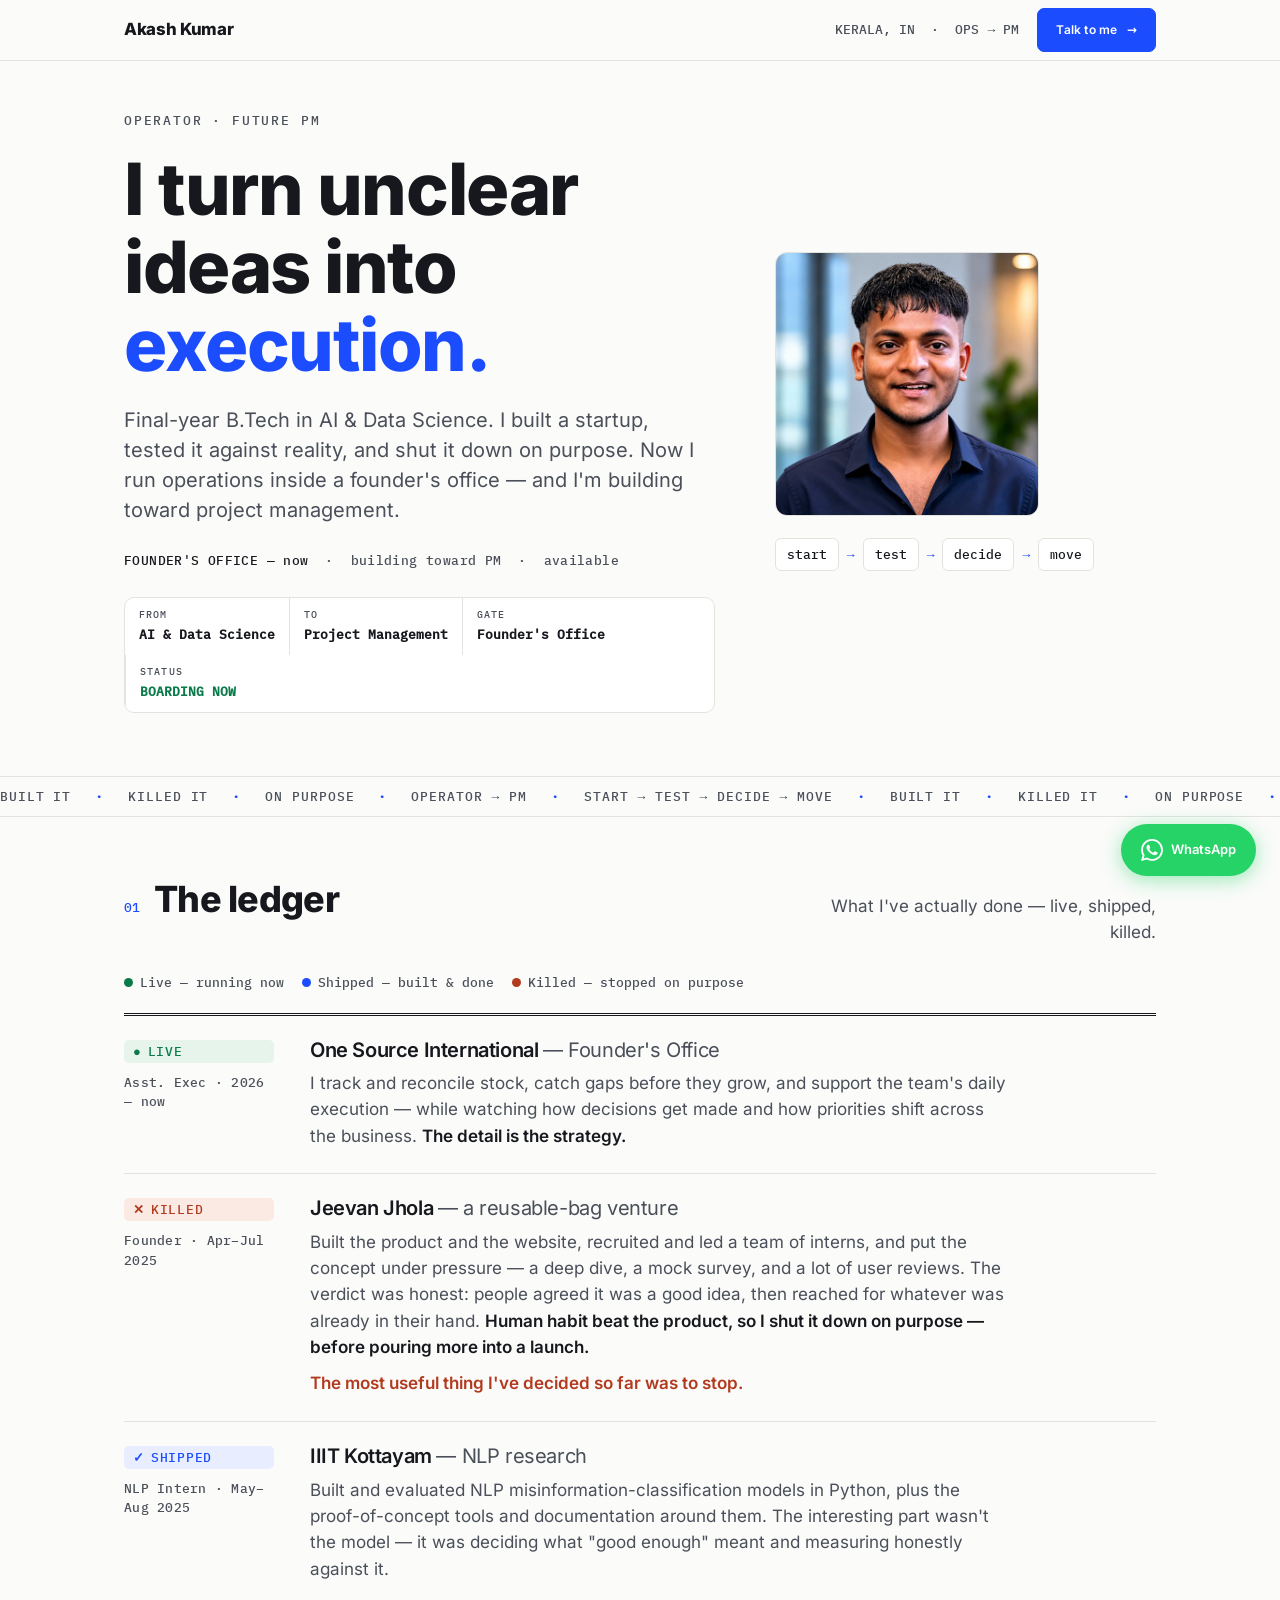
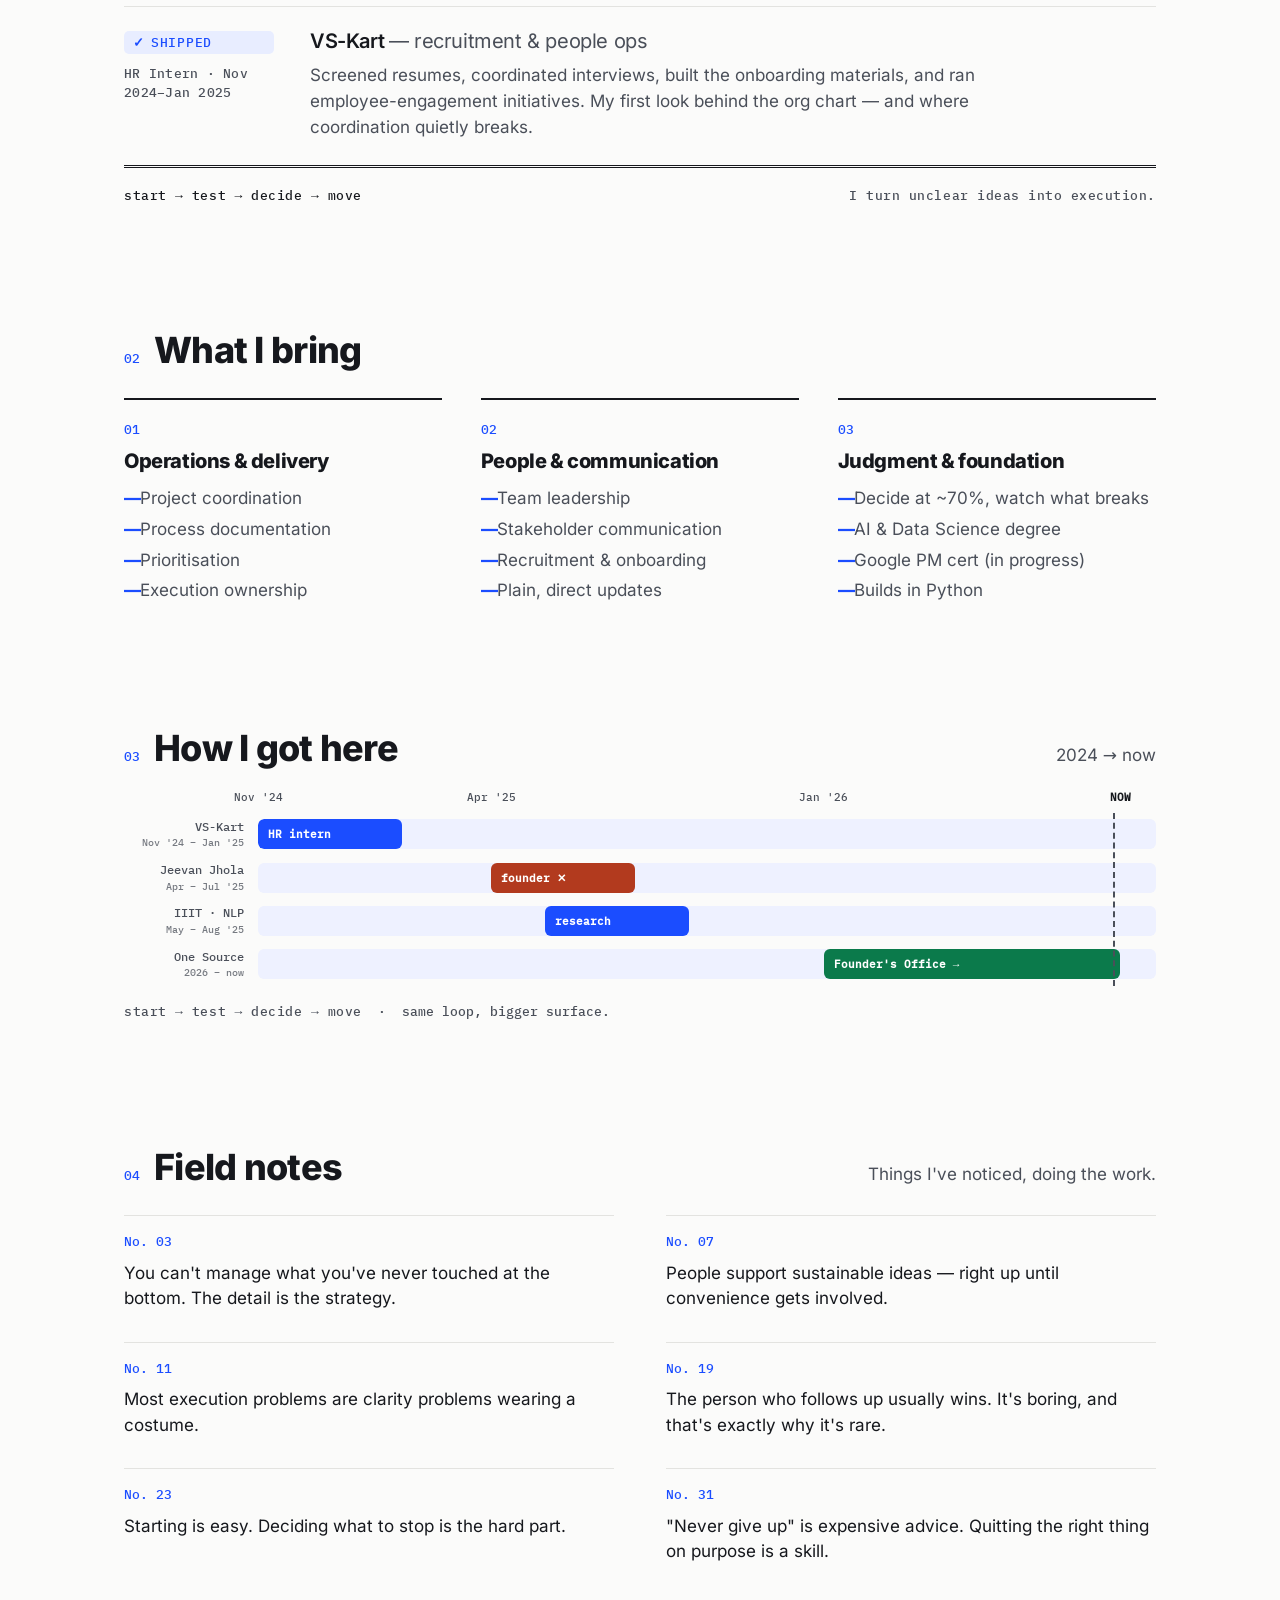
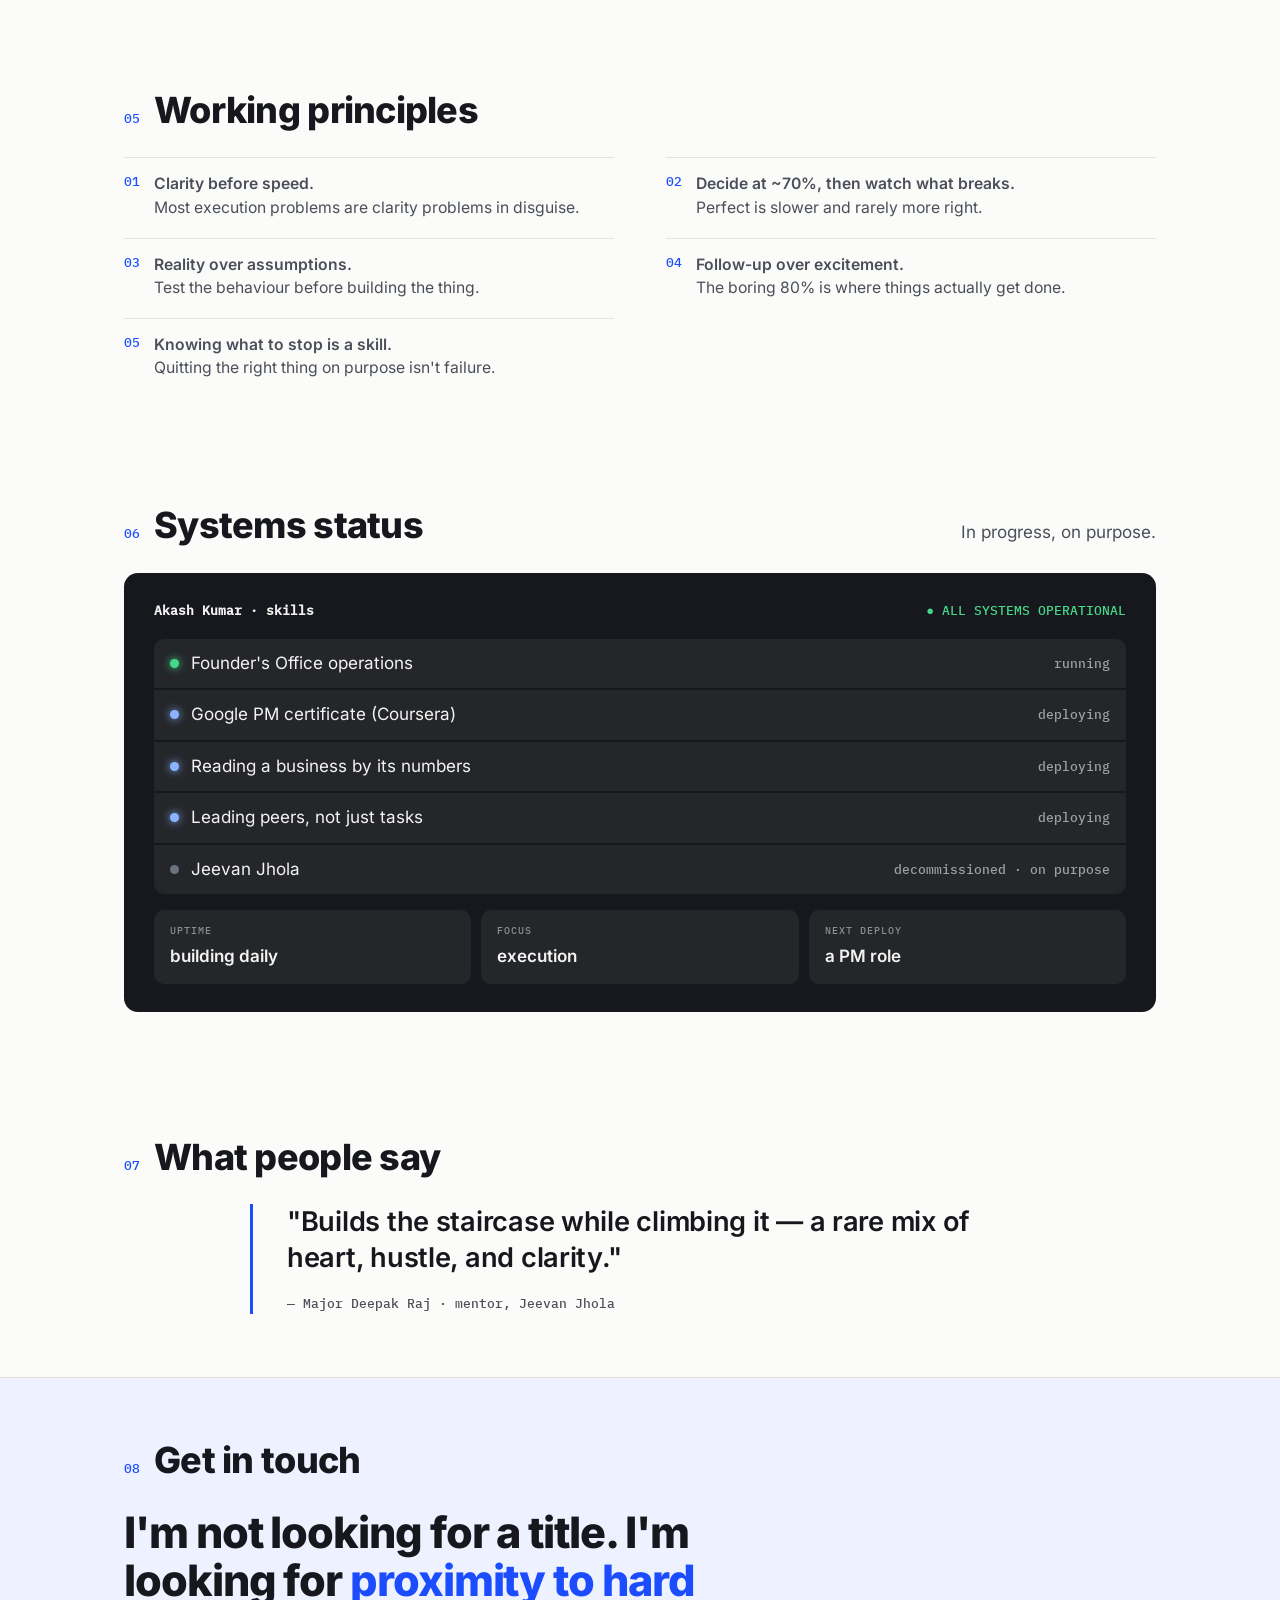
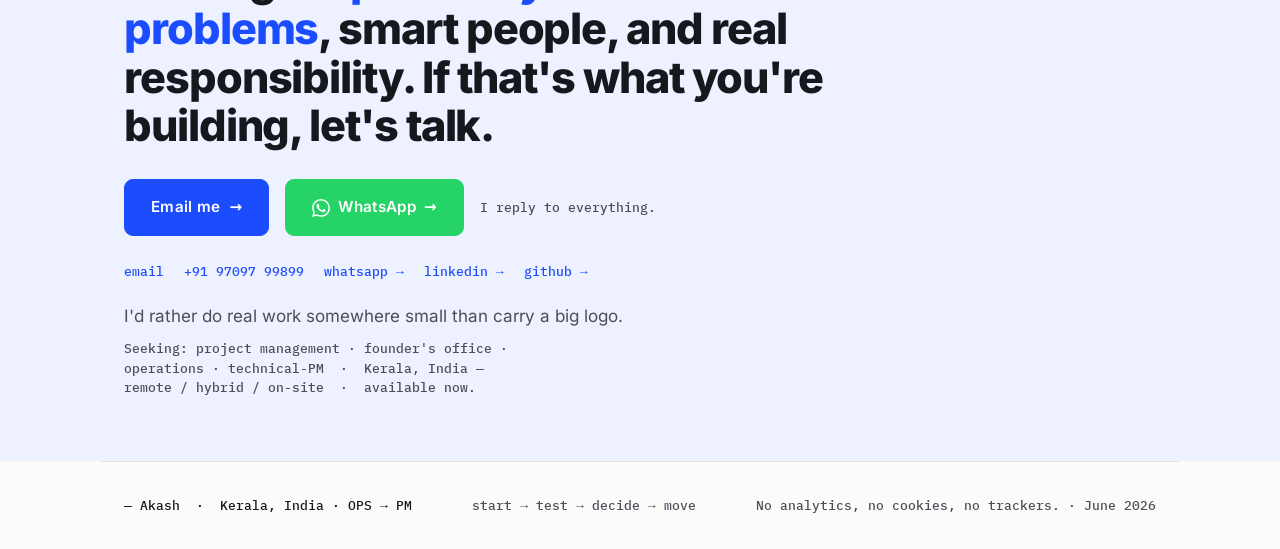
==== index.html @ 9bd6df78 "Redesign v2: boarding pass hero, ticker, Gantt timeline, status dashboard, spec cells, WhatsApp+phon" ====
<!DOCTYPE html>
<html lang="en" class="no-js">
<head>
<meta charset="UTF-8">
<meta name="viewport" content="width=device-width, initial-scale=1">

<!-- Set html.js as early as possible so scroll-reveal hides content ONLY when JS is on.
     With JS disabled, .js is never added and every section renders fully visible. -->
<script>document.documentElement.className = document.documentElement.className.replace('no-js', 'js');</script>

<!-- ============================================================================
     DOMAIN — when you publish, replace the placeholder host below in ALL of these:
       · <link rel="canonical">           (this file)
       · og:url  and  og:image            (this file)
       · twitter:image                    (this file)
       · JSON-LD "url" and "image"        (this file)
       · robots.txt   (Sitemap line)
       · sitemap.xml  (<loc>)
     Current placeholder: https://akashkumar.netlify.app/   (see README "Set your domain")
     ============================================================================ -->

<title>Akash Kumar — operator, building toward project management</title>
<meta name="description" content="Operator moving toward project management. I run operations in a founder's office; I built a startup and shut it down on purpose. A live ledger of what I've shipped, killed, and have running now.">
<meta name="author" content="Akash Kumar">
<meta name="theme-color" content="#FBFBFA" media="(prefers-color-scheme: light)">
<meta name="theme-color" content="#131419" media="(prefers-color-scheme: dark)">
<link rel="canonical" href="https://akashkumar.netlify.app/">

<!-- Open Graph -->
<meta property="og:type" content="website">
<meta property="og:site_name" content="Akash Kumar">
<meta property="og:title" content="Akash Kumar — operator, building toward project management">
<meta property="og:description" content="I built a startup and shut it down on purpose, run operations in a founder's office, and I'm building toward project management. Live · shipped · killed.">
<meta property="og:url" content="https://akashkumar.netlify.app/">
<meta property="og:image" content="https://akashkumar.netlify.app/assets/og-image.png">
<meta property="og:image:width" content="1200">
<meta property="og:image:height" content="630">
<meta property="og:image:alt" content="Akash Kumar — a status ledger of work he's shipped, killed, and has running now.">
<meta property="og:locale" content="en_US">

<!-- Twitter -->
<meta name="twitter:card" content="summary_large_image">
<meta name="twitter:title" content="Akash Kumar — operator, building toward project management">
<meta name="twitter:description" content="I built a startup and shut it down on purpose, run operations in a founder's office, and I'm building toward project management.">
<meta name="twitter:image" content="https://akashkumar.netlify.app/assets/og-image.png">
<meta name="twitter:image:alt" content="Akash Kumar — a status ledger of work shipped, killed, and live.">

<!-- Icons + manifest -->
<link rel="icon" href="assets/favicon.svg" type="image/svg+xml">
<link rel="icon" href="assets/favicon.png" type="image/png" sizes="512x512">
<link rel="apple-touch-icon" href="assets/apple-touch-icon.png">
<link rel="manifest" href="site.webmanifest">

<!-- Self-hosted fonts: preload the two faces used above the fold -->
<link rel="preload" href="assets/fonts/inter-800.woff2" as="font" type="font/woff2" crossorigin>
<link rel="preload" href="assets/fonts/inter-400.woff2" as="font" type="font/woff2" crossorigin>

<link rel="stylesheet" href="assets/fonts/fonts.css">
<link rel="stylesheet" href="styles/tokens.css">
<link rel="stylesheet" href="styles/main.css">

<!-- Structured data -->
<script type="application/ld+json">
{
  "@context": "https://schema.org",
  "@type": "Person",
  "name": "Akash Kumar",
  "url": "https://akashkumar.netlify.app/",
  "image": "https://akashkumar.netlify.app/assets/og-image.png",
  "jobTitle": "Operations & Project Coordination",
  "worksFor": { "@type": "Organization", "name": "One Source International Pvt. Ltd." },
  "description": "Operator moving toward project management. Runs ground-level operations in a founder's office; founded and deliberately shut down a startup (Jeevan Jhola). Studying AI & Data Science.",
  "email": "mailto:hrakashchauhan@gmail.com",
  "address": { "@type": "PostalAddress", "addressRegion": "Kerala", "addressCountry": "IN" },
  "alumniOf": { "@type": "CollegeOrUniversity", "name": "APJ Abdul Kalam Technological University" },
  "knowsAbout": ["Project Management", "Operations", "Execution", "Stakeholder Communication", "Prioritization", "Team Leadership", "Process Documentation", "Python", "Natural Language Processing"],
  "sameAs": ["https://www.linkedin.com/in/youfoundakash", "https://github.com/hrakashchauhan"]
}
</script>
</head>

<body>
<a class="skip" href="#main">Skip to content</a>

<!-- S0 · header -->
<header class="site-head">
  <div class="bar">
    <a class="brand" href="#top">Akash Kumar</a>
    <div class="head-right">
      <span class="dateline">KERALA, IN &nbsp;·&nbsp; OPS → PM</span>
      <a class="btn" href="#contact">Talk to me <span class="ar" aria-hidden="true">→</span></a>
    </div>
  </div>
</header>

<main id="main">

  <!-- S1 · hero -->
  <section class="section hero" id="top">
    <div class="wrap">
      <div class="grid">
        <div>
          <span class="eyebrow">Operator · future PM</span>
          <h1>I turn unclear ideas into <span class="ac">execution.</span></h1>
          <p class="lead">Final-year B.Tech in AI &amp; Data Science. I built a startup, tested it against reality, and shut it down on purpose. Now I run operations inside a founder's office — and I'm building toward project management.</p>
          <p class="traj"><b>FOUNDER'S OFFICE — now</b> &nbsp;·&nbsp; building toward PM &nbsp;·&nbsp; available</p>
          <div class="boarding" role="note" aria-label="Career direction: from AI and Data Science to Project Management, currently boarding">
            <div class="boarding-field">
              <span class="bp-lbl">FROM</span>
              <span class="bp-val">AI &amp; Data Science</span>
            </div>
            <div class="boarding-field">
              <span class="bp-lbl">TO</span>
              <span class="bp-val">Project Management</span>
            </div>
            <div class="boarding-field">
              <span class="bp-lbl">GATE</span>
              <span class="bp-val">Founder's Office</span>
            </div>
            <div class="boarding-field">
              <span class="bp-lbl">STATUS</span>
              <span class="bp-val bp-status">BOARDING NOW</span>
            </div>
          </div>
        </div>
        <aside class="hero-aside">
          <!-- PHOTO: replace assets/akash.jpg with your own (keep filename, ~square crop). -->
          <img class="portrait" src="assets/akash.jpg" width="264" height="264" alt="Akash Kumar" decoding="async">
          <div class="nodes" aria-label="How I work: start, test, decide, move">
            <span class="n">start</span><span class="ar" aria-hidden="true">→</span>
            <span class="n">test</span><span class="ar" aria-hidden="true">→</span>
            <span class="n">decide</span><span class="ar" aria-hidden="true">→</span>
            <span class="n">move</span>
          </div>
        </aside>
      </div>
    </div>
  </section>

  <!-- Ticker strip -->
  <div class="ticker" aria-hidden="true">
    <div class="ticker-track">
      <span>BUILT IT</span><span class="tk-dot">·</span><span>KILLED IT</span><span class="tk-dot">·</span><span>ON PURPOSE</span><span class="tk-dot">·</span><span>OPERATOR → PM</span><span class="tk-dot">·</span><span>START → TEST → DECIDE → MOVE</span><span class="tk-dot">·</span><span>BUILT IT</span><span class="tk-dot">·</span><span>KILLED IT</span><span class="tk-dot">·</span><span>ON PURPOSE</span><span class="tk-dot">·</span><span>OPERATOR → PM</span><span class="tk-dot">·</span><span>START → TEST → DECIDE → MOVE</span><span class="tk-dot">·</span>
    </div>
  </div>

  <!-- S2 · the status ledger (signature) -->
  <section class="section reveal" id="work" aria-labelledby="h-work">
    <div class="wrap">
      <header class="sec-head">
        <span class="num">01</span>
        <h2 id="h-work">The ledger</h2>
        <p class="lead">What I've actually done — live, shipped, killed.</p>
      </header>

      <div class="ledger-legend" aria-hidden="true">
        <span><i class="dot live"></i> Live — running now</span>
        <span><i class="dot shipped"></i> Shipped — built &amp; done</span>
        <span><i class="dot killed"></i> Killed — stopped on purpose</span>
      </div>

      <div class="ledger">
        <article class="row">
          <div class="row-side">
            <span class="tag live"><span class="g" aria-hidden="true">●</span> Live</span>
            <p class="meta">Asst. Exec · 2026 — now</p>
          </div>
          <div class="row-main">
            <h3>One Source International <span class="org">— Founder's Office</span></h3>
            <p class="out">I track and reconcile stock, catch gaps before they grow, and support the team's daily execution — while watching how decisions get made and how priorities shift across the business. <b>The detail is the strategy.</b></p>
            <!-- ADD REAL WINS HERE (only what's true): exhibition ops, vendor coordination, marketing assets, databases, workflows improved, sales supported — with numbers/outcomes. See CONTENT-TODO.md. -->
          </div>
        </article>

        <article class="row">
          <div class="row-side">
            <span class="tag killed"><span class="g" aria-hidden="true">✕</span> Killed</span>
            <p class="meta">Founder · Apr–Jul 2025</p>
          </div>
          <div class="row-main">
            <h3>Jeevan Jhola <span class="org">— a reusable-bag venture</span></h3>
            <p class="out">Built the product and the website, recruited and led a team of interns, and put the concept under pressure — a deep dive, a mock survey, and a lot of user reviews. The verdict was honest: people agreed it was a good idea, then reached for whatever was already in their hand. <b>Human habit beat the product, so I shut it down on purpose — before pouring more into a launch.</b></p>
            <!-- ADD REAL FIGURES HERE if you have them (only true ones): interns led · mock-survey responses · reviews gathered. See CONTENT-TODO.md. -->
            <p class="kill-cap">The most useful thing I've decided so far was to stop.</p>
          </div>
        </article>

        <article class="row">
          <div class="row-side">
            <span class="tag shipped"><span class="g" aria-hidden="true">✓</span> Shipped</span>
            <p class="meta">NLP Intern · May–Aug 2025</p>
          </div>
          <div class="row-main">
            <h3>IIIT Kottayam <span class="org">— NLP research</span></h3>
            <p class="out">Built and evaluated NLP misinformation-classification models in Python, plus the proof-of-concept tools and documentation around them. The interesting part wasn't the model — it was deciding what "good enough" meant and measuring honestly against it.</p>
            <!-- ADD REAL RESULTS HERE if true: model accuracy + dataset size. See CONTENT-TODO.md. -->
          </div>
        </article>

        <article class="row">
          <div class="row-side">
            <span class="tag shipped"><span class="g" aria-hidden="true">✓</span> Shipped</span>
            <p class="meta">HR Intern · Nov 2024–Jan 2025</p>
          </div>
          <div class="row-main">
            <h3>VS-Kart <span class="org">— recruitment &amp; people ops</span></h3>
            <p class="out">Screened resumes, coordinated interviews, built the onboarding materials, and ran employee-engagement initiatives. My first look behind the org chart — and where coordination quietly breaks.</p>
            <!-- ADD REAL COUNTS HERE if true: resumes screened / interviews coordinated. See CONTENT-TODO.md. -->
          </div>
        </article>
      </div>

      <p class="ledger-total"><span>start → test → decide → move</span><span class="r">I turn unclear ideas into execution.</span></p>
    </div>
  </section>

  <!-- S3 · what I bring -->
  <section class="section reveal" id="bring" aria-labelledby="h-bring">
    <div class="wrap">
      <header class="sec-head"><span class="num">02</span><h2 id="h-bring">What I bring</h2></header>
      <div class="cells">
        <div class="cell">
          <span class="num">01</span>
          <h3>Operations &amp; delivery</h3>
          <ul class="spec-list">
            <li>Project coordination</li>
            <li>Process documentation</li>
            <li>Prioritisation</li>
            <li>Execution ownership</li>
          </ul>
        </div>
        <div class="cell">
          <span class="num">02</span>
          <h3>People &amp; communication</h3>
          <ul class="spec-list">
            <li>Team leadership</li>
            <li>Stakeholder communication</li>
            <li>Recruitment &amp; onboarding</li>
            <li>Plain, direct updates</li>
          </ul>
        </div>
        <div class="cell">
          <span class="num">03</span>
          <h3>Judgment &amp; foundation</h3>
          <ul class="spec-list">
            <li>Decide at ~70%, watch what breaks</li>
            <li>AI &amp; Data Science degree</li>
            <li>Google PM cert (in progress)</li>
            <li>Builds in Python</li>
          </ul>
        </div>
      </div>
    </div>
  </section>

  <!-- S4 · gantt timeline -->
  <section class="section reveal gantt-sec" id="arc" aria-labelledby="h-arc">
    <div class="wrap">
      <header class="sec-head"><span class="num">03</span><h2 id="h-arc">How I got here</h2><p class="lead">2024 → now</p></header>
      <div class="gantt">
        <!-- axis labels -->
        <div class="gantt-axis" aria-hidden="true">
          <span></span>
          <div class="gantt-axis-track">
            <span class="axis-mark" style="left:0%">Nov '24</span>
            <span class="axis-mark" style="left:26%">Apr '25</span>
            <span class="axis-mark" style="left:63%">Jan '26</span>
            <span class="axis-mark gantt-now-lbl" style="left:96%">NOW</span>
          </div>
        </div>
        <!-- rows -->
        <div class="gantt-rows">
          <div class="gantt-row">
            <span class="gantt-lbl">VS-Kart<br><small>Nov '24 – Jan '25</small></span>
            <div class="gantt-track">
              <div class="gantt-bar gbar-shipped" style="left:0%;width:16%">HR intern</div>
            </div>
          </div>
          <div class="gantt-row">
            <span class="gantt-lbl">Jeevan Jhola<br><small>Apr – Jul '25</small></span>
            <div class="gantt-track">
              <div class="gantt-bar gbar-killed" style="left:26%;width:16%">founder ✕</div>
            </div>
          </div>
          <div class="gantt-row">
            <span class="gantt-lbl">IIIT · NLP<br><small>May – Aug '25</small></span>
            <div class="gantt-track">
              <div class="gantt-bar gbar-shipped" style="left:32%;width:16%">research</div>
            </div>
          </div>
          <div class="gantt-row">
            <span class="gantt-lbl">One Source<br><small>2026 – now</small></span>
            <div class="gantt-track">
              <div class="gantt-bar gbar-live" style="left:63%;width:33%">Founder's Office →</div>
            </div>
          </div>
          <!-- NOW dashed line -->
          <div class="gantt-now-line" aria-hidden="true"></div>
        </div>
      </div>
      <p class="arc-foot"><span class="mono-sm">start → test → decide → move</span> &nbsp;·&nbsp; same loop, bigger surface.</p>
    </div>
  </section>

  <!-- S5 · field notes -->
  <section class="section reveal" id="notes" aria-labelledby="h-notes">
    <div class="wrap">
      <header class="sec-head"><span class="num">04</span><h2 id="h-notes">Field notes</h2><p class="lead">Things I've noticed, doing the work.</p></header>
      <div class="notes">
        <div class="note"><span class="n">No. 03</span><p>You can't manage what you've never touched at the bottom. The detail is the strategy.</p></div>
        <div class="note"><span class="n">No. 07</span><p>People support sustainable ideas — right up until convenience gets involved.</p></div>
        <div class="note"><span class="n">No. 11</span><p>Most execution problems are clarity problems wearing a costume.</p></div>
        <div class="note"><span class="n">No. 19</span><p>The person who follows up usually wins. It's boring, and that's exactly why it's rare.</p></div>
        <div class="note"><span class="n">No. 23</span><p>Starting is easy. Deciding what to stop is the hard part.</p></div>
        <div class="note"><span class="n">No. 31</span><p>"Never give up" is expensive advice. Quitting the right thing on purpose is a skill.</p></div>
      </div>
    </div>
  </section>

  <!-- S6 · principles -->
  <section class="section reveal" id="principles" aria-labelledby="h-principles">
    <div class="wrap">
      <header class="sec-head"><span class="num">05</span><h2 id="h-principles">Working principles</h2></header>
      <ol class="principles">
        <li><span class="n">01</span><span><b>Clarity before speed.</b><span>Most execution problems are clarity problems in disguise.</span></span></li>
        <li><span class="n">02</span><span><b>Decide at ~70%, then watch what breaks.</b><span>Perfect is slower and rarely more right.</span></span></li>
        <li><span class="n">03</span><span><b>Reality over assumptions.</b><span>Test the behaviour before building the thing.</span></span></li>
        <li><span class="n">04</span><span><b>Follow-up over excitement.</b><span>The boring 80% is where things actually get done.</span></span></li>
        <li><span class="n">05</span><span><b>Knowing what to stop is a skill.</b><span>Quitting the right thing on purpose isn't failure.</span></span></li>
      </ol>
    </div>
  </section>

  <!-- S7 · status dashboard -->
  <section class="section reveal status-sec" id="sharpening" aria-labelledby="h-sharp">
    <div class="wrap">
      <header class="sec-head"><span class="num">06</span><h2 id="h-sharp">Systems status</h2><p class="lead">In progress, on purpose.</p></header>
      <div class="status-board">
        <div class="status-board-head">
          <b>Akash Kumar · skills</b>
          <span class="status-all-good">● ALL SYSTEMS OPERATIONAL</span>
        </div>
        <div class="status-lines">
          <div class="status-ln st-up">
            <span class="st-dot" aria-hidden="true"></span>
            <span>Founder's Office operations</span>
            <span class="st-badge">running</span>
          </div>
          <div class="status-ln st-dep">
            <span class="st-dot" aria-hidden="true"></span>
            <span>Google PM certificate (Coursera)</span>
            <span class="st-badge">deploying</span>
          </div>
          <div class="status-ln st-dep">
            <span class="st-dot" aria-hidden="true"></span>
            <span>Reading a business by its numbers</span>
            <span class="st-badge">deploying</span>
          </div>
          <div class="status-ln st-dep">
            <span class="st-dot" aria-hidden="true"></span>
            <span>Leading peers, not just tasks</span>
            <span class="st-badge">deploying</span>
          </div>
          <div class="status-ln st-off">
            <span class="st-dot" aria-hidden="true"></span>
            <span>Jeevan Jhola</span>
            <span class="st-badge">decommissioned · on purpose</span>
          </div>
        </div>
        <div class="status-metrics">
          <div class="st-metric"><div class="st-k">Uptime</div><div class="st-v">building daily</div></div>
          <div class="st-metric"><div class="st-k">Focus</div><div class="st-v">execution</div></div>
          <div class="st-metric"><div class="st-k">Next deploy</div><div class="st-v">a PM role</div></div>
        </div>
      </div>
    </div>
  </section>

  <!-- S8 · testimonial -->
  <section class="section reveal" id="says" aria-labelledby="h-says">
    <div class="wrap">
      <header class="sec-head"><span class="num">07</span><h2 id="h-says">What people say</h2></header>
      <blockquote class="quote">
        <p>"Builds the staircase while climbing it — a rare mix of heart, hustle, and clarity."</p>
        <cite>— Major Deepak Raj · mentor, Jeevan Jhola</cite>
      </blockquote>
      <!-- ADD MORE *REAL* TESTIMONIALS ONLY (e.g. Sudhanshu Shukla, VS-Kart — paste his exact words).
           Never invent praise. Copy this block per quote:
      <blockquote class="quote"><p>"their exact words"</p><cite>— Name · role / company</cite></blockquote> -->
    </div>
  </section>

  <!-- S9 · contact -->
  <section class="section contact reveal" id="contact" aria-labelledby="h-contact">
    <div class="wrap">
      <header class="sec-head"><span class="num">08</span><h2 id="h-contact">Get in touch</h2></header>
      <p class="cl">I'm not looking for a title. I'm looking for <span class="ac">proximity to hard problems</span>, smart people, and real responsibility. If that's what you're building, let's talk.</p>
      <div class="cta-row">
        <a class="btn lg" href="mailto:hrakashchauhan@gmail.com">Email me <span class="ar" aria-hidden="true">→</span></a>
        <a class="btn lg btn-wa" href="https://wa.me/919709799899?text=Hi%20Akash%2C%20I%20saw%20your%20portfolio%20%E2%80%94%20would%20love%20to%20connect!" target="_blank" rel="noopener noreferrer">
          <svg width="18" height="18" viewBox="0 0 24 24" fill="currentColor" aria-hidden="true"><path d="M17.472 14.382c-.297-.149-1.758-.867-2.03-.967-.273-.099-.471-.148-.67.15-.197.297-.767.966-.94 1.164-.173.199-.347.223-.644.075-.297-.15-1.255-.463-2.39-1.475-.883-.788-1.48-1.761-1.653-2.059-.173-.297-.018-.458.13-.606.134-.133.298-.347.446-.52.149-.174.198-.298.298-.497.099-.198.05-.371-.025-.52-.075-.149-.669-1.612-.916-2.207-.242-.579-.487-.5-.669-.51-.173-.008-.371-.01-.57-.01-.198 0-.52.074-.792.372-.272.297-1.04 1.016-1.04 2.479 0 1.462 1.065 2.875 1.213 3.074.149.198 2.096 3.2 5.077 4.487.709.306 1.262.489 1.694.625.712.227 1.36.195 1.871.118.571-.085 1.758-.719 2.006-1.413.248-.694.248-1.289.173-1.413-.074-.124-.272-.198-.57-.347m-5.421 7.403h-.004a9.87 9.87 0 01-5.031-1.378l-.361-.214-3.741.982.998-3.648-.235-.374a9.86 9.86 0 01-1.51-5.26c.001-5.45 4.436-9.884 9.888-9.884 2.64 0 5.122 1.03 6.988 2.898a9.825 9.825 0 012.893 6.994c-.003 5.45-4.437 9.884-9.885 9.884m8.413-18.297A11.815 11.815 0 0012.05 0C5.495 0 .16 5.335.157 11.892c0 2.096.547 4.142 1.588 5.945L.057 24l6.305-1.654a11.882 11.882 0 005.683 1.448h.005c6.554 0 11.89-5.335 11.893-11.893a11.821 11.821 0 00-3.48-8.413z"/></svg>
          WhatsApp <span class="ar" aria-hidden="true">→</span>
        </a>
        <span class="dateline">I reply to everything.</span>
      </div>
      <div class="links">
        <a href="mailto:hrakashchauhan@gmail.com">email</a>
        <a href="tel:+919709799899">+91 97097 99899</a>
        <a href="https://wa.me/919709799899?text=Hi%20Akash%2C%20I%20saw%20your%20portfolio%20%E2%80%94%20would%20love%20to%20connect!" target="_blank" rel="noopener noreferrer">whatsapp →</a>
        <a href="https://www.linkedin.com/in/youfoundakash" target="_blank" rel="noopener noreferrer">linkedin →</a>
        <a href="https://github.com/hrakashchauhan" target="_blank" rel="noopener noreferrer">github →</a>
      </div>
      <p class="human">I'd rather do real work somewhere small than carry a big logo.</p>
      <p class="human" style="margin-top:10px;font-family:var(--mono);font-size:var(--fs-meta);color:var(--ink-soft)">Seeking: project management · founder's office · operations · technical-PM &nbsp;·&nbsp; Kerala, India — remote / hybrid / on-site &nbsp;·&nbsp; available now.</p>
    </div>
  </section>

</main>

<footer class="foot wrap">
  <span class="sig">— Akash &nbsp;·&nbsp; Kerala, India · OPS → PM</span>
  <span>start → test → decide → move</span>
  <span>No analytics, no cookies, no trackers. · June 2026</span>
</footer>

<script src="js/main.js" defer></script>

<!-- Floating WhatsApp button -->
<a class="wa-fab" href="https://wa.me/919709799899?text=Hi%20Akash%2C%20I%20saw%20your%20portfolio%20%E2%80%94%20would%20love%20to%20connect!" target="_blank" rel="noopener noreferrer" aria-label="Chat on WhatsApp">
  <svg width="22" height="22" viewBox="0 0 24 24" fill="currentColor" aria-hidden="true"><path d="M17.472 14.382c-.297-.149-1.758-.867-2.03-.967-.273-.099-.471-.148-.67.15-.197.297-.767.966-.94 1.164-.173.199-.347.223-.644.075-.297-.15-1.255-.463-2.39-1.475-.883-.788-1.48-1.761-1.653-2.059-.173-.297-.018-.458.13-.606.134-.133.298-.347.446-.52.149-.174.198-.298.298-.497.099-.198.05-.371-.025-.52-.075-.149-.669-1.612-.916-2.207-.242-.579-.487-.5-.669-.51-.173-.008-.371-.01-.57-.01-.198 0-.52.074-.792.372-.272.297-1.04 1.016-1.04 2.479 0 1.462 1.065 2.875 1.213 3.074.149.198 2.096 3.2 5.077 4.487.709.306 1.262.489 1.694.625.712.227 1.36.195 1.871.118.571-.085 1.758-.719 2.006-1.413.248-.694.248-1.289.173-1.413-.074-.124-.272-.198-.57-.347m-5.421 7.403h-.004a9.87 9.87 0 01-5.031-1.378l-.361-.214-3.741.982.998-3.648-.235-.374a9.86 9.86 0 01-1.51-5.26c.001-5.45 4.436-9.884 9.888-9.884 2.64 0 5.122 1.03 6.988 2.898a9.825 9.825 0 012.893 6.994c-.003 5.45-4.437 9.884-9.885 9.884m8.413-18.297A11.815 11.815 0 0012.05 0C5.495 0 .16 5.335.157 11.892c0 2.096.547 4.142 1.588 5.945L.057 24l6.305-1.654a11.882 11.882 0 005.683 1.448h.005c6.554 0 11.89-5.335 11.893-11.893a11.821 11.821 0 00-3.48-8.413z"/></svg>
  <span>WhatsApp</span>
</a>
</body>
</html>
---- assets/fonts/fonts.css ----
/* Self-hosted fonts for "The Operating Ledger". Latin subset, woff2. */
@font-face {
  font-family: 'Inter'; font-style: normal; font-weight: 400; font-display: swap;
  src: url('./inter-400.woff2') format('woff2');
  unicode-range: U+0000-00FF, U+0131, U+0152-0153, U+02BB-02BC, U+02C6, U+02DA, U+02DC, U+0304, U+0308, U+0329, U+2000-206F, U+2074, U+20AC, U+2122, U+2191, U+2193, U+2212, U+2215, U+FEFF, U+FFFD;
}
@font-face {
  font-family: 'Inter'; font-style: normal; font-weight: 600; font-display: swap;
  src: url('./inter-600.woff2') format('woff2');
  unicode-range: U+0000-00FF, U+0131, U+0152-0153, U+02BB-02BC, U+02C6, U+02DA, U+02DC, U+0304, U+0308, U+0329, U+2000-206F, U+2074, U+20AC, U+2122, U+2191, U+2193, U+2212, U+2215, U+FEFF, U+FFFD;
}
@font-face {
  font-family: 'Inter'; font-style: normal; font-weight: 800; font-display: swap;
  src: url('./inter-800.woff2') format('woff2');
  unicode-range: U+0000-00FF, U+0131, U+0152-0153, U+02BB-02BC, U+02C6, U+02DA, U+02DC, U+0304, U+0308, U+0329, U+2000-206F, U+2074, U+20AC, U+2122, U+2191, U+2193, U+2212, U+2215, U+FEFF, U+FFFD;
}
@font-face {
  font-family: 'IBM Plex Mono'; font-style: normal; font-weight: 500; font-display: swap;
  src: url('./ibm-plex-mono-500.woff2') format('woff2');
  unicode-range: U+0000-00FF, U+0131, U+0152-0153, U+02BB-02BC, U+02C6, U+02DA, U+02DC, U+0304, U+0308, U+0329, U+2000-206F, U+20AC, U+2122, U+2191, U+2193, U+2212, U+2215, U+FEFF, U+FFFD;
}
---- styles/tokens.css ----
/* ============================================================
   THE OPERATING LEDGER — design tokens
   Light theme, one accent (electric blue), AA/AAA verified.
   Contrast on --bg: ink ~17:1 · ink-soft ~7.8:1 · accent ~5.9:1
   Status tag text on its tint: live ~5.0:1 · shipped ~5.3:1 · killed ~5.5:1
   ============================================================ */
:root {
  /* surface & ink */
  --bg:        #FBFBFA;   /* warm off-white */
  --surface:   #FFFFFF;
  --ink:       #16181D;   /* primary text */
  --ink-soft:  #4A4F59;   /* secondary text */
  --rule:      #E3E3E0;   /* hairlines & grid lines */
  --rule-bold: #16181D;   /* double rules on the ledger */

  /* the one accent */
  --accent:        #1B4DFF;
  --accent-press:  #1338C2;
  --accent-ink:    #FFFFFF;
  --accent-bg:     #EEF1FF;  /* faint accent wash for the contact band */

  /* translucent sticky-header fill (matches --bg) */
  --head-bg:   rgba(251,251,250,.88);

  /* status palette — never color alone; always label + glyph too */
  --live:      #0B7A4B;  --live-bg:    #E6F4EC;
  --shipped:   #1B4DFF;  --shipped-bg: #E8EDFF;
  --killed:    #B23A1E;  --killed-bg:  #FBEAE4;
  --prog:      #4A4F59;  --prog-bg:    #EDEDEA;

  --focus:     #1B4DFF;

  /* type */
  --sans: 'Inter', system-ui, -apple-system, 'Segoe UI', Roboto, Helvetica, Arial, sans-serif;
  --mono: 'IBM Plex Mono', ui-monospace, 'Cascadia Code', Consolas, 'Courier New', monospace;

  --fs-display: clamp(2.6rem, 1.5rem + 4.6vw, 4.5rem);
  --fs-h2:      clamp(1.7rem, 1.32rem + 1.5vw, 2.25rem);
  --fs-h3:      1.25rem;
  --fs-lead:    clamp(1.12rem, 1.04rem + 0.4vw, 1.25rem);
  --fs-body:    1.0625rem;
  --fs-meta:    0.8125rem;
  --fs-micro:   0.75rem;

  /* layout */
  --maxw:   1080px;
  --pad:    clamp(20px, 5vw, 24px);
  --rhythm: clamp(50px, 7vh, 84px);
  --head-h: 60px;
}

/* ============================================================
   DARK THEME — system-driven (prefers-color-scheme), zero JS.
   Redefines the same tokens so every component flips automatically
   and stays readable with JavaScript disabled.
   Contrast on --bg: ink ~16:1 · ink-soft ~7.4:1 · accent ~7.5:1
   Status tag text on its tint stays AA. One accent, as in light mode.
   ============================================================ */
@media (prefers-color-scheme: dark) {
  :root {
    /* surface & ink */
    --bg:        #131419;   /* warm near-black */
    --surface:   #1B1D24;
    --ink:       #F3F3F1;   /* primary text */
    --ink-soft:  #A7ACB6;   /* secondary text */
    --rule:      #2B2E36;   /* hairlines & grid lines */
    --rule-bold: #F3F3F1;   /* double rules on the ledger */

    /* the one accent — brightened for dark surfaces */
    --accent:        #8AB4FF;
    --accent-press:  #ADC8FF;
    --accent-ink:    #0B0C10;  /* dark text on the light-blue button */
    --accent-bg:     #181D2B;  /* faint accent wash for the contact band */

    /* status palette — label + glyph + tint, never colour alone */
    --live:      #45D88A;  --live-bg:    #11271C;
    --shipped:   #8AB4FF;  --shipped-bg: #182338;
    --killed:    #FF8C6B;  --killed-bg:  #2E1812;
    --prog:      #B7BCC6;  --prog-bg:    #24262E;

    --focus:     #8AB4FF;

    /* translucent sticky-header fill (matches dark --bg) */
    --head-bg:   rgba(19,20,25,.85);
  }
}
---- styles/main.css ----
/* ============================================================
   THE OPERATING LEDGER — main stylesheet
   Load order: assets/fonts/fonts.css -> styles/tokens.css -> this file.
   ============================================================ */

/* ---------- reset & base ---------- */
*, *::before, *::after { box-sizing: border-box; margin: 0; padding: 0; }
html { -webkit-text-size-adjust: 100%; text-size-adjust: 100%; }
@media (prefers-reduced-motion: no-preference) { html { scroll-behavior: smooth; } }
body {
  background: var(--bg); color: var(--ink);
  font-family: var(--sans); font-size: var(--fs-body); line-height: 1.5;
  -webkit-font-smoothing: antialiased; text-rendering: optimizeLegibility;
  overflow-x: hidden;
}
img { max-width: 100%; height: auto; display: block; }
::selection { background: var(--accent); color: var(--accent-ink); }
h1, h2, h3 { letter-spacing: -0.02em; line-height: 1.08; }
a { color: var(--accent); text-decoration: none; }
a:hover { text-decoration: underline; text-underline-offset: 3px; }
[id] { scroll-margin-top: calc(var(--head-h) + 16px); }

/* ---------- a11y ---------- */
:focus-visible { outline: 3px solid var(--focus); outline-offset: 2px; border-radius: 3px; }
:focus:not(:focus-visible) { outline: none; }
.skip {
  position: absolute; left: 12px; top: -64px; z-index: 300;
  background: var(--ink); color: var(--bg); font: 600 var(--fs-micro)/1 var(--sans);
  padding: 12px 16px; border-radius: 6px; text-decoration: none; transition: top .15s ease;
}
.skip:focus { top: 12px; }
.vh { position: absolute; width: 1px; height: 1px; overflow: hidden; clip: rect(0 0 0 0); clip-path: inset(50%); white-space: nowrap; }

/* ---------- layout primitives ---------- */
.wrap { max-width: var(--maxw); margin: 0 auto; padding-inline: var(--pad); }
.section { padding-block: var(--rhythm); }
.eyebrow { font-family: var(--mono); font-size: var(--fs-meta); font-weight: 500; letter-spacing: .14em; text-transform: uppercase; color: var(--ink-soft); }
.sec-head { display: flex; align-items: baseline; gap: 14px; margin-bottom: 28px; }
.sec-head .num { font-family: var(--mono); font-size: var(--fs-meta); font-weight: 500; color: var(--accent); }
.sec-head h2 { font-size: var(--fs-h2); font-weight: 800; }
.sec-head .lead { color: var(--ink-soft); font-size: var(--fs-body); margin-left: auto; max-width: 34ch; text-align: right; }

/* ---------- buttons / CTA ---------- */
.btn {
  display: inline-flex; align-items: center; gap: 9px;
  background: var(--accent); color: var(--accent-ink); border: 1px solid var(--accent);
  font-family: var(--sans); font-weight: 600; font-size: var(--fs-micro); letter-spacing: .02em;
  padding: 12px 18px; min-height: 44px; border-radius: 7px; text-decoration: none;
  transition: background .12s ease, border-color .12s ease;
}
.btn:hover { background: var(--accent-press); border-color: var(--accent-press); text-decoration: none; color: var(--accent-ink); }
.btn .ar { font-weight: 700; }
.btn.lg { font-size: .95rem; padding: 16px 26px; min-height: 54px; border-radius: 9px; }
.btn-ghost { background: transparent; color: var(--accent); border-color: var(--rule); }
.btn-ghost:hover { background: transparent; color: var(--accent-press); border-color: var(--accent); }

/* ---------- S0 · sticky header ---------- */
.site-head {
  position: sticky; top: 0; z-index: 100;
  background: var(--head-bg); -webkit-backdrop-filter: blur(10px); backdrop-filter: blur(10px);
  border-bottom: 1px solid var(--rule);
}
.site-head .bar { max-width: var(--maxw); margin: 0 auto; padding-inline: var(--pad); height: var(--head-h); display: flex; align-items: center; justify-content: space-between; gap: 16px; }
.brand { font-weight: 800; font-size: 1.05rem; letter-spacing: -.02em; color: var(--ink); }
.brand:hover { text-decoration: none; }
.head-right { display: flex; align-items: center; gap: 18px; }
.dateline { font-family: var(--mono); font-size: var(--fs-meta); color: var(--ink-soft); white-space: nowrap; }

/* ---------- S1 · hero ---------- */
.hero { padding-top: clamp(32px, 5.5vh, 64px); }
.hero .grid { display: grid; grid-template-columns: 1.55fr 1fr; gap: clamp(28px, 5vw, 60px); align-items: center; }
.hero .eyebrow { display: block; margin-bottom: 20px; }
.hero h1 { font-size: var(--fs-display); font-weight: 800; max-width: 15ch; }
.hero h1 .ac { color: var(--accent); }
.hero .lead { font-size: var(--fs-lead); color: var(--ink-soft); max-width: 48ch; margin-top: 22px; line-height: 1.5; }
.hero .traj { font-family: var(--mono); font-size: var(--fs-meta); color: var(--ink-soft); margin-top: 26px; letter-spacing: .03em; }
.hero .traj b { color: var(--ink); font-weight: 500; }
.hero-aside { display: flex; flex-direction: column; gap: 22px; align-items: flex-start; }
.portrait { width: 100%; max-width: 264px; aspect-ratio: 1; object-fit: cover; border-radius: 12px; border: 1px solid var(--rule); }

/* node strip: start -> test -> decide -> move */
.nodes { display: flex; flex-wrap: wrap; align-items: center; gap: 8px; font-family: var(--mono); font-size: var(--fs-meta); }
.nodes .n { border: 1px solid var(--rule); background: var(--surface); padding: 6px 11px; border-radius: 6px; color: var(--ink); font-weight: 500; }
.nodes .ar { color: var(--accent); font-weight: 700; }

/* ---------- status tags ---------- */
.tag { display: inline-flex; align-items: center; gap: 6px; font-family: var(--mono); font-size: var(--fs-meta); font-weight: 500; letter-spacing: .06em; text-transform: uppercase; padding: 5px 9px; border-radius: 5px; white-space: nowrap; line-height: 1; }
.tag .g { font-weight: 700; }
.tag.live { color: var(--live); background: var(--live-bg); }
.tag.shipped { color: var(--shipped); background: var(--shipped-bg); }
.tag.killed { color: var(--killed); background: var(--killed-bg); }
.tag.prog { color: var(--prog); background: var(--prog-bg); }

/* ---------- S2 · the status ledger (signature device) ---------- */
.ledger-legend { display: flex; flex-wrap: wrap; gap: 18px; font-family: var(--mono); font-size: var(--fs-meta); color: var(--ink-soft); margin-bottom: 20px; }
.ledger-legend span { display: inline-flex; align-items: center; gap: 7px; }
.dot { width: 9px; height: 9px; border-radius: 50%; display: inline-block; }
.dot.live { background: var(--live); } .dot.shipped { background: var(--shipped); } .dot.killed { background: var(--killed); }
.ledger { border-top: 3px double var(--rule-bold); border-bottom: 3px double var(--rule-bold); }
.row { display: grid; grid-template-columns: 150px 1fr; gap: clamp(16px, 3vw, 36px); padding: 24px 0; align-items: start; }
.row + .row { border-top: 1px solid var(--rule); }
.row-side { display: flex; flex-direction: column; gap: 10px; }
.row-side .meta { font-family: var(--mono); font-size: var(--fs-meta); color: var(--ink-soft); letter-spacing: .02em; }
.row h3 { font-size: var(--fs-h3); font-weight: 600; }
.row h3 .org { color: var(--ink-soft); font-weight: 400; }
.row .out { font-size: var(--fs-body); color: var(--ink-soft); max-width: 64ch; margin-top: 9px; line-height: 1.55; }
.row .out b { color: var(--ink); font-weight: 600; }
.row .kill-cap { font-size: var(--fs-body); color: var(--killed); font-weight: 600; margin-top: 11px; max-width: 60ch; }
.ledger-total { display: flex; justify-content: space-between; flex-wrap: wrap; gap: 10px; font-family: var(--mono); font-size: var(--fs-meta); font-weight: 500; letter-spacing: .04em; color: var(--ink); margin-top: 18px; }
.ledger-total .r { color: var(--ink-soft); }

/* ---------- S3 · what I bring (numbered cells) ---------- */
.cells { display: grid; grid-template-columns: repeat(3, 1fr); gap: clamp(20px, 3vw, 40px); }
.cell { border-top: 2px solid var(--ink); padding-top: 16px; }
.cell .num { font-family: var(--mono); font-size: var(--fs-meta); font-weight: 500; color: var(--accent); }
.cell h3 { font-size: var(--fs-h3); font-weight: 800; margin: 10px 0 8px; }
.cell p { font-size: var(--fs-body); color: var(--ink-soft); line-height: 1.55; }

/* ---------- S4 · the arc ---------- */
.arc p { font-size: var(--fs-lead); max-width: 62ch; line-height: 1.5; }
.arc p + p { margin-top: 1rem; }
.arc .nodes { margin-top: 30px; }

/* ---------- S5 · field notes ---------- */
.notes { display: grid; grid-template-columns: 1fr 1fr; gap: clamp(18px, 2.5vw, 30px) clamp(28px, 4vw, 56px); }
.note { border-top: 1px solid var(--rule); padding-top: 16px; }
.note .n { font-family: var(--mono); font-size: var(--fs-meta); font-weight: 500; color: var(--accent); display: block; margin-bottom: 9px; }
.note p { font-size: var(--fs-body); color: var(--ink); line-height: 1.5; max-width: 46ch; }

/* ---------- S6 · principles ---------- */
.principles { list-style: none; display: grid; grid-template-columns: 1fr 1fr; gap: 18px clamp(28px, 4vw, 56px); }
.principles li { display: grid; grid-template-columns: auto 1fr; gap: 14px; border-top: 1px solid var(--rule); padding-top: 14px; }
.principles .n { font-family: var(--mono); font-size: var(--fs-meta); font-weight: 500; color: var(--accent); }
.principles b { font-weight: 600; display: block; }
.principles span { color: var(--ink-soft); font-size: .98rem; }

/* ---------- S7 · sharpening ---------- */
.sharp { display: flex; flex-direction: column; gap: 0; max-width: 64ch; }
.sharp-item { display: flex; align-items: baseline; gap: 16px; border-top: 1px solid var(--rule); padding: 14px 0; }
.sharp-item:last-child { border-bottom: 1px solid var(--rule); }
.sharp-item .tag { flex: none; }
.sharp-item p { font-size: var(--fs-body); color: var(--ink); }

/* ---------- S8 · testimonial ---------- */
.quote { max-width: 780px; margin: 0 auto; border-left: 3px solid var(--accent); padding-left: clamp(20px, 3vw, 34px); }
.quote p { font-size: clamp(1.3rem, 1.02rem + 1.1vw, 1.7rem); font-weight: 600; line-height: 1.32; letter-spacing: -.01em; }
.quote cite { display: block; font-family: var(--mono); font-size: var(--fs-meta); font-style: normal; color: var(--ink-soft); margin-top: 18px; }

/* ---------- S9 · contact ---------- */
.contact { background: var(--accent-bg); border-top: 1px solid var(--rule); }
.contact .cl { font-size: clamp(1.7rem, 1.2rem + 2.1vw, 2.7rem); font-weight: 800; max-width: 24ch; letter-spacing: -.025em; line-height: 1.12; }
.contact .cl .ac { color: var(--accent); }
.contact .cta-row { display: flex; flex-wrap: wrap; gap: 16px; align-items: center; margin-top: 30px; }
.contact .links { display: flex; flex-wrap: wrap; gap: 20px; font-family: var(--mono); font-size: var(--fs-meta); margin-top: 26px; }
.contact .human { font-size: var(--fs-body); color: var(--ink-soft); margin-top: 22px; max-width: 48ch; }

/* ---------- footer ---------- */
.foot { border-top: 1px solid var(--rule); padding-block: 34px; font-family: var(--mono); font-size: var(--fs-meta); color: var(--ink-soft); display: flex; flex-wrap: wrap; justify-content: space-between; gap: 12px 24px; }
.foot .sig { color: var(--ink); font-weight: 500; }

/* ============================================================
   Motion — gated behind <html class="js"> so JS-off is fully readable
   ============================================================ */
.js .reveal { opacity: 0; transform: translateY(10px); }
.js .reveal.in { opacity: 1; transform: none; }
@media (prefers-reduced-motion: no-preference) { .js .reveal { transition: opacity .5s ease, transform .5s ease; } }
@media (prefers-reduced-motion: reduce) { .js .reveal { opacity: 1; transform: none; transition: none; } }

/* ============================================================
   Responsive
   ============================================================ */
@media (max-width: 820px) {
  .hero .grid { grid-template-columns: 1fr; gap: 30px; }
  .hero-aside { flex-direction: row; flex-wrap: wrap; align-items: center; gap: 18px 24px; }
  .portrait { max-width: 132px; }
  .cells { grid-template-columns: 1fr; }
  .notes { grid-template-columns: 1fr; }
  .principles { grid-template-columns: 1fr; }
  .sec-head { flex-wrap: wrap; }
  .sec-head .lead { margin-left: 0; text-align: left; max-width: none; flex-basis: 100%; }
  .dateline { display: none; }
}
@media (max-width: 560px) {
  .row { grid-template-columns: 1fr; gap: 12px; }
  .row-side { flex-direction: row; align-items: center; gap: 12px; }
  .ledger-total { font-size: .72rem; }
  .brand { font-size: 1rem; }
}

/* ============================================================
   Print
   ============================================================ */
@media print {
  :root { --bg: #fff; --surface: #fff; --accent: #000; --accent-press: #000; --ink-soft: #333; --rule: #bbb; --rule-bold: #000; --accent-bg: #fff; }
  .site-head, .skip, .btn, .nodes, .portrait, .ticker, .wa-fab { display: none !important; }
  .js .reveal, .reveal { opacity: 1 !important; transform: none !important; }
  body { font-size: 10.5pt; }
  .section { padding-block: 14px; }
  .tag { border: 1px solid #999; background: #fff !important; color: #000 !important; }
  a { color: #000; }
  .contact .links a::after { content: " (" attr(href) ")"; font-size: 8.5pt; color: #333; }
  .status-board { background: #fff !important; border: 1px solid #bbb; color: #000 !important; }
}

/* ============================================================
   BOARDING PASS · hero strip
   ============================================================ */
.boarding {
  display: inline-flex; align-items: stretch;
  border: 1px solid var(--rule); border-radius: 10px;
  background: var(--surface); overflow: hidden;
  margin-top: 26px; font-family: var(--mono); font-size: var(--fs-meta);
  flex-wrap: wrap;
}
.boarding-field {
  display: flex; flex-direction: column; justify-content: center;
  gap: 3px; padding: 10px 14px;
  border-left: 1px solid var(--rule);
}
.boarding-field:first-child { border-left: none; }
.bp-lbl { color: var(--ink-soft); font-size: .6rem; letter-spacing: .12em; text-transform: uppercase; }
.bp-val { color: var(--ink); font-weight: 600; white-space: nowrap; }
.bp-status { color: var(--live); }

/* ============================================================
   TICKER / MARQUEE STRIP
   ============================================================ */
.ticker {
  overflow: hidden; border-block: 1px solid var(--rule);
  padding-block: 10px; background: var(--bg);
}
.ticker-track {
  display: flex; align-items: center; gap: 24px;
  width: max-content;
  font-family: var(--mono); font-size: var(--fs-meta);
  color: var(--ink-soft); letter-spacing: .07em; text-transform: uppercase;
  animation: ticker-scroll 32s linear infinite;
}
.tk-dot { color: var(--accent); font-weight: 700; }
@keyframes ticker-scroll {
  from { transform: translateX(0); }
  to   { transform: translateX(-50%); }
}
@media (prefers-reduced-motion: reduce) {
  .ticker-track { animation: none; }
}

/* ============================================================
   SPEC LIST · "What I bring" cells
   ============================================================ */
.spec-list {
  list-style: none; margin-top: 14px;
  display: flex; flex-direction: column; gap: 7px;
}
.spec-list li {
  font-size: var(--fs-body); color: var(--ink-soft);
  padding-left: 16px; position: relative; line-height: 1.4;
}
.spec-list li::before {
  content: '—'; position: absolute; left: 0;
  color: var(--accent); font-weight: 700;
}

/* ============================================================
   GANTT TIMELINE · S4
   ============================================================ */
.gantt-sec .sec-head { margin-bottom: 20px; }
.gantt { position: relative; margin-top: 8px; }

.gantt-axis {
  display: grid; grid-template-columns: 120px 1fr; gap: 14px;
  margin-bottom: 10px;
}
.gantt-axis-track {
  position: relative; height: 20px;
  font-family: var(--mono); font-size: .68rem; color: var(--ink-soft);
}
.axis-mark {
  position: absolute; transform: translateX(-50%);
  white-space: nowrap;
}
.gantt-now-lbl { color: var(--ink); font-weight: 700; }

.gantt-rows {
  position: relative;
  display: flex; flex-direction: column; gap: 12px;
}
.gantt-row {
  display: grid; grid-template-columns: 120px 1fr; gap: 14px; align-items: center;
}
.gantt-lbl {
  font-family: var(--mono); font-size: .72rem; color: var(--ink-soft);
  text-align: right; line-height: 1.35;
}
.gantt-lbl small { font-size: .64rem; opacity: .75; }
.gantt-track {
  position: relative; height: 30px;
  background: var(--accent-bg); border-radius: 6px; overflow: hidden;
}
.gantt-bar {
  position: absolute; top: 0; height: 100%; border-radius: 6px;
  display: flex; align-items: center; padding: 0 10px;
  font-family: var(--mono); font-size: .68rem; font-weight: 600;
  color: #fff; white-space: nowrap; overflow: hidden;
}
.gbar-shipped { background: var(--shipped); }
.gbar-killed  { background: var(--killed); }
.gbar-live    { background: var(--live); }

/* NOW dashed vertical line — positioned within gantt-rows */
.gantt-now-line {
  position: absolute; right: 4%; top: -6px; bottom: -6px;
  border-left: 2px dashed var(--ink-soft);
  pointer-events: none;
}

.arc-foot {
  font-family: var(--mono); font-size: var(--fs-meta);
  color: var(--ink-soft); margin-top: 22px;
}
.arc-foot .mono-sm { letter-spacing: .04em; }

@media (max-width: 560px) {
  .gantt-axis { grid-template-columns: 80px 1fr; gap: 10px; }
  .gantt-row  { grid-template-columns: 80px 1fr; gap: 10px; }
  .gantt-lbl  { font-size: .64rem; }
  .gantt-bar  { font-size: .6rem; padding: 0 7px; }
  .gantt-bar span { display: none; }
}

/* ============================================================
   STATUS DASHBOARD · S7
   ============================================================ */
.status-board {
  background: #16181D; color: #F3F3F1;
  border-radius: 14px; padding: 28px 30px;
}
@media (prefers-color-scheme: dark) {
  .status-board { background: #0f1114; border: 1px solid var(--rule); }
}
.status-board-head {
  display: flex; justify-content: space-between; align-items: center;
  margin-bottom: 18px;
  font-family: var(--mono); font-size: var(--fs-meta);
  flex-wrap: wrap; gap: 8px;
}
.status-all-good { color: #45D88A; }
.status-lines {
  display: flex; flex-direction: column; gap: 2px;
  border-radius: 10px; overflow: hidden; margin-bottom: 16px;
}
.status-ln {
  display: grid; grid-template-columns: auto 1fr auto;
  gap: 12px; align-items: center;
  background: rgba(255,255,255,.06); padding: 12px 16px;
  font-size: var(--fs-body);
}
.st-dot { width: 9px; height: 9px; border-radius: 50%; flex-shrink: 0; }
.st-badge { font-family: var(--mono); font-size: var(--fs-meta); color: rgba(243,243,241,.6); white-space: nowrap; }
.st-up  .st-dot { background: #45D88A; box-shadow: 0 0 8px #45D88A; }
.st-dep .st-dot { background: #8AB4FF; box-shadow: 0 0 8px #8AB4FF; }
.st-off .st-dot { background: #6b7280; }
.status-metrics {
  display: grid; grid-template-columns: repeat(3, 1fr); gap: 10px;
}
.st-metric {
  background: rgba(255,255,255,.06); border-radius: 10px;
  padding: 14px 16px;
}
.st-k {
  font-family: var(--mono); font-size: .62rem; letter-spacing: .1em;
  text-transform: uppercase; color: rgba(243,243,241,.5);
}
.st-v { font-size: var(--fs-body); font-weight: 600; margin-top: 5px; color: #F3F3F1; }

@media (max-width: 560px) {
  .status-board { padding: 20px 18px; }
  .status-metrics { grid-template-columns: 1fr 1fr; }
  .status-ln { grid-template-columns: auto 1fr; }
  .st-badge { display: none; }
}

/* ============================================================
   WhatsApp button (inline CTA)
   ============================================================ */
.btn.btn-wa {
  background: #25D366; border-color: #25D366; color: #fff;
  gap: 8px;
}
.btn.btn-wa:hover { background: #1dbb5b; border-color: #1dbb5b; color: #fff; text-decoration: none; }

/* ============================================================
   WhatsApp FAB · floating bottom-right
   ============================================================ */
.wa-fab {
  position: fixed; bottom: 24px; right: 24px; z-index: 200;
  display: inline-flex; align-items: center; gap: 8px;
  background: #25D366; color: #fff;
  border-radius: 999px; padding: 14px 20px; min-height: 52px;
  font-family: var(--sans); font-weight: 600; font-size: var(--fs-meta);
  text-decoration: none; box-shadow: 0 4px 20px rgba(37,211,102,.45);
  transition: background .15s ease, transform .15s ease, box-shadow .15s ease;
}
.wa-fab:hover {
  background: #1dbb5b; transform: translateY(-2px);
  box-shadow: 0 6px 28px rgba(37,211,102,.55);
  color: #fff; text-decoration: none;
}
@media (max-width: 560px) {
  .wa-fab span { display: none; }
  .wa-fab { padding: 14px; border-radius: 50%; bottom: 18px; right: 18px; }
}
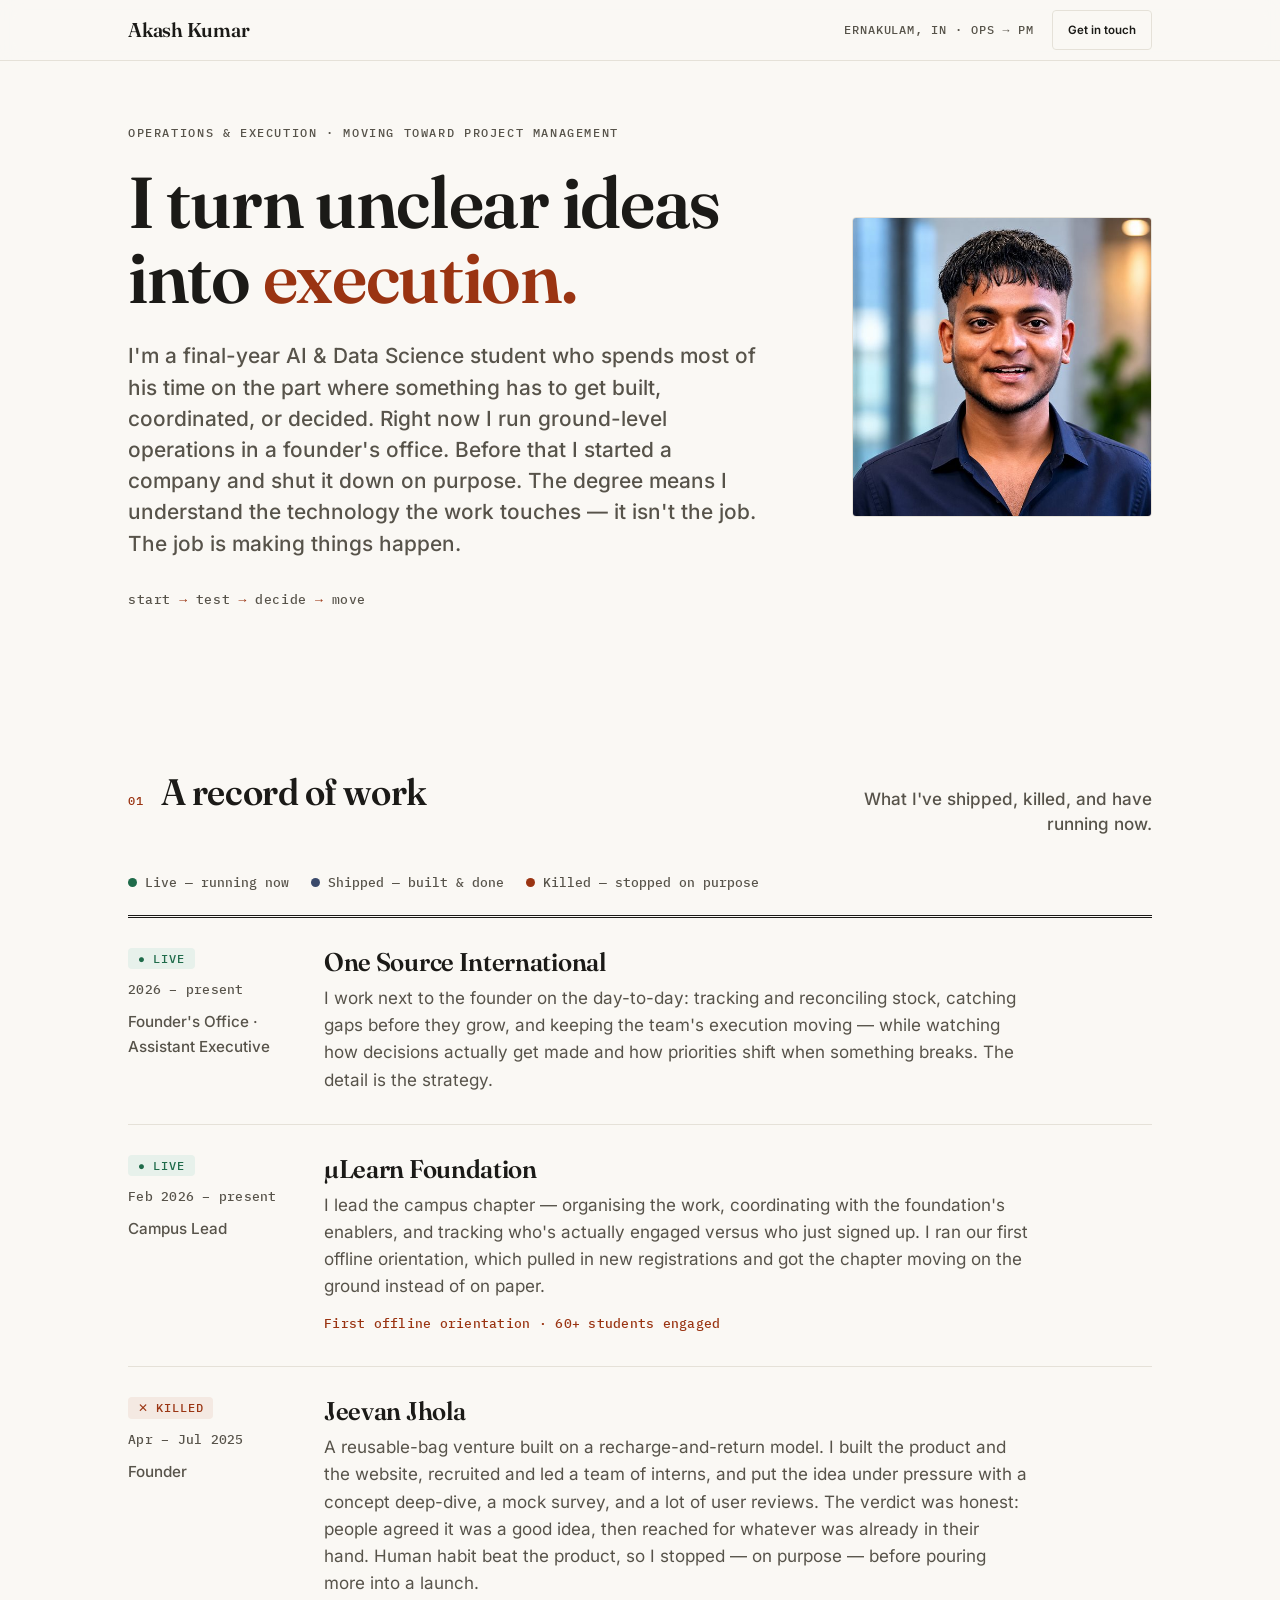
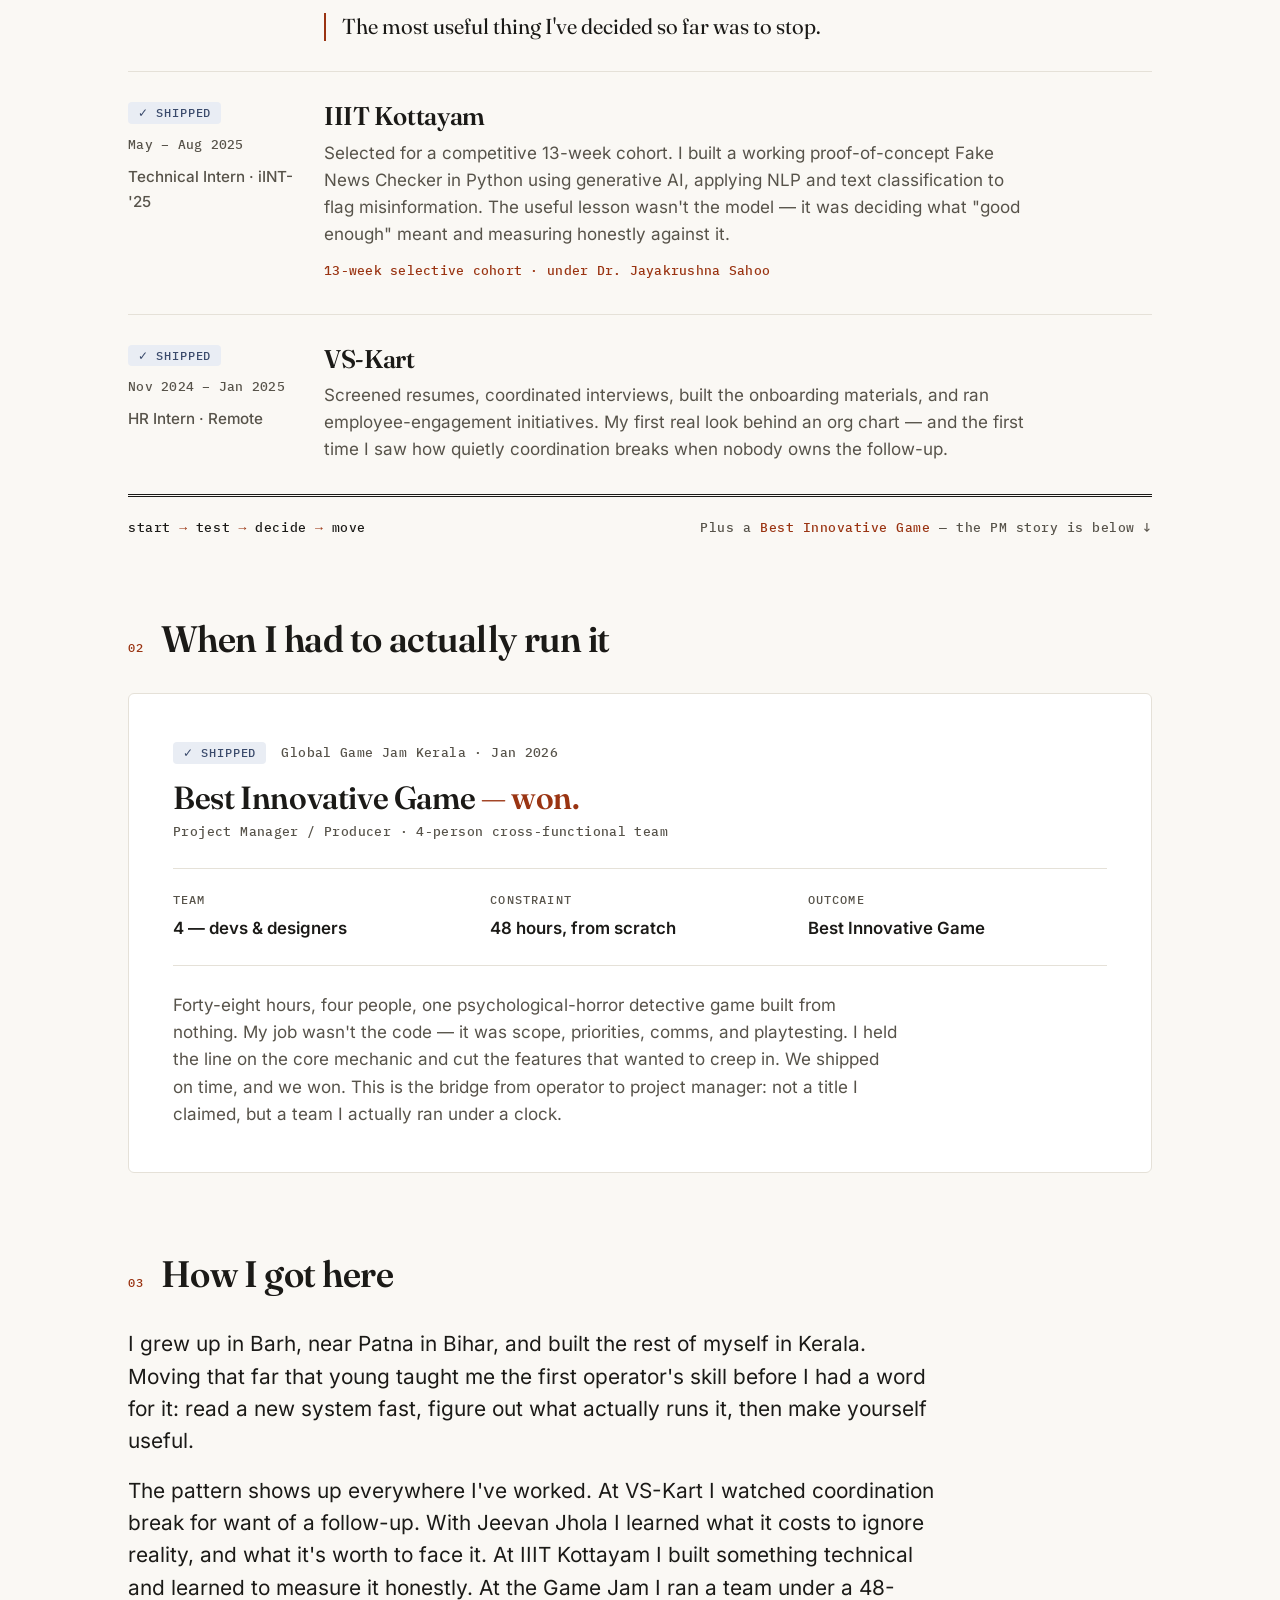
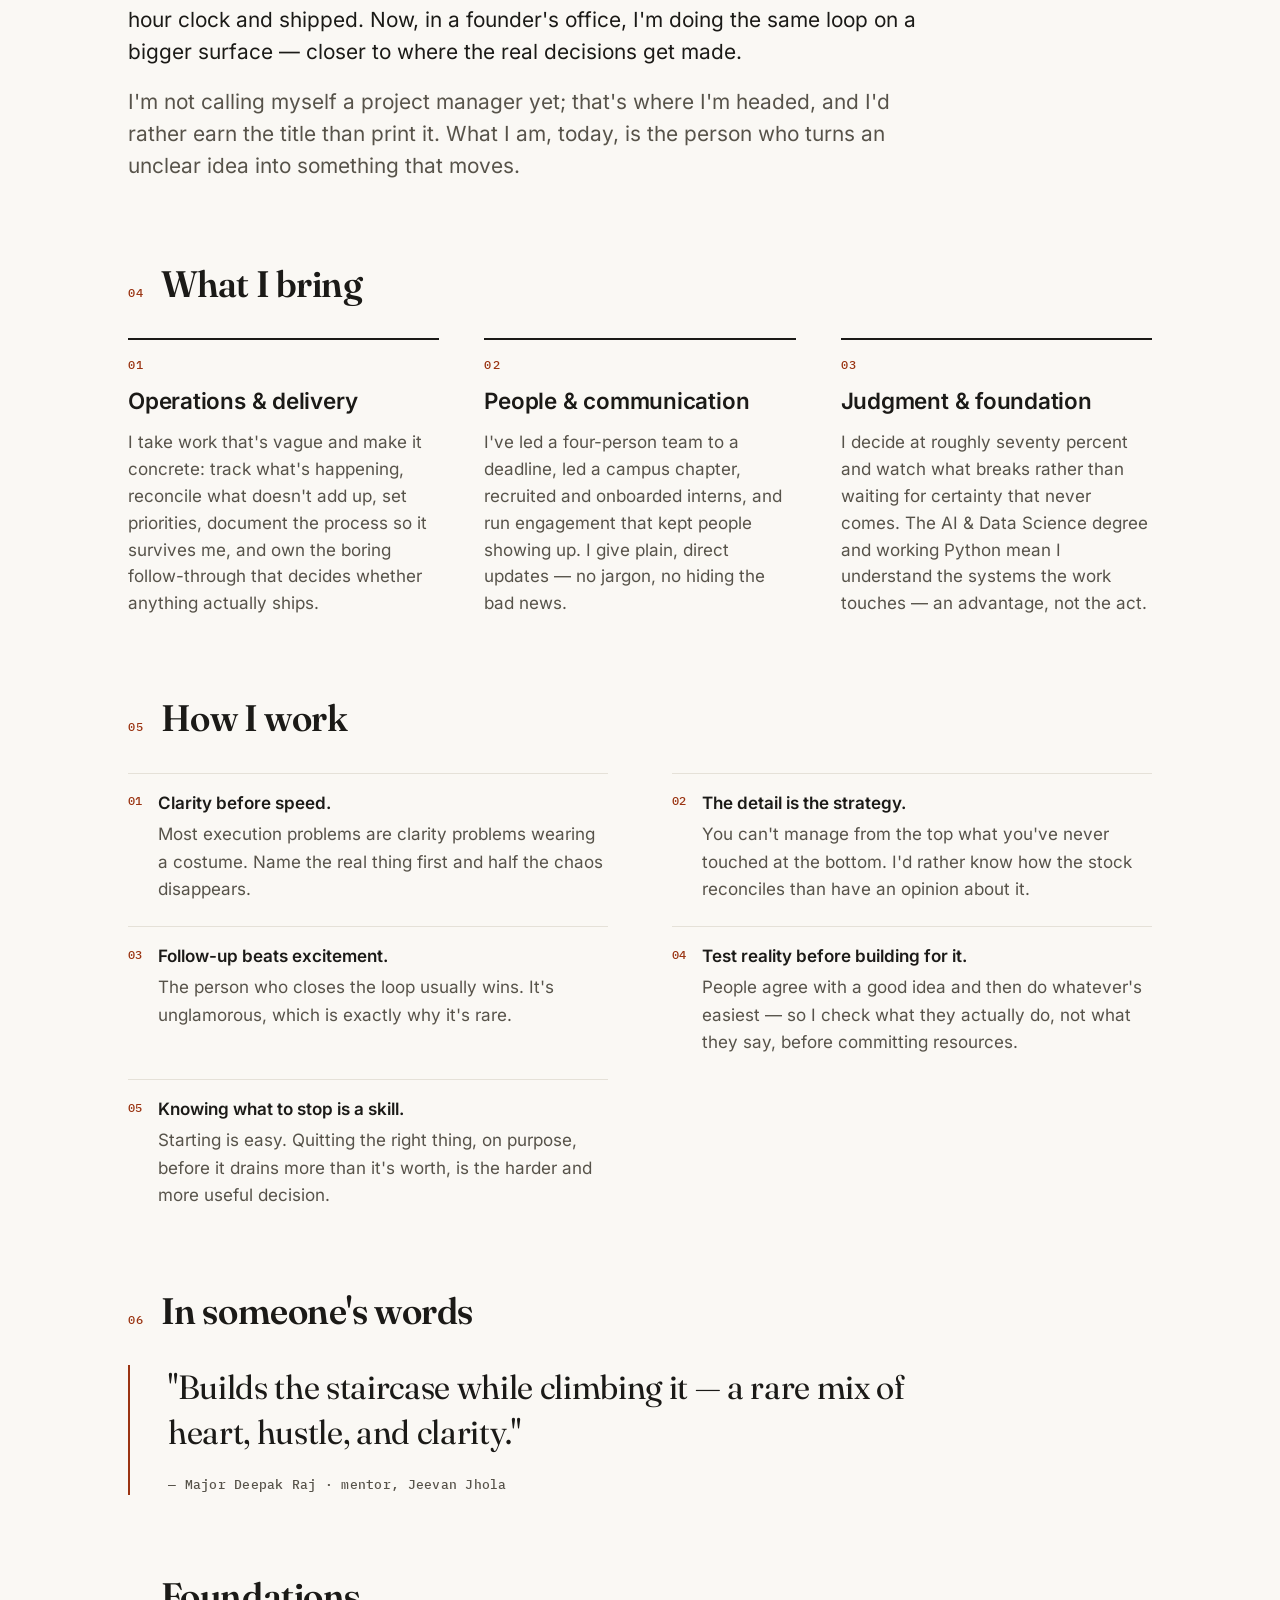
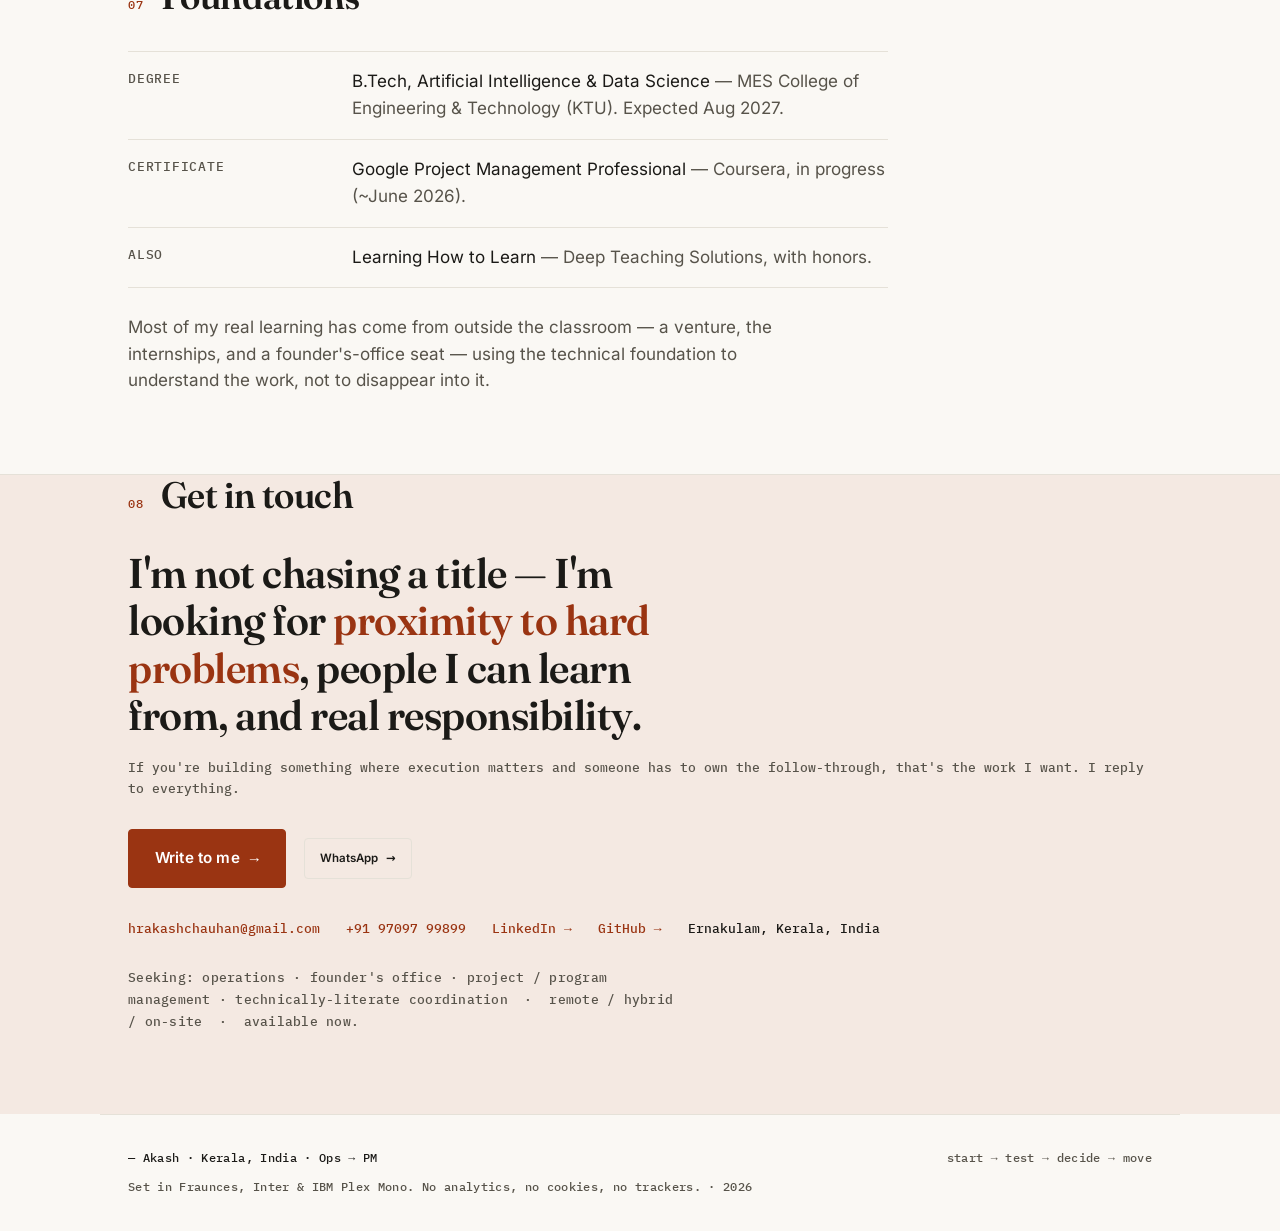
==== commit bb9be80d: "Redesign v3: institutional-calm Operating Ledger (Fraunces+terracotta), add Game Jam + uLearn, drop " ====
--- a/index.html
+++ b/index.html
@@ -20,30 +20,30 @@
      ============================================================================ -->
 
 <title>Akash Kumar — operator, building toward project management</title>
-<meta name="description" content="Operator moving toward project management. I run operations in a founder's office; I built a startup and shut it down on purpose. A live ledger of what I've shipped, killed, and have running now.">
+<meta name="description" content="I turn unclear ideas into execution. A technically-literate operator running ground-level operations in a founder's office — and building toward project management. A record of what I've shipped, killed, and have running now.">
 <meta name="author" content="Akash Kumar">
-<meta name="theme-color" content="#FBFBFA" media="(prefers-color-scheme: light)">
-<meta name="theme-color" content="#131419" media="(prefers-color-scheme: dark)">
+<meta name="theme-color" content="#FAF8F4" media="(prefers-color-scheme: light)">
+<meta name="theme-color" content="#1A1714" media="(prefers-color-scheme: dark)">
 <link rel="canonical" href="https://akashkumar.netlify.app/">
 
 <!-- Open Graph -->
 <meta property="og:type" content="website">
 <meta property="og:site_name" content="Akash Kumar">
 <meta property="og:title" content="Akash Kumar — operator, building toward project management">
-<meta property="og:description" content="I built a startup and shut it down on purpose, run operations in a founder's office, and I'm building toward project management. Live · shipped · killed.">
+<meta property="og:description" content="I turn unclear ideas into execution. A technically-literate operator running operations in a founder's office, building toward project management. Live · shipped · killed.">
 <meta property="og:url" content="https://akashkumar.netlify.app/">
 <meta property="og:image" content="https://akashkumar.netlify.app/assets/og-image.png">
 <meta property="og:image:width" content="1200">
 <meta property="og:image:height" content="630">
-<meta property="og:image:alt" content="Akash Kumar — a status ledger of work he's shipped, killed, and has running now.">
+<meta property="og:image:alt" content="Akash Kumar — a ledger of work he's shipped, killed, and has running now.">
 <meta property="og:locale" content="en_US">
 
 <!-- Twitter -->
 <meta name="twitter:card" content="summary_large_image">
 <meta name="twitter:title" content="Akash Kumar — operator, building toward project management">
-<meta name="twitter:description" content="I built a startup and shut it down on purpose, run operations in a founder's office, and I'm building toward project management.">
+<meta name="twitter:description" content="I turn unclear ideas into execution. Operations in a founder's office, building toward project management.">
 <meta name="twitter:image" content="https://akashkumar.netlify.app/assets/og-image.png">
-<meta name="twitter:image:alt" content="Akash Kumar — a status ledger of work shipped, killed, and live.">
+<meta name="twitter:image:alt" content="Akash Kumar — a ledger of work shipped, killed, and live.">
 
 <!-- Icons + manifest -->
 <link rel="icon" href="assets/favicon.svg" type="image/svg+xml">
@@ -52,7 +52,7 @@
 <link rel="manifest" href="site.webmanifest">
 
 <!-- Self-hosted fonts: preload the two faces used above the fold -->
-<link rel="preload" href="assets/fonts/inter-800.woff2" as="font" type="font/woff2" crossorigin>
+<link rel="preload" href="assets/fonts/fraunces-400.woff2" as="font" type="font/woff2" crossorigin>
 <link rel="preload" href="assets/fonts/inter-400.woff2" as="font" type="font/woff2" crossorigin>
 
 <link rel="stylesheet" href="assets/fonts/fonts.css">
@@ -67,13 +67,15 @@
   "name": "Akash Kumar",
   "url": "https://akashkumar.netlify.app/",
   "image": "https://akashkumar.netlify.app/assets/og-image.png",
-  "jobTitle": "Operations & Project Coordination",
+  "jobTitle": "Operations & Execution (Founder's Office)",
   "worksFor": { "@type": "Organization", "name": "One Source International Pvt. Ltd." },
-  "description": "Operator moving toward project management. Runs ground-level operations in a founder's office; founded and deliberately shut down a startup (Jeevan Jhola). Studying AI & Data Science.",
+  "description": "A technically-literate operator moving toward project management. Runs ground-level operations in a founder's office; founded and deliberately shut down a startup (Jeevan Jhola). Studying AI & Data Science.",
   "email": "mailto:hrakashchauhan@gmail.com",
-  "address": { "@type": "PostalAddress", "addressRegion": "Kerala", "addressCountry": "IN" },
-  "alumniOf": { "@type": "CollegeOrUniversity", "name": "APJ Abdul Kalam Technological University" },
-  "knowsAbout": ["Project Management", "Operations", "Execution", "Stakeholder Communication", "Prioritization", "Team Leadership", "Process Documentation", "Python", "Natural Language Processing"],
+  "telephone": "+91-9709799899",
+  "address": { "@type": "PostalAddress", "addressLocality": "Ernakulam", "addressRegion": "Kerala", "addressCountry": "IN" },
+  "alumniOf": { "@type": "CollegeOrUniversity", "name": "MES College of Engineering & Technology (APJ Abdul Kalam Technological University)" },
+  "award": "Best Innovative Game — Global Game Jam Kerala 2026",
+  "knowsAbout": ["Operations", "Execution", "Project Management", "Stakeholder Communication", "Prioritization", "Team Leadership", "Process Documentation", "Python", "Natural Language Processing"],
   "sameAs": ["https://www.linkedin.com/in/youfoundakash", "https://github.com/hrakashchauhan"]
 }
 </script>
@@ -82,13 +84,13 @@
 <body>
 <a class="skip" href="#main">Skip to content</a>
 
-<!-- S0 · header -->
+<!-- S0 · masthead -->
 <header class="site-head">
   <div class="bar">
     <a class="brand" href="#top">Akash Kumar</a>
     <div class="head-right">
-      <span class="dateline">KERALA, IN &nbsp;·&nbsp; OPS → PM</span>
-      <a class="btn" href="#contact">Talk to me <span class="ar" aria-hidden="true">→</span></a>
+      <span class="dateline">Ernakulam, IN · Ops → PM</span>
+      <a class="btn-ghost" href="#contact">Get in touch</a>
     </div>
   </div>
 </header>
@@ -96,339 +98,229 @@
 <main id="main">
 
   <!-- S1 · hero -->
-  <section class="section hero" id="top">
-    <div class="wrap">
-      <div class="grid">
-        <div>
-          <span class="eyebrow">Operator · future PM</span>
-          <h1>I turn unclear ideas into <span class="ac">execution.</span></h1>
-          <p class="lead">Final-year B.Tech in AI &amp; Data Science. I built a startup, tested it against reality, and shut it down on purpose. Now I run operations inside a founder's office — and I'm building toward project management.</p>
-          <p class="traj"><b>FOUNDER'S OFFICE — now</b> &nbsp;·&nbsp; building toward PM &nbsp;·&nbsp; available</p>
-          <div class="boarding" role="note" aria-label="Career direction: from AI and Data Science to Project Management, currently boarding">
-            <div class="boarding-field">
-              <span class="bp-lbl">FROM</span>
-              <span class="bp-val">AI &amp; Data Science</span>
-            </div>
-            <div class="boarding-field">
-              <span class="bp-lbl">TO</span>
-              <span class="bp-val">Project Management</span>
-            </div>
-            <div class="boarding-field">
-              <span class="bp-lbl">GATE</span>
-              <span class="bp-val">Founder's Office</span>
-            </div>
-            <div class="boarding-field">
-              <span class="bp-lbl">STATUS</span>
-              <span class="bp-val bp-status">BOARDING NOW</span>
-            </div>
-          </div>
-        </div>
-        <aside class="hero-aside">
-          <!-- PHOTO: replace assets/akash.jpg with your own (keep filename, ~square crop). -->
-          <img class="portrait" src="assets/akash.jpg" width="264" height="264" alt="Akash Kumar" decoding="async">
-          <div class="nodes" aria-label="How I work: start, test, decide, move">
-            <span class="n">start</span><span class="ar" aria-hidden="true">→</span>
-            <span class="n">test</span><span class="ar" aria-hidden="true">→</span>
-            <span class="n">decide</span><span class="ar" aria-hidden="true">→</span>
-            <span class="n">move</span>
-          </div>
-        </aside>
-      </div>
-    </div>
-  </section>
-
-  <!-- Ticker strip -->
-  <div class="ticker" aria-hidden="true">
-    <div class="ticker-track">
-      <span>BUILT IT</span><span class="tk-dot">·</span><span>KILLED IT</span><span class="tk-dot">·</span><span>ON PURPOSE</span><span class="tk-dot">·</span><span>OPERATOR → PM</span><span class="tk-dot">·</span><span>START → TEST → DECIDE → MOVE</span><span class="tk-dot">·</span><span>BUILT IT</span><span class="tk-dot">·</span><span>KILLED IT</span><span class="tk-dot">·</span><span>ON PURPOSE</span><span class="tk-dot">·</span><span>OPERATOR → PM</span><span class="tk-dot">·</span><span>START → TEST → DECIDE → MOVE</span><span class="tk-dot">·</span>
-    </div>
-  </div>
-
-  <!-- S2 · the status ledger (signature) -->
-  <section class="section reveal" id="work" aria-labelledby="h-work">
-    <div class="wrap">
-      <header class="sec-head">
+  <section class="hero wrap" id="top">
+    <div class="grid">
+      <div>
+        <span class="eyebrow">Operations &amp; execution · moving toward project management</span>
+        <h1>I turn unclear ideas into <span class="ac">execution.</span></h1>
+        <p class="lead">I'm a final-year AI &amp; Data Science student who spends most of his time on the part where something has to get built, coordinated, or decided. Right now I run ground-level operations in a founder's office. Before that I started a company and shut it down on purpose. The degree means I understand the technology the work touches — it isn't the job. The job is making things happen.</p>
+        <span class="loop">start <span class="ar">→</span> test <span class="ar">→</span> decide <span class="ar">→</span> move</span>
+      </div>
+      <aside class="hero-aside">
+        <!-- PHOTO: replace assets/akash.jpg with your own (keep filename, ~square crop). -->
+        <img class="portrait" src="assets/akash.jpg" width="300" height="300" alt="Akash Kumar" decoding="async">
+      </aside>
+    </div>
+  </section>
+
+  <!-- S2 · THE LEDGER (signature) -->
+  <section class="section wrap" id="work" aria-labelledby="h-work">
+    <header class="sec-head">
+      <span class="num">01</span>
+      <h2 id="h-work">A record of work</h2>
+      <p class="lead">What I've shipped, killed, and have running now.</p>
+    </header>
+
+    <div class="ledger-legend" aria-hidden="true">
+      <span><i class="dot live"></i> Live — running now</span>
+      <span><i class="dot shipped"></i> Shipped — built &amp; done</span>
+      <span><i class="dot killed"></i> Killed — stopped on purpose</span>
+    </div>
+
+    <div class="ledger">
+
+      <article class="row reveal">
+        <div class="row-side">
+          <span class="tag live"><span class="g" aria-hidden="true">●</span> Live</span>
+          <span class="meta">2026 – present</span>
+          <span class="role">Founder's Office · Assistant Executive</span>
+        </div>
+        <div class="row-body">
+          <h3 class="entry">One Source International</h3>
+          <p class="out">I work next to the founder on the day-to-day: tracking and reconciling stock, catching gaps before they grow, and keeping the team's execution moving — while watching how decisions actually get made and how priorities shift when something breaks. The detail is the strategy.</p>
+          <!-- ADD REAL WIN/NUMBER HERE if true (exhibition ops, vendor coordination, databases built, workflows improved, sales supported). See CONTENT-TODO.md. -->
+        </div>
+      </article>
+
+      <article class="row reveal">
+        <div class="row-side">
+          <span class="tag live"><span class="g" aria-hidden="true">●</span> Live</span>
+          <span class="meta">Feb 2026 – present</span>
+          <span class="role">Campus Lead</span>
+        </div>
+        <div class="row-body">
+          <h3 class="entry">µLearn Foundation</h3>
+          <p class="out">I lead the campus chapter — organising the work, coordinating with the foundation's enablers, and tracking who's actually engaged versus who just signed up. I ran our first offline orientation, which pulled in new registrations and got the chapter moving on the ground instead of on paper.</p>
+          <span class="metric">First offline orientation · 60+ students engaged</span>
+        </div>
+      </article>
+
+      <article class="row reveal">
+        <div class="row-side">
+          <span class="tag killed"><span class="g" aria-hidden="true">✕</span> Killed</span>
+          <span class="meta">Apr – Jul 2025</span>
+          <span class="role">Founder</span>
+        </div>
+        <div class="row-body">
+          <h3 class="entry">Jeevan Jhola</h3>
+          <p class="out">A reusable-bag venture built on a recharge-and-return model. I built the product and the website, recruited and led a team of interns, and put the idea under pressure with a concept deep-dive, a mock survey, and a lot of user reviews. The verdict was honest: people agreed it was a good idea, then reached for whatever was already in their hand. Human habit beat the product, so I stopped — on purpose — before pouring more into a launch.</p>
+          <!-- ADD REAL FIGURES HERE if true (interns led · mock-survey responses · reviews gathered). See CONTENT-TODO.md. -->
+          <p class="kill-note">The most useful thing I've decided so far was to stop.</p>
+        </div>
+      </article>
+
+      <article class="row reveal">
+        <div class="row-side">
+          <span class="tag shipped"><span class="g" aria-hidden="true">✓</span> Shipped</span>
+          <span class="meta">May – Aug 2025</span>
+          <span class="role">Technical Intern · iINT-'25</span>
+        </div>
+        <div class="row-body">
+          <h3 class="entry">IIIT Kottayam</h3>
+          <p class="out">Selected for a competitive 13-week cohort. I built a working proof-of-concept Fake News Checker in Python using generative AI, applying NLP and text classification to flag misinformation. The useful lesson wasn't the model — it was deciding what "good enough" meant and measuring honestly against it.</p>
+          <span class="metric">13-week selective cohort · under Dr. Jayakrushna Sahoo</span>
+        </div>
+      </article>
+
+      <article class="row reveal">
+        <div class="row-side">
+          <span class="tag shipped"><span class="g" aria-hidden="true">✓</span> Shipped</span>
+          <span class="meta">Nov 2024 – Jan 2025</span>
+          <span class="role">HR Intern · Remote</span>
+        </div>
+        <div class="row-body">
+          <h3 class="entry">VS-Kart</h3>
+          <p class="out">Screened resumes, coordinated interviews, built the onboarding materials, and ran employee-engagement initiatives. My first real look behind an org chart — and the first time I saw how quietly coordination breaks when nobody owns the follow-up.</p>
+          <!-- ADD REAL COUNTS HERE if true (resumes screened / interviews coordinated). See CONTENT-TODO.md. -->
+        </div>
+      </article>
+
+    </div>
+
+    <p class="ledger-foot">
+      <span class="loop">start <span class="ar">→</span> test <span class="ar">→</span> decide <span class="ar">→</span> move</span>
+      <span class="xref">Plus a <a href="#gamejam">Best Innovative Game</a> — the PM story is below ↓</span>
+    </p>
+  </section>
+
+  <!-- S3 · the Game Jam feature (the one concrete PM artifact) -->
+  <section class="section wrap reveal" id="gamejam" aria-labelledby="h-gj">
+    <header class="sec-head">
+      <span class="num">02</span>
+      <h2 id="h-gj">When I had to actually run it</h2>
+    </header>
+    <div class="feature">
+      <p style="margin-bottom:14px"><span class="tag shipped"><span class="g" aria-hidden="true">✓</span> Shipped</span> &nbsp; <span class="feat-role">Global Game Jam Kerala · Jan 2026</span></p>
+      <h3 class="award-line">Best Innovative Game <span class="ac">— won.</span></h3>
+      <p class="feat-role" style="margin-top:6px">Project Manager / Producer · 4-person cross-functional team</p>
+      <div class="facts">
+        <div><span class="fact-k">Team</span><span class="fact-v">4 — devs &amp; designers</span></div>
+        <div><span class="fact-k">Constraint</span><span class="fact-v">48 hours, from scratch</span></div>
+        <div><span class="fact-k">Outcome</span><span class="fact-v">Best Innovative Game</span></div>
+      </div>
+      <p class="feat-body">Forty-eight hours, four people, one psychological-horror detective game built from nothing. My job wasn't the code — it was scope, priorities, comms, and playtesting. I held the line on the core mechanic and cut the features that wanted to creep in. We shipped on time, and we won. This is the bridge from operator to project manager: not a title I claimed, but a team I actually ran under a clock.</p>
+    </div>
+  </section>
+
+  <!-- S4 · how I got here (the arc) -->
+  <section class="section wrap reveal" id="arc" aria-labelledby="h-arc">
+    <header class="sec-head">
+      <span class="num">03</span>
+      <h2 id="h-arc">How I got here</h2>
+    </header>
+    <div class="prose">
+      <p>I grew up in Barh, near Patna in Bihar, and built the rest of myself in Kerala. Moving that far that young taught me the first operator's skill before I had a word for it: read a new system fast, figure out what actually runs it, then make yourself useful.</p>
+      <p>The pattern shows up everywhere I've worked. At VS-Kart I watched coordination break for want of a follow-up. With Jeevan Jhola I learned what it costs to ignore reality, and what it's worth to face it. At IIIT Kottayam I built something technical and learned to measure it honestly. At the Game Jam I ran a team under a 48-hour clock and shipped. Now, in a founder's office, I'm doing the same loop on a bigger surface — closer to where the real decisions get made.</p>
+      <p class="soft">I'm not calling myself a project manager yet; that's where I'm headed, and I'd rather earn the title than print it. What I am, today, is the person who turns an unclear idea into something that moves.</p>
+    </div>
+  </section>
+
+  <!-- S5 · what I bring -->
+  <section class="section wrap reveal" id="bring" aria-labelledby="h-bring">
+    <header class="sec-head"><span class="num">04</span><h2 id="h-bring">What I bring</h2></header>
+    <div class="bring">
+      <div class="bring-col">
         <span class="num">01</span>
-        <h2 id="h-work">The ledger</h2>
-        <p class="lead">What I've actually done — live, shipped, killed.</p>
-      </header>
-
-      <div class="ledger-legend" aria-hidden="true">
-        <span><i class="dot live"></i> Live — running now</span>
-        <span><i class="dot shipped"></i> Shipped — built &amp; done</span>
-        <span><i class="dot killed"></i> Killed — stopped on purpose</span>
-      </div>
-
-      <div class="ledger">
-        <article class="row">
-          <div class="row-side">
-            <span class="tag live"><span class="g" aria-hidden="true">●</span> Live</span>
-            <p class="meta">Asst. Exec · 2026 — now</p>
-          </div>
-          <div class="row-main">
-            <h3>One Source International <span class="org">— Founder's Office</span></h3>
-            <p class="out">I track and reconcile stock, catch gaps before they grow, and support the team's daily execution — while watching how decisions get made and how priorities shift across the business. <b>The detail is the strategy.</b></p>
-            <!-- ADD REAL WINS HERE (only what's true): exhibition ops, vendor coordination, marketing assets, databases, workflows improved, sales supported — with numbers/outcomes. See CONTENT-TODO.md. -->
-          </div>
-        </article>
-
-        <article class="row">
-          <div class="row-side">
-            <span class="tag killed"><span class="g" aria-hidden="true">✕</span> Killed</span>
-            <p class="meta">Founder · Apr–Jul 2025</p>
-          </div>
-          <div class="row-main">
-            <h3>Jeevan Jhola <span class="org">— a reusable-bag venture</span></h3>
-            <p class="out">Built the product and the website, recruited and led a team of interns, and put the concept under pressure — a deep dive, a mock survey, and a lot of user reviews. The verdict was honest: people agreed it was a good idea, then reached for whatever was already in their hand. <b>Human habit beat the product, so I shut it down on purpose — before pouring more into a launch.</b></p>
-            <!-- ADD REAL FIGURES HERE if you have them (only true ones): interns led · mock-survey responses · reviews gathered. See CONTENT-TODO.md. -->
-            <p class="kill-cap">The most useful thing I've decided so far was to stop.</p>
-          </div>
-        </article>
-
-        <article class="row">
-          <div class="row-side">
-            <span class="tag shipped"><span class="g" aria-hidden="true">✓</span> Shipped</span>
-            <p class="meta">NLP Intern · May–Aug 2025</p>
-          </div>
-          <div class="row-main">
-            <h3>IIIT Kottayam <span class="org">— NLP research</span></h3>
-            <p class="out">Built and evaluated NLP misinformation-classification models in Python, plus the proof-of-concept tools and documentation around them. The interesting part wasn't the model — it was deciding what "good enough" meant and measuring honestly against it.</p>
-            <!-- ADD REAL RESULTS HERE if true: model accuracy + dataset size. See CONTENT-TODO.md. -->
-          </div>
-        </article>
-
-        <article class="row">
-          <div class="row-side">
-            <span class="tag shipped"><span class="g" aria-hidden="true">✓</span> Shipped</span>
-            <p class="meta">HR Intern · Nov 2024–Jan 2025</p>
-          </div>
-          <div class="row-main">
-            <h3>VS-Kart <span class="org">— recruitment &amp; people ops</span></h3>
-            <p class="out">Screened resumes, coordinated interviews, built the onboarding materials, and ran employee-engagement initiatives. My first look behind the org chart — and where coordination quietly breaks.</p>
-            <!-- ADD REAL COUNTS HERE if true: resumes screened / interviews coordinated. See CONTENT-TODO.md. -->
-          </div>
-        </article>
-      </div>
-
-      <p class="ledger-total"><span>start → test → decide → move</span><span class="r">I turn unclear ideas into execution.</span></p>
-    </div>
-  </section>
-
-  <!-- S3 · what I bring -->
-  <section class="section reveal" id="bring" aria-labelledby="h-bring">
-    <div class="wrap">
-      <header class="sec-head"><span class="num">02</span><h2 id="h-bring">What I bring</h2></header>
-      <div class="cells">
-        <div class="cell">
-          <span class="num">01</span>
-          <h3>Operations &amp; delivery</h3>
-          <ul class="spec-list">
-            <li>Project coordination</li>
-            <li>Process documentation</li>
-            <li>Prioritisation</li>
-            <li>Execution ownership</li>
-          </ul>
-        </div>
-        <div class="cell">
-          <span class="num">02</span>
-          <h3>People &amp; communication</h3>
-          <ul class="spec-list">
-            <li>Team leadership</li>
-            <li>Stakeholder communication</li>
-            <li>Recruitment &amp; onboarding</li>
-            <li>Plain, direct updates</li>
-          </ul>
-        </div>
-        <div class="cell">
-          <span class="num">03</span>
-          <h3>Judgment &amp; foundation</h3>
-          <ul class="spec-list">
-            <li>Decide at ~70%, watch what breaks</li>
-            <li>AI &amp; Data Science degree</li>
-            <li>Google PM cert (in progress)</li>
-            <li>Builds in Python</li>
-          </ul>
-        </div>
-      </div>
-    </div>
-  </section>
-
-  <!-- S4 · gantt timeline -->
-  <section class="section reveal gantt-sec" id="arc" aria-labelledby="h-arc">
-    <div class="wrap">
-      <header class="sec-head"><span class="num">03</span><h2 id="h-arc">How I got here</h2><p class="lead">2024 → now</p></header>
-      <div class="gantt">
-        <!-- axis labels -->
-        <div class="gantt-axis" aria-hidden="true">
-          <span></span>
-          <div class="gantt-axis-track">
-            <span class="axis-mark" style="left:0%">Nov '24</span>
-            <span class="axis-mark" style="left:26%">Apr '25</span>
-            <span class="axis-mark" style="left:63%">Jan '26</span>
-            <span class="axis-mark gantt-now-lbl" style="left:96%">NOW</span>
-          </div>
-        </div>
-        <!-- rows -->
-        <div class="gantt-rows">
-          <div class="gantt-row">
-            <span class="gantt-lbl">VS-Kart<br><small>Nov '24 – Jan '25</small></span>
-            <div class="gantt-track">
-              <div class="gantt-bar gbar-shipped" style="left:0%;width:16%">HR intern</div>
-            </div>
-          </div>
-          <div class="gantt-row">
-            <span class="gantt-lbl">Jeevan Jhola<br><small>Apr – Jul '25</small></span>
-            <div class="gantt-track">
-              <div class="gantt-bar gbar-killed" style="left:26%;width:16%">founder ✕</div>
-            </div>
-          </div>
-          <div class="gantt-row">
-            <span class="gantt-lbl">IIIT · NLP<br><small>May – Aug '25</small></span>
-            <div class="gantt-track">
-              <div class="gantt-bar gbar-shipped" style="left:32%;width:16%">research</div>
-            </div>
-          </div>
-          <div class="gantt-row">
-            <span class="gantt-lbl">One Source<br><small>2026 – now</small></span>
-            <div class="gantt-track">
-              <div class="gantt-bar gbar-live" style="left:63%;width:33%">Founder's Office →</div>
-            </div>
-          </div>
-          <!-- NOW dashed line -->
-          <div class="gantt-now-line" aria-hidden="true"></div>
-        </div>
-      </div>
-      <p class="arc-foot"><span class="mono-sm">start → test → decide → move</span> &nbsp;·&nbsp; same loop, bigger surface.</p>
-    </div>
-  </section>
-
-  <!-- S5 · field notes -->
-  <section class="section reveal" id="notes" aria-labelledby="h-notes">
-    <div class="wrap">
-      <header class="sec-head"><span class="num">04</span><h2 id="h-notes">Field notes</h2><p class="lead">Things I've noticed, doing the work.</p></header>
-      <div class="notes">
-        <div class="note"><span class="n">No. 03</span><p>You can't manage what you've never touched at the bottom. The detail is the strategy.</p></div>
-        <div class="note"><span class="n">No. 07</span><p>People support sustainable ideas — right up until convenience gets involved.</p></div>
-        <div class="note"><span class="n">No. 11</span><p>Most execution problems are clarity problems wearing a costume.</p></div>
-        <div class="note"><span class="n">No. 19</span><p>The person who follows up usually wins. It's boring, and that's exactly why it's rare.</p></div>
-        <div class="note"><span class="n">No. 23</span><p>Starting is easy. Deciding what to stop is the hard part.</p></div>
-        <div class="note"><span class="n">No. 31</span><p>"Never give up" is expensive advice. Quitting the right thing on purpose is a skill.</p></div>
-      </div>
-    </div>
-  </section>
-
-  <!-- S6 · principles -->
-  <section class="section reveal" id="principles" aria-labelledby="h-principles">
-    <div class="wrap">
-      <header class="sec-head"><span class="num">05</span><h2 id="h-principles">Working principles</h2></header>
-      <ol class="principles">
-        <li><span class="n">01</span><span><b>Clarity before speed.</b><span>Most execution problems are clarity problems in disguise.</span></span></li>
-        <li><span class="n">02</span><span><b>Decide at ~70%, then watch what breaks.</b><span>Perfect is slower and rarely more right.</span></span></li>
-        <li><span class="n">03</span><span><b>Reality over assumptions.</b><span>Test the behaviour before building the thing.</span></span></li>
-        <li><span class="n">04</span><span><b>Follow-up over excitement.</b><span>The boring 80% is where things actually get done.</span></span></li>
-        <li><span class="n">05</span><span><b>Knowing what to stop is a skill.</b><span>Quitting the right thing on purpose isn't failure.</span></span></li>
-      </ol>
-    </div>
-  </section>
-
-  <!-- S7 · status dashboard -->
-  <section class="section reveal status-sec" id="sharpening" aria-labelledby="h-sharp">
-    <div class="wrap">
-      <header class="sec-head"><span class="num">06</span><h2 id="h-sharp">Systems status</h2><p class="lead">In progress, on purpose.</p></header>
-      <div class="status-board">
-        <div class="status-board-head">
-          <b>Akash Kumar · skills</b>
-          <span class="status-all-good">● ALL SYSTEMS OPERATIONAL</span>
-        </div>
-        <div class="status-lines">
-          <div class="status-ln st-up">
-            <span class="st-dot" aria-hidden="true"></span>
-            <span>Founder's Office operations</span>
-            <span class="st-badge">running</span>
-          </div>
-          <div class="status-ln st-dep">
-            <span class="st-dot" aria-hidden="true"></span>
-            <span>Google PM certificate (Coursera)</span>
-            <span class="st-badge">deploying</span>
-          </div>
-          <div class="status-ln st-dep">
-            <span class="st-dot" aria-hidden="true"></span>
-            <span>Reading a business by its numbers</span>
-            <span class="st-badge">deploying</span>
-          </div>
-          <div class="status-ln st-dep">
-            <span class="st-dot" aria-hidden="true"></span>
-            <span>Leading peers, not just tasks</span>
-            <span class="st-badge">deploying</span>
-          </div>
-          <div class="status-ln st-off">
-            <span class="st-dot" aria-hidden="true"></span>
-            <span>Jeevan Jhola</span>
-            <span class="st-badge">decommissioned · on purpose</span>
-          </div>
-        </div>
-        <div class="status-metrics">
-          <div class="st-metric"><div class="st-k">Uptime</div><div class="st-v">building daily</div></div>
-          <div class="st-metric"><div class="st-k">Focus</div><div class="st-v">execution</div></div>
-          <div class="st-metric"><div class="st-k">Next deploy</div><div class="st-v">a PM role</div></div>
-        </div>
-      </div>
-    </div>
-  </section>
-
-  <!-- S8 · testimonial -->
-  <section class="section reveal" id="says" aria-labelledby="h-says">
-    <div class="wrap">
-      <header class="sec-head"><span class="num">07</span><h2 id="h-says">What people say</h2></header>
-      <blockquote class="quote">
-        <p>"Builds the staircase while climbing it — a rare mix of heart, hustle, and clarity."</p>
-        <cite>— Major Deepak Raj · mentor, Jeevan Jhola</cite>
-      </blockquote>
-      <!-- ADD MORE *REAL* TESTIMONIALS ONLY (e.g. Sudhanshu Shukla, VS-Kart — paste his exact words).
-           Never invent praise. Copy this block per quote:
-      <blockquote class="quote"><p>"their exact words"</p><cite>— Name · role / company</cite></blockquote> -->
-    </div>
+        <h3>Operations &amp; delivery</h3>
+        <p>I take work that's vague and make it concrete: track what's happening, reconcile what doesn't add up, set priorities, document the process so it survives me, and own the boring follow-through that decides whether anything actually ships.</p>
+      </div>
+      <div class="bring-col">
+        <span class="num">02</span>
+        <h3>People &amp; communication</h3>
+        <p>I've led a four-person team to a deadline, led a campus chapter, recruited and onboarded interns, and run engagement that kept people showing up. I give plain, direct updates — no jargon, no hiding the bad news.</p>
+      </div>
+      <div class="bring-col">
+        <span class="num">03</span>
+        <h3>Judgment &amp; foundation</h3>
+        <p>I decide at roughly seventy percent and watch what breaks rather than waiting for certainty that never comes. The AI &amp; Data Science degree and working Python mean I understand the systems the work touches — an advantage, not the act.</p>
+      </div>
+    </div>
+  </section>
+
+  <!-- S6 · how I work (principles) -->
+  <section class="section wrap reveal" id="principles" aria-labelledby="h-principles">
+    <header class="sec-head"><span class="num">05</span><h2 id="h-principles">How I work</h2></header>
+    <ol class="principles">
+      <li><span class="num">01</span><span><b>Clarity before speed.</b><span class="t">Most execution problems are clarity problems wearing a costume. Name the real thing first and half the chaos disappears.</span></span></li>
+      <li><span class="num">02</span><span><b>The detail is the strategy.</b><span class="t">You can't manage from the top what you've never touched at the bottom. I'd rather know how the stock reconciles than have an opinion about it.</span></span></li>
+      <li><span class="num">03</span><span><b>Follow-up beats excitement.</b><span class="t">The person who closes the loop usually wins. It's unglamorous, which is exactly why it's rare.</span></span></li>
+      <li><span class="num">04</span><span><b>Test reality before building for it.</b><span class="t">People agree with a good idea and then do whatever's easiest — so I check what they actually do, not what they say, before committing resources.</span></span></li>
+      <li><span class="num">05</span><span><b>Knowing what to stop is a skill.</b><span class="t">Starting is easy. Quitting the right thing, on purpose, before it drains more than it's worth, is the harder and more useful decision.</span></span></li>
+    </ol>
+  </section>
+
+  <!-- S7 · testimonial -->
+  <section class="section wrap reveal" id="says" aria-labelledby="h-says">
+    <header class="sec-head"><span class="num">06</span><h2 id="h-says">In someone's words</h2></header>
+    <blockquote class="quote">
+      <p class="quote-text">"Builds the staircase while climbing it — a rare mix of heart, hustle, and clarity."</p>
+      <cite>— Major Deepak Raj · mentor, Jeevan Jhola</cite>
+    </blockquote>
+    <!-- ADD MORE *REAL* TESTIMONIALS ONLY. A recommendation from Sudhanshu Shukla (VS-Kart) exists,
+         but the exact wording is unconfirmed — do NOT publish invented text. Copy this block once verified:
+    <blockquote class="quote"><p class="quote-text">"their exact words"</p><cite>— Name · role / company</cite></blockquote> -->
+  </section>
+
+  <!-- S8 · foundations -->
+  <section class="section wrap reveal" id="foundations" aria-labelledby="h-found">
+    <header class="sec-head"><span class="num">07</span><h2 id="h-found">Foundations</h2></header>
+    <div class="facts-list">
+      <div class="fr"><span class="fk">Degree</span><span class="fv">B.Tech, Artificial Intelligence &amp; Data Science <span class="s">— MES College of Engineering &amp; Technology (KTU). Expected Aug 2027.</span></span></div>
+      <div class="fr"><span class="fk">Certificate</span><span class="fv">Google Project Management Professional <span class="s">— Coursera, in progress (~June 2026).</span></span></div>
+      <div class="fr"><span class="fk">Also</span><span class="fv">Learning How to Learn <span class="s">— Deep Teaching Solutions, with honors.</span></span></div>
+    </div>
+    <p class="arc-note">Most of my real learning has come from outside the classroom — a venture, the internships, and a founder's-office seat — using the technical foundation to understand the work, not to disappear into it.</p>
   </section>
 
   <!-- S9 · contact -->
   <section class="section contact reveal" id="contact" aria-labelledby="h-contact">
     <div class="wrap">
       <header class="sec-head"><span class="num">08</span><h2 id="h-contact">Get in touch</h2></header>
-      <p class="cl">I'm not looking for a title. I'm looking for <span class="ac">proximity to hard problems</span>, smart people, and real responsibility. If that's what you're building, let's talk.</p>
+      <p class="cl">I'm not chasing a title — I'm looking for <span class="ac">proximity to hard problems</span>, people I can learn from, and real responsibility.</p>
+      <p class="reply">If you're building something where execution matters and someone has to own the follow-through, that's the work I want. I reply to everything.</p>
       <div class="cta-row">
-        <a class="btn lg" href="mailto:hrakashchauhan@gmail.com">Email me <span class="ar" aria-hidden="true">→</span></a>
-        <a class="btn lg btn-wa" href="https://wa.me/919709799899?text=Hi%20Akash%2C%20I%20saw%20your%20portfolio%20%E2%80%94%20would%20love%20to%20connect!" target="_blank" rel="noopener noreferrer">
-          <svg width="18" height="18" viewBox="0 0 24 24" fill="currentColor" aria-hidden="true"><path d="M17.472 14.382c-.297-.149-1.758-.867-2.03-.967-.273-.099-.471-.148-.67.15-.197.297-.767.966-.94 1.164-.173.199-.347.223-.644.075-.297-.15-1.255-.463-2.39-1.475-.883-.788-1.48-1.761-1.653-2.059-.173-.297-.018-.458.13-.606.134-.133.298-.347.446-.52.149-.174.198-.298.298-.497.099-.198.05-.371-.025-.52-.075-.149-.669-1.612-.916-2.207-.242-.579-.487-.5-.669-.51-.173-.008-.371-.01-.57-.01-.198 0-.52.074-.792.372-.272.297-1.04 1.016-1.04 2.479 0 1.462 1.065 2.875 1.213 3.074.149.198 2.096 3.2 5.077 4.487.709.306 1.262.489 1.694.625.712.227 1.36.195 1.871.118.571-.085 1.758-.719 2.006-1.413.248-.694.248-1.289.173-1.413-.074-.124-.272-.198-.57-.347m-5.421 7.403h-.004a9.87 9.87 0 01-5.031-1.378l-.361-.214-3.741.982.998-3.648-.235-.374a9.86 9.86 0 01-1.51-5.26c.001-5.45 4.436-9.884 9.888-9.884 2.64 0 5.122 1.03 6.988 2.898a9.825 9.825 0 012.893 6.994c-.003 5.45-4.437 9.884-9.885 9.884m8.413-18.297A11.815 11.815 0 0012.05 0C5.495 0 .16 5.335.157 11.892c0 2.096.547 4.142 1.588 5.945L.057 24l6.305-1.654a11.882 11.882 0 005.683 1.448h.005c6.554 0 11.89-5.335 11.893-11.893a11.821 11.821 0 00-3.48-8.413z"/></svg>
-          WhatsApp <span class="ar" aria-hidden="true">→</span>
-        </a>
-        <span class="dateline">I reply to everything.</span>
+        <a class="btn" href="mailto:hrakashchauhan@gmail.com">Write to me <span class="ar" aria-hidden="true">→</span></a>
+        <a class="btn-ghost" href="https://wa.me/919709799899?text=Hi%20Akash%2C%20I%20saw%20your%20portfolio%20%E2%80%94%20would%20love%20to%20connect." target="_blank" rel="noopener noreferrer">WhatsApp <span class="ar" aria-hidden="true">→</span></a>
       </div>
       <div class="links">
-        <a href="mailto:hrakashchauhan@gmail.com">email</a>
+        <a href="mailto:hrakashchauhan@gmail.com">hrakashchauhan@gmail.com</a>
         <a href="tel:+919709799899">+91 97097 99899</a>
-        <a href="https://wa.me/919709799899?text=Hi%20Akash%2C%20I%20saw%20your%20portfolio%20%E2%80%94%20would%20love%20to%20connect!" target="_blank" rel="noopener noreferrer">whatsapp →</a>
-        <a href="https://www.linkedin.com/in/youfoundakash" target="_blank" rel="noopener noreferrer">linkedin →</a>
-        <a href="https://github.com/hrakashchauhan" target="_blank" rel="noopener noreferrer">github →</a>
-      </div>
-      <p class="human">I'd rather do real work somewhere small than carry a big logo.</p>
-      <p class="human" style="margin-top:10px;font-family:var(--mono);font-size:var(--fs-meta);color:var(--ink-soft)">Seeking: project management · founder's office · operations · technical-PM &nbsp;·&nbsp; Kerala, India — remote / hybrid / on-site &nbsp;·&nbsp; available now.</p>
+        <a href="https://www.linkedin.com/in/youfoundakash" target="_blank" rel="noopener noreferrer">LinkedIn →</a>
+        <a href="https://github.com/hrakashchauhan" target="_blank" rel="noopener noreferrer">GitHub →</a>
+        <span>Ernakulam, Kerala, India</span>
+      </div>
+      <span class="seeking">Seeking: operations · founder's office · project / program management · technically-literate coordination &nbsp;·&nbsp; remote / hybrid / on-site &nbsp;·&nbsp; available now.</span>
     </div>
   </section>
 
 </main>
 
 <footer class="foot wrap">
-  <span class="sig">— Akash &nbsp;·&nbsp; Kerala, India · OPS → PM</span>
+  <span class="sig">— Akash · Kerala, India · Ops → PM</span>
   <span>start → test → decide → move</span>
-  <span>No analytics, no cookies, no trackers. · June 2026</span>
+  <span>Set in Fraunces, Inter &amp; IBM Plex Mono. No analytics, no cookies, no trackers. · 2026</span>
 </footer>
 
 <script src="js/main.js" defer></script>
-
-<!-- Floating WhatsApp button -->
-<a class="wa-fab" href="https://wa.me/919709799899?text=Hi%20Akash%2C%20I%20saw%20your%20portfolio%20%E2%80%94%20would%20love%20to%20connect!" target="_blank" rel="noopener noreferrer" aria-label="Chat on WhatsApp">
-  <svg width="22" height="22" viewBox="0 0 24 24" fill="currentColor" aria-hidden="true"><path d="M17.472 14.382c-.297-.149-1.758-.867-2.03-.967-.273-.099-.471-.148-.67.15-.197.297-.767.966-.94 1.164-.173.199-.347.223-.644.075-.297-.15-1.255-.463-2.39-1.475-.883-.788-1.48-1.761-1.653-2.059-.173-.297-.018-.458.13-.606.134-.133.298-.347.446-.52.149-.174.198-.298.298-.497.099-.198.05-.371-.025-.52-.075-.149-.669-1.612-.916-2.207-.242-.579-.487-.5-.669-.51-.173-.008-.371-.01-.57-.01-.198 0-.52.074-.792.372-.272.297-1.04 1.016-1.04 2.479 0 1.462 1.065 2.875 1.213 3.074.149.198 2.096 3.2 5.077 4.487.709.306 1.262.489 1.694.625.712.227 1.36.195 1.871.118.571-.085 1.758-.719 2.006-1.413.248-.694.248-1.289.173-1.413-.074-.124-.272-.198-.57-.347m-5.421 7.403h-.004a9.87 9.87 0 01-5.031-1.378l-.361-.214-3.741.982.998-3.648-.235-.374a9.86 9.86 0 01-1.51-5.26c.001-5.45 4.436-9.884 9.888-9.884 2.64 0 5.122 1.03 6.988 2.898a9.825 9.825 0 012.893 6.994c-.003 5.45-4.437 9.884-9.885 9.884m8.413-18.297A11.815 11.815 0 0012.05 0C5.495 0 .16 5.335.157 11.892c0 2.096.547 4.142 1.588 5.945L.057 24l6.305-1.654a11.882 11.882 0 005.683 1.448h.005c6.554 0 11.89-5.335 11.893-11.893a11.821 11.821 0 00-3.48-8.413z"/></svg>
-  <span>WhatsApp</span>
-</a>
 </body>
 </html>
--- a/assets/fonts/fonts.css
+++ b/assets/fonts/fonts.css
@@ -1,7 +1,19 @@
-/* Self-hosted fonts for "The Operating Ledger". Latin subset, woff2. */
+/* Self-hosted fonts for "The Operating Ledger". Latin subset, woff2.
+   Fraunces is a variable face (weight 400–600; optical-size axis pinned to 72 in main.css);
+   a single file serves both weights. Inter + IBM Plex Mono are static cuts. */
+@font-face {
+  font-family: 'Fraunces'; font-style: normal; font-weight: 400 600; font-display: swap;
+  src: url('./fraunces-400.woff2') format('woff2');
+  unicode-range: U+0000-00FF, U+0131, U+0152-0153, U+02BB-02BC, U+02C6, U+02DA, U+02DC, U+0304, U+0308, U+0329, U+2000-206F, U+20AC, U+2122, U+2191, U+2193, U+2212, U+2215, U+FEFF, U+FFFD;
+}
 @font-face {
   font-family: 'Inter'; font-style: normal; font-weight: 400; font-display: swap;
   src: url('./inter-400.woff2') format('woff2');
+  unicode-range: U+0000-00FF, U+0131, U+0152-0153, U+02BB-02BC, U+02C6, U+02DA, U+02DC, U+0304, U+0308, U+0329, U+2000-206F, U+2074, U+20AC, U+2122, U+2191, U+2193, U+2212, U+2215, U+FEFF, U+FFFD;
+}
+@font-face {
+  font-family: 'Inter'; font-style: normal; font-weight: 500; font-display: swap;
+  src: url('./inter-500.woff2') format('woff2');
   unicode-range: U+0000-00FF, U+0131, U+0152-0153, U+02BB-02BC, U+02C6, U+02DA, U+02DC, U+0304, U+0308, U+0329, U+2000-206F, U+2074, U+20AC, U+2122, U+2191, U+2193, U+2212, U+2215, U+FEFF, U+FFFD;
 }
 @font-face {
@@ -10,11 +22,6 @@
   unicode-range: U+0000-00FF, U+0131, U+0152-0153, U+02BB-02BC, U+02C6, U+02DA, U+02DC, U+0304, U+0308, U+0329, U+2000-206F, U+2074, U+20AC, U+2122, U+2191, U+2193, U+2212, U+2215, U+FEFF, U+FFFD;
 }
 @font-face {
-  font-family: 'Inter'; font-style: normal; font-weight: 800; font-display: swap;
-  src: url('./inter-800.woff2') format('woff2');
-  unicode-range: U+0000-00FF, U+0131, U+0152-0153, U+02BB-02BC, U+02C6, U+02DA, U+02DC, U+0304, U+0308, U+0329, U+2000-206F, U+2074, U+20AC, U+2122, U+2191, U+2193, U+2212, U+2215, U+FEFF, U+FFFD;
-}
-@font-face {
   font-family: 'IBM Plex Mono'; font-style: normal; font-weight: 500; font-display: swap;
   src: url('./ibm-plex-mono-500.woff2') format('woff2');
   unicode-range: U+0000-00FF, U+0131, U+0152-0153, U+02BB-02BC, U+02C6, U+02DA, U+02DC, U+0304, U+0308, U+0329, U+2000-206F, U+20AC, U+2122, U+2191, U+2193, U+2212, U+2215, U+FEFF, U+FFFD;
--- a/styles/tokens.css
+++ b/styles/tokens.css
@@ -1,86 +1,88 @@
 /* ============================================================
    THE OPERATING LEDGER — design tokens
-   Light theme, one accent (electric blue), AA/AAA verified.
-   Contrast on --bg: ink ~17:1 · ink-soft ~7.8:1 · accent ~5.9:1
-   Status tag text on its tint: live ~5.0:1 · shipped ~5.3:1 · killed ~5.5:1
+   A calm, editorial record. Warm porcelain + ink, one terracotta
+   accent, muted slate/green status states. AA/AAA verified.
+
+   Contrast on --bg (#FAF8F4):
+     ink ~15.6:1 · ink-soft ~7.0:1 · accent ~6.9:1 (AAA large / AA text)
+     white-on-accent button ~7.3:1 · live ~5.6:1 · shipped ~7.6:1
+   Status is ALWAYS triple-encoded (text label + glyph + colour) — SC 1.4.1.
    ============================================================ */
 :root {
   /* surface & ink */
-  --bg:        #FBFBFA;   /* warm off-white */
+  --bg:        #FAF8F4;   /* warm porcelain */
   --surface:   #FFFFFF;
-  --ink:       #16181D;   /* primary text */
-  --ink-soft:  #4A4F59;   /* secondary text */
-  --rule:      #E3E3E0;   /* hairlines & grid lines */
-  --rule-bold: #16181D;   /* double rules on the ledger */
+  --ink:       #1B1A17;   /* near-black, warm */
+  --ink-soft:  #57534A;   /* secondary text */
+  --rule:      #E5E1D8;   /* hairlines & grid lines */
+  --rule-bold: #1B1A17;   /* the ledger "total" rules */
 
-  /* the one accent */
-  --accent:        #1B4DFF;
-  --accent-press:  #1338C2;
+  /* the one accent — terracotta / burnt sienna */
+  --accent:        #9A3412;
+  --accent-hover:  #7C2A0E;
   --accent-ink:    #FFFFFF;
-  --accent-bg:     #EEF1FF;  /* faint accent wash for the contact band */
+  --accent-bg:     #F4E9E2;  /* faint warm wash for the contact band */
 
-  /* translucent sticky-header fill (matches --bg) */
-  --head-bg:   rgba(251,251,250,.88);
+  /* translucent sticky-masthead fill (matches --bg) */
+  --head-bg:   rgba(250,248,244,.86);
 
-  /* status palette — never color alone; always label + glyph too */
-  --live:      #0B7A4B;  --live-bg:    #E6F4EC;
-  --shipped:   #1B4DFF;  --shipped-bg: #E8EDFF;
-  --killed:    #B23A1E;  --killed-bg:  #FBEAE4;
-  --prog:      #4A4F59;  --prog-bg:    #EDEDEA;
+  /* status palette — quiet, near-equal weight; never colour alone */
+  --live:      #1F6B4A;  --live-bg:    #E7F1EB;
+  --shipped:   #3A4A6B;  --shipped-bg: #E9EDF4;
+  --killed:    #9A3412;  --killed-bg:  #F4E9E2;
+  --prog:      #57534A;  --prog-bg:    #EFEBE2;
 
-  --focus:     #1B4DFF;
+  --focus:     #9A3412;
 
   /* type */
-  --sans: 'Inter', system-ui, -apple-system, 'Segoe UI', Roboto, Helvetica, Arial, sans-serif;
-  --mono: 'IBM Plex Mono', ui-monospace, 'Cascadia Code', Consolas, 'Courier New', monospace;
+  --display: 'Fraunces', Georgia, 'Times New Roman', serif;
+  --sans:    'Inter', system-ui, -apple-system, 'Segoe UI', Roboto, Helvetica, Arial, sans-serif;
+  --mono:    'IBM Plex Mono', ui-monospace, 'Cascadia Code', Consolas, 'Courier New', monospace;
 
-  --fs-display: clamp(2.6rem, 1.5rem + 4.6vw, 4.5rem);
-  --fs-h2:      clamp(1.7rem, 1.32rem + 1.5vw, 2.25rem);
-  --fs-h3:      1.25rem;
-  --fs-lead:    clamp(1.12rem, 1.04rem + 0.4vw, 1.25rem);
-  --fs-body:    1.0625rem;
-  --fs-meta:    0.8125rem;
-  --fs-micro:   0.75rem;
+  /* fluid type scale — ~1.25 ratio, 8px baseline, 360→1440 */
+  --fs-display: clamp(2.7rem, 1.7rem + 4.2vw, 4.5rem);
+  --fs-h2:      clamp(1.65rem, 1.3rem + 1.5vw, 2.3rem);
+  --fs-h3:      clamp(1.18rem, 1.08rem + 0.4vw, 1.4rem);
+  --fs-lead:    clamp(1.15rem, 1.05rem + 0.45vw, 1.3rem);
+  --fs-body:    1.0625rem;   /* 17px */
+  --fs-meta:    0.8125rem;   /* mono dates/metadata */
+  --fs-micro:   0.72rem;     /* mono eyebrows/status/section-num */
 
-  /* layout */
+  /* layout & rhythm */
   --maxw:   1080px;
-  --pad:    clamp(20px, 5vw, 24px);
-  --rhythm: clamp(50px, 7vh, 84px);
+  --pad:    clamp(20px, 5vw, 28px);
+  --rhythm: clamp(64px, 9vh, 116px);   /* generous air = the "expensive" signal */
   --head-h: 60px;
 }
 
 /* ============================================================
    DARK THEME — system-driven (prefers-color-scheme), zero JS.
-   Redefines the same tokens so every component flips automatically
-   and stays readable with JavaScript disabled.
-   Contrast on --bg: ink ~16:1 · ink-soft ~7.4:1 · accent ~7.5:1
-   Status tag text on its tint stays AA. One accent, as in light mode.
+   Redefines the SAME token names so every component flips and
+   stays readable with JavaScript disabled.
+   Contrast on dark --bg (#1A1714): ink ~15.3:1 · ink-soft ~7.0:1
+   · accent ~6.7:1 · accent-ink on accent ~6.7:1. All AA+.
    ============================================================ */
 @media (prefers-color-scheme: dark) {
   :root {
-    /* surface & ink */
-    --bg:        #131419;   /* warm near-black */
-    --surface:   #1B1D24;
-    --ink:       #F3F3F1;   /* primary text */
-    --ink-soft:  #A7ACB6;   /* secondary text */
-    --rule:      #2B2E36;   /* hairlines & grid lines */
-    --rule-bold: #F3F3F1;   /* double rules on the ledger */
+    --bg:        #1A1714;
+    --surface:   #221E1A;
+    --ink:       #F2EDE6;
+    --ink-soft:  #A9A299;
+    --rule:      #322B25;
+    --rule-bold: #F2EDE6;
 
-    /* the one accent — brightened for dark surfaces */
-    --accent:        #8AB4FF;
-    --accent-press:  #ADC8FF;
-    --accent-ink:    #0B0C10;  /* dark text on the light-blue button */
-    --accent-bg:     #181D2B;  /* faint accent wash for the contact band */
+    --accent:        #E8845C;
+    --accent-hover:  #F0A07E;
+    --accent-ink:    #1A1714;
+    --accent-bg:     #2A1D16;
 
-    /* status palette — label + glyph + tint, never colour alone */
-    --live:      #45D88A;  --live-bg:    #11271C;
-    --shipped:   #8AB4FF;  --shipped-bg: #182338;
-    --killed:    #FF8C6B;  --killed-bg:  #2E1812;
-    --prog:      #B7BCC6;  --prog-bg:    #24262E;
+    --head-bg:   rgba(26,23,20,.82);
 
-    --focus:     #8AB4FF;
+    --live:      #7FCB94;  --live-bg:    #16271D;
+    --shipped:   #9DB4E0;  --shipped-bg: #1A2233;
+    --killed:    #E8845C;  --killed-bg:  #2A1D16;
+    --prog:      #A9A299;  --prog-bg:    #26221D;
 
-    /* translucent sticky-header fill (matches dark --bg) */
-    --head-bg:   rgba(19,20,25,.85);
+    --focus:     #E8845C;
   }
 }
--- a/styles/main.css
+++ b/styles/main.css
@@ -1,6 +1,7 @@
 /* ============================================================
    THE OPERATING LEDGER — main stylesheet
    Load order: assets/fonts/fonts.css -> styles/tokens.css -> this file.
+   One signature device (the ledger row). One accent. Near-stillness.
    ============================================================ */
 
 /* ---------- reset & base ---------- */
@@ -9,24 +10,36 @@
 @media (prefers-reduced-motion: no-preference) { html { scroll-behavior: smooth; } }
 body {
   background: var(--bg); color: var(--ink);
-  font-family: var(--sans); font-size: var(--fs-body); line-height: 1.5;
+  font-family: var(--sans); font-size: var(--fs-body); line-height: 1.62;
   -webkit-font-smoothing: antialiased; text-rendering: optimizeLegibility;
   overflow-x: hidden;
 }
 img { max-width: 100%; height: auto; display: block; }
 ::selection { background: var(--accent); color: var(--accent-ink); }
-h1, h2, h3 { letter-spacing: -0.02em; line-height: 1.08; }
 a { color: var(--accent); text-decoration: none; }
-a:hover { text-decoration: underline; text-underline-offset: 3px; }
-[id] { scroll-margin-top: calc(var(--head-h) + 16px); }
+[id] { scroll-margin-top: calc(var(--head-h) + 18px); }
+
+/* Fraunces display — optical size pinned high for editorial contrast, dignified (no wonk) */
+.display, h1, h2, .entry, .quote-text, .award-line, .brand, .cl {
+  font-family: var(--display);
+  font-variation-settings: 'opsz' 72, 'SOFT' 0, 'WONK' 0;
+  font-weight: 600;
+  letter-spacing: -0.012em;
+  line-height: 1.1;
+}
+
+/* ---------- shared mono kicker ---------- */
+.kicker, .eyebrow, .num, .meta, .dateline, .tag, .loop, .foot, .seeking, .metric, .fact-k {
+  font-family: var(--mono);
+}
 
 /* ---------- a11y ---------- */
-:focus-visible { outline: 3px solid var(--focus); outline-offset: 2px; border-radius: 3px; }
+:focus-visible { outline: 3px solid var(--focus); outline-offset: 2px; border-radius: 2px; }
 :focus:not(:focus-visible) { outline: none; }
 .skip {
-  position: absolute; left: 12px; top: -64px; z-index: 300;
+  position: absolute; left: 14px; top: -64px; z-index: 300;
   background: var(--ink); color: var(--bg); font: 600 var(--fs-micro)/1 var(--sans);
-  padding: 12px 16px; border-radius: 6px; text-decoration: none; transition: top .15s ease;
+  padding: 12px 16px; border-radius: 4px; text-decoration: none; transition: top .15s ease;
 }
 .skip:focus { top: 12px; }
 .vh { position: absolute; width: 1px; height: 1px; overflow: hidden; clip: rect(0 0 0 0); clip-path: inset(50%); white-space: nowrap; }
@@ -34,379 +47,200 @@
 /* ---------- layout primitives ---------- */
 .wrap { max-width: var(--maxw); margin: 0 auto; padding-inline: var(--pad); }
 .section { padding-block: var(--rhythm); }
-.eyebrow { font-family: var(--mono); font-size: var(--fs-meta); font-weight: 500; letter-spacing: .14em; text-transform: uppercase; color: var(--ink-soft); }
-.sec-head { display: flex; align-items: baseline; gap: 14px; margin-bottom: 28px; }
-.sec-head .num { font-family: var(--mono); font-size: var(--fs-meta); font-weight: 500; color: var(--accent); }
-.sec-head h2 { font-size: var(--fs-h2); font-weight: 800; }
-.sec-head .lead { color: var(--ink-soft); font-size: var(--fs-body); margin-left: auto; max-width: 34ch; text-align: right; }
-
-/* ---------- buttons / CTA ---------- */
+.section + .section { padding-top: 0; }   /* rhythm carried by margins inside */
+.eyebrow { font-size: var(--fs-micro); font-weight: 500; letter-spacing: .14em; text-transform: uppercase; color: var(--ink-soft); }
+
+.sec-head { display: flex; align-items: baseline; gap: 16px; margin-bottom: 34px; }
+.sec-head .num { font-size: var(--fs-micro); font-weight: 500; letter-spacing: .12em; color: var(--accent); padding-top: .35em; }
+.sec-head h2 { font-size: var(--fs-h2); }
+.sec-head .lead { color: var(--ink-soft); font-size: var(--fs-body); margin-left: auto; max-width: 32ch; text-align: right; line-height: 1.5; }
+
+.lead { font-size: var(--fs-lead); color: var(--ink-soft); font-weight: 500; line-height: 1.5; }
+
+/* ---------- buttons / links ---------- */
 .btn {
-  display: inline-flex; align-items: center; gap: 9px;
+  display: inline-flex; align-items: center; gap: 10px;
   background: var(--accent); color: var(--accent-ink); border: 1px solid var(--accent);
-  font-family: var(--sans); font-weight: 600; font-size: var(--fs-micro); letter-spacing: .02em;
-  padding: 12px 18px; min-height: 44px; border-radius: 7px; text-decoration: none;
+  font-family: var(--sans); font-weight: 600; font-size: .95rem; letter-spacing: .01em;
+  padding: 16px 26px; min-height: 52px; border-radius: 4px; text-decoration: none;
   transition: background .12s ease, border-color .12s ease;
 }
-.btn:hover { background: var(--accent-press); border-color: var(--accent-press); text-decoration: none; color: var(--accent-ink); }
-.btn .ar { font-weight: 700; }
-.btn.lg { font-size: .95rem; padding: 16px 26px; min-height: 54px; border-radius: 9px; }
-.btn-ghost { background: transparent; color: var(--accent); border-color: var(--rule); }
-.btn-ghost:hover { background: transparent; color: var(--accent-press); border-color: var(--accent); }
-
-/* ---------- S0 · sticky header ---------- */
+.btn:hover { background: var(--accent-hover); border-color: var(--accent-hover); color: var(--accent-ink); }
+.btn .ar { font-family: var(--mono); font-weight: 500; transition: transform .12s ease; }
+.btn:hover .ar { transform: translateX(2px); }
+
+.btn-ghost {
+  display: inline-flex; align-items: center; gap: 8px;
+  background: transparent; color: var(--ink); border: 1px solid var(--rule);
+  font-family: var(--sans); font-weight: 600; font-size: var(--fs-micro);
+  padding: 10px 15px; min-height: 40px; border-radius: 4px; text-decoration: none;
+  transition: border-color .12s ease, color .12s ease;
+}
+.btn-ghost:hover { border-color: var(--accent); color: var(--accent); }
+
+/* editorial inline links */
+.ilink, .links a { color: var(--accent); text-decoration: none; }
+.ilink:hover, .links a:hover { text-decoration: underline; text-decoration-thickness: 2px; text-underline-offset: 3px; }
+
+/* ---------- S0 · masthead ---------- */
 .site-head {
   position: sticky; top: 0; z-index: 100;
   background: var(--head-bg); -webkit-backdrop-filter: blur(10px); backdrop-filter: blur(10px);
   border-bottom: 1px solid var(--rule);
 }
 .site-head .bar { max-width: var(--maxw); margin: 0 auto; padding-inline: var(--pad); height: var(--head-h); display: flex; align-items: center; justify-content: space-between; gap: 16px; }
-.brand { font-weight: 800; font-size: 1.05rem; letter-spacing: -.02em; color: var(--ink); }
-.brand:hover { text-decoration: none; }
+.brand { font-size: 1.25rem; color: var(--ink); }
+.brand:hover { color: var(--ink); }
 .head-right { display: flex; align-items: center; gap: 18px; }
-.dateline { font-family: var(--mono); font-size: var(--fs-meta); color: var(--ink-soft); white-space: nowrap; }
+.dateline { font-size: var(--fs-micro); letter-spacing: .08em; color: var(--ink-soft); white-space: nowrap; text-transform: uppercase; }
 
 /* ---------- S1 · hero ---------- */
-.hero { padding-top: clamp(32px, 5.5vh, 64px); }
-.hero .grid { display: grid; grid-template-columns: 1.55fr 1fr; gap: clamp(28px, 5vw, 60px); align-items: center; }
-.hero .eyebrow { display: block; margin-bottom: 20px; }
-.hero h1 { font-size: var(--fs-display); font-weight: 800; max-width: 15ch; }
+.hero { padding-top: clamp(40px, 7vh, 88px); padding-bottom: var(--rhythm); }
+.hero .grid { display: grid; grid-template-columns: 1fr; gap: clamp(32px, 5vw, 56px); align-items: center; }
+.hero .eyebrow { display: block; margin-bottom: 22px; }
+.hero h1 { font-size: var(--fs-display); line-height: 1.04; letter-spacing: -.018em; max-width: 16ch; }
 .hero h1 .ac { color: var(--accent); }
-.hero .lead { font-size: var(--fs-lead); color: var(--ink-soft); max-width: 48ch; margin-top: 22px; line-height: 1.5; }
-.hero .traj { font-family: var(--mono); font-size: var(--fs-meta); color: var(--ink-soft); margin-top: 26px; letter-spacing: .03em; }
-.hero .traj b { color: var(--ink); font-weight: 500; }
-.hero-aside { display: flex; flex-direction: column; gap: 22px; align-items: flex-start; }
-.portrait { width: 100%; max-width: 264px; aspect-ratio: 1; object-fit: cover; border-radius: 12px; border: 1px solid var(--rule); }
-
-/* node strip: start -> test -> decide -> move */
-.nodes { display: flex; flex-wrap: wrap; align-items: center; gap: 8px; font-family: var(--mono); font-size: var(--fs-meta); }
-.nodes .n { border: 1px solid var(--rule); background: var(--surface); padding: 6px 11px; border-radius: 6px; color: var(--ink); font-weight: 500; }
-.nodes .ar { color: var(--accent); font-weight: 700; }
-
-/* ---------- status tags ---------- */
-.tag { display: inline-flex; align-items: center; gap: 6px; font-family: var(--mono); font-size: var(--fs-meta); font-weight: 500; letter-spacing: .06em; text-transform: uppercase; padding: 5px 9px; border-radius: 5px; white-space: nowrap; line-height: 1; }
-.tag .g { font-weight: 700; }
-.tag.live { color: var(--live); background: var(--live-bg); }
+.hero .lead { margin-top: 26px; max-width: 56ch; }
+.loop { display: block; margin-top: 30px; font-size: var(--fs-meta); letter-spacing: .04em; color: var(--ink-soft); }
+.loop .ar { color: var(--accent); }
+.hero-aside { display: flex; }
+.portrait { width: 100%; max-width: 300px; aspect-ratio: 1; object-fit: cover; border-radius: 4px; border: 1px solid var(--rule); background: var(--surface); }
+
+@media (min-width: 900px) {
+  .hero .grid { grid-template-columns: 1.5fr 0.8fr; }
+  .hero-aside { justify-content: flex-end; }
+}
+
+/* ---------- status tags (triple-encoded: label + glyph + colour) ---------- */
+.tag { display: inline-flex; align-items: center; gap: 7px; font-size: var(--fs-micro); font-weight: 500; letter-spacing: .08em; text-transform: uppercase; padding: 5px 10px; border-radius: 4px; white-space: nowrap; line-height: 1; }
+.tag .g { font-weight: 500; }
+.tag.live    { color: var(--live);    background: var(--live-bg); }
 .tag.shipped { color: var(--shipped); background: var(--shipped-bg); }
-.tag.killed { color: var(--killed); background: var(--killed-bg); }
-.tag.prog { color: var(--prog); background: var(--prog-bg); }
-
-/* ---------- S2 · the status ledger (signature device) ---------- */
-.ledger-legend { display: flex; flex-wrap: wrap; gap: 18px; font-family: var(--mono); font-size: var(--fs-meta); color: var(--ink-soft); margin-bottom: 20px; }
-.ledger-legend span { display: inline-flex; align-items: center; gap: 7px; }
-.dot { width: 9px; height: 9px; border-radius: 50%; display: inline-block; }
+.tag.killed  { color: var(--killed);  background: var(--killed-bg); }
+.tag.prog    { color: var(--prog);    background: var(--prog-bg); }
+
+/* soft "running now" pulse on the live glyph — decorative only */
+@media (prefers-reduced-motion: no-preference) {
+  .tag.live .g { animation: livepulse 2.4s ease-in-out infinite; }
+}
+@keyframes livepulse { 0%,100% { opacity: .55; } 50% { opacity: 1; } }
+
+/* ---------- S2 · THE LEDGER (signature device) ---------- */
+.ledger-legend { display: flex; flex-wrap: wrap; gap: 18px 22px; font-family: var(--mono); font-size: var(--fs-meta); color: var(--ink-soft); margin-bottom: 22px; }
+.ledger-legend span { display: inline-flex; align-items: center; gap: 8px; }
+.dot { width: 9px; height: 9px; border-radius: 50%; display: inline-block; flex: none; }
 .dot.live { background: var(--live); } .dot.shipped { background: var(--shipped); } .dot.killed { background: var(--killed); }
+
 .ledger { border-top: 3px double var(--rule-bold); border-bottom: 3px double var(--rule-bold); }
-.row { display: grid; grid-template-columns: 150px 1fr; gap: clamp(16px, 3vw, 36px); padding: 24px 0; align-items: start; }
+.row { display: grid; grid-template-columns: 1fr; gap: 14px 28px; padding: 30px 0; align-items: start; }
 .row + .row { border-top: 1px solid var(--rule); }
-.row-side { display: flex; flex-direction: column; gap: 10px; }
-.row-side .meta { font-family: var(--mono); font-size: var(--fs-meta); color: var(--ink-soft); letter-spacing: .02em; }
-.row h3 { font-size: var(--fs-h3); font-weight: 600; }
-.row h3 .org { color: var(--ink-soft); font-weight: 400; }
-.row .out { font-size: var(--fs-body); color: var(--ink-soft); max-width: 64ch; margin-top: 9px; line-height: 1.55; }
-.row .out b { color: var(--ink); font-weight: 600; }
-.row .kill-cap { font-size: var(--fs-body); color: var(--killed); font-weight: 600; margin-top: 11px; max-width: 60ch; }
-.ledger-total { display: flex; justify-content: space-between; flex-wrap: wrap; gap: 10px; font-family: var(--mono); font-size: var(--fs-meta); font-weight: 500; letter-spacing: .04em; color: var(--ink); margin-top: 18px; }
-.ledger-total .r { color: var(--ink-soft); }
-
-/* ---------- S3 · what I bring (numbered cells) ---------- */
-.cells { display: grid; grid-template-columns: repeat(3, 1fr); gap: clamp(20px, 3vw, 40px); }
-.cell { border-top: 2px solid var(--ink); padding-top: 16px; }
-.cell .num { font-family: var(--mono); font-size: var(--fs-meta); font-weight: 500; color: var(--accent); }
-.cell h3 { font-size: var(--fs-h3); font-weight: 800; margin: 10px 0 8px; }
-.cell p { font-size: var(--fs-body); color: var(--ink-soft); line-height: 1.55; }
-
-/* ---------- S4 · the arc ---------- */
-.arc p { font-size: var(--fs-lead); max-width: 62ch; line-height: 1.5; }
-.arc p + p { margin-top: 1rem; }
-.arc .nodes { margin-top: 30px; }
-
-/* ---------- S5 · field notes ---------- */
-.notes { display: grid; grid-template-columns: 1fr 1fr; gap: clamp(18px, 2.5vw, 30px) clamp(28px, 4vw, 56px); }
-.note { border-top: 1px solid var(--rule); padding-top: 16px; }
-.note .n { font-family: var(--mono); font-size: var(--fs-meta); font-weight: 500; color: var(--accent); display: block; margin-bottom: 9px; }
-.note p { font-size: var(--fs-body); color: var(--ink); line-height: 1.5; max-width: 46ch; }
-
-/* ---------- S6 · principles ---------- */
-.principles { list-style: none; display: grid; grid-template-columns: 1fr 1fr; gap: 18px clamp(28px, 4vw, 56px); }
-.principles li { display: grid; grid-template-columns: auto 1fr; gap: 14px; border-top: 1px solid var(--rule); padding-top: 14px; }
-.principles .n { font-family: var(--mono); font-size: var(--fs-meta); font-weight: 500; color: var(--accent); }
-.principles b { font-weight: 600; display: block; }
-.principles span { color: var(--ink-soft); font-size: .98rem; }
-
-/* ---------- S7 · sharpening ---------- */
-.sharp { display: flex; flex-direction: column; gap: 0; max-width: 64ch; }
-.sharp-item { display: flex; align-items: baseline; gap: 16px; border-top: 1px solid var(--rule); padding: 14px 0; }
-.sharp-item:last-child { border-bottom: 1px solid var(--rule); }
-.sharp-item .tag { flex: none; }
-.sharp-item p { font-size: var(--fs-body); color: var(--ink); }
-
-/* ---------- S8 · testimonial ---------- */
-.quote { max-width: 780px; margin: 0 auto; border-left: 3px solid var(--accent); padding-left: clamp(20px, 3vw, 34px); }
-.quote p { font-size: clamp(1.3rem, 1.02rem + 1.1vw, 1.7rem); font-weight: 600; line-height: 1.32; letter-spacing: -.01em; }
-.quote cite { display: block; font-family: var(--mono); font-size: var(--fs-meta); font-style: normal; color: var(--ink-soft); margin-top: 18px; }
+.row-side { display: flex; flex-wrap: wrap; align-items: center; gap: 12px 16px; }
+.row-side .meta { font-size: var(--fs-meta); color: var(--ink-soft); letter-spacing: .02em; }
+.row-side .role { font-size: .95rem; font-weight: 500; color: var(--ink-soft); font-family: var(--sans); }
+.row-body .entry { font-size: clamp(1.35rem, 1.2rem + 0.6vw, 1.6rem); margin-bottom: 9px; }
+.row-body .out { font-size: var(--fs-body); color: var(--ink-soft); max-width: 64ch; line-height: 1.6; }
+.row-body .metric { display: inline-block; margin-top: 12px; font-size: var(--fs-meta); letter-spacing: .02em; color: var(--accent); }
+.kill-note { margin-top: 16px; padding-left: 16px; border-left: 2px solid var(--accent); font-family: var(--display); font-variation-settings: 'opsz' 72,'SOFT' 0,'WONK' 0; font-weight: 400; font-size: 1.35rem; line-height: 1.3; color: var(--ink); max-width: 40ch; }
+
+.ledger-foot { display: flex; justify-content: space-between; flex-wrap: wrap; gap: 10px 24px; font-family: var(--mono); font-size: var(--fs-meta); letter-spacing: .04em; color: var(--ink-soft); margin-top: 20px; }
+.ledger-foot .loop { margin: 0; color: var(--ink); }
+.ledger-foot .xref a { color: var(--accent); }
+
+@media (min-width: 720px) {
+  .row { grid-template-columns: 168px 1fr; }
+  .row-side { flex-direction: column; align-items: flex-start; gap: 10px; }
+}
+
+/* ---------- S3 · the Game Jam feature (the one concrete PM artifact) ---------- */
+.feature { border: 1px solid var(--rule); border-radius: 6px; background: var(--surface); padding: clamp(24px, 4vw, 44px); }
+.feature .award-line { font-size: clamp(1.5rem, 1.2rem + 1.4vw, 2rem); margin-bottom: 6px; }
+.feature .award-line .ac { color: var(--accent); }
+.feature .feat-role { font-family: var(--mono); font-size: var(--fs-meta); color: var(--ink-soft); letter-spacing: .03em; }
+.feature .facts { display: grid; grid-template-columns: repeat(3, 1fr); gap: 18px; margin: 26px 0; border-block: 1px solid var(--rule); padding-block: 22px; }
+.feature .fact-k { display: block; font-size: var(--fs-micro); letter-spacing: .1em; text-transform: uppercase; color: var(--ink-soft); margin-bottom: 6px; }
+.feature .fact-v { font-size: 1.05rem; font-weight: 600; color: var(--ink); }
+.feature .feat-body { font-size: var(--fs-body); color: var(--ink-soft); max-width: 66ch; line-height: 1.6; }
+@media (max-width: 560px) { .feature .facts { grid-template-columns: 1fr; gap: 16px; } }
+
+/* ---------- S4 · how I got here (the arc) ---------- */
+.prose p { font-size: var(--fs-lead); color: var(--ink); max-width: 62ch; line-height: 1.55; font-weight: 400; }
+.prose p + p { margin-top: 1.1rem; }
+.prose .soft { color: var(--ink-soft); }
+
+/* ---------- S5 · what I bring ---------- */
+.bring { display: grid; grid-template-columns: repeat(3, 1fr); gap: clamp(24px, 3.5vw, 48px); }
+.bring-col { border-top: 2px solid var(--ink); padding-top: 16px; }
+.bring-col .num { display: block; font-size: var(--fs-micro); letter-spacing: .12em; color: var(--accent); margin-bottom: 8px; }
+.bring-col h3 { font-family: var(--sans); font-weight: 600; font-size: var(--fs-h3); letter-spacing: -.01em; margin-bottom: 10px; }
+.bring-col p { font-size: var(--fs-body); color: var(--ink-soft); line-height: 1.58; }
+@media (max-width: 760px) { .bring { grid-template-columns: 1fr; gap: 28px; } }
+
+/* ---------- S6 · how I work (principles) ---------- */
+.principles { list-style: none; display: grid; grid-template-columns: 1fr 1fr; gap: 22px clamp(32px, 5vw, 64px); }
+.principles li { display: grid; grid-template-columns: auto 1fr; gap: 16px; border-top: 1px solid var(--rule); padding-top: 16px; }
+.principles .num { font-size: var(--fs-micro); font-weight: 500; color: var(--accent); padding-top: .25em; }
+.principles b { font-family: var(--sans); font-weight: 600; display: block; margin-bottom: 4px; }
+.principles span.t { color: var(--ink-soft); font-size: var(--fs-body); line-height: 1.55; }
+@media (max-width: 760px) { .principles { grid-template-columns: 1fr; } }
+
+/* ---------- S7 · testimonial ---------- */
+.quote { max-width: 820px; border-left: 2px solid var(--accent); padding-left: clamp(22px, 3vw, 38px); }
+.quote .quote-text { font-weight: 400; font-size: clamp(1.5rem, 1.1rem + 1.7vw, 2.1rem); line-height: 1.32; letter-spacing: -.01em; }
+.quote cite { display: block; font-family: var(--mono); font-size: var(--fs-meta); font-style: normal; color: var(--ink-soft); margin-top: 20px; letter-spacing: .02em; }
+
+/* ---------- S8 · foundations ---------- */
+.facts-list { display: grid; gap: 0; max-width: 760px; }
+.facts-list .fr { display: grid; grid-template-columns: 200px 1fr; gap: 16px 24px; padding: 16px 0; border-top: 1px solid var(--rule); }
+.facts-list .fr:last-child { border-bottom: 1px solid var(--rule); }
+.facts-list .fk { font-family: var(--mono); font-size: var(--fs-meta); letter-spacing: .06em; text-transform: uppercase; color: var(--ink-soft); }
+.facts-list .fv { font-size: var(--fs-body); color: var(--ink); }
+.facts-list .fv .s { color: var(--ink-soft); }
+.arc-note { margin-top: 26px; font-size: var(--fs-body); color: var(--ink-soft); max-width: 62ch; line-height: 1.55; }
+@media (max-width: 600px) { .facts-list .fr { grid-template-columns: 1fr; gap: 4px; } }
 
 /* ---------- S9 · contact ---------- */
 .contact { background: var(--accent-bg); border-top: 1px solid var(--rule); }
-.contact .cl { font-size: clamp(1.7rem, 1.2rem + 2.1vw, 2.7rem); font-weight: 800; max-width: 24ch; letter-spacing: -.025em; line-height: 1.12; }
+.contact .cl { font-size: clamp(1.7rem, 1.2rem + 2vw, 2.6rem); max-width: 22ch; line-height: 1.14; }
 .contact .cl .ac { color: var(--accent); }
-.contact .cta-row { display: flex; flex-wrap: wrap; gap: 16px; align-items: center; margin-top: 30px; }
-.contact .links { display: flex; flex-wrap: wrap; gap: 20px; font-family: var(--mono); font-size: var(--fs-meta); margin-top: 26px; }
-.contact .human { font-size: var(--fs-body); color: var(--ink-soft); margin-top: 22px; max-width: 48ch; }
+.contact .reply { margin-top: 18px; font-family: var(--mono); font-size: var(--fs-meta); color: var(--ink-soft); }
+.contact .cta-row { display: flex; flex-wrap: wrap; gap: 18px; align-items: center; margin-top: 30px; }
+.contact .links { display: flex; flex-wrap: wrap; gap: 14px 26px; font-family: var(--mono); font-size: var(--fs-meta); margin-top: 30px; }
+.contact .links a { color: var(--accent); }
+.seeking { display: block; margin-top: 28px; font-size: var(--fs-meta); letter-spacing: .02em; color: var(--ink-soft); max-width: 70ch; line-height: 1.7; }
 
 /* ---------- footer ---------- */
-.foot { border-top: 1px solid var(--rule); padding-block: 34px; font-family: var(--mono); font-size: var(--fs-meta); color: var(--ink-soft); display: flex; flex-wrap: wrap; justify-content: space-between; gap: 12px 24px; }
-.foot .sig { color: var(--ink); font-weight: 500; }
-
-/* ============================================================
-   Motion — gated behind <html class="js"> so JS-off is fully readable
-   ============================================================ */
-.js .reveal { opacity: 0; transform: translateY(10px); }
+.foot { border-top: 1px solid var(--rule); padding-block: 34px; font-family: var(--mono); font-size: var(--fs-micro); letter-spacing: .03em; color: var(--ink-soft); display: flex; flex-wrap: wrap; justify-content: space-between; gap: 10px 24px; }
+.foot .sig { color: var(--ink); }
+
+/* ============================================================
+   Motion — gated behind <html class="js"> so JS-off is fully readable.
+   "An institution does not flicker." One reveal pattern, fires once.
+   ============================================================ */
+.js .reveal { opacity: 0; transform: translateY(12px); }
 .js .reveal.in { opacity: 1; transform: none; }
 @media (prefers-reduced-motion: no-preference) { .js .reveal { transition: opacity .5s ease, transform .5s ease; } }
 @media (prefers-reduced-motion: reduce) { .js .reveal { opacity: 1; transform: none; transition: none; } }
 
 /* ============================================================
-   Responsive
-   ============================================================ */
-@media (max-width: 820px) {
-  .hero .grid { grid-template-columns: 1fr; gap: 30px; }
-  .hero-aside { flex-direction: row; flex-wrap: wrap; align-items: center; gap: 18px 24px; }
-  .portrait { max-width: 132px; }
-  .cells { grid-template-columns: 1fr; }
-  .notes { grid-template-columns: 1fr; }
-  .principles { grid-template-columns: 1fr; }
+   Responsive — masthead dateline
+   ============================================================ */
+@media (max-width: 720px) {
   .sec-head { flex-wrap: wrap; }
   .sec-head .lead { margin-left: 0; text-align: left; max-width: none; flex-basis: 100%; }
   .dateline { display: none; }
 }
-@media (max-width: 560px) {
-  .row { grid-template-columns: 1fr; gap: 12px; }
-  .row-side { flex-direction: row; align-items: center; gap: 12px; }
-  .ledger-total { font-size: .72rem; }
-  .brand { font-size: 1rem; }
-}
 
 /* ============================================================
    Print
    ============================================================ */
 @media print {
-  :root { --bg: #fff; --surface: #fff; --accent: #000; --accent-press: #000; --ink-soft: #333; --rule: #bbb; --rule-bold: #000; --accent-bg: #fff; }
-  .site-head, .skip, .btn, .nodes, .portrait, .ticker, .wa-fab { display: none !important; }
+  :root { --bg:#fff; --surface:#fff; --accent:#000; --accent-hover:#000; --ink-soft:#333; --rule:#bbb; --rule-bold:#000; --accent-bg:#fff; }
+  .site-head, .skip, .btn, .btn-ghost, .portrait { display: none !important; }
   .js .reveal, .reveal { opacity: 1 !important; transform: none !important; }
+  .tag.live .g { animation: none !important; }
   body { font-size: 10.5pt; }
-  .section { padding-block: 14px; }
+  .section { padding-block: 16px; }
   .tag { border: 1px solid #999; background: #fff !important; color: #000 !important; }
   a { color: #000; }
   .contact .links a::after { content: " (" attr(href) ")"; font-size: 8.5pt; color: #333; }
-  .status-board { background: #fff !important; border: 1px solid #bbb; color: #000 !important; }
-}
-
-/* ============================================================
-   BOARDING PASS · hero strip
-   ============================================================ */
-.boarding {
-  display: inline-flex; align-items: stretch;
-  border: 1px solid var(--rule); border-radius: 10px;
-  background: var(--surface); overflow: hidden;
-  margin-top: 26px; font-family: var(--mono); font-size: var(--fs-meta);
-  flex-wrap: wrap;
-}
-.boarding-field {
-  display: flex; flex-direction: column; justify-content: center;
-  gap: 3px; padding: 10px 14px;
-  border-left: 1px solid var(--rule);
-}
-.boarding-field:first-child { border-left: none; }
-.bp-lbl { color: var(--ink-soft); font-size: .6rem; letter-spacing: .12em; text-transform: uppercase; }
-.bp-val { color: var(--ink); font-weight: 600; white-space: nowrap; }
-.bp-status { color: var(--live); }
-
-/* ============================================================
-   TICKER / MARQUEE STRIP
-   ============================================================ */
-.ticker {
-  overflow: hidden; border-block: 1px solid var(--rule);
-  padding-block: 10px; background: var(--bg);
-}
-.ticker-track {
-  display: flex; align-items: center; gap: 24px;
-  width: max-content;
-  font-family: var(--mono); font-size: var(--fs-meta);
-  color: var(--ink-soft); letter-spacing: .07em; text-transform: uppercase;
-  animation: ticker-scroll 32s linear infinite;
-}
-.tk-dot { color: var(--accent); font-weight: 700; }
-@keyframes ticker-scroll {
-  from { transform: translateX(0); }
-  to   { transform: translateX(-50%); }
-}
-@media (prefers-reduced-motion: reduce) {
-  .ticker-track { animation: none; }
-}
-
-/* ============================================================
-   SPEC LIST · "What I bring" cells
-   ============================================================ */
-.spec-list {
-  list-style: none; margin-top: 14px;
-  display: flex; flex-direction: column; gap: 7px;
-}
-.spec-list li {
-  font-size: var(--fs-body); color: var(--ink-soft);
-  padding-left: 16px; position: relative; line-height: 1.4;
-}
-.spec-list li::before {
-  content: '—'; position: absolute; left: 0;
-  color: var(--accent); font-weight: 700;
-}
-
-/* ============================================================
-   GANTT TIMELINE · S4
-   ============================================================ */
-.gantt-sec .sec-head { margin-bottom: 20px; }
-.gantt { position: relative; margin-top: 8px; }
-
-.gantt-axis {
-  display: grid; grid-template-columns: 120px 1fr; gap: 14px;
-  margin-bottom: 10px;
-}
-.gantt-axis-track {
-  position: relative; height: 20px;
-  font-family: var(--mono); font-size: .68rem; color: var(--ink-soft);
-}
-.axis-mark {
-  position: absolute; transform: translateX(-50%);
-  white-space: nowrap;
-}
-.gantt-now-lbl { color: var(--ink); font-weight: 700; }
-
-.gantt-rows {
-  position: relative;
-  display: flex; flex-direction: column; gap: 12px;
-}
-.gantt-row {
-  display: grid; grid-template-columns: 120px 1fr; gap: 14px; align-items: center;
-}
-.gantt-lbl {
-  font-family: var(--mono); font-size: .72rem; color: var(--ink-soft);
-  text-align: right; line-height: 1.35;
-}
-.gantt-lbl small { font-size: .64rem; opacity: .75; }
-.gantt-track {
-  position: relative; height: 30px;
-  background: var(--accent-bg); border-radius: 6px; overflow: hidden;
-}
-.gantt-bar {
-  position: absolute; top: 0; height: 100%; border-radius: 6px;
-  display: flex; align-items: center; padding: 0 10px;
-  font-family: var(--mono); font-size: .68rem; font-weight: 600;
-  color: #fff; white-space: nowrap; overflow: hidden;
-}
-.gbar-shipped { background: var(--shipped); }
-.gbar-killed  { background: var(--killed); }
-.gbar-live    { background: var(--live); }
-
-/* NOW dashed vertical line — positioned within gantt-rows */
-.gantt-now-line {
-  position: absolute; right: 4%; top: -6px; bottom: -6px;
-  border-left: 2px dashed var(--ink-soft);
-  pointer-events: none;
-}
-
-.arc-foot {
-  font-family: var(--mono); font-size: var(--fs-meta);
-  color: var(--ink-soft); margin-top: 22px;
-}
-.arc-foot .mono-sm { letter-spacing: .04em; }
-
-@media (max-width: 560px) {
-  .gantt-axis { grid-template-columns: 80px 1fr; gap: 10px; }
-  .gantt-row  { grid-template-columns: 80px 1fr; gap: 10px; }
-  .gantt-lbl  { font-size: .64rem; }
-  .gantt-bar  { font-size: .6rem; padding: 0 7px; }
-  .gantt-bar span { display: none; }
-}
-
-/* ============================================================
-   STATUS DASHBOARD · S7
-   ============================================================ */
-.status-board {
-  background: #16181D; color: #F3F3F1;
-  border-radius: 14px; padding: 28px 30px;
-}
-@media (prefers-color-scheme: dark) {
-  .status-board { background: #0f1114; border: 1px solid var(--rule); }
-}
-.status-board-head {
-  display: flex; justify-content: space-between; align-items: center;
-  margin-bottom: 18px;
-  font-family: var(--mono); font-size: var(--fs-meta);
-  flex-wrap: wrap; gap: 8px;
-}
-.status-all-good { color: #45D88A; }
-.status-lines {
-  display: flex; flex-direction: column; gap: 2px;
-  border-radius: 10px; overflow: hidden; margin-bottom: 16px;
-}
-.status-ln {
-  display: grid; grid-template-columns: auto 1fr auto;
-  gap: 12px; align-items: center;
-  background: rgba(255,255,255,.06); padding: 12px 16px;
-  font-size: var(--fs-body);
-}
-.st-dot { width: 9px; height: 9px; border-radius: 50%; flex-shrink: 0; }
-.st-badge { font-family: var(--mono); font-size: var(--fs-meta); color: rgba(243,243,241,.6); white-space: nowrap; }
-.st-up  .st-dot { background: #45D88A; box-shadow: 0 0 8px #45D88A; }
-.st-dep .st-dot { background: #8AB4FF; box-shadow: 0 0 8px #8AB4FF; }
-.st-off .st-dot { background: #6b7280; }
-.status-metrics {
-  display: grid; grid-template-columns: repeat(3, 1fr); gap: 10px;
-}
-.st-metric {
-  background: rgba(255,255,255,.06); border-radius: 10px;
-  padding: 14px 16px;
-}
-.st-k {
-  font-family: var(--mono); font-size: .62rem; letter-spacing: .1em;
-  text-transform: uppercase; color: rgba(243,243,241,.5);
-}
-.st-v { font-size: var(--fs-body); font-weight: 600; margin-top: 5px; color: #F3F3F1; }
-
-@media (max-width: 560px) {
-  .status-board { padding: 20px 18px; }
-  .status-metrics { grid-template-columns: 1fr 1fr; }
-  .status-ln { grid-template-columns: auto 1fr; }
-  .st-badge { display: none; }
-}
-
-/* ============================================================
-   WhatsApp button (inline CTA)
-   ============================================================ */
-.btn.btn-wa {
-  background: #25D366; border-color: #25D366; color: #fff;
-  gap: 8px;
-}
-.btn.btn-wa:hover { background: #1dbb5b; border-color: #1dbb5b; color: #fff; text-decoration: none; }
-
-/* ============================================================
-   WhatsApp FAB · floating bottom-right
-   ============================================================ */
-.wa-fab {
-  position: fixed; bottom: 24px; right: 24px; z-index: 200;
-  display: inline-flex; align-items: center; gap: 8px;
-  background: #25D366; color: #fff;
-  border-radius: 999px; padding: 14px 20px; min-height: 52px;
-  font-family: var(--sans); font-weight: 600; font-size: var(--fs-meta);
-  text-decoration: none; box-shadow: 0 4px 20px rgba(37,211,102,.45);
-  transition: background .15s ease, transform .15s ease, box-shadow .15s ease;
-}
-.wa-fab:hover {
-  background: #1dbb5b; transform: translateY(-2px);
-  box-shadow: 0 6px 28px rgba(37,211,102,.55);
-  color: #fff; text-decoration: none;
-}
-@media (max-width: 560px) {
-  .wa-fab span { display: none; }
-  .wa-fab { padding: 14px; border-radius: 50%; bottom: 18px; right: 18px; }
-}
+}
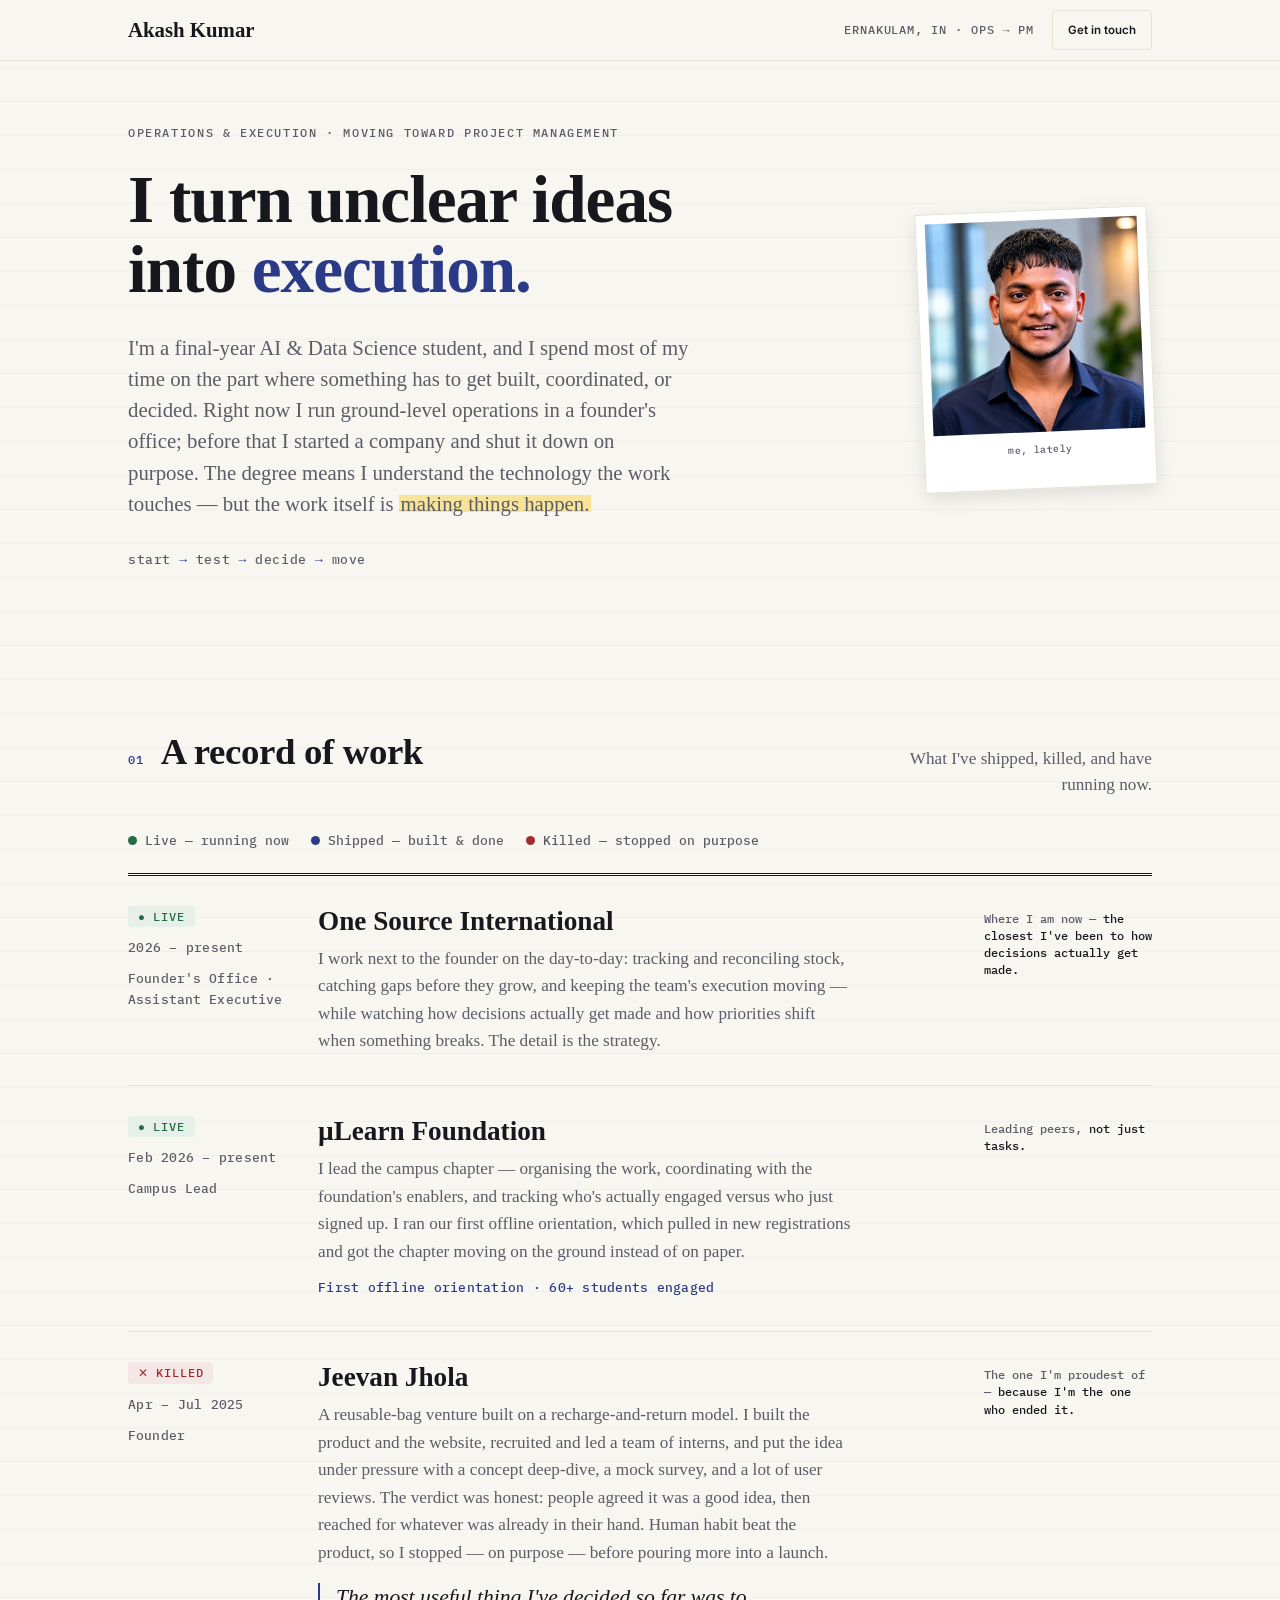
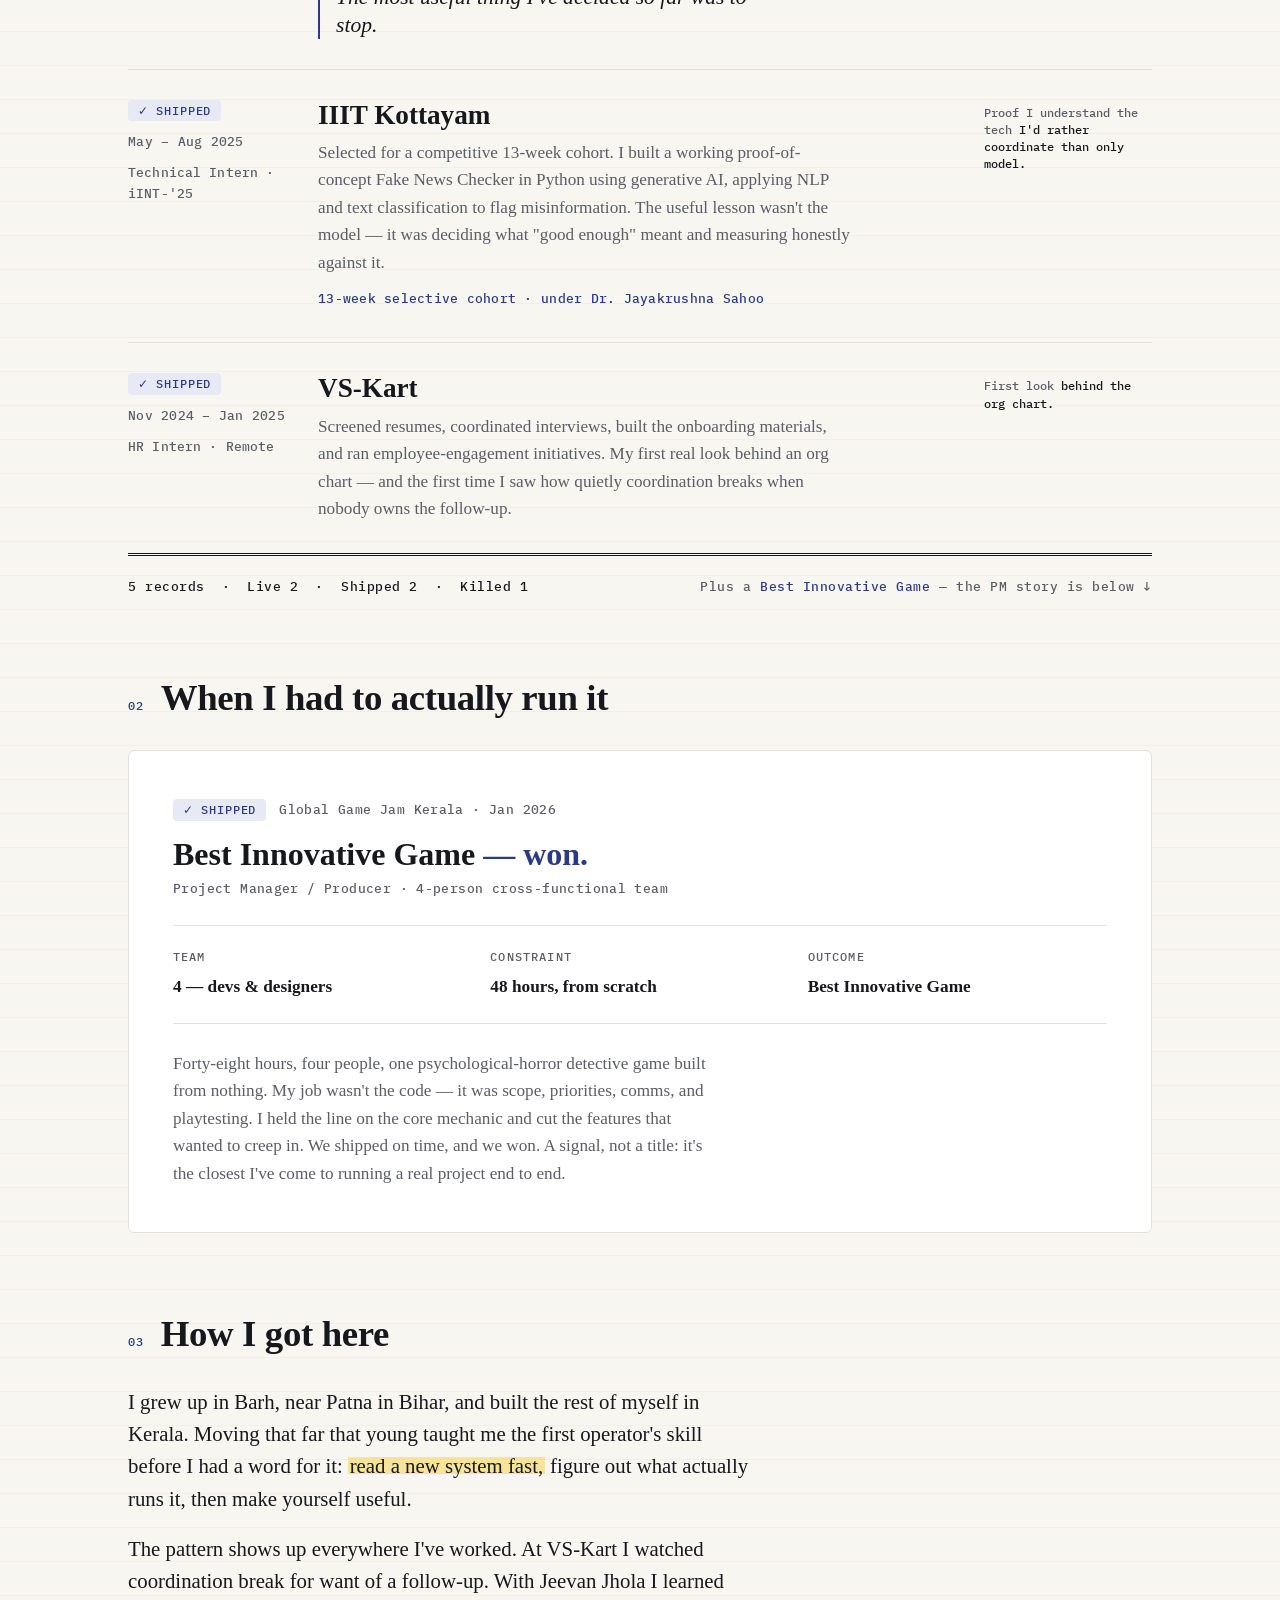
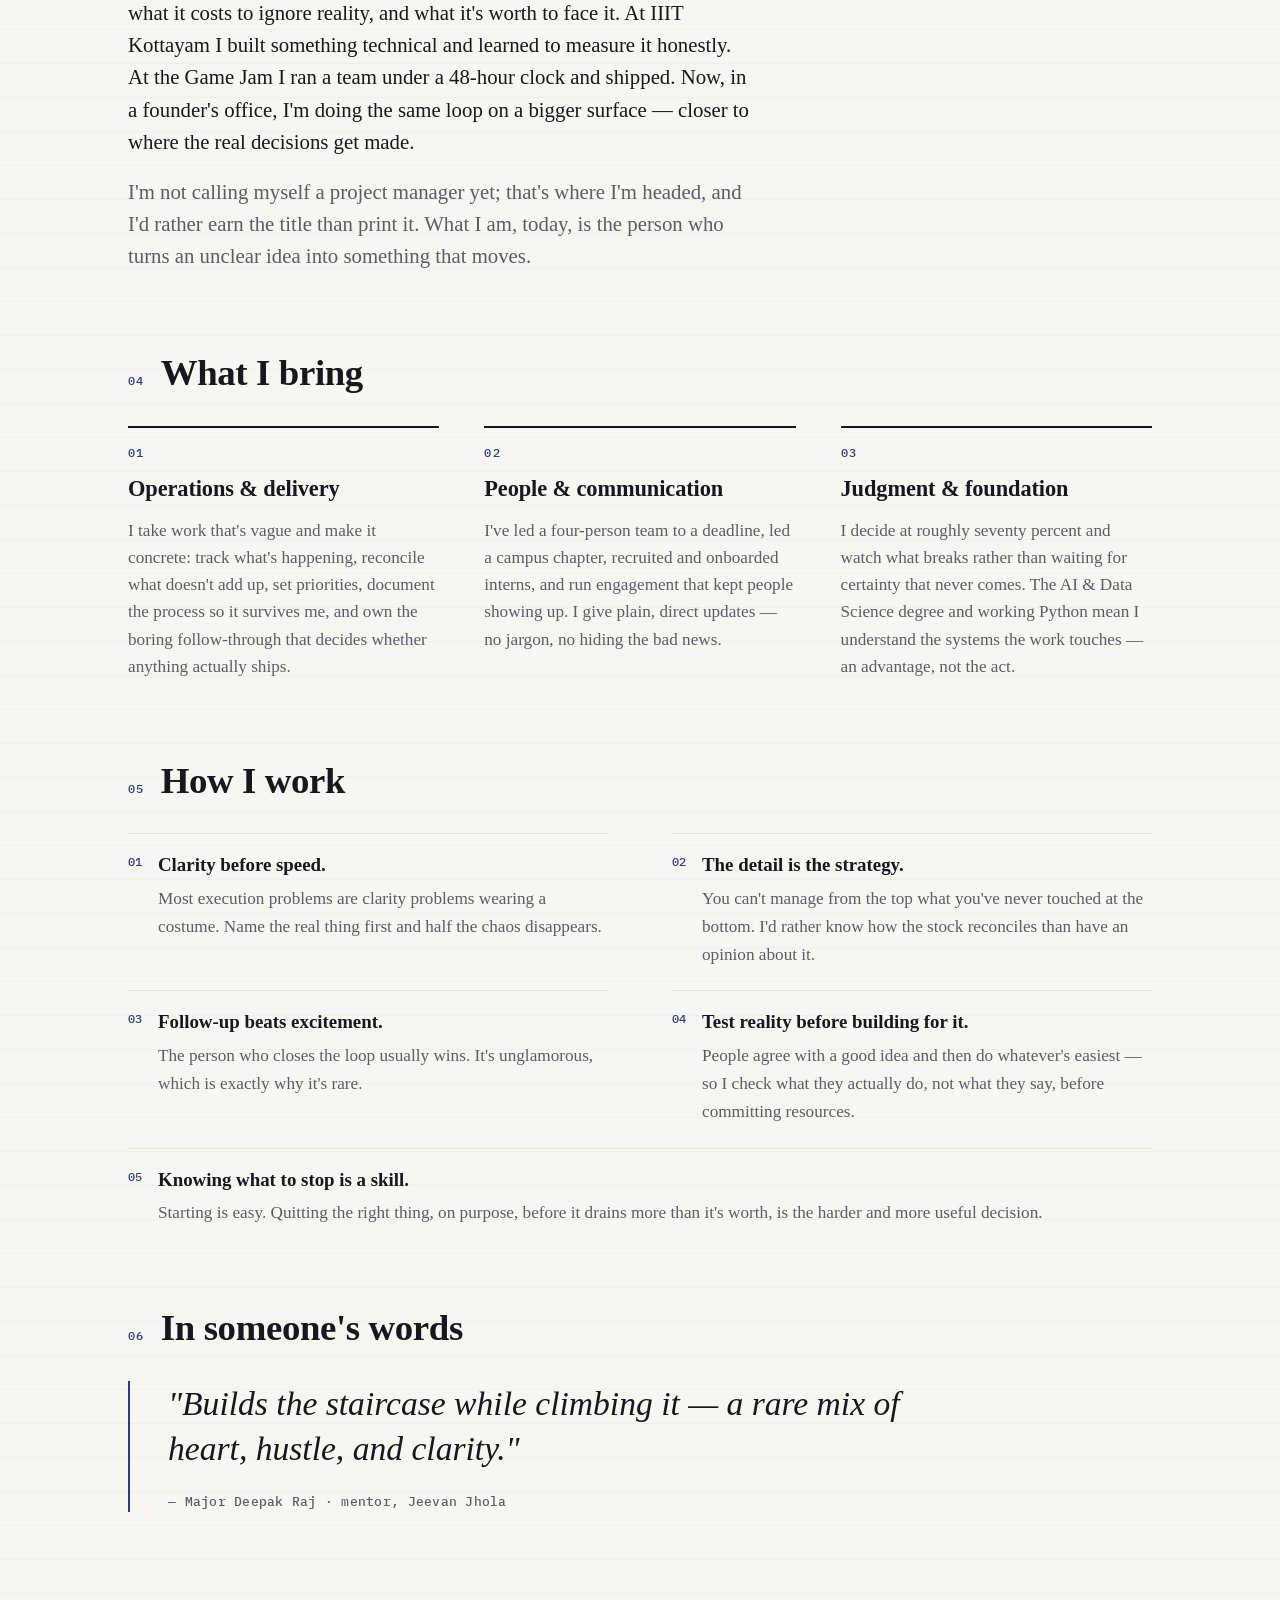
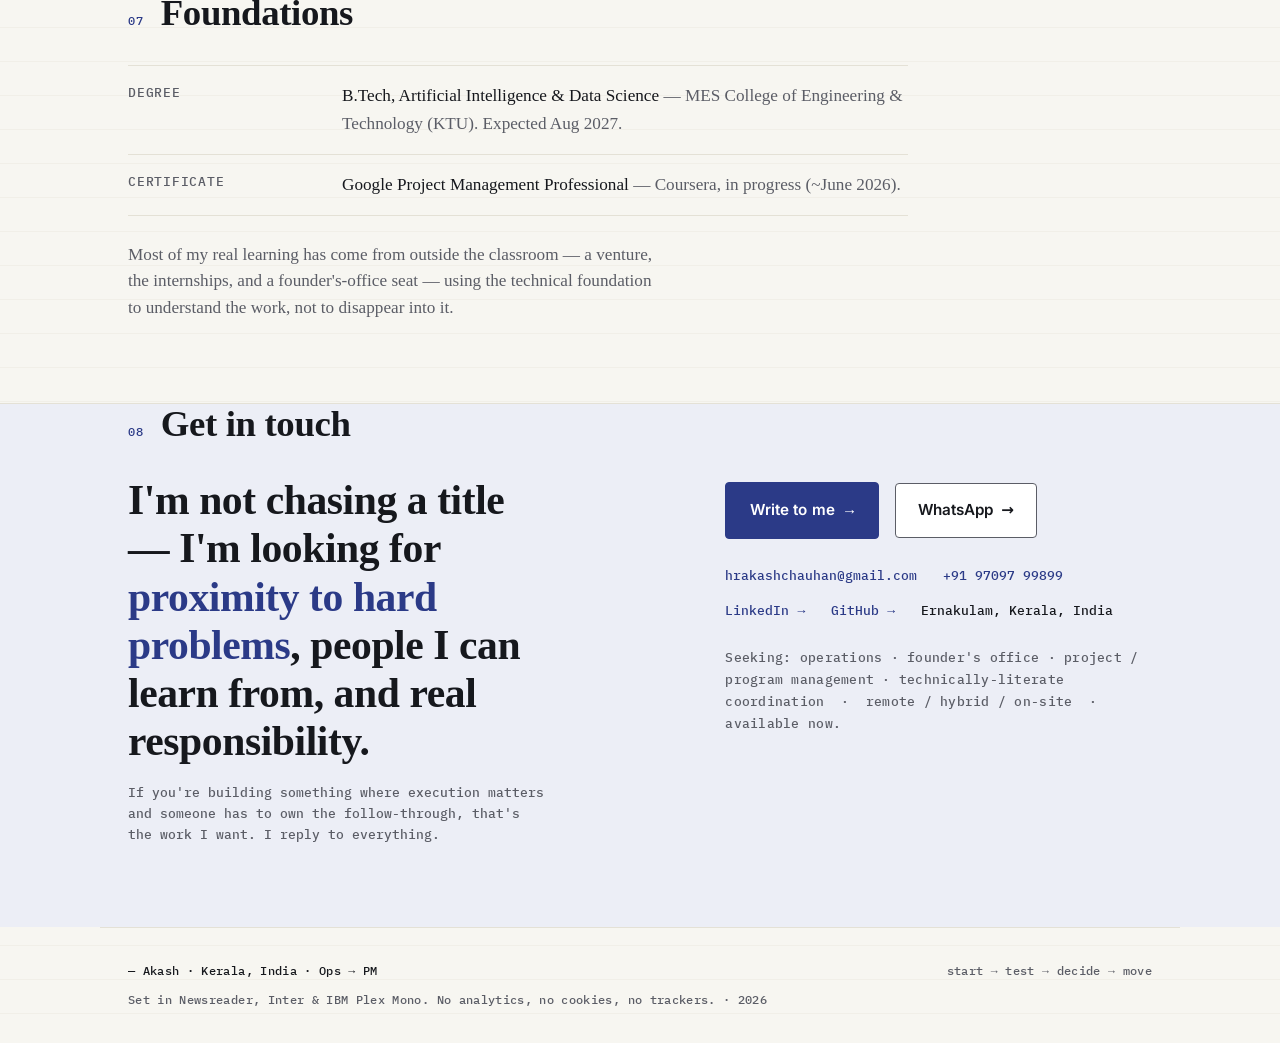
==== commit f7b17056: "Redesign v4: The Field Ledger — warm notebook + blue-ink ledger (Newsreader + #2B3A87), reference wa" ====
--- a/index.html
+++ b/index.html
@@ -22,8 +22,8 @@
 <title>Akash Kumar — operator, building toward project management</title>
 <meta name="description" content="I turn unclear ideas into execution. A technically-literate operator running ground-level operations in a founder's office — and building toward project management. A record of what I've shipped, killed, and have running now.">
 <meta name="author" content="Akash Kumar">
-<meta name="theme-color" content="#FAF8F4" media="(prefers-color-scheme: light)">
-<meta name="theme-color" content="#1A1714" media="(prefers-color-scheme: dark)">
+<meta name="theme-color" content="#F7F6F1" media="(prefers-color-scheme: light)">
+<meta name="theme-color" content="#15161B" media="(prefers-color-scheme: dark)">
 <link rel="canonical" href="https://akashkumar.netlify.app/">
 
 <!-- Open Graph -->
@@ -51,9 +51,9 @@
 <link rel="apple-touch-icon" href="assets/apple-touch-icon.png">
 <link rel="manifest" href="site.webmanifest">
 
-<!-- Self-hosted fonts: preload the two faces used above the fold -->
-<link rel="preload" href="assets/fonts/fraunces-400.woff2" as="font" type="font/woff2" crossorigin>
-<link rel="preload" href="assets/fonts/inter-400.woff2" as="font" type="font/woff2" crossorigin>
+<!-- Self-hosted fonts: preload the faces used above the fold -->
+<link rel="preload" href="assets/fonts/newsreader-roman.woff2" as="font" type="font/woff2" crossorigin>
+<link rel="preload" href="assets/fonts/ibm-plex-mono-500.woff2" as="font" type="font/woff2" crossorigin>
 
 <link rel="stylesheet" href="assets/fonts/fonts.css">
 <link rel="stylesheet" href="styles/tokens.css">
@@ -103,12 +103,15 @@
       <div>
         <span class="eyebrow">Operations &amp; execution · moving toward project management</span>
         <h1>I turn unclear ideas into <span class="ac">execution.</span></h1>
-        <p class="lead">I'm a final-year AI &amp; Data Science student who spends most of his time on the part where something has to get built, coordinated, or decided. Right now I run ground-level operations in a founder's office. Before that I started a company and shut it down on purpose. The degree means I understand the technology the work touches — it isn't the job. The job is making things happen.</p>
+        <p class="lead">I'm a final-year AI &amp; Data Science student, and I spend most of my time on the part where something has to get built, coordinated, or decided. Right now I run ground-level operations in a founder's office; before that I started a company and shut it down on purpose. The degree means I understand the technology the work touches — but the work itself is <span class="hl">making things happen.</span></p>
         <span class="loop">start <span class="ar">→</span> test <span class="ar">→</span> decide <span class="ar">→</span> move</span>
       </div>
       <aside class="hero-aside">
-        <!-- PHOTO: replace assets/akash.jpg with your own (keep filename, ~square crop). -->
-        <img class="portrait" src="assets/akash.jpg" width="300" height="300" alt="Akash Kumar" decoding="async">
+        <figure class="photo">
+          <!-- PHOTO: replace assets/akash.jpg with your own (keep filename, ~square crop). -->
+          <img src="assets/akash.jpg" width="232" height="232" alt="Akash Kumar" decoding="async">
+          <figcaption class="caption">me, lately</figcaption>
+        </figure>
       </aside>
     </div>
   </section>
@@ -121,7 +124,7 @@
       <p class="lead">What I've shipped, killed, and have running now.</p>
     </header>
 
-    <div class="ledger-legend" aria-hidden="true">
+    <div class="legend" aria-hidden="true">
       <span><i class="dot live"></i> Live — running now</span>
       <span><i class="dot shipped"></i> Shipped — built &amp; done</span>
       <span><i class="dot killed"></i> Killed — stopped on purpose</span>
@@ -135,10 +138,13 @@
           <span class="meta">2026 – present</span>
           <span class="role">Founder's Office · Assistant Executive</span>
         </div>
-        <div class="row-body">
-          <h3 class="entry">One Source International</h3>
-          <p class="out">I work next to the founder on the day-to-day: tracking and reconciling stock, catching gaps before they grow, and keeping the team's execution moving — while watching how decisions actually get made and how priorities shift when something breaks. The detail is the strategy.</p>
-          <!-- ADD REAL WIN/NUMBER HERE if true (exhibition ops, vendor coordination, databases built, workflows improved, sales supported). See CONTENT-TODO.md. -->
+        <div class="row-main">
+          <div class="row-body">
+            <h3 class="entry">One Source International</h3>
+            <p class="out">I work next to the founder on the day-to-day: tracking and reconciling stock, catching gaps before they grow, and keeping the team's execution moving — while watching how decisions actually get made and how priorities shift when something breaks. The detail is the strategy.</p>
+            <!-- ADD REAL WIN/NUMBER HERE if true (exhibition ops, vendor coordination, databases built, workflows improved, sales supported). See CONTENT-TODO.md. -->
+          </div>
+          <p class="row-note">Where I am now — <b>the closest I've been to how decisions actually get made.</b></p>
         </div>
       </article>
 
@@ -148,10 +154,13 @@
           <span class="meta">Feb 2026 – present</span>
           <span class="role">Campus Lead</span>
         </div>
-        <div class="row-body">
-          <h3 class="entry">µLearn Foundation</h3>
-          <p class="out">I lead the campus chapter — organising the work, coordinating with the foundation's enablers, and tracking who's actually engaged versus who just signed up. I ran our first offline orientation, which pulled in new registrations and got the chapter moving on the ground instead of on paper.</p>
-          <span class="metric">First offline orientation · 60+ students engaged</span>
+        <div class="row-main">
+          <div class="row-body">
+            <h3 class="entry">µLearn Foundation</h3>
+            <p class="out">I lead the campus chapter — organising the work, coordinating with the foundation's enablers, and tracking who's actually engaged versus who just signed up. I ran our first offline orientation, which pulled in new registrations and got the chapter moving on the ground instead of on paper.</p>
+            <span class="metric">First offline orientation · 60+ students engaged</span>
+          </div>
+          <p class="row-note">Leading peers, <b>not just tasks.</b></p>
         </div>
       </article>
 
@@ -161,11 +170,14 @@
           <span class="meta">Apr – Jul 2025</span>
           <span class="role">Founder</span>
         </div>
-        <div class="row-body">
-          <h3 class="entry">Jeevan Jhola</h3>
-          <p class="out">A reusable-bag venture built on a recharge-and-return model. I built the product and the website, recruited and led a team of interns, and put the idea under pressure with a concept deep-dive, a mock survey, and a lot of user reviews. The verdict was honest: people agreed it was a good idea, then reached for whatever was already in their hand. Human habit beat the product, so I stopped — on purpose — before pouring more into a launch.</p>
-          <!-- ADD REAL FIGURES HERE if true (interns led · mock-survey responses · reviews gathered). See CONTENT-TODO.md. -->
-          <p class="kill-note">The most useful thing I've decided so far was to stop.</p>
+        <div class="row-main">
+          <div class="row-body">
+            <h3 class="entry">Jeevan Jhola</h3>
+            <p class="out">A reusable-bag venture built on a recharge-and-return model. I built the product and the website, recruited and led a team of interns, and put the idea under pressure with a concept deep-dive, a mock survey, and a lot of user reviews. The verdict was honest: people agreed it was a good idea, then reached for whatever was already in their hand. Human habit beat the product, so I stopped — on purpose — before pouring more into a launch.</p>
+            <!-- ADD REAL FIGURES HERE if true (interns led · mock-survey responses · reviews gathered). See CONTENT-TODO.md. -->
+            <p class="kill-note">The most useful thing I've decided so far was to stop.</p>
+          </div>
+          <p class="row-note">The one I'm proudest of — <b>because I'm the one who ended it.</b></p>
         </div>
       </article>
 
@@ -175,10 +187,13 @@
           <span class="meta">May – Aug 2025</span>
           <span class="role">Technical Intern · iINT-'25</span>
         </div>
-        <div class="row-body">
-          <h3 class="entry">IIIT Kottayam</h3>
-          <p class="out">Selected for a competitive 13-week cohort. I built a working proof-of-concept Fake News Checker in Python using generative AI, applying NLP and text classification to flag misinformation. The useful lesson wasn't the model — it was deciding what "good enough" meant and measuring honestly against it.</p>
-          <span class="metric">13-week selective cohort · under Dr. Jayakrushna Sahoo</span>
+        <div class="row-main">
+          <div class="row-body">
+            <h3 class="entry">IIIT Kottayam</h3>
+            <p class="out">Selected for a competitive 13-week cohort. I built a working proof-of-concept Fake News Checker in Python using generative AI, applying NLP and text classification to flag misinformation. The useful lesson wasn't the model — it was deciding what "good enough" meant and measuring honestly against it.</p>
+            <span class="metric">13-week selective cohort · under Dr. Jayakrushna Sahoo</span>
+          </div>
+          <p class="row-note">Proof I understand the tech <b>I'd rather coordinate than only model.</b></p>
         </div>
       </article>
 
@@ -188,17 +203,20 @@
           <span class="meta">Nov 2024 – Jan 2025</span>
           <span class="role">HR Intern · Remote</span>
         </div>
-        <div class="row-body">
-          <h3 class="entry">VS-Kart</h3>
-          <p class="out">Screened resumes, coordinated interviews, built the onboarding materials, and ran employee-engagement initiatives. My first real look behind an org chart — and the first time I saw how quietly coordination breaks when nobody owns the follow-up.</p>
-          <!-- ADD REAL COUNTS HERE if true (resumes screened / interviews coordinated). See CONTENT-TODO.md. -->
+        <div class="row-main">
+          <div class="row-body">
+            <h3 class="entry">VS-Kart</h3>
+            <p class="out">Screened resumes, coordinated interviews, built the onboarding materials, and ran employee-engagement initiatives. My first real look behind an org chart — and the first time I saw how quietly coordination breaks when nobody owns the follow-up.</p>
+            <!-- ADD REAL COUNTS HERE if true (resumes screened / interviews coordinated). See CONTENT-TODO.md. -->
+          </div>
+          <p class="row-note">First look <b>behind the org chart.</b></p>
         </div>
       </article>
 
     </div>
 
     <p class="ledger-foot">
-      <span class="loop">start <span class="ar">→</span> test <span class="ar">→</span> decide <span class="ar">→</span> move</span>
+      <span class="loop">5 records &nbsp;·&nbsp; Live 2 &nbsp;·&nbsp; Shipped 2 &nbsp;·&nbsp; Killed 1</span>
       <span class="xref">Plus a <a href="#gamejam">Best Innovative Game</a> — the PM story is below ↓</span>
     </p>
   </section>
@@ -218,7 +236,7 @@
         <div><span class="fact-k">Constraint</span><span class="fact-v">48 hours, from scratch</span></div>
         <div><span class="fact-k">Outcome</span><span class="fact-v">Best Innovative Game</span></div>
       </div>
-      <p class="feat-body">Forty-eight hours, four people, one psychological-horror detective game built from nothing. My job wasn't the code — it was scope, priorities, comms, and playtesting. I held the line on the core mechanic and cut the features that wanted to creep in. We shipped on time, and we won. This is the bridge from operator to project manager: not a title I claimed, but a team I actually ran under a clock.</p>
+      <p class="feat-body">Forty-eight hours, four people, one psychological-horror detective game built from nothing. My job wasn't the code — it was scope, priorities, comms, and playtesting. I held the line on the core mechanic and cut the features that wanted to creep in. We shipped on time, and we won. A signal, not a title: it's the closest I've come to running a real project end to end.</p>
     </div>
   </section>
 
@@ -229,7 +247,7 @@
       <h2 id="h-arc">How I got here</h2>
     </header>
     <div class="prose">
-      <p>I grew up in Barh, near Patna in Bihar, and built the rest of myself in Kerala. Moving that far that young taught me the first operator's skill before I had a word for it: read a new system fast, figure out what actually runs it, then make yourself useful.</p>
+      <p>I grew up in Barh, near Patna in Bihar, and built the rest of myself in Kerala. Moving that far that young taught me the first operator's skill before I had a word for it: <span class="hl">read a new system fast,</span> figure out what actually runs it, then make yourself useful.</p>
       <p>The pattern shows up everywhere I've worked. At VS-Kart I watched coordination break for want of a follow-up. With Jeevan Jhola I learned what it costs to ignore reality, and what it's worth to face it. At IIIT Kottayam I built something technical and learned to measure it honestly. At the Game Jam I ran a team under a 48-hour clock and shipped. Now, in a founder's office, I'm doing the same loop on a bigger surface — closer to where the real decisions get made.</p>
       <p class="soft">I'm not calling myself a project manager yet; that's where I'm headed, and I'd rather earn the title than print it. What I am, today, is the person who turns an unclear idea into something that moves.</p>
     </div>
@@ -287,7 +305,6 @@
     <div class="facts-list">
       <div class="fr"><span class="fk">Degree</span><span class="fv">B.Tech, Artificial Intelligence &amp; Data Science <span class="s">— MES College of Engineering &amp; Technology (KTU). Expected Aug 2027.</span></span></div>
       <div class="fr"><span class="fk">Certificate</span><span class="fv">Google Project Management Professional <span class="s">— Coursera, in progress (~June 2026).</span></span></div>
-      <div class="fr"><span class="fk">Also</span><span class="fv">Learning How to Learn <span class="s">— Deep Teaching Solutions, with honors.</span></span></div>
     </div>
     <p class="arc-note">Most of my real learning has come from outside the classroom — a venture, the internships, and a founder's-office seat — using the technical foundation to understand the work, not to disappear into it.</p>
   </section>
@@ -296,20 +313,26 @@
   <section class="section contact reveal" id="contact" aria-labelledby="h-contact">
     <div class="wrap">
       <header class="sec-head"><span class="num">08</span><h2 id="h-contact">Get in touch</h2></header>
-      <p class="cl">I'm not chasing a title — I'm looking for <span class="ac">proximity to hard problems</span>, people I can learn from, and real responsibility.</p>
-      <p class="reply">If you're building something where execution matters and someone has to own the follow-through, that's the work I want. I reply to everything.</p>
-      <div class="cta-row">
-        <a class="btn" href="mailto:hrakashchauhan@gmail.com">Write to me <span class="ar" aria-hidden="true">→</span></a>
-        <a class="btn-ghost" href="https://wa.me/919709799899?text=Hi%20Akash%2C%20I%20saw%20your%20portfolio%20%E2%80%94%20would%20love%20to%20connect." target="_blank" rel="noopener noreferrer">WhatsApp <span class="ar" aria-hidden="true">→</span></a>
-      </div>
-      <div class="links">
-        <a href="mailto:hrakashchauhan@gmail.com">hrakashchauhan@gmail.com</a>
-        <a href="tel:+919709799899">+91 97097 99899</a>
-        <a href="https://www.linkedin.com/in/youfoundakash" target="_blank" rel="noopener noreferrer">LinkedIn →</a>
-        <a href="https://github.com/hrakashchauhan" target="_blank" rel="noopener noreferrer">GitHub →</a>
-        <span>Ernakulam, Kerala, India</span>
-      </div>
-      <span class="seeking">Seeking: operations · founder's office · project / program management · technically-literate coordination &nbsp;·&nbsp; remote / hybrid / on-site &nbsp;·&nbsp; available now.</span>
+      <div class="contact-grid">
+        <div class="contact-left">
+          <p class="cl">I'm not chasing a title — I'm looking for <span class="ac">proximity to hard problems</span>, people I can learn from, and real responsibility.</p>
+          <p class="reply">If you're building something where execution matters and someone has to own the follow-through, that's the work I want. I reply to everything.</p>
+        </div>
+        <div class="contact-right">
+          <div class="cta-row">
+            <a class="btn" href="mailto:hrakashchauhan@gmail.com">Write to me <span class="ar" aria-hidden="true">→</span></a>
+            <a class="btn-ghost" href="https://wa.me/919709799899?text=Hi%20Akash%2C%20I%20saw%20your%20portfolio%20%E2%80%94%20would%20love%20to%20connect." target="_blank" rel="noopener noreferrer">WhatsApp <span class="ar" aria-hidden="true">→</span></a>
+          </div>
+          <div class="links">
+            <a href="mailto:hrakashchauhan@gmail.com">hrakashchauhan@gmail.com</a>
+            <a href="tel:+919709799899">+91 97097 99899</a>
+            <a href="https://www.linkedin.com/in/youfoundakash" target="_blank" rel="noopener noreferrer">LinkedIn →</a>
+            <a href="https://github.com/hrakashchauhan" target="_blank" rel="noopener noreferrer">GitHub →</a>
+            <span>Ernakulam, Kerala, India</span>
+          </div>
+          <span class="seeking">Seeking: operations · founder's office · project / program management · technically-literate coordination &nbsp;·&nbsp; remote / hybrid / on-site &nbsp;·&nbsp; available now.</span>
+        </div>
+      </div>
     </div>
   </section>
 
@@ -318,7 +341,7 @@
 <footer class="foot wrap">
   <span class="sig">— Akash · Kerala, India · Ops → PM</span>
   <span>start → test → decide → move</span>
-  <span>Set in Fraunces, Inter &amp; IBM Plex Mono. No analytics, no cookies, no trackers. · 2026</span>
+  <span>Set in Newsreader, Inter &amp; IBM Plex Mono. No analytics, no cookies, no trackers. · 2026</span>
 </footer>
 
 <script src="js/main.js" defer></script>
--- a/assets/fonts/fonts.css
+++ b/assets/fonts/fonts.css
@@ -1,24 +1,21 @@
-/* Self-hosted fonts for "The Operating Ledger". Latin subset, woff2.
-   Fraunces is a variable face (weight 400–600; optical-size axis pinned to 72 in main.css);
-   a single file serves both weights. Inter + IBM Plex Mono are static cuts. */
+/* Self-hosted fonts for "The Field Ledger". Latin subset, woff2.
+   Newsreader is a variable serif (display + body); one roman file covers the weight axis,
+   one italic file for the kill-note / quotes / marginalia. Optical size engages via
+   font-optical-sizing:auto in main.css. Inter (variable) is kept for UI/labels; IBM Plex Mono
+   for ledger machinery. Georgia/system fallbacks keep the page shipping if a fetch fails. */
 @font-face {
-  font-family: 'Fraunces'; font-style: normal; font-weight: 400 600; font-display: swap;
-  src: url('./fraunces-400.woff2') format('woff2');
-  unicode-range: U+0000-00FF, U+0131, U+0152-0153, U+02BB-02BC, U+02C6, U+02DA, U+02DC, U+0304, U+0308, U+0329, U+2000-206F, U+20AC, U+2122, U+2191, U+2193, U+2212, U+2215, U+FEFF, U+FFFD;
-}
-@font-face {
-  font-family: 'Inter'; font-style: normal; font-weight: 400; font-display: swap;
-  src: url('./inter-400.woff2') format('woff2');
+  font-family: 'Newsreader'; font-style: normal; font-weight: 400 700; font-display: swap;
+  src: url('./newsreader-roman.woff2') format('woff2');
   unicode-range: U+0000-00FF, U+0131, U+0152-0153, U+02BB-02BC, U+02C6, U+02DA, U+02DC, U+0304, U+0308, U+0329, U+2000-206F, U+2074, U+20AC, U+2122, U+2191, U+2193, U+2212, U+2215, U+FEFF, U+FFFD;
 }
 @font-face {
-  font-family: 'Inter'; font-style: normal; font-weight: 500; font-display: swap;
-  src: url('./inter-500.woff2') format('woff2');
+  font-family: 'Newsreader'; font-style: italic; font-weight: 400 600; font-display: swap;
+  src: url('./newsreader-italic.woff2') format('woff2');
   unicode-range: U+0000-00FF, U+0131, U+0152-0153, U+02BB-02BC, U+02C6, U+02DA, U+02DC, U+0304, U+0308, U+0329, U+2000-206F, U+2074, U+20AC, U+2122, U+2191, U+2193, U+2212, U+2215, U+FEFF, U+FFFD;
 }
 @font-face {
-  font-family: 'Inter'; font-style: normal; font-weight: 600; font-display: swap;
-  src: url('./inter-600.woff2') format('woff2');
+  font-family: 'Inter'; font-style: normal; font-weight: 400 600; font-display: swap;
+  src: url('./inter-400.woff2') format('woff2');
   unicode-range: U+0000-00FF, U+0131, U+0152-0153, U+02BB-02BC, U+02C6, U+02DA, U+02DC, U+0304, U+0308, U+0329, U+2000-206F, U+2074, U+20AC, U+2122, U+2191, U+2193, U+2212, U+2215, U+FEFF, U+FFFD;
 }
 @font-face {
--- a/styles/tokens.css
+++ b/styles/tokens.css
@@ -1,88 +1,96 @@
 /* ============================================================
-   THE OPERATING LEDGER — design tokens
-   A calm, editorial record. Warm porcelain + ink, one terracotta
-   accent, muted slate/green status states. AA/AAA verified.
+   THE FIELD LEDGER — design tokens
+   A warm notebook record with a blue-ink ledger spine.
+   Warm ruled paper + ONE ink-blue accent (#2B3A87) + muted-red KILLED.
+   Newsreader serif (display + body) · Inter (UI/labels) · IBM Plex Mono (ledger).
 
-   Contrast on --bg (#FAF8F4):
-     ink ~15.6:1 · ink-soft ~7.0:1 · accent ~6.9:1 (AAA large / AA text)
-     white-on-accent button ~7.3:1 · live ~5.6:1 · shipped ~7.6:1
+   Contrast on --paper (#F7F6F1):
+     ink ~16.4:1 · ink-soft ~6.1:1 · accent/pen ~9.4:1 (AAA)
+     white-on-pen button ~10.2:1 · live ~6.0:1 · shipped ~9.4:1 · killed ~5.5:1
    Status is ALWAYS triple-encoded (text label + glyph + colour) — SC 1.4.1.
    ============================================================ */
 :root {
-  /* surface & ink */
-  --bg:        #FAF8F4;   /* warm porcelain */
-  --surface:   #FFFFFF;
-  --ink:       #1B1A17;   /* near-black, warm */
-  --ink-soft:  #57534A;   /* secondary text */
-  --rule:      #E5E1D8;   /* hairlines & grid lines */
-  --rule-bold: #1B1A17;   /* the ledger "total" rules */
+  /* surface & ink — warm paper, not porcelain */
+  --bg:         #F7F6F1;   /* warm ruled paper */
+  --surface:    #FFFFFF;
+  --rule-paper: #F1EFE8;   /* ruled lines — whisper-faint so they never cut through reading text */
+  --ink:        #16181D;
+  --ink-soft:   #5B5D66;   /* secondary + marginalia */
+  --rule:       #E4E1D6;   /* hairlines & grid lines */
+  --rule-bold:  #16181D;   /* ledger "total" rules */
 
-  /* the one accent — terracotta / burnt sienna */
-  --accent:        #9A3412;
-  --accent-hover:  #7C2A0E;
+  /* the one accent — ink-blue pen (the reference's pen) */
+  --accent:        #2B3A87;
+  --accent-hover:  #1C285F;
   --accent-ink:    #FFFFFF;
-  --accent-bg:     #F4E9E2;  /* faint warm wash for the contact band */
+  --accent-bg:     #ECEEF6;  /* cool-blue wash for the contact band */
+
+  /* the one warmth tint — soft-yellow highlighter (reference value) */
+  --hl:        rgba(247,212,84,.55);
 
   /* translucent sticky-masthead fill (matches --bg) */
-  --head-bg:   rgba(250,248,244,.86);
+  --head-bg:   rgba(247,246,241,.86);
 
-  /* status palette — quiet, near-equal weight; never colour alone */
-  --live:      #1F6B4A;  --live-bg:    #E7F1EB;
-  --shipped:   #3A4A6B;  --shipped-bg: #E9EDF4;
-  --killed:    #9A3412;  --killed-bg:  #F4E9E2;
-  --prog:      #57534A;  --prog-bg:    #EFEBE2;
+  /* status palette — quiet, never colour alone */
+  --live:      #256B43;  --live-bg:    #E7EFE9;
+  --shipped:   #2B3A87;  --shipped-bg: #E7E9F4;
+  --killed:    #A32B2B;  --killed-bg:  #F6E7E7;   /* pure cool red (hue 0deg), unambiguously NOT terracotta */
+  --prog:      #5B5D66;  --prog-bg:    #EEEBE2;
 
-  --focus:     #9A3412;
+  --focus:     #2B3A87;
 
   /* type */
-  --display: 'Fraunces', Georgia, 'Times New Roman', serif;
+  --display: 'Newsreader', Georgia, 'Times New Roman', serif;
+  --serif:   'Newsreader', Georgia, 'Times New Roman', serif;
   --sans:    'Inter', system-ui, -apple-system, 'Segoe UI', Roboto, Helvetica, Arial, sans-serif;
   --mono:    'IBM Plex Mono', ui-monospace, 'Cascadia Code', Consolas, 'Courier New', monospace;
 
-  /* fluid type scale — ~1.25 ratio, 8px baseline, 360→1440 */
-  --fs-display: clamp(2.7rem, 1.7rem + 4.2vw, 4.5rem);
+  /* fluid type scale — ~1.25 ratio, 8px baseline, 360→1440 (serif body → generous leading) */
+  --fs-display:        clamp(1.85rem, 1.0rem + 4.0vw, 4.4rem);
+  --fs-display-feature: clamp(1.5rem, 1.2rem + 1.4vw, 2rem);
   --fs-h2:      clamp(1.65rem, 1.3rem + 1.5vw, 2.3rem);
   --fs-h3:      clamp(1.18rem, 1.08rem + 0.4vw, 1.4rem);
   --fs-lead:    clamp(1.15rem, 1.05rem + 0.45vw, 1.3rem);
-  --fs-body:    1.0625rem;   /* 17px */
-  --fs-meta:    0.8125rem;   /* mono dates/metadata */
-  --fs-micro:   0.72rem;     /* mono eyebrows/status/section-num */
+  --fs-body:    1.075rem;
+  --fs-meta:    0.8125rem;
+  --fs-micro:   0.72rem;
 
   /* layout & rhythm */
   --maxw:   1080px;
   --pad:    clamp(20px, 5vw, 28px);
-  --rhythm: clamp(64px, 9vh, 116px);   /* generous air = the "expensive" signal */
+  --rhythm: clamp(64px, 9vh, 116px);
   --head-h: 60px;
 }
 
 /* ============================================================
-   DARK THEME — system-driven (prefers-color-scheme), zero JS.
-   Redefines the SAME token names so every component flips and
-   stays readable with JavaScript disabled.
-   Contrast on dark --bg (#1A1714): ink ~15.3:1 · ink-soft ~7.0:1
-   · accent ~6.7:1 · accent-ink on accent ~6.7:1. All AA+.
+   DARK THEME — "after-hours notebook." System-driven, zero JS.
+   accent #8FA6FF ~7.8:1 · ink-soft ~7.6:1 · live ~9.5:1 · killed ~7.1:1 — all AA+.
    ============================================================ */
 @media (prefers-color-scheme: dark) {
   :root {
-    --bg:        #1A1714;
-    --surface:   #221E1A;
-    --ink:       #F2EDE6;
-    --ink-soft:  #A9A299;
-    --rule:      #322B25;
-    --rule-bold: #F2EDE6;
+    --bg:         #15161B;
+    --surface:    #1C1E25;
+    --rule-paper: #1C1D24;   /* whisper-faint on dark too */
+    --ink:        #EDEEF2;
+    --ink-soft:   #A6A8B2;
+    --rule:       #2C2E37;
+    --rule-bold:  #EDEEF2;
+    /* note: --rule-paper (whisper lines) re-set below */
 
-    --accent:        #E8845C;
-    --accent-hover:  #F0A07E;
-    --accent-ink:    #1A1714;
-    --accent-bg:     #2A1D16;
+    --accent:        #8FA6FF;
+    --accent-hover:  #AFC0FF;
+    --accent-ink:    #15161B;
+    --accent-bg:     #1B1F2E;
 
-    --head-bg:   rgba(26,23,20,.82);
+    --hl:        rgba(247,212,84,.34);   /* lifted so it still reads as amber on dark */
 
-    --live:      #7FCB94;  --live-bg:    #16271D;
-    --shipped:   #9DB4E0;  --shipped-bg: #1A2233;
-    --killed:    #E8845C;  --killed-bg:  #2A1D16;
-    --prog:      #A9A299;  --prog-bg:    #26221D;
+    --head-bg:   rgba(21,22,27,.82);
 
-    --focus:     #E8845C;
+    --live:      #6FCF97;  --live-bg:    #16271D;
+    --shipped:   #8FA6FF;  --shipped-bg: #1B1F2E;
+    --killed:    #E8897C;  --killed-bg:  #2A1A17;
+    --prog:      #A6A8B2;  --prog-bg:    #22242C;
+
+    --focus:     #8FA6FF;
   }
 }
--- a/styles/main.css
+++ b/styles/main.css
@@ -1,7 +1,8 @@
 /* ============================================================
-   THE OPERATING LEDGER — main stylesheet
+   THE FIELD LEDGER — main stylesheet
    Load order: assets/fonts/fonts.css -> styles/tokens.css -> this file.
-   One signature device (the ledger row). One accent. Near-stillness.
+   A warm notebook (ruled paper, margin notes, taped photo, one highlighter)
+   over a disciplined blue-ink LIVE/SHIPPED/KILLED ledger spine. One accent. Near-stillness.
    ============================================================ */
 
 /* ---------- reset & base ---------- */
@@ -9,33 +10,35 @@
 html { -webkit-text-size-adjust: 100%; text-size-adjust: 100%; }
 @media (prefers-reduced-motion: no-preference) { html { scroll-behavior: smooth; } }
 body {
-  background: var(--bg); color: var(--ink);
-  font-family: var(--sans); font-size: var(--fs-body); line-height: 1.62;
+  background-color: var(--bg);
+  /* warm ruled-paper texture (the notebook feel) — whisper-faint */
+  background-image: repeating-linear-gradient(to bottom, transparent 0, transparent 33px, var(--rule-paper) 33px, var(--rule-paper) 34px);
+  background-attachment: local;
+  color: var(--ink);
+  font-family: var(--serif); font-size: var(--fs-body); line-height: 1.62;
+  font-optical-sizing: auto;
   -webkit-font-smoothing: antialiased; text-rendering: optimizeLegibility;
-  overflow-x: hidden;
+  overflow-x: hidden; overflow-wrap: break-word;
 }
 img { max-width: 100%; height: auto; display: block; }
-::selection { background: var(--accent); color: var(--accent-ink); }
+::selection { background: var(--hl); color: var(--ink); }
 a { color: var(--accent); text-decoration: none; }
-[id] { scroll-margin-top: calc(var(--head-h) + 18px); }
-
-/* Fraunces display — optical size pinned high for editorial contrast, dignified (no wonk) */
-.display, h1, h2, .entry, .quote-text, .award-line, .brand, .cl {
-  font-family: var(--display);
-  font-variation-settings: 'opsz' 72, 'SOFT' 0, 'WONK' 0;
-  font-weight: 600;
-  letter-spacing: -0.012em;
-  line-height: 1.1;
-}
-
-/* ---------- shared mono kicker ---------- */
-.kicker, .eyebrow, .num, .meta, .dateline, .tag, .loop, .foot, .seeking, .metric, .fact-k {
-  font-family: var(--mono);
-}
+
+/* Newsreader display moments */
+h1, h2, .entry, .quote-text, .award-line, .brand, .cl, .kill-note, .sig {
+  font-family: var(--display); font-optical-sizing: auto;
+}
+h1, h2 { font-weight: 600; letter-spacing: -0.01em; line-height: 1.1; }
+
+/* mono machinery */
+.eyebrow, .num, .meta, .dateline, .tag, .loop, .foot, .seeking, .metric, .fact-k,
+.row-note, .legend, .feat-role, .links, .caption { font-family: var(--mono); }
 
 /* ---------- a11y ---------- */
 :focus-visible { outline: 3px solid var(--focus); outline-offset: 2px; border-radius: 2px; }
 :focus:not(:focus-visible) { outline: none; }
+/* on filled controls the accent ring == fill; use an ink ring with a paper gap so it reads */
+.btn:focus-visible { outline: 3px solid var(--ink); outline-offset: 3px; }
 .skip {
   position: absolute; left: 14px; top: -64px; z-index: 300;
   background: var(--ink); color: var(--bg); font: 600 var(--fs-micro)/1 var(--sans);
@@ -47,22 +50,30 @@
 /* ---------- layout primitives ---------- */
 .wrap { max-width: var(--maxw); margin: 0 auto; padding-inline: var(--pad); }
 .section { padding-block: var(--rhythm); }
-.section + .section { padding-top: 0; }   /* rhythm carried by margins inside */
+.section + .section { padding-top: 0; }
 .eyebrow { font-size: var(--fs-micro); font-weight: 500; letter-spacing: .14em; text-transform: uppercase; color: var(--ink-soft); }
 
-.sec-head { display: flex; align-items: baseline; gap: 16px; margin-bottom: 34px; }
+.sec-head { display: flex; align-items: baseline; gap: 16px; margin-bottom: 32px; }
 .sec-head .num { font-size: var(--fs-micro); font-weight: 500; letter-spacing: .12em; color: var(--accent); padding-top: .35em; }
 .sec-head h2 { font-size: var(--fs-h2); }
-.sec-head .lead { color: var(--ink-soft); font-size: var(--fs-body); margin-left: auto; max-width: 32ch; text-align: right; line-height: 1.5; }
-
-.lead { font-size: var(--fs-lead); color: var(--ink-soft); font-weight: 500; line-height: 1.5; }
+.sec-head .lead { font-family: var(--serif); color: var(--ink-soft); font-size: var(--fs-body); margin-left: auto; max-width: 32ch; text-align: right; line-height: 1.5; }
+
+.lead { font-size: var(--fs-lead); color: var(--ink-soft); line-height: 1.5; }
+
+/* soft-yellow highlighter — the one warmth tint (a marker band behind the x-height) */
+.hl {
+  background-image: linear-gradient(transparent 14%, var(--hl) 14%, var(--hl) 86%, transparent 86%);
+  background-repeat: no-repeat; background-position: 0 0; background-size: 100% 100%;
+  -webkit-box-decoration-break: clone; box-decoration-break: clone;
+  padding: 0 .08em;
+}
 
 /* ---------- buttons / links ---------- */
 .btn {
   display: inline-flex; align-items: center; gap: 10px;
   background: var(--accent); color: var(--accent-ink); border: 1px solid var(--accent);
   font-family: var(--sans); font-weight: 600; font-size: .95rem; letter-spacing: .01em;
-  padding: 16px 26px; min-height: 52px; border-radius: 4px; text-decoration: none;
+  padding: 15px 24px; min-height: 52px; border-radius: 4px; text-decoration: none;
   transition: background .12s ease, border-color .12s ease;
 }
 .btn:hover { background: var(--accent-hover); border-color: var(--accent-hover); color: var(--accent-ink); }
@@ -73,14 +84,20 @@
   display: inline-flex; align-items: center; gap: 8px;
   background: transparent; color: var(--ink); border: 1px solid var(--rule);
   font-family: var(--sans); font-weight: 600; font-size: var(--fs-micro);
-  padding: 10px 15px; min-height: 40px; border-radius: 4px; text-decoration: none;
+  padding: 9px 15px; min-height: 40px; border-radius: 4px; text-decoration: none;
   transition: border-color .12s ease, color .12s ease;
 }
 .btn-ghost:hover { border-color: var(--accent); color: var(--accent); }
-
-/* editorial inline links */
+.site-head .btn-ghost { white-space: nowrap; flex: none; }
+/* inside the cool-blue contact band the faint --rule border vanishes — give it ink-soft + surface */
+.contact .btn-ghost { border-color: var(--ink-soft); background: var(--surface); min-height: 52px; padding: 14px 22px; font-size: .95rem; }
+.contact .btn-ghost:hover { border-color: var(--accent); color: var(--accent); }
+
 .ilink, .links a { color: var(--accent); text-decoration: none; }
 .ilink:hover, .links a:hover { text-decoration: underline; text-decoration-thickness: 2px; text-underline-offset: 3px; }
+/* persistent underline for links inside prose (the reference feel) */
+.prose a { text-decoration: underline; text-decoration-thickness: 1px; text-underline-offset: 3px; }
+.prose a:hover { text-decoration-thickness: 2px; }
 
 /* ---------- S0 · masthead ---------- */
 .site-head {
@@ -88,30 +105,34 @@
   background: var(--head-bg); -webkit-backdrop-filter: blur(10px); backdrop-filter: blur(10px);
   border-bottom: 1px solid var(--rule);
 }
-.site-head .bar { max-width: var(--maxw); margin: 0 auto; padding-inline: var(--pad); height: var(--head-h); display: flex; align-items: center; justify-content: space-between; gap: 16px; }
-.brand { font-size: 1.25rem; color: var(--ink); }
+.site-head .bar { max-width: var(--maxw); margin: 0 auto; padding-inline: var(--pad); height: var(--head-h); display: flex; flex-wrap: nowrap; align-items: center; justify-content: space-between; gap: 16px; }
+.brand { font-size: 1.3rem; font-weight: 600; color: var(--ink); white-space: nowrap; }
 .brand:hover { color: var(--ink); }
 .head-right { display: flex; align-items: center; gap: 18px; }
 .dateline { font-size: var(--fs-micro); letter-spacing: .08em; color: var(--ink-soft); white-space: nowrap; text-transform: uppercase; }
 
 /* ---------- S1 · hero ---------- */
-.hero { padding-top: clamp(40px, 7vh, 88px); padding-bottom: var(--rhythm); }
-.hero .grid { display: grid; grid-template-columns: 1fr; gap: clamp(32px, 5vw, 56px); align-items: center; }
-.hero .eyebrow { display: block; margin-bottom: 22px; }
-.hero h1 { font-size: var(--fs-display); line-height: 1.04; letter-spacing: -.018em; max-width: 16ch; }
+.hero { padding-top: clamp(40px, 7vh, 84px); padding-bottom: var(--rhythm); }
+.hero .grid { display: grid; grid-template-columns: 1fr; gap: clamp(36px, 5vw, 60px); align-items: start; }
+.hero .eyebrow { display: block; margin-bottom: 22px; overflow-wrap: anywhere; }
+.hero h1 { font-size: var(--fs-display); line-height: 1.05; letter-spacing: -.015em; max-width: min(18ch, 100%); font-weight: 600; overflow-wrap: break-word; }
 .hero h1 .ac { color: var(--accent); }
-.hero .lead { margin-top: 26px; max-width: 56ch; }
+.hero .lead { margin-top: 26px; max-width: 54ch; font-family: var(--serif); }
 .loop { display: block; margin-top: 30px; font-size: var(--fs-meta); letter-spacing: .04em; color: var(--ink-soft); }
 .loop .ar { color: var(--accent); }
-.hero-aside { display: flex; }
-.portrait { width: 100%; max-width: 300px; aspect-ratio: 1; object-fit: cover; border-radius: 4px; border: 1px solid var(--rule); background: var(--surface); }
+
+/* taped, lightly-rotated portrait (reference device) */
+.hero-aside { display: flex; justify-content: flex-start; padding-top: 6px; }
+.photo { background: var(--surface); padding: 9px 9px 30px; border: 1px solid var(--rule); box-shadow: 0 6px 18px rgba(0,0,0,.10); transform: rotate(-2.4deg); width: clamp(168px, 24vw, 232px); }
+.photo img { width: 100%; aspect-ratio: 1; object-fit: cover; display: block; background: #E9E7DF; }
+.photo .caption { display: block; text-align: center; font-size: .62rem; color: var(--ink-soft); padding-top: 10px; letter-spacing: .04em; }
 
 @media (min-width: 900px) {
-  .hero .grid { grid-template-columns: 1.5fr 0.8fr; }
+  .hero .grid { grid-template-columns: 1.55fr 0.75fr; align-items: center; }
   .hero-aside { justify-content: flex-end; }
 }
 
-/* ---------- status tags (triple-encoded: label + glyph + colour) ---------- */
+/* ---------- status tags (triple-encoded) ---------- */
 .tag { display: inline-flex; align-items: center; gap: 7px; font-size: var(--fs-micro); font-weight: 500; letter-spacing: .08em; text-transform: uppercase; padding: 5px 10px; border-radius: 4px; white-space: nowrap; line-height: 1; }
 .tag .g { font-weight: 500; }
 .tag.live    { color: var(--live);    background: var(--live-bg); }
@@ -119,51 +140,56 @@
 .tag.killed  { color: var(--killed);  background: var(--killed-bg); }
 .tag.prog    { color: var(--prog);    background: var(--prog-bg); }
 
-/* soft "running now" pulse on the live glyph — decorative only */
-@media (prefers-reduced-motion: no-preference) {
-  .tag.live .g { animation: livepulse 2.4s ease-in-out infinite; }
-}
-@keyframes livepulse { 0%,100% { opacity: .55; } 50% { opacity: 1; } }
-
-/* ---------- S2 · THE LEDGER (signature device) ---------- */
-.ledger-legend { display: flex; flex-wrap: wrap; gap: 18px 22px; font-family: var(--mono); font-size: var(--fs-meta); color: var(--ink-soft); margin-bottom: 22px; }
-.ledger-legend span { display: inline-flex; align-items: center; gap: 8px; }
+/* ---------- S2 · THE LEDGER (signature spine) ---------- */
+.legend { display: flex; flex-wrap: wrap; gap: 16px 22px; font-size: var(--fs-meta); color: var(--ink-soft); margin-bottom: 22px; }
+.legend span { display: inline-flex; align-items: center; gap: 8px; }
 .dot { width: 9px; height: 9px; border-radius: 50%; display: inline-block; flex: none; }
 .dot.live { background: var(--live); } .dot.shipped { background: var(--shipped); } .dot.killed { background: var(--killed); }
 
 .ledger { border-top: 3px double var(--rule-bold); border-bottom: 3px double var(--rule-bold); }
-.row { display: grid; grid-template-columns: 1fr; gap: 14px 28px; padding: 30px 0; align-items: start; }
+.row { display: grid; grid-template-columns: 1fr; gap: 12px 30px; padding: 30px 0; align-items: start; }
 .row + .row { border-top: 1px solid var(--rule); }
-.row-side { display: flex; flex-wrap: wrap; align-items: center; gap: 12px 16px; }
+.row-side { display: flex; flex-wrap: wrap; align-items: center; gap: 10px 14px; }
 .row-side .meta { font-size: var(--fs-meta); color: var(--ink-soft); letter-spacing: .02em; }
-.row-side .role { font-size: .95rem; font-weight: 500; color: var(--ink-soft); font-family: var(--sans); }
-.row-body .entry { font-size: clamp(1.35rem, 1.2rem + 0.6vw, 1.6rem); margin-bottom: 9px; }
-.row-body .out { font-size: var(--fs-body); color: var(--ink-soft); max-width: 64ch; line-height: 1.6; }
+.row-side .role { font-family: var(--mono); font-size: var(--fs-meta); color: var(--ink-soft); letter-spacing: .01em; }
+.row-main { display: grid; grid-template-columns: 1fr; gap: 16px; }
+.row-body .entry { font-size: clamp(1.4rem, 1.2rem + 0.7vw, 1.7rem); font-weight: 600; margin-bottom: 8px; line-height: 1.15; }
+.row-body .out { font-size: var(--fs-body); color: var(--ink-soft); max-width: 62ch; line-height: 1.6; }
 .row-body .metric { display: inline-block; margin-top: 12px; font-size: var(--fs-meta); letter-spacing: .02em; color: var(--accent); }
-.kill-note { margin-top: 16px; padding-left: 16px; border-left: 2px solid var(--accent); font-family: var(--display); font-variation-settings: 'opsz' 72,'SOFT' 0,'WONK' 0; font-weight: 400; font-size: 1.35rem; line-height: 1.3; color: var(--ink); max-width: 40ch; }
+.kill-note { margin-top: 16px; padding-left: 16px; border-left: 2px solid var(--accent); font-family: var(--display); font-style: italic; font-weight: 400; font-size: 1.35rem; line-height: 1.3; color: var(--ink); max-width: 42ch; }
+/* the right-margin annotation (notebook marginalia) */
+.row-note { font-size: var(--fs-micro); line-height: 1.5; color: var(--ink-soft); border-top: 1px solid var(--rule); padding-top: 10px; max-width: 40ch; }
+.row-note b { color: var(--ink); font-weight: 500; }
 
 .ledger-foot { display: flex; justify-content: space-between; flex-wrap: wrap; gap: 10px 24px; font-family: var(--mono); font-size: var(--fs-meta); letter-spacing: .04em; color: var(--ink-soft); margin-top: 20px; }
 .ledger-foot .loop { margin: 0; color: var(--ink); }
 .ledger-foot .xref a { color: var(--accent); }
 
+/* >=720: side | main */
 @media (min-width: 720px) {
-  .row { grid-template-columns: 168px 1fr; }
+  .row { grid-template-columns: 160px 1fr; }
   .row-side { flex-direction: column; align-items: flex-start; gap: 10px; }
-}
-
-/* ---------- S3 · the Game Jam feature (the one concrete PM artifact) ---------- */
+  .row-note { border-top: none; padding-top: 0; }
+}
+/* >=980: side | body | right-margin note */
+@media (min-width: 980px) {
+  .row-main { grid-template-columns: 1fr 168px; gap: 34px; align-items: start; }
+  .row-note { padding-top: 4px; }
+}
+
+/* ---------- S3 · the Game Jam feature ---------- */
 .feature { border: 1px solid var(--rule); border-radius: 6px; background: var(--surface); padding: clamp(24px, 4vw, 44px); }
-.feature .award-line { font-size: clamp(1.5rem, 1.2rem + 1.4vw, 2rem); margin-bottom: 6px; }
+.feature .award-line { font-size: var(--fs-display-feature); font-weight: 600; margin-bottom: 6px; line-height: 1.1; }
 .feature .award-line .ac { color: var(--accent); }
-.feature .feat-role { font-family: var(--mono); font-size: var(--fs-meta); color: var(--ink-soft); letter-spacing: .03em; }
+.feature .feat-role { font-size: var(--fs-meta); color: var(--ink-soft); letter-spacing: .03em; }
 .feature .facts { display: grid; grid-template-columns: repeat(3, 1fr); gap: 18px; margin: 26px 0; border-block: 1px solid var(--rule); padding-block: 22px; }
 .feature .fact-k { display: block; font-size: var(--fs-micro); letter-spacing: .1em; text-transform: uppercase; color: var(--ink-soft); margin-bottom: 6px; }
-.feature .fact-v { font-size: 1.05rem; font-weight: 600; color: var(--ink); }
-.feature .feat-body { font-size: var(--fs-body); color: var(--ink-soft); max-width: 66ch; line-height: 1.6; }
+.feature .fact-v { font-family: var(--serif); font-size: 1.08rem; font-weight: 600; color: var(--ink); }
+.feature .feat-body { font-size: var(--fs-body); color: var(--ink-soft); max-width: 64ch; line-height: 1.6; }
 @media (max-width: 560px) { .feature .facts { grid-template-columns: 1fr; gap: 16px; } }
 
-/* ---------- S4 · how I got here (the arc) ---------- */
-.prose p { font-size: var(--fs-lead); color: var(--ink); max-width: 62ch; line-height: 1.55; font-weight: 400; }
+/* ---------- S4 · how I got here (arc) ---------- */
+.prose p { font-size: var(--fs-lead); color: var(--ink); max-width: 60ch; line-height: 1.55; }
 .prose p + p { margin-top: 1.1rem; }
 .prose .soft { color: var(--ink-soft); }
 
@@ -171,26 +197,29 @@
 .bring { display: grid; grid-template-columns: repeat(3, 1fr); gap: clamp(24px, 3.5vw, 48px); }
 .bring-col { border-top: 2px solid var(--ink); padding-top: 16px; }
 .bring-col .num { display: block; font-size: var(--fs-micro); letter-spacing: .12em; color: var(--accent); margin-bottom: 8px; }
-.bring-col h3 { font-family: var(--sans); font-weight: 600; font-size: var(--fs-h3); letter-spacing: -.01em; margin-bottom: 10px; }
-.bring-col p { font-size: var(--fs-body); color: var(--ink-soft); line-height: 1.58; }
+.bring-col h3 { font-family: var(--display); font-weight: 600; font-size: var(--fs-h3); letter-spacing: -.005em; margin-bottom: 10px; }
+.bring-col p { font-size: var(--fs-body); color: var(--ink-soft); line-height: 1.58; text-wrap: pretty; }
 @media (max-width: 760px) { .bring { grid-template-columns: 1fr; gap: 28px; } }
 
 /* ---------- S6 · how I work (principles) ---------- */
 .principles { list-style: none; display: grid; grid-template-columns: 1fr 1fr; gap: 22px clamp(32px, 5vw, 64px); }
 .principles li { display: grid; grid-template-columns: auto 1fr; gap: 16px; border-top: 1px solid var(--rule); padding-top: 16px; }
-.principles .num { font-size: var(--fs-micro); font-weight: 500; color: var(--accent); padding-top: .25em; }
-.principles b { font-family: var(--sans); font-weight: 600; display: block; margin-bottom: 4px; }
+.principles .num { font-family: var(--mono); font-size: var(--fs-micro); font-weight: 500; color: var(--accent); padding-top: .25em; }
+.principles b { font-family: var(--display); font-weight: 600; font-size: 1.18rem; display: block; margin-bottom: 4px; }
 .principles span.t { color: var(--ink-soft); font-size: var(--fs-body); line-height: 1.55; }
+/* the closing principle spans full width — a deliberate punchline, no orphan cell */
+.principles li:last-child { grid-column: 1 / -1; }
+.principles li:last-child span.t { max-width: 64ch; }
 @media (max-width: 760px) { .principles { grid-template-columns: 1fr; } }
 
 /* ---------- S7 · testimonial ---------- */
 .quote { max-width: 820px; border-left: 2px solid var(--accent); padding-left: clamp(22px, 3vw, 38px); }
-.quote .quote-text { font-weight: 400; font-size: clamp(1.5rem, 1.1rem + 1.7vw, 2.1rem); line-height: 1.32; letter-spacing: -.01em; }
+.quote .quote-text { font-style: italic; font-weight: 400; font-size: clamp(1.5rem, 1.1rem + 1.7vw, 2.1rem); line-height: 1.34; }
 .quote cite { display: block; font-family: var(--mono); font-size: var(--fs-meta); font-style: normal; color: var(--ink-soft); margin-top: 20px; letter-spacing: .02em; }
 
 /* ---------- S8 · foundations ---------- */
-.facts-list { display: grid; gap: 0; max-width: 760px; }
-.facts-list .fr { display: grid; grid-template-columns: 200px 1fr; gap: 16px 24px; padding: 16px 0; border-top: 1px solid var(--rule); }
+.facts-list { display: grid; gap: 0; max-width: 780px; }
+.facts-list .fr { display: grid; grid-template-columns: 190px 1fr; gap: 16px 24px; padding: 16px 0; border-top: 1px solid var(--rule); }
 .facts-list .fr:last-child { border-bottom: 1px solid var(--rule); }
 .facts-list .fk { font-family: var(--mono); font-size: var(--fs-meta); letter-spacing: .06em; text-transform: uppercase; color: var(--ink-soft); }
 .facts-list .fv { font-size: var(--fs-body); color: var(--ink); }
@@ -200,25 +229,33 @@
 
 /* ---------- S9 · contact ---------- */
 .contact { background: var(--accent-bg); border-top: 1px solid var(--rule); }
-.contact .cl { font-size: clamp(1.7rem, 1.2rem + 2vw, 2.6rem); max-width: 22ch; line-height: 1.14; }
+.contact-grid { display: grid; grid-template-columns: 1fr; gap: 34px; }
+@media (min-width: 820px) { .contact-grid { grid-template-columns: 1.1fr 0.9fr; gap: clamp(40px, 6vw, 76px); align-items: start; } }
+.contact .cl { font-size: clamp(1.7rem, 1.2rem + 2vw, 2.6rem); font-weight: 600; max-width: 20ch; line-height: 1.16; letter-spacing: -.01em; }
 .contact .cl .ac { color: var(--accent); }
-.contact .reply { margin-top: 18px; font-family: var(--mono); font-size: var(--fs-meta); color: var(--ink-soft); }
-.contact .cta-row { display: flex; flex-wrap: wrap; gap: 18px; align-items: center; margin-top: 30px; }
-.contact .links { display: flex; flex-wrap: wrap; gap: 14px 26px; font-family: var(--mono); font-size: var(--fs-meta); margin-top: 30px; }
+.contact .reply { margin-top: 18px; font-family: var(--mono); font-size: var(--fs-meta); color: var(--ink-soft); line-height: 1.6; max-width: 52ch; }
+.contact-right { display: flex; flex-direction: column; gap: 26px; }
+@media (min-width: 820px) { .contact-right { padding-top: 6px; } }
+.contact .cta-row { display: flex; flex-wrap: wrap; gap: 16px; align-items: center; }
+.contact .links { display: flex; flex-wrap: wrap; gap: 14px 26px; font-family: var(--mono); font-size: var(--fs-meta); }
 .contact .links a { color: var(--accent); }
-.seeking { display: block; margin-top: 28px; font-size: var(--fs-meta); letter-spacing: .02em; color: var(--ink-soft); max-width: 70ch; line-height: 1.7; }
+.contact .seeking { display: block; font-size: var(--fs-meta); letter-spacing: .02em; color: var(--ink-soft); max-width: 60ch; line-height: 1.7; }
 
 /* ---------- footer ---------- */
 .foot { border-top: 1px solid var(--rule); padding-block: 34px; font-family: var(--mono); font-size: var(--fs-micro); letter-spacing: .03em; color: var(--ink-soft); display: flex; flex-wrap: wrap; justify-content: space-between; gap: 10px 24px; }
-.foot .sig { color: var(--ink); }
+.foot .sig { font-family: var(--mono); color: var(--ink); }
 
 /* ============================================================
    Motion — gated behind <html class="js"> so JS-off is fully readable.
-   "An institution does not flicker." One reveal pattern, fires once.
+   One reveal pattern + the highlighter sweep. No flicker, no gimmicks.
    ============================================================ */
 .js .reveal { opacity: 0; transform: translateY(12px); }
 .js .reveal.in { opacity: 1; transform: none; }
-@media (prefers-reduced-motion: no-preference) { .js .reveal { transition: opacity .5s ease, transform .5s ease; } }
+@media (prefers-reduced-motion: no-preference) {
+  .js .reveal { transition: opacity .5s ease, transform .5s ease; }
+  .js .reveal .hl { background-size: 0% 100%; transition: background-size .7s cubic-bezier(.2,.7,.3,1) .15s; }
+  .js .reveal.in .hl { background-size: 100% 100%; }
+}
 @media (prefers-reduced-motion: reduce) { .js .reveal { opacity: 1; transform: none; transition: none; } }
 
 /* ============================================================
@@ -229,15 +266,23 @@
   .sec-head .lead { margin-left: 0; text-align: left; max-width: none; flex-basis: 100%; }
   .dateline { display: none; }
 }
+@media (max-width: 480px) {
+  .eyebrow { font-size: .6rem; letter-spacing: .06em; }
+  .site-head .bar { gap: 10px; }
+  .brand { font-size: 1.1rem; }
+  .head-right { gap: 0; }
+  .btn-ghost { padding: 7px 11px; font-size: .68rem; }
+}
 
 /* ============================================================
    Print
    ============================================================ */
 @media print {
-  :root { --bg:#fff; --surface:#fff; --accent:#000; --accent-hover:#000; --ink-soft:#333; --rule:#bbb; --rule-bold:#000; --accent-bg:#fff; }
-  .site-head, .skip, .btn, .btn-ghost, .portrait { display: none !important; }
+  :root { --bg:#fff; --surface:#fff; --accent:#000; --accent-hover:#000; --ink-soft:#333; --rule:#bbb; --rule-bold:#000; --accent-bg:#fff; --rule-paper:#fff; --hl:transparent; }
+  body { background-image: none; }
+  .site-head, .skip, .btn, .btn-ghost, .photo { display: none !important; }
   .js .reveal, .reveal { opacity: 1 !important; transform: none !important; }
-  .tag.live .g { animation: none !important; }
+  .hl { background: none !important; }
   body { font-size: 10.5pt; }
   .section { padding-block: 16px; }
   .tag { border: 1px solid #999; background: #fff !important; color: #000 !important; }
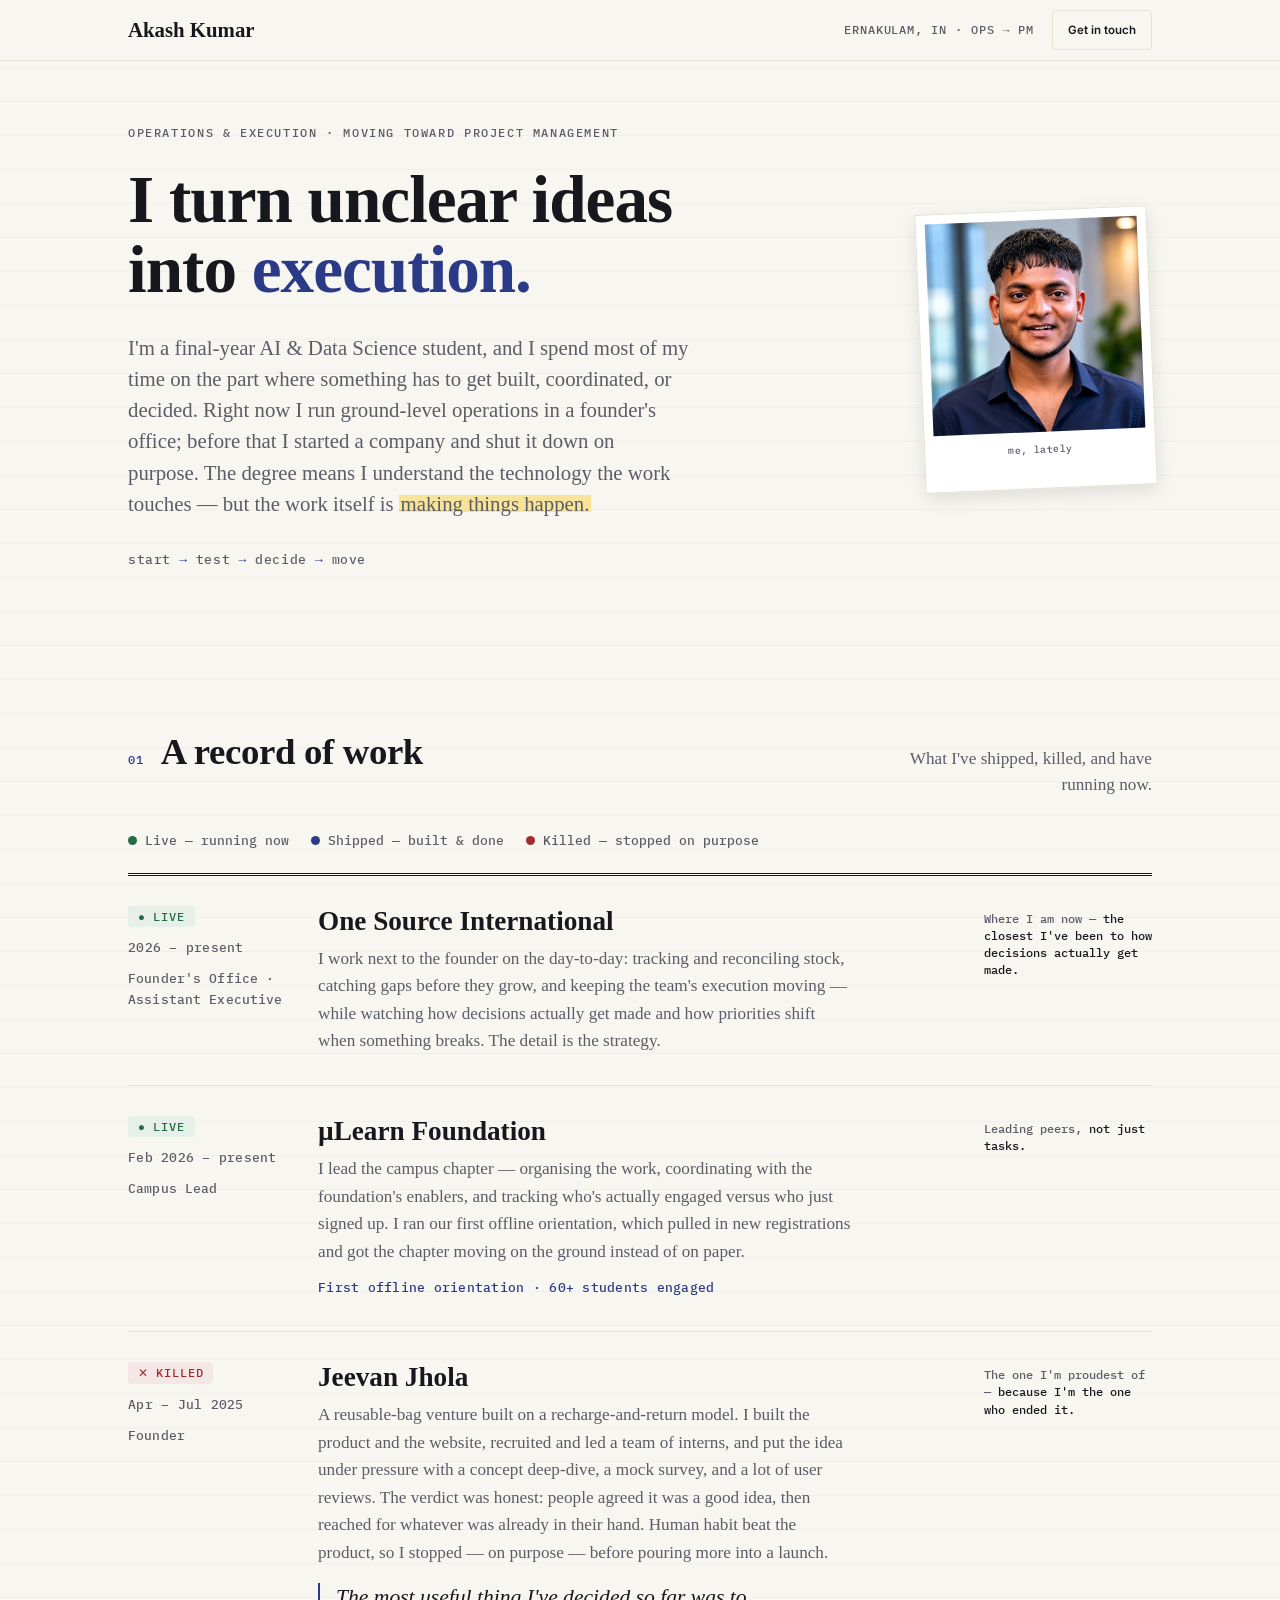
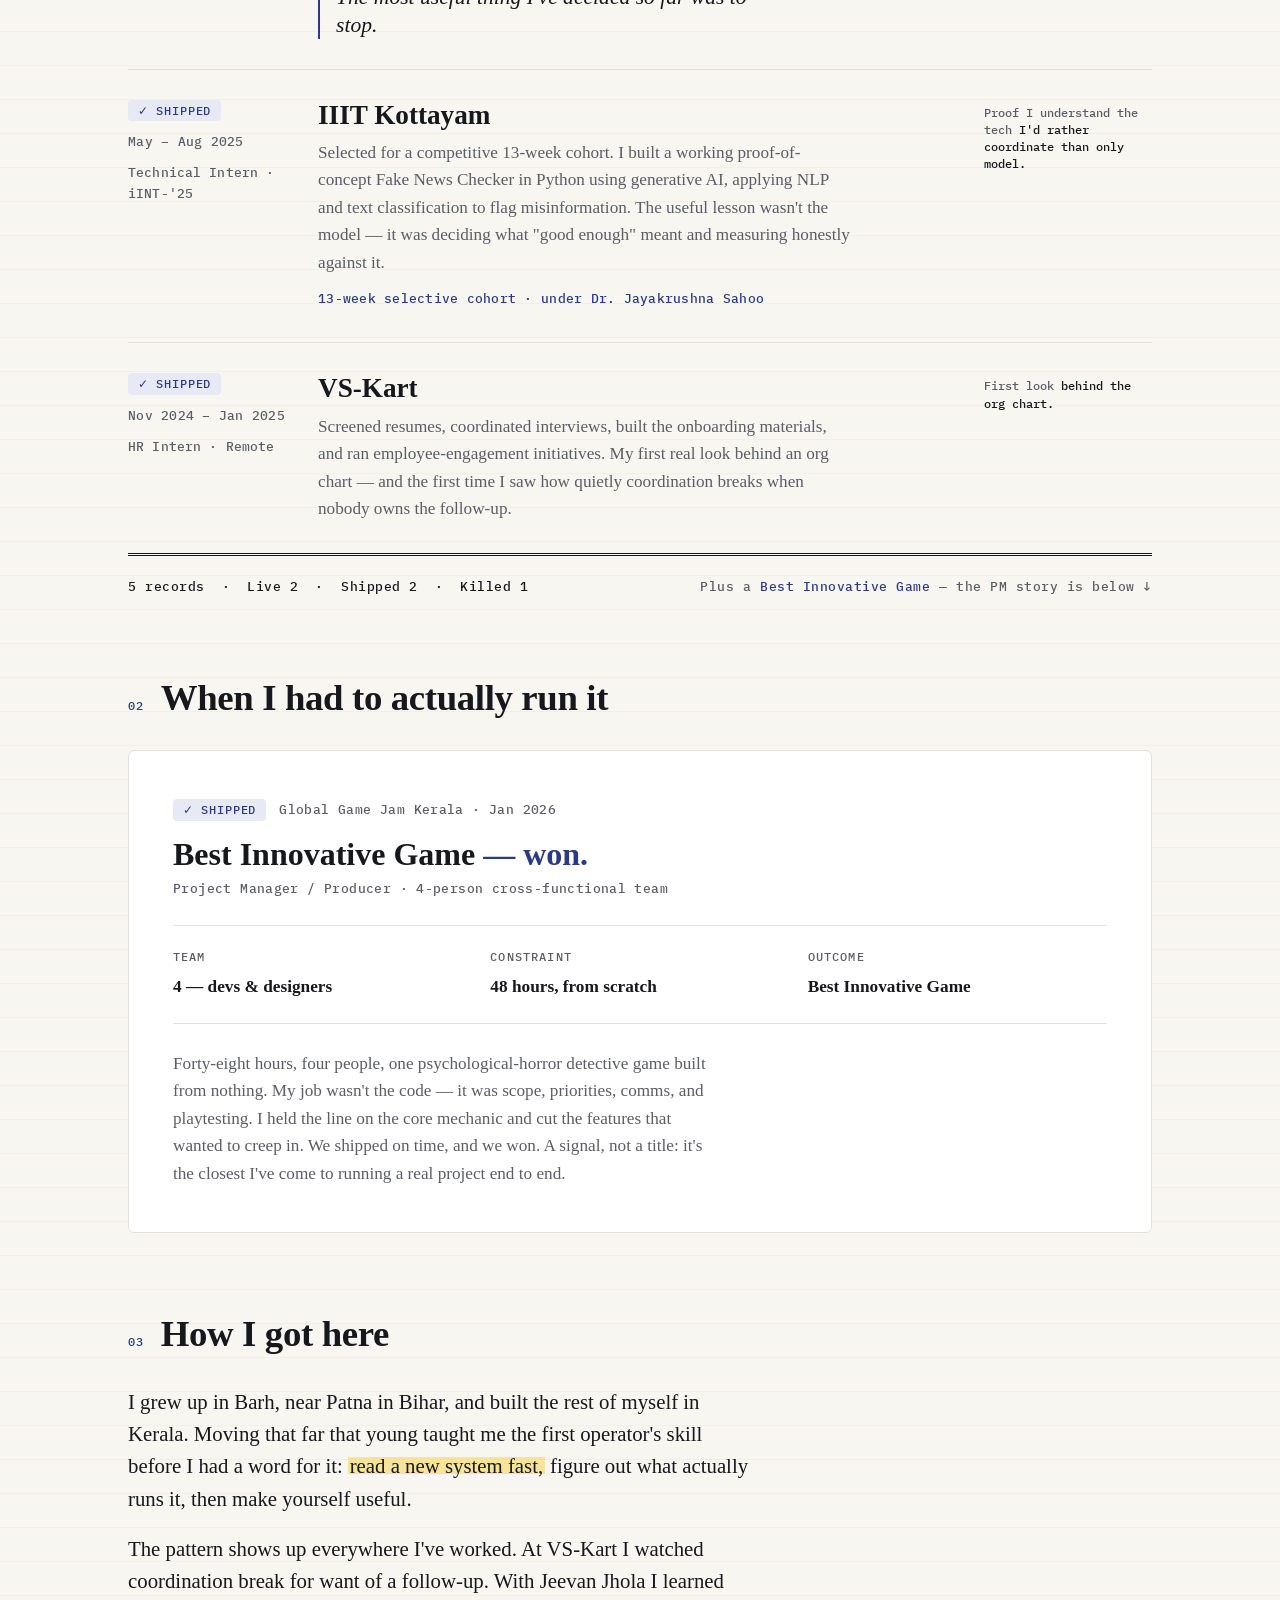
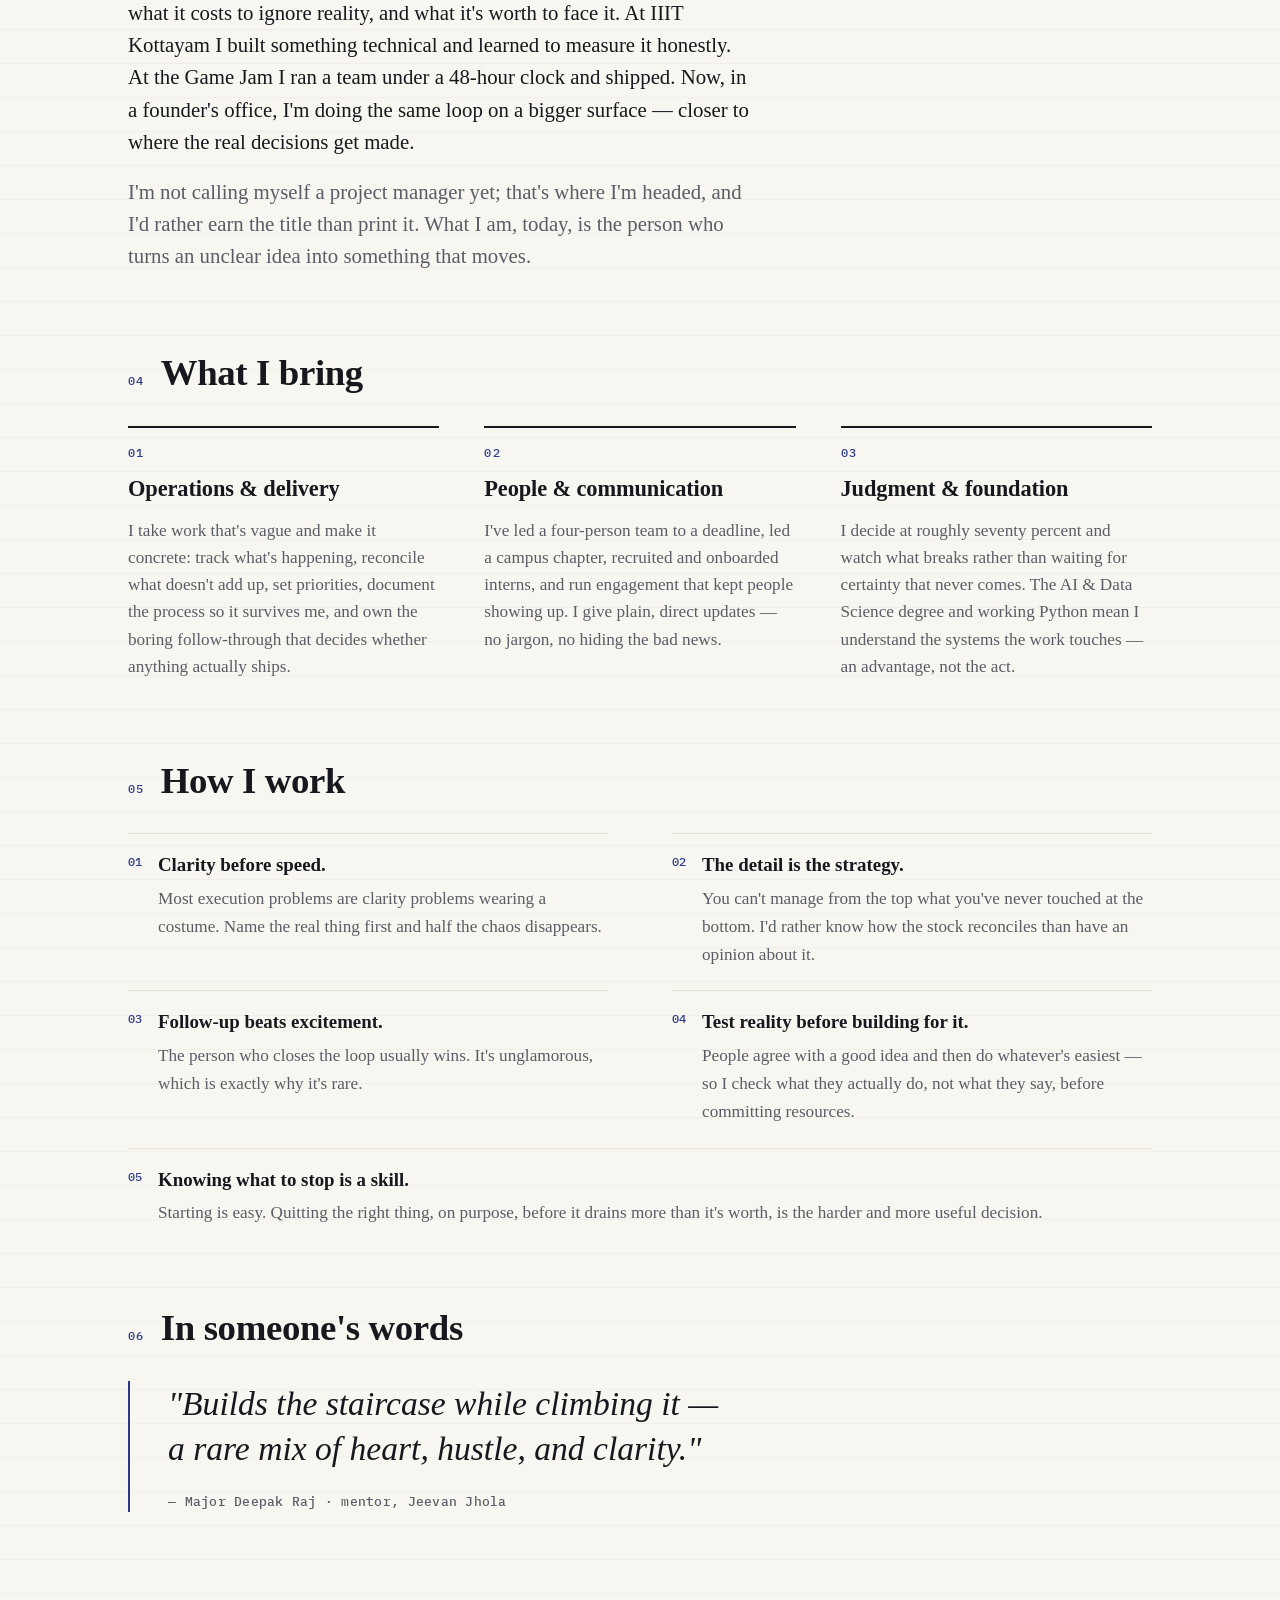
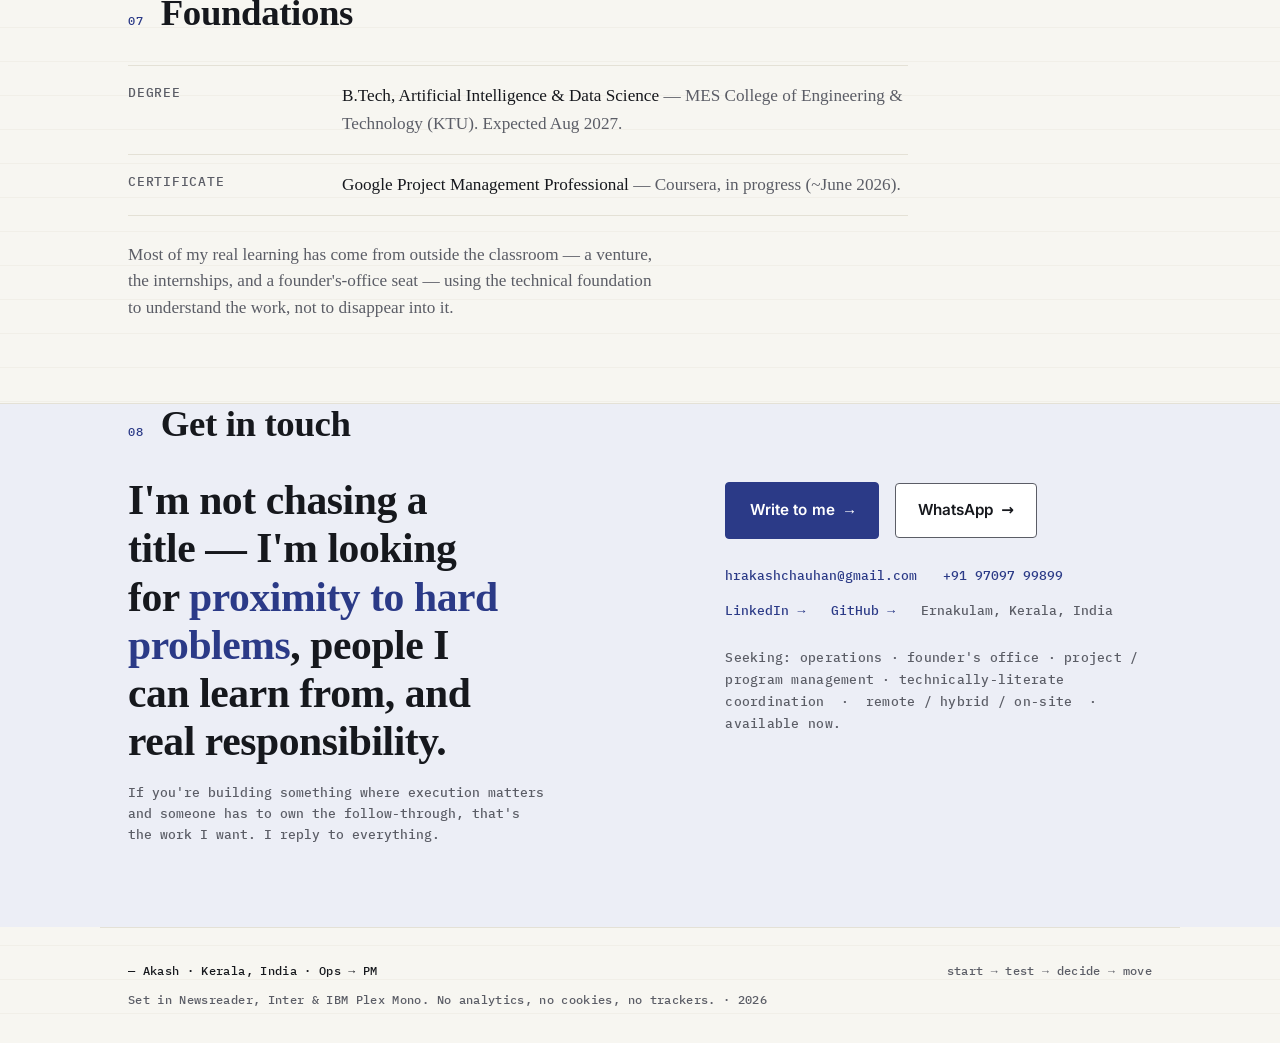
==== commit 2858167a: "Polish: anchor scroll-margin under sticky header, balance headings + pretty body wrap, mute contact " ====
--- a/index.html
+++ b/index.html
@@ -328,7 +328,7 @@
             <a href="tel:+919709799899">+91 97097 99899</a>
             <a href="https://www.linkedin.com/in/youfoundakash" target="_blank" rel="noopener noreferrer">LinkedIn →</a>
             <a href="https://github.com/hrakashchauhan" target="_blank" rel="noopener noreferrer">GitHub →</a>
-            <span>Ernakulam, Kerala, India</span>
+            <span class="loc">Ernakulam, Kerala, India</span>
           </div>
           <span class="seeking">Seeking: operations · founder's office · project / program management · technically-literate coordination &nbsp;·&nbsp; remote / hybrid / on-site &nbsp;·&nbsp; available now.</span>
         </div>
--- a/styles/main.css
+++ b/styles/main.css
@@ -23,12 +23,18 @@
 img { max-width: 100%; height: auto; display: block; }
 ::selection { background: var(--hl); color: var(--ink); }
 a { color: var(--accent); text-decoration: none; }
+/* anchor targets clear the sticky masthead instead of hiding beneath it */
+[id] { scroll-margin-top: calc(var(--head-h) + 18px); }
 
 /* Newsreader display moments */
 h1, h2, .entry, .quote-text, .award-line, .brand, .cl, .kill-note, .sig {
   font-family: var(--display); font-optical-sizing: auto;
 }
 h1, h2 { font-weight: 600; letter-spacing: -0.01em; line-height: 1.1; }
+/* editorial line-handling: balance headings, avoid orphans in body copy */
+h1, h2, .cl, .award-line, .entry, .quote-text { text-wrap: balance; }
+.lead, .row-body .out, .feat-body, .prose p, .principles span.t,
+.facts-list .fv, .arc-note, .contact .reply { text-wrap: pretty; }
 
 /* mono machinery */
 .eyebrow, .num, .meta, .dateline, .tag, .loop, .foot, .seeking, .metric, .fact-k,
@@ -239,6 +245,7 @@
 .contact .cta-row { display: flex; flex-wrap: wrap; gap: 16px; align-items: center; }
 .contact .links { display: flex; flex-wrap: wrap; gap: 14px 26px; font-family: var(--mono); font-size: var(--fs-meta); }
 .contact .links a { color: var(--accent); }
+.contact .links .loc { color: var(--ink-soft); }   /* location is a label, not a link */
 .contact .seeking { display: block; font-size: var(--fs-meta); letter-spacing: .02em; color: var(--ink-soft); max-width: 60ch; line-height: 1.7; }
 
 /* ---------- footer ---------- */
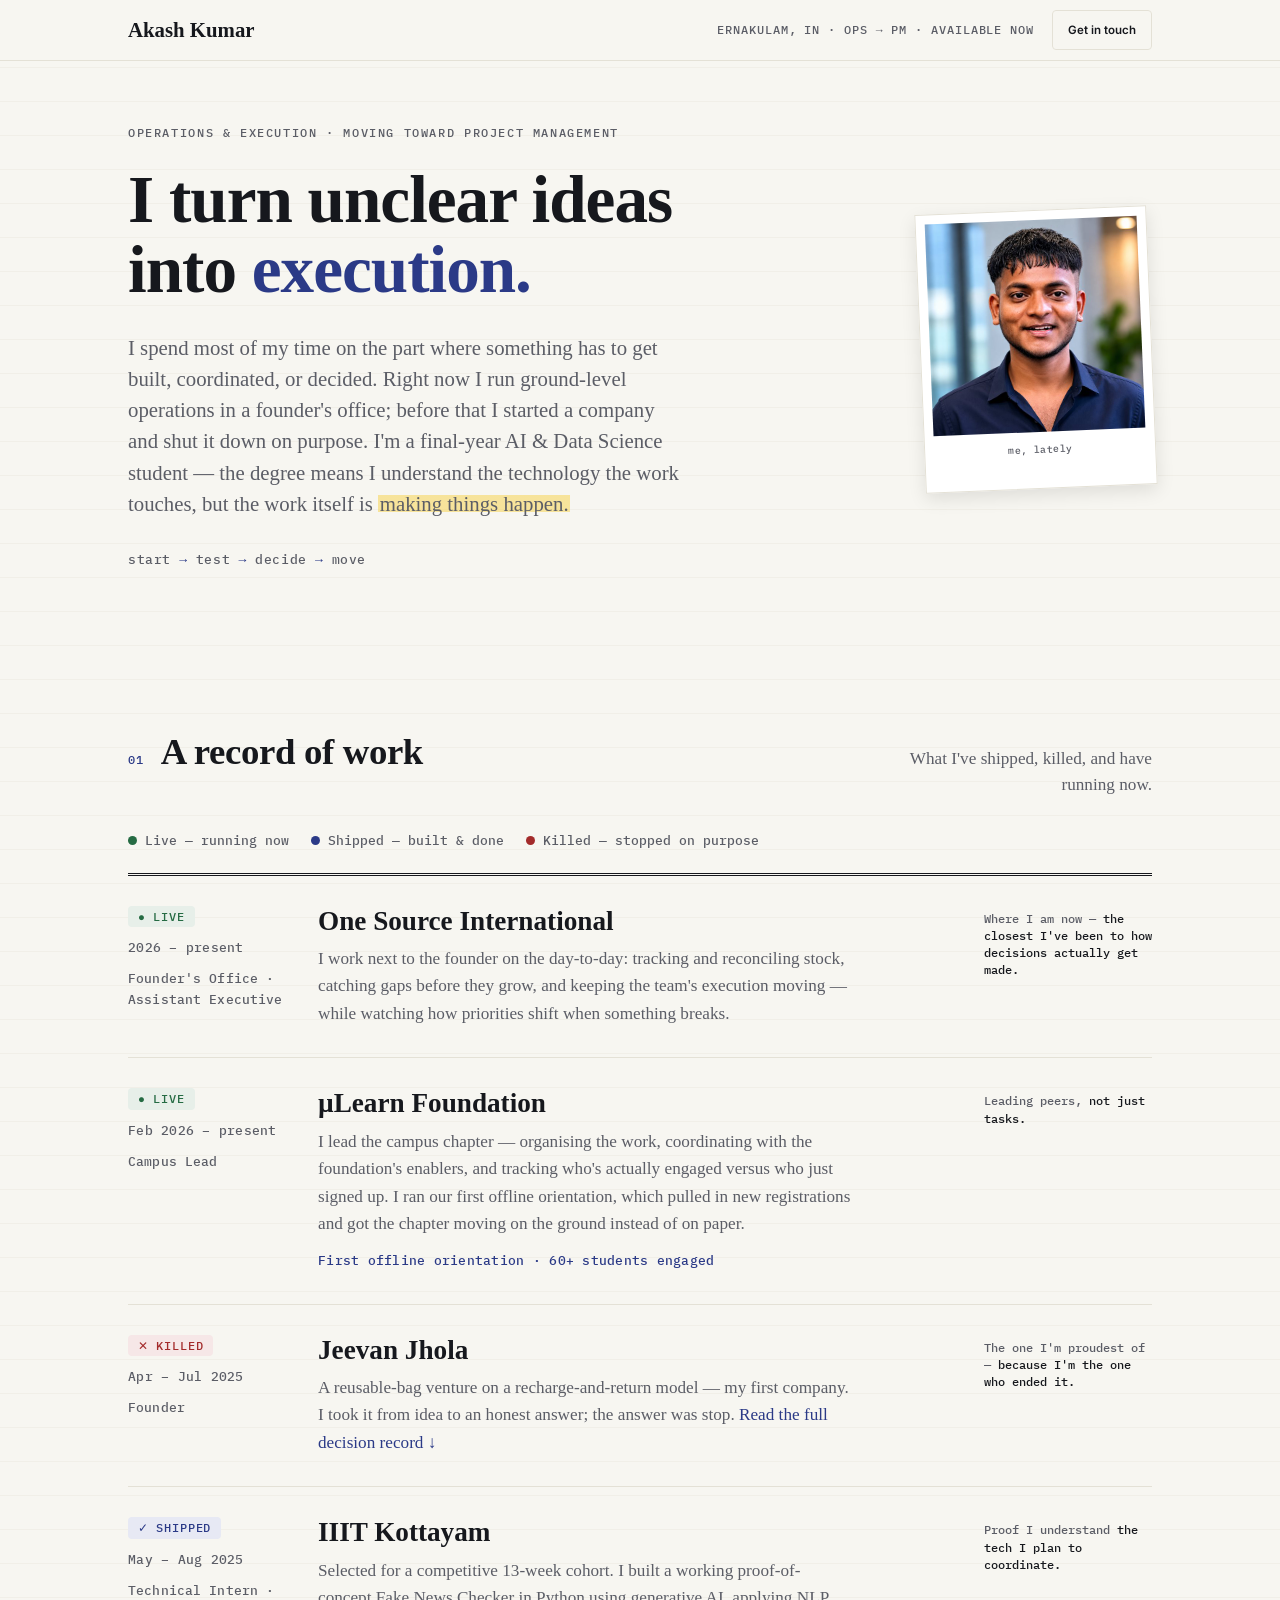
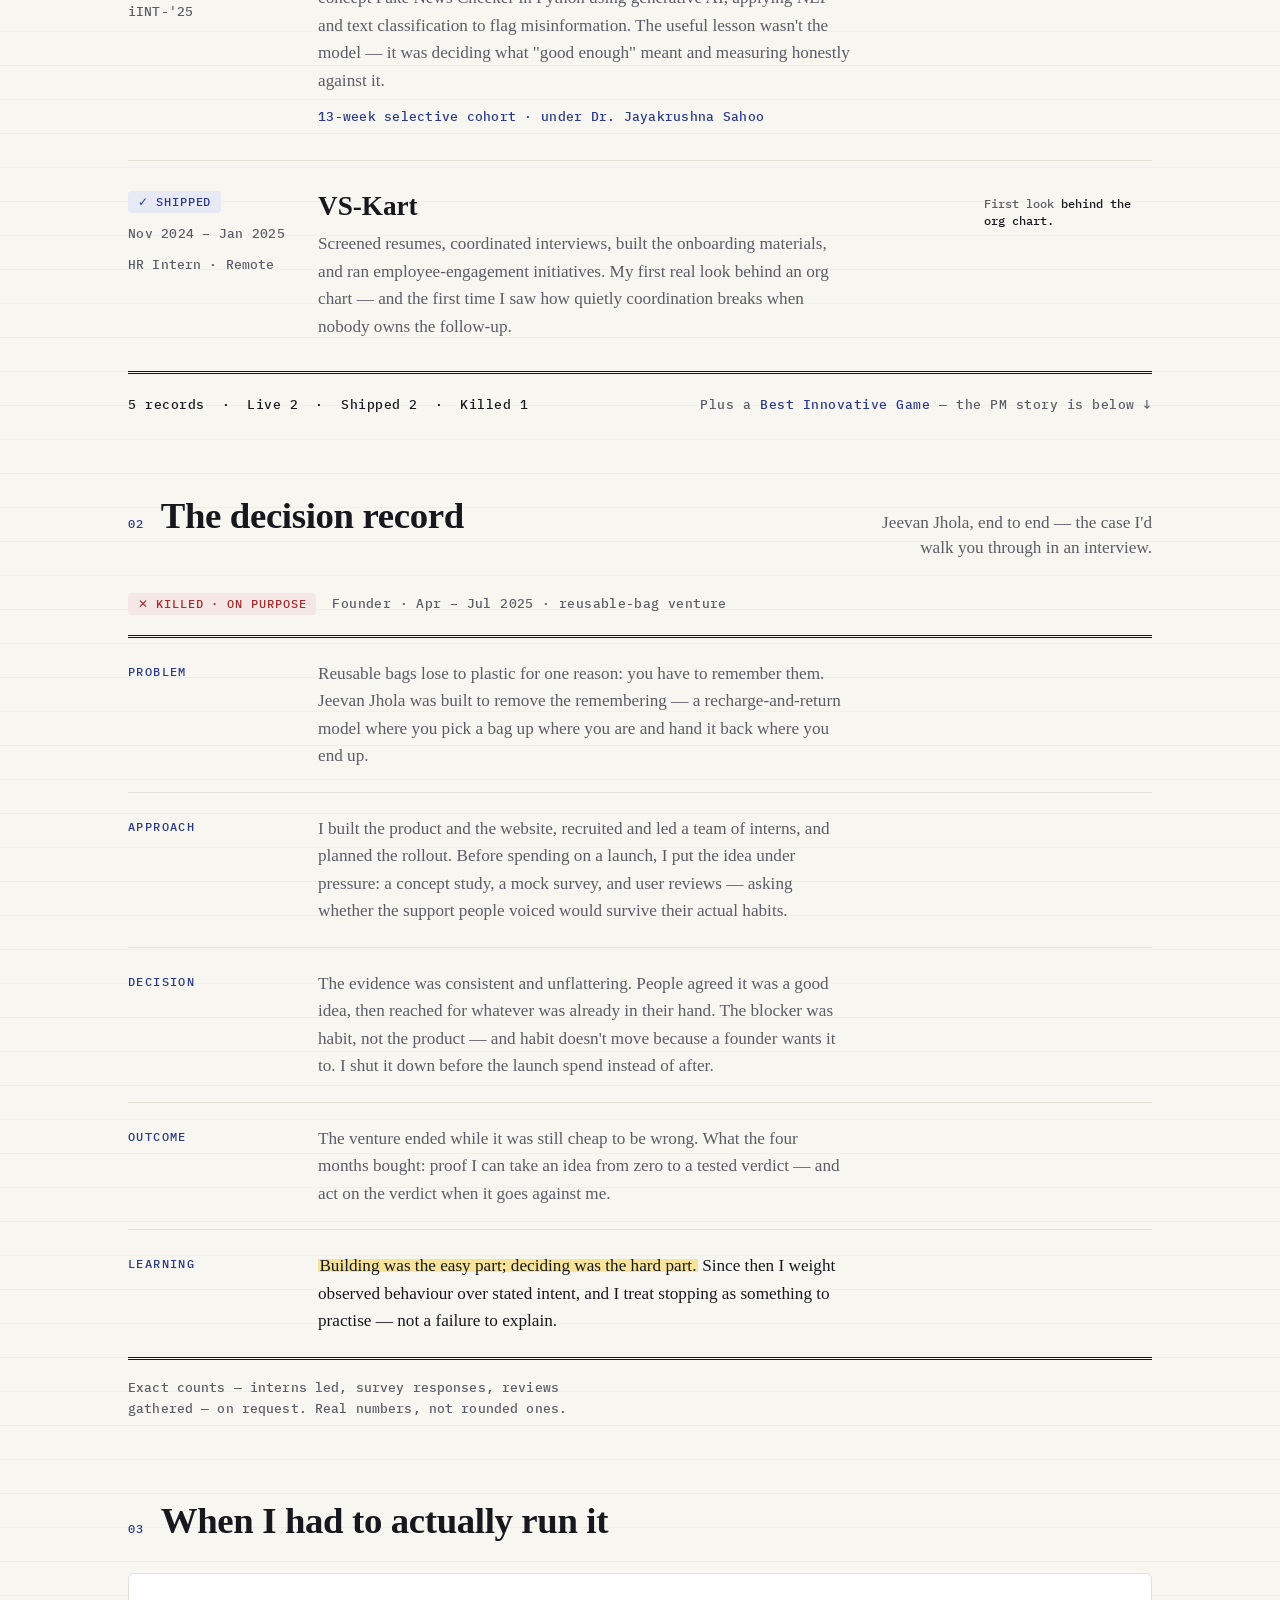
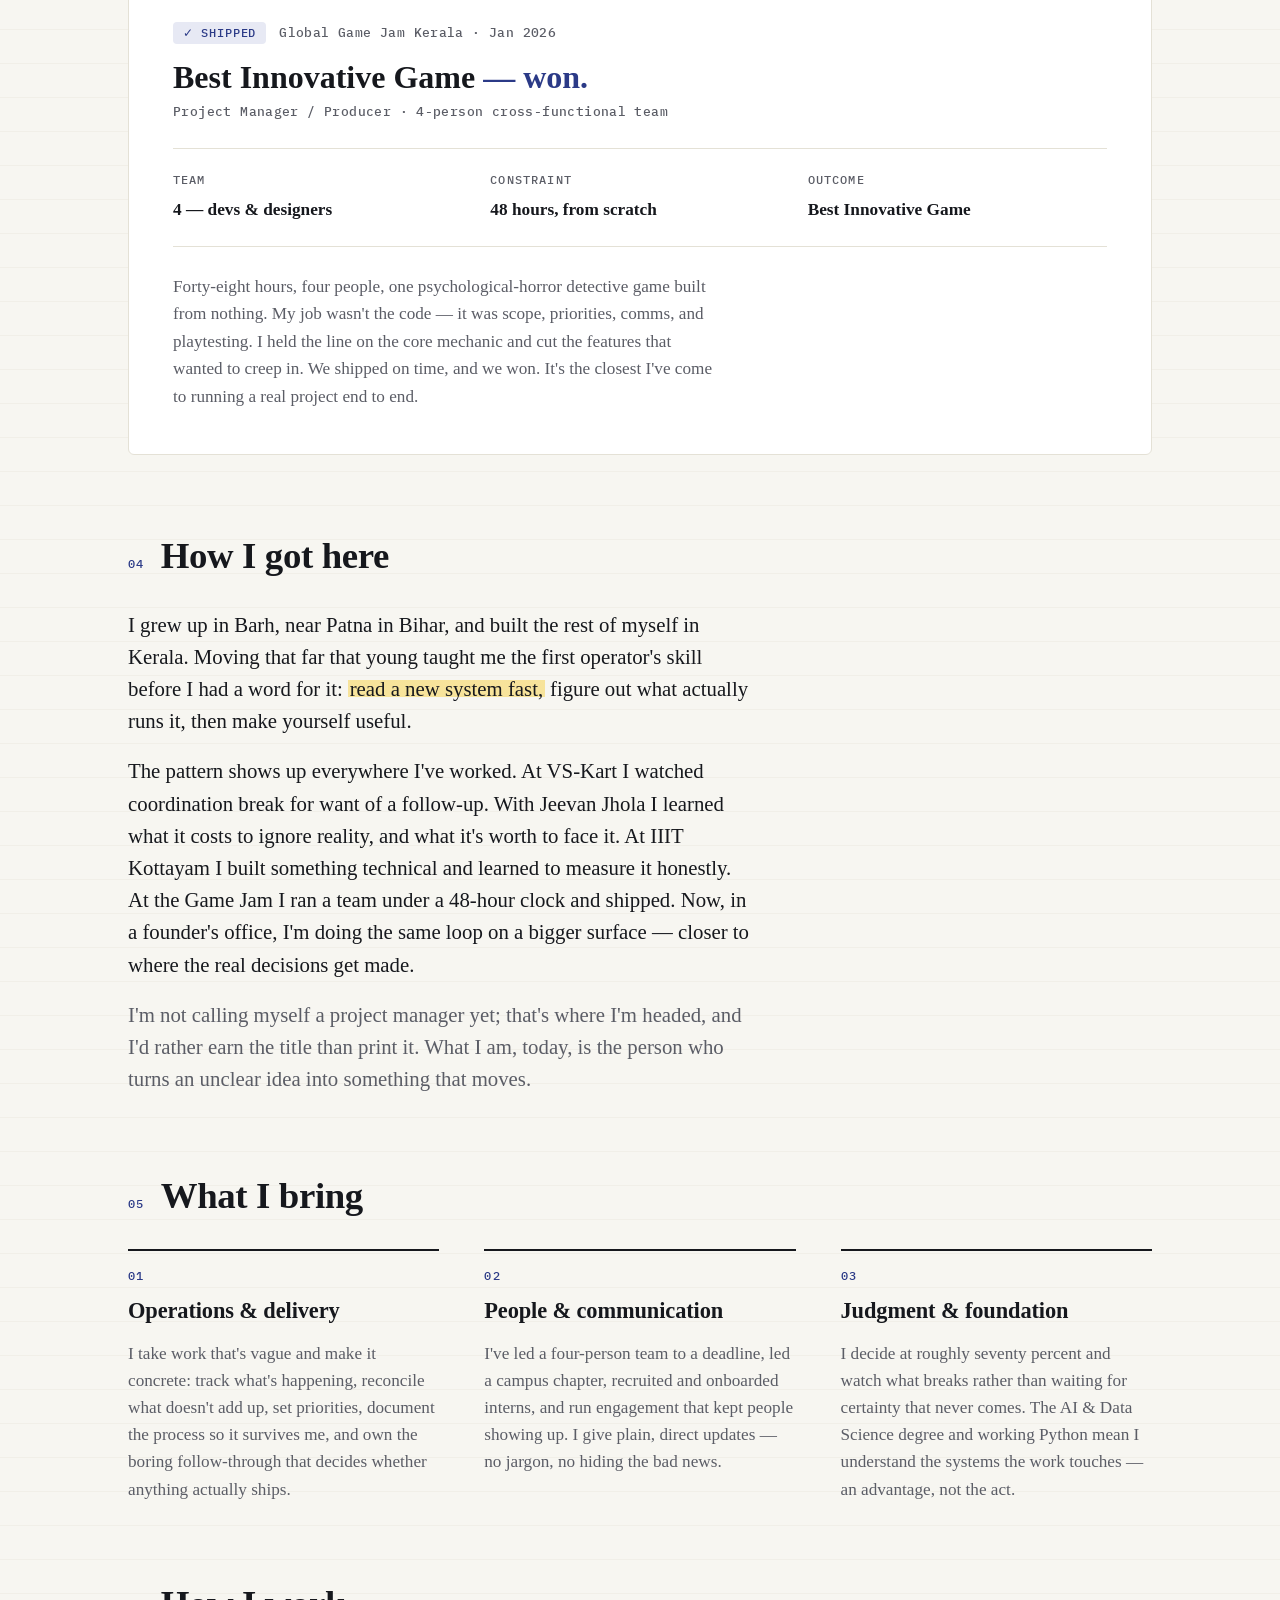
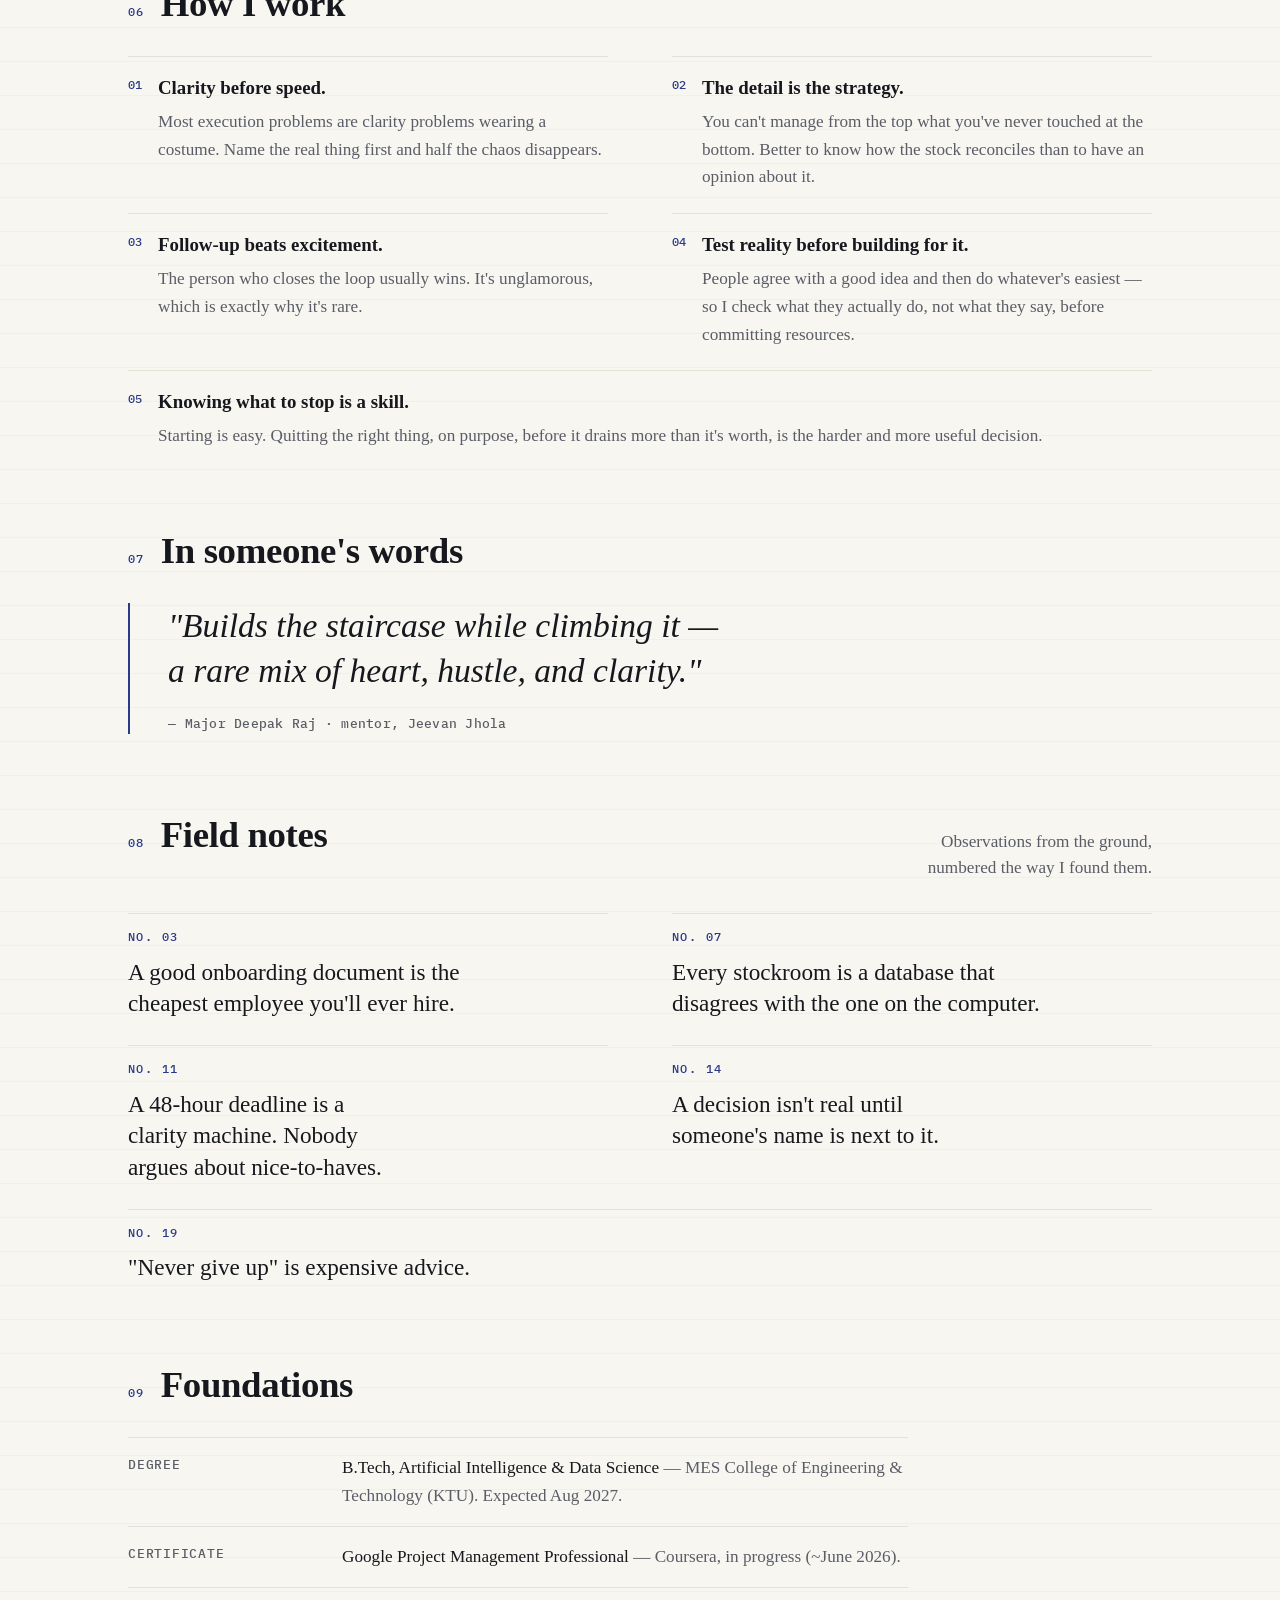
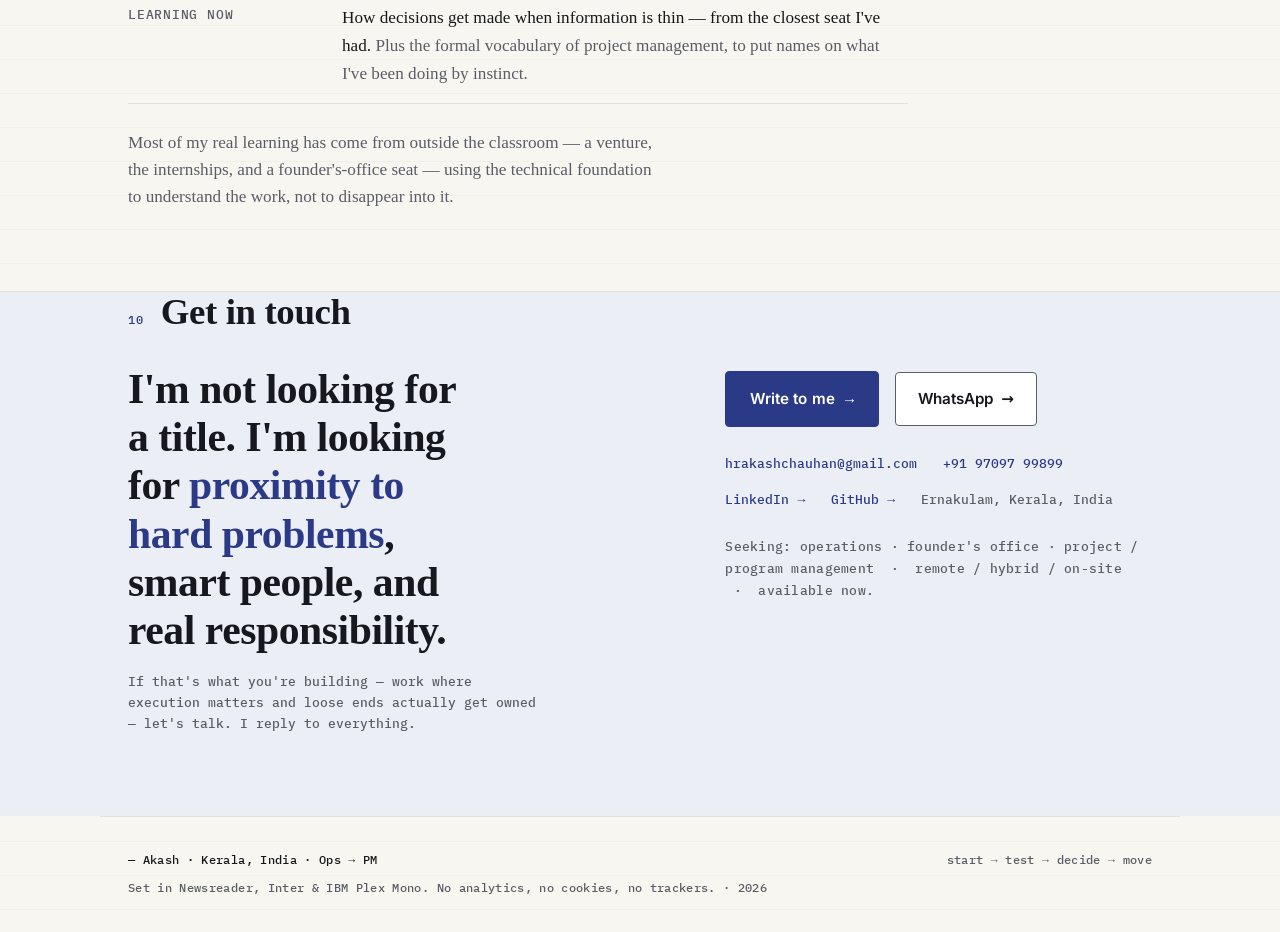
==== commit c58a4958: "v4.1: Case study + field notes + de-duplication Added the full "decision record" section (Jeevan Jho" ====
--- a/index.html
+++ b/index.html
@@ -16,7 +16,7 @@
        · JSON-LD "url" and "image"        (this file)
        · robots.txt   (Sitemap line)
        · sitemap.xml  (<loc>)
-     Current placeholder: https://akashkumar.netlify.app/   (see README "Set your domain")
+     Live domain: https://youfoundakash.netlify.app/   (see README "Set your domain")
      ============================================================================ -->
 
 <title>Akash Kumar — operator, building toward project management</title>
@@ -24,15 +24,15 @@
 <meta name="author" content="Akash Kumar">
 <meta name="theme-color" content="#F7F6F1" media="(prefers-color-scheme: light)">
 <meta name="theme-color" content="#15161B" media="(prefers-color-scheme: dark)">
-<link rel="canonical" href="https://akashkumar.netlify.app/">
+<link rel="canonical" href="https://youfoundakash.netlify.app/">
 
 <!-- Open Graph -->
 <meta property="og:type" content="website">
 <meta property="og:site_name" content="Akash Kumar">
 <meta property="og:title" content="Akash Kumar — operator, building toward project management">
 <meta property="og:description" content="I turn unclear ideas into execution. A technically-literate operator running operations in a founder's office, building toward project management. Live · shipped · killed.">
-<meta property="og:url" content="https://akashkumar.netlify.app/">
-<meta property="og:image" content="https://akashkumar.netlify.app/assets/og-image.png">
+<meta property="og:url" content="https://youfoundakash.netlify.app/">
+<meta property="og:image" content="https://youfoundakash.netlify.app/assets/og-image.png">
 <meta property="og:image:width" content="1200">
 <meta property="og:image:height" content="630">
 <meta property="og:image:alt" content="Akash Kumar — a ledger of work he's shipped, killed, and has running now.">
@@ -42,7 +42,7 @@
 <meta name="twitter:card" content="summary_large_image">
 <meta name="twitter:title" content="Akash Kumar — operator, building toward project management">
 <meta name="twitter:description" content="I turn unclear ideas into execution. Operations in a founder's office, building toward project management.">
-<meta name="twitter:image" content="https://akashkumar.netlify.app/assets/og-image.png">
+<meta name="twitter:image" content="https://youfoundakash.netlify.app/assets/og-image.png">
 <meta name="twitter:image:alt" content="Akash Kumar — a ledger of work shipped, killed, and live.">
 
 <!-- Icons + manifest -->
@@ -65,15 +65,15 @@
   "@context": "https://schema.org",
   "@type": "Person",
   "name": "Akash Kumar",
-  "url": "https://akashkumar.netlify.app/",
-  "image": "https://akashkumar.netlify.app/assets/og-image.png",
-  "jobTitle": "Operations & Execution (Founder's Office)",
-  "worksFor": { "@type": "Organization", "name": "One Source International Pvt. Ltd." },
+  "url": "https://youfoundakash.netlify.app/",
+  "image": "https://youfoundakash.netlify.app/assets/og-image.png",
+  "jobTitle": "Assistant Executive — Founder's Office",
+  "worksFor": { "@type": "Organization", "name": "One Source International" },
   "description": "A technically-literate operator moving toward project management. Runs ground-level operations in a founder's office; founded and deliberately shut down a startup (Jeevan Jhola). Studying AI & Data Science.",
   "email": "mailto:hrakashchauhan@gmail.com",
   "telephone": "+91-9709799899",
   "address": { "@type": "PostalAddress", "addressLocality": "Ernakulam", "addressRegion": "Kerala", "addressCountry": "IN" },
-  "alumniOf": { "@type": "CollegeOrUniversity", "name": "MES College of Engineering & Technology (APJ Abdul Kalam Technological University)" },
+  "affiliation": { "@type": "CollegeOrUniversity", "name": "MES College of Engineering & Technology (APJ Abdul Kalam Technological University)" },
   "award": "Best Innovative Game — Global Game Jam Kerala 2026",
   "knowsAbout": ["Operations", "Execution", "Project Management", "Stakeholder Communication", "Prioritization", "Team Leadership", "Process Documentation", "Python", "Natural Language Processing"],
   "sameAs": ["https://www.linkedin.com/in/youfoundakash", "https://github.com/hrakashchauhan"]
@@ -89,7 +89,7 @@
   <div class="bar">
     <a class="brand" href="#top">Akash Kumar</a>
     <div class="head-right">
-      <span class="dateline">Ernakulam, IN · Ops → PM</span>
+      <span class="dateline">Ernakulam, IN · Ops → PM · Available now</span>
       <a class="btn-ghost" href="#contact">Get in touch</a>
     </div>
   </div>
@@ -103,7 +103,7 @@
       <div>
         <span class="eyebrow">Operations &amp; execution · moving toward project management</span>
         <h1>I turn unclear ideas into <span class="ac">execution.</span></h1>
-        <p class="lead">I'm a final-year AI &amp; Data Science student, and I spend most of my time on the part where something has to get built, coordinated, or decided. Right now I run ground-level operations in a founder's office; before that I started a company and shut it down on purpose. The degree means I understand the technology the work touches — but the work itself is <span class="hl">making things happen.</span></p>
+        <p class="lead">I spend most of my time on the part where something has to get built, coordinated, or decided. Right now I run ground-level operations in a founder's office; before that I started a company and shut it down on purpose. I'm a final-year AI &amp; Data Science student — the degree means I understand the technology the work touches, but the work itself is <span class="hl">making things happen.</span></p>
         <span class="loop">start <span class="ar">→</span> test <span class="ar">→</span> decide <span class="ar">→</span> move</span>
       </div>
       <aside class="hero-aside">
@@ -141,7 +141,7 @@
         <div class="row-main">
           <div class="row-body">
             <h3 class="entry">One Source International</h3>
-            <p class="out">I work next to the founder on the day-to-day: tracking and reconciling stock, catching gaps before they grow, and keeping the team's execution moving — while watching how decisions actually get made and how priorities shift when something breaks. The detail is the strategy.</p>
+            <p class="out">I work next to the founder on the day-to-day: tracking and reconciling stock, catching gaps before they grow, and keeping the team's execution moving — while watching how priorities shift when something breaks.</p>
             <!-- ADD REAL WIN/NUMBER HERE if true (exhibition ops, vendor coordination, databases built, workflows improved, sales supported). See CONTENT-TODO.md. -->
           </div>
           <p class="row-note">Where I am now — <b>the closest I've been to how decisions actually get made.</b></p>
@@ -173,9 +173,7 @@
         <div class="row-main">
           <div class="row-body">
             <h3 class="entry">Jeevan Jhola</h3>
-            <p class="out">A reusable-bag venture built on a recharge-and-return model. I built the product and the website, recruited and led a team of interns, and put the idea under pressure with a concept deep-dive, a mock survey, and a lot of user reviews. The verdict was honest: people agreed it was a good idea, then reached for whatever was already in their hand. Human habit beat the product, so I stopped — on purpose — before pouring more into a launch.</p>
-            <!-- ADD REAL FIGURES HERE if true (interns led · mock-survey responses · reviews gathered). See CONTENT-TODO.md. -->
-            <p class="kill-note">The most useful thing I've decided so far was to stop.</p>
+            <p class="out">A reusable-bag venture on a recharge-and-return model — my first company. I took it from idea to an honest answer; the answer was stop. <a class="ilink" href="#casestudy">Read the full decision record ↓</a></p>
           </div>
           <p class="row-note">The one I'm proudest of — <b>because I'm the one who ended it.</b></p>
         </div>
@@ -193,7 +191,7 @@
             <p class="out">Selected for a competitive 13-week cohort. I built a working proof-of-concept Fake News Checker in Python using generative AI, applying NLP and text classification to flag misinformation. The useful lesson wasn't the model — it was deciding what "good enough" meant and measuring honestly against it.</p>
             <span class="metric">13-week selective cohort · under Dr. Jayakrushna Sahoo</span>
           </div>
-          <p class="row-note">Proof I understand the tech <b>I'd rather coordinate than only model.</b></p>
+          <p class="row-note">Proof I understand <b>the tech I plan to coordinate.</b></p>
         </div>
       </article>
 
@@ -221,10 +219,46 @@
     </p>
   </section>
 
-  <!-- S3 · the Game Jam feature (the one concrete PM artifact) -->
+  <!-- S3 · the Jeevan Jhola decision record (the case study) -->
+  <section class="section wrap reveal" id="casestudy" aria-labelledby="h-case">
+    <header class="sec-head">
+      <span class="num">02</span>
+      <h2 id="h-case">The decision record</h2>
+      <p class="lead">Jeevan Jhola, end to end — the case I'd walk you through in an interview.</p>
+    </header>
+    <div class="case">
+      <p class="case-top"><span class="tag killed"><span class="g" aria-hidden="true">✕</span> Killed · on purpose</span> <span class="feat-role">Founder · Apr – Jul 2025 · reusable-bag venture</span></p>
+      <dl class="case-spine">
+        <div class="cs-row">
+          <dt>Problem</dt>
+          <dd>Reusable bags lose to plastic for one reason: you have to remember them. Jeevan Jhola was built to remove the remembering — a recharge-and-return model where you pick a bag up where you are and hand it back where you end up.</dd>
+        </div>
+        <div class="cs-row">
+          <dt>Approach</dt>
+          <dd>I built the product and the website, recruited and led a team of interns, and planned the rollout. Before spending on a launch, I put the idea under pressure: a concept study, a mock survey, and user reviews — asking whether the support people voiced would survive their actual habits.</dd>
+        </div>
+        <div class="cs-row">
+          <dt>Decision</dt>
+          <dd>The evidence was consistent and unflattering. People agreed it was a good idea, then reached for whatever was already in their hand. The blocker was habit, not the product — and habit doesn't move because a founder wants it to. I shut it down before the launch spend instead of after.</dd>
+        </div>
+        <div class="cs-row">
+          <dt>Outcome</dt>
+          <dd>The venture ended while it was still cheap to be wrong. What the four months bought: proof I can take an idea from zero to a tested verdict — and act on the verdict when it goes against me.</dd>
+        </div>
+        <div class="cs-row">
+          <dt>Learning</dt>
+          <dd><span class="hl">Building was the easy part; deciding was the hard part.</span> Since then I weight observed behaviour over stated intent, and I treat stopping as something to practise — not a failure to explain.</dd>
+        </div>
+      </dl>
+      <!-- ADD REAL FIGURES HERE if true (interns led · mock-survey responses · reviews gathered) — replace the line below. See CONTENT-TODO.md. -->
+      <p class="case-foot">Exact counts — interns led, survey responses, reviews gathered — on request. Real numbers, not rounded ones.</p>
+    </div>
+  </section>
+
+  <!-- S4 · the Game Jam feature (the one concrete PM artifact) -->
   <section class="section wrap reveal" id="gamejam" aria-labelledby="h-gj">
     <header class="sec-head">
-      <span class="num">02</span>
+      <span class="num">03</span>
       <h2 id="h-gj">When I had to actually run it</h2>
     </header>
     <div class="feature">
@@ -236,14 +270,14 @@
         <div><span class="fact-k">Constraint</span><span class="fact-v">48 hours, from scratch</span></div>
         <div><span class="fact-k">Outcome</span><span class="fact-v">Best Innovative Game</span></div>
       </div>
-      <p class="feat-body">Forty-eight hours, four people, one psychological-horror detective game built from nothing. My job wasn't the code — it was scope, priorities, comms, and playtesting. I held the line on the core mechanic and cut the features that wanted to creep in. We shipped on time, and we won. A signal, not a title: it's the closest I've come to running a real project end to end.</p>
-    </div>
-  </section>
-
-  <!-- S4 · how I got here (the arc) -->
+      <p class="feat-body">Forty-eight hours, four people, one psychological-horror detective game built from nothing. My job wasn't the code — it was scope, priorities, comms, and playtesting. I held the line on the core mechanic and cut the features that wanted to creep in. We shipped on time, and we won. It's the closest I've come to running a real project end to end.</p>
+    </div>
+  </section>
+
+  <!-- S5 · how I got here (the arc) -->
   <section class="section wrap reveal" id="arc" aria-labelledby="h-arc">
     <header class="sec-head">
-      <span class="num">03</span>
+      <span class="num">04</span>
       <h2 id="h-arc">How I got here</h2>
     </header>
     <div class="prose">
@@ -253,9 +287,9 @@
     </div>
   </section>
 
-  <!-- S5 · what I bring -->
+  <!-- S6 · what I bring -->
   <section class="section wrap reveal" id="bring" aria-labelledby="h-bring">
-    <header class="sec-head"><span class="num">04</span><h2 id="h-bring">What I bring</h2></header>
+    <header class="sec-head"><span class="num">05</span><h2 id="h-bring">What I bring</h2></header>
     <div class="bring">
       <div class="bring-col">
         <span class="num">01</span>
@@ -275,21 +309,21 @@
     </div>
   </section>
 
-  <!-- S6 · how I work (principles) -->
+  <!-- S7 · how I work (principles) -->
   <section class="section wrap reveal" id="principles" aria-labelledby="h-principles">
-    <header class="sec-head"><span class="num">05</span><h2 id="h-principles">How I work</h2></header>
+    <header class="sec-head"><span class="num">06</span><h2 id="h-principles">How I work</h2></header>
     <ol class="principles">
       <li><span class="num">01</span><span><b>Clarity before speed.</b><span class="t">Most execution problems are clarity problems wearing a costume. Name the real thing first and half the chaos disappears.</span></span></li>
-      <li><span class="num">02</span><span><b>The detail is the strategy.</b><span class="t">You can't manage from the top what you've never touched at the bottom. I'd rather know how the stock reconciles than have an opinion about it.</span></span></li>
+      <li><span class="num">02</span><span><b>The detail is the strategy.</b><span class="t">You can't manage from the top what you've never touched at the bottom. Better to know how the stock reconciles than to have an opinion about it.</span></span></li>
       <li><span class="num">03</span><span><b>Follow-up beats excitement.</b><span class="t">The person who closes the loop usually wins. It's unglamorous, which is exactly why it's rare.</span></span></li>
       <li><span class="num">04</span><span><b>Test reality before building for it.</b><span class="t">People agree with a good idea and then do whatever's easiest — so I check what they actually do, not what they say, before committing resources.</span></span></li>
       <li><span class="num">05</span><span><b>Knowing what to stop is a skill.</b><span class="t">Starting is easy. Quitting the right thing, on purpose, before it drains more than it's worth, is the harder and more useful decision.</span></span></li>
     </ol>
   </section>
 
-  <!-- S7 · testimonial -->
+  <!-- S8 · testimonial -->
   <section class="section wrap reveal" id="says" aria-labelledby="h-says">
-    <header class="sec-head"><span class="num">06</span><h2 id="h-says">In someone's words</h2></header>
+    <header class="sec-head"><span class="num">07</span><h2 id="h-says">In someone's words</h2></header>
     <blockquote class="quote">
       <p class="quote-text">"Builds the staircase while climbing it — a rare mix of heart, hustle, and clarity."</p>
       <cite>— Major Deepak Raj · mentor, Jeevan Jhola</cite>
@@ -299,28 +333,45 @@
     <blockquote class="quote"><p class="quote-text">"their exact words"</p><cite>— Name · role / company</cite></blockquote> -->
   </section>
 
-  <!-- S8 · foundations -->
+  <!-- S9 · field notes (the signature voice) -->
+  <section class="section wrap reveal" id="notes" aria-labelledby="h-notes">
+    <header class="sec-head">
+      <span class="num">08</span>
+      <h2 id="h-notes">Field notes</h2>
+      <p class="lead">Observations from the ground, numbered the way I found them.</p>
+    </header>
+    <ul class="fnotes">
+      <li><span class="fn-num">No. 03</span><p>A good onboarding document is the cheapest employee you'll ever hire.</p></li>
+      <li><span class="fn-num">No. 07</span><p>Every stockroom is a database that disagrees with the one on the computer.</p></li>
+      <li><span class="fn-num">No. 11</span><p>A 48-hour deadline is a clarity machine. Nobody argues about nice-to-haves.</p></li>
+      <li><span class="fn-num">No. 14</span><p>A decision isn't real until someone's name is next to it.</p></li>
+      <li><span class="fn-num">No. 19</span><p>"Never give up" is expensive advice.</p></li>
+    </ul>
+  </section>
+
+  <!-- S10 · foundations -->
   <section class="section wrap reveal" id="foundations" aria-labelledby="h-found">
-    <header class="sec-head"><span class="num">07</span><h2 id="h-found">Foundations</h2></header>
+    <header class="sec-head"><span class="num">09</span><h2 id="h-found">Foundations</h2></header>
     <div class="facts-list">
       <div class="fr"><span class="fk">Degree</span><span class="fv">B.Tech, Artificial Intelligence &amp; Data Science <span class="s">— MES College of Engineering &amp; Technology (KTU). Expected Aug 2027.</span></span></div>
       <div class="fr"><span class="fk">Certificate</span><span class="fv">Google Project Management Professional <span class="s">— Coursera, in progress (~June 2026).</span></span></div>
+      <div class="fr"><span class="fk">Learning now</span><span class="fv">How decisions get made when information is thin — from the closest seat I've had. <span class="s">Plus the formal vocabulary of project management, to put names on what I've been doing by instinct.</span></span></div>
     </div>
     <p class="arc-note">Most of my real learning has come from outside the classroom — a venture, the internships, and a founder's-office seat — using the technical foundation to understand the work, not to disappear into it.</p>
   </section>
 
-  <!-- S9 · contact -->
+  <!-- S11 · contact -->
   <section class="section contact reveal" id="contact" aria-labelledby="h-contact">
     <div class="wrap">
-      <header class="sec-head"><span class="num">08</span><h2 id="h-contact">Get in touch</h2></header>
+      <header class="sec-head"><span class="num">10</span><h2 id="h-contact">Get in touch</h2></header>
       <div class="contact-grid">
         <div class="contact-left">
-          <p class="cl">I'm not chasing a title — I'm looking for <span class="ac">proximity to hard problems</span>, people I can learn from, and real responsibility.</p>
-          <p class="reply">If you're building something where execution matters and someone has to own the follow-through, that's the work I want. I reply to everything.</p>
+          <p class="cl">I'm not looking for a title. I'm looking for <span class="ac">proximity to hard problems</span>, smart people, and real responsibility.</p>
+          <p class="reply">If that's what you're building — work where execution matters and loose ends actually get owned — let's talk. I reply to everything.</p>
         </div>
         <div class="contact-right">
           <div class="cta-row">
-            <a class="btn" href="mailto:hrakashchauhan@gmail.com">Write to me <span class="ar" aria-hidden="true">→</span></a>
+            <a class="btn" href="mailto:hrakashchauhan@gmail.com?subject=Saw%20your%20portfolio%20%E2%80%94%20let%27s%20talk">Write to me <span class="ar" aria-hidden="true">→</span></a>
             <a class="btn-ghost" href="https://wa.me/919709799899?text=Hi%20Akash%2C%20I%20saw%20your%20portfolio%20%E2%80%94%20would%20love%20to%20connect." target="_blank" rel="noopener noreferrer">WhatsApp <span class="ar" aria-hidden="true">→</span></a>
           </div>
           <div class="links">
@@ -330,7 +381,7 @@
             <a href="https://github.com/hrakashchauhan" target="_blank" rel="noopener noreferrer">GitHub →</a>
             <span class="loc">Ernakulam, Kerala, India</span>
           </div>
-          <span class="seeking">Seeking: operations · founder's office · project / program management · technically-literate coordination &nbsp;·&nbsp; remote / hybrid / on-site &nbsp;·&nbsp; available now.</span>
+          <span class="seeking">Seeking: operations · founder's office · project / program management &nbsp;·&nbsp; remote / hybrid / on-site &nbsp;·&nbsp; available now.</span>
         </div>
       </div>
     </div>
--- a/styles/main.css
+++ b/styles/main.css
@@ -27,7 +27,7 @@
 [id] { scroll-margin-top: calc(var(--head-h) + 18px); }
 
 /* Newsreader display moments */
-h1, h2, .entry, .quote-text, .award-line, .brand, .cl, .kill-note, .sig {
+h1, h2, .entry, .quote-text, .award-line, .brand, .cl, .sig {
   font-family: var(--display); font-optical-sizing: auto;
 }
 h1, h2 { font-weight: 600; letter-spacing: -0.01em; line-height: 1.1; }
@@ -162,7 +162,6 @@
 .row-body .entry { font-size: clamp(1.4rem, 1.2rem + 0.7vw, 1.7rem); font-weight: 600; margin-bottom: 8px; line-height: 1.15; }
 .row-body .out { font-size: var(--fs-body); color: var(--ink-soft); max-width: 62ch; line-height: 1.6; }
 .row-body .metric { display: inline-block; margin-top: 12px; font-size: var(--fs-meta); letter-spacing: .02em; color: var(--accent); }
-.kill-note { margin-top: 16px; padding-left: 16px; border-left: 2px solid var(--accent); font-family: var(--display); font-style: italic; font-weight: 400; font-size: 1.35rem; line-height: 1.3; color: var(--ink); max-width: 42ch; }
 /* the right-margin annotation (notebook marginalia) */
 .row-note { font-size: var(--fs-micro); line-height: 1.5; color: var(--ink-soft); border-top: 1px solid var(--rule); padding-top: 10px; max-width: 40ch; }
 .row-note b { color: var(--ink); font-weight: 500; }
@@ -183,7 +182,21 @@
   .row-note { padding-top: 4px; }
 }
 
-/* ---------- S3 · the Game Jam feature ---------- */
+/* ---------- S3 · the decision record (Jeevan Jhola case study) ----------
+   A page from the same ledger book: double "total" rules top & bottom,
+   mono spine keys aligned to the ledger's 160px side column. */
+.case-top { display: flex; flex-wrap: wrap; align-items: center; gap: 12px 16px; margin-bottom: 20px; }
+.case-top .feat-role { font-family: var(--mono); font-size: var(--fs-meta); color: var(--ink-soft); letter-spacing: .03em; }
+.case-spine { border-top: 3px double var(--rule-bold); border-bottom: 3px double var(--rule-bold); }
+.cs-row { display: grid; grid-template-columns: 1fr; gap: 8px 30px; padding: 22px 0; }
+.cs-row + .cs-row { border-top: 1px solid var(--rule); }
+.cs-row dt { font-family: var(--mono); font-size: var(--fs-micro); font-weight: 500; letter-spacing: .12em; text-transform: uppercase; color: var(--accent); padding-top: .25em; }
+.cs-row dd { font-size: var(--fs-body); color: var(--ink-soft); line-height: 1.6; max-width: 62ch; text-wrap: pretty; }
+.cs-row:last-child dd { color: var(--ink); }
+.case-foot { margin-top: 18px; font-family: var(--mono); font-size: var(--fs-meta); letter-spacing: .01em; color: var(--ink-soft); line-height: 1.6; max-width: 62ch; }
+@media (min-width: 720px) { .cs-row { grid-template-columns: 160px 1fr; } }
+
+/* ---------- S4 · the Game Jam feature ---------- */
 .feature { border: 1px solid var(--rule); border-radius: 6px; background: var(--surface); padding: clamp(24px, 4vw, 44px); }
 .feature .award-line { font-size: var(--fs-display-feature); font-weight: 600; margin-bottom: 6px; line-height: 1.1; }
 .feature .award-line .ac { color: var(--accent); }
@@ -194,12 +207,12 @@
 .feature .feat-body { font-size: var(--fs-body); color: var(--ink-soft); max-width: 64ch; line-height: 1.6; }
 @media (max-width: 560px) { .feature .facts { grid-template-columns: 1fr; gap: 16px; } }
 
-/* ---------- S4 · how I got here (arc) ---------- */
+/* ---------- S5 · how I got here (arc) ---------- */
 .prose p { font-size: var(--fs-lead); color: var(--ink); max-width: 60ch; line-height: 1.55; }
 .prose p + p { margin-top: 1.1rem; }
 .prose .soft { color: var(--ink-soft); }
 
-/* ---------- S5 · what I bring ---------- */
+/* ---------- S6 · what I bring ---------- */
 .bring { display: grid; grid-template-columns: repeat(3, 1fr); gap: clamp(24px, 3.5vw, 48px); }
 .bring-col { border-top: 2px solid var(--ink); padding-top: 16px; }
 .bring-col .num { display: block; font-size: var(--fs-micro); letter-spacing: .12em; color: var(--accent); margin-bottom: 8px; }
@@ -207,7 +220,7 @@
 .bring-col p { font-size: var(--fs-body); color: var(--ink-soft); line-height: 1.58; text-wrap: pretty; }
 @media (max-width: 760px) { .bring { grid-template-columns: 1fr; gap: 28px; } }
 
-/* ---------- S6 · how I work (principles) ---------- */
+/* ---------- S7 · how I work (principles) ---------- */
 .principles { list-style: none; display: grid; grid-template-columns: 1fr 1fr; gap: 22px clamp(32px, 5vw, 64px); }
 .principles li { display: grid; grid-template-columns: auto 1fr; gap: 16px; border-top: 1px solid var(--rule); padding-top: 16px; }
 .principles .num { font-family: var(--mono); font-size: var(--fs-micro); font-weight: 500; color: var(--accent); padding-top: .25em; }
@@ -218,12 +231,23 @@
 .principles li:last-child span.t { max-width: 64ch; }
 @media (max-width: 760px) { .principles { grid-template-columns: 1fr; } }
 
-/* ---------- S7 · testimonial ---------- */
+/* ---------- S8 · testimonial ---------- */
 .quote { max-width: 820px; border-left: 2px solid var(--accent); padding-left: clamp(22px, 3vw, 38px); }
 .quote .quote-text { font-style: italic; font-weight: 400; font-size: clamp(1.5rem, 1.1rem + 1.7vw, 2.1rem); line-height: 1.34; }
 .quote cite { display: block; font-family: var(--mono); font-size: var(--fs-meta); font-style: normal; color: var(--ink-soft); margin-top: 20px; letter-spacing: .02em; }
 
-/* ---------- S8 · foundations ---------- */
+/* ---------- S9 · field notes (the signature voice) ----------
+   Aphorisms set large in the display serif — visually distinct from the
+   bold-lead principles list; the last note spans full width as the closer. */
+.fnotes { list-style: none; display: grid; grid-template-columns: 1fr 1fr; gap: 26px clamp(32px, 5vw, 64px); }
+.fnotes li { border-top: 1px solid var(--rule); padding-top: 14px; }
+.fnotes .fn-num { display: block; font-family: var(--mono); font-size: var(--fs-micro); font-weight: 500; letter-spacing: .12em; text-transform: uppercase; color: var(--accent); margin-bottom: 10px; }
+.fnotes p { font-family: var(--display); font-optical-sizing: auto; font-size: clamp(1.18rem, 1.05rem + .55vw, 1.45rem); line-height: 1.35; color: var(--ink); max-width: 32ch; text-wrap: balance; }
+.fnotes li:last-child { grid-column: 1 / -1; }
+.fnotes li:last-child p { max-width: 64ch; }
+@media (max-width: 760px) { .fnotes { grid-template-columns: 1fr; } }
+
+/* ---------- S10 · foundations ---------- */
 .facts-list { display: grid; gap: 0; max-width: 780px; }
 .facts-list .fr { display: grid; grid-template-columns: 190px 1fr; gap: 16px 24px; padding: 16px 0; border-top: 1px solid var(--rule); }
 .facts-list .fr:last-child { border-bottom: 1px solid var(--rule); }
@@ -233,7 +257,7 @@
 .arc-note { margin-top: 26px; font-size: var(--fs-body); color: var(--ink-soft); max-width: 62ch; line-height: 1.55; }
 @media (max-width: 600px) { .facts-list .fr { grid-template-columns: 1fr; gap: 4px; } }
 
-/* ---------- S9 · contact ---------- */
+/* ---------- S11 · contact ---------- */
 .contact { background: var(--accent-bg); border-top: 1px solid var(--rule); }
 .contact-grid { display: grid; grid-template-columns: 1fr; gap: 34px; }
 @media (min-width: 820px) { .contact-grid { grid-template-columns: 1.1fr 0.9fr; gap: clamp(40px, 6vw, 76px); align-items: start; } }
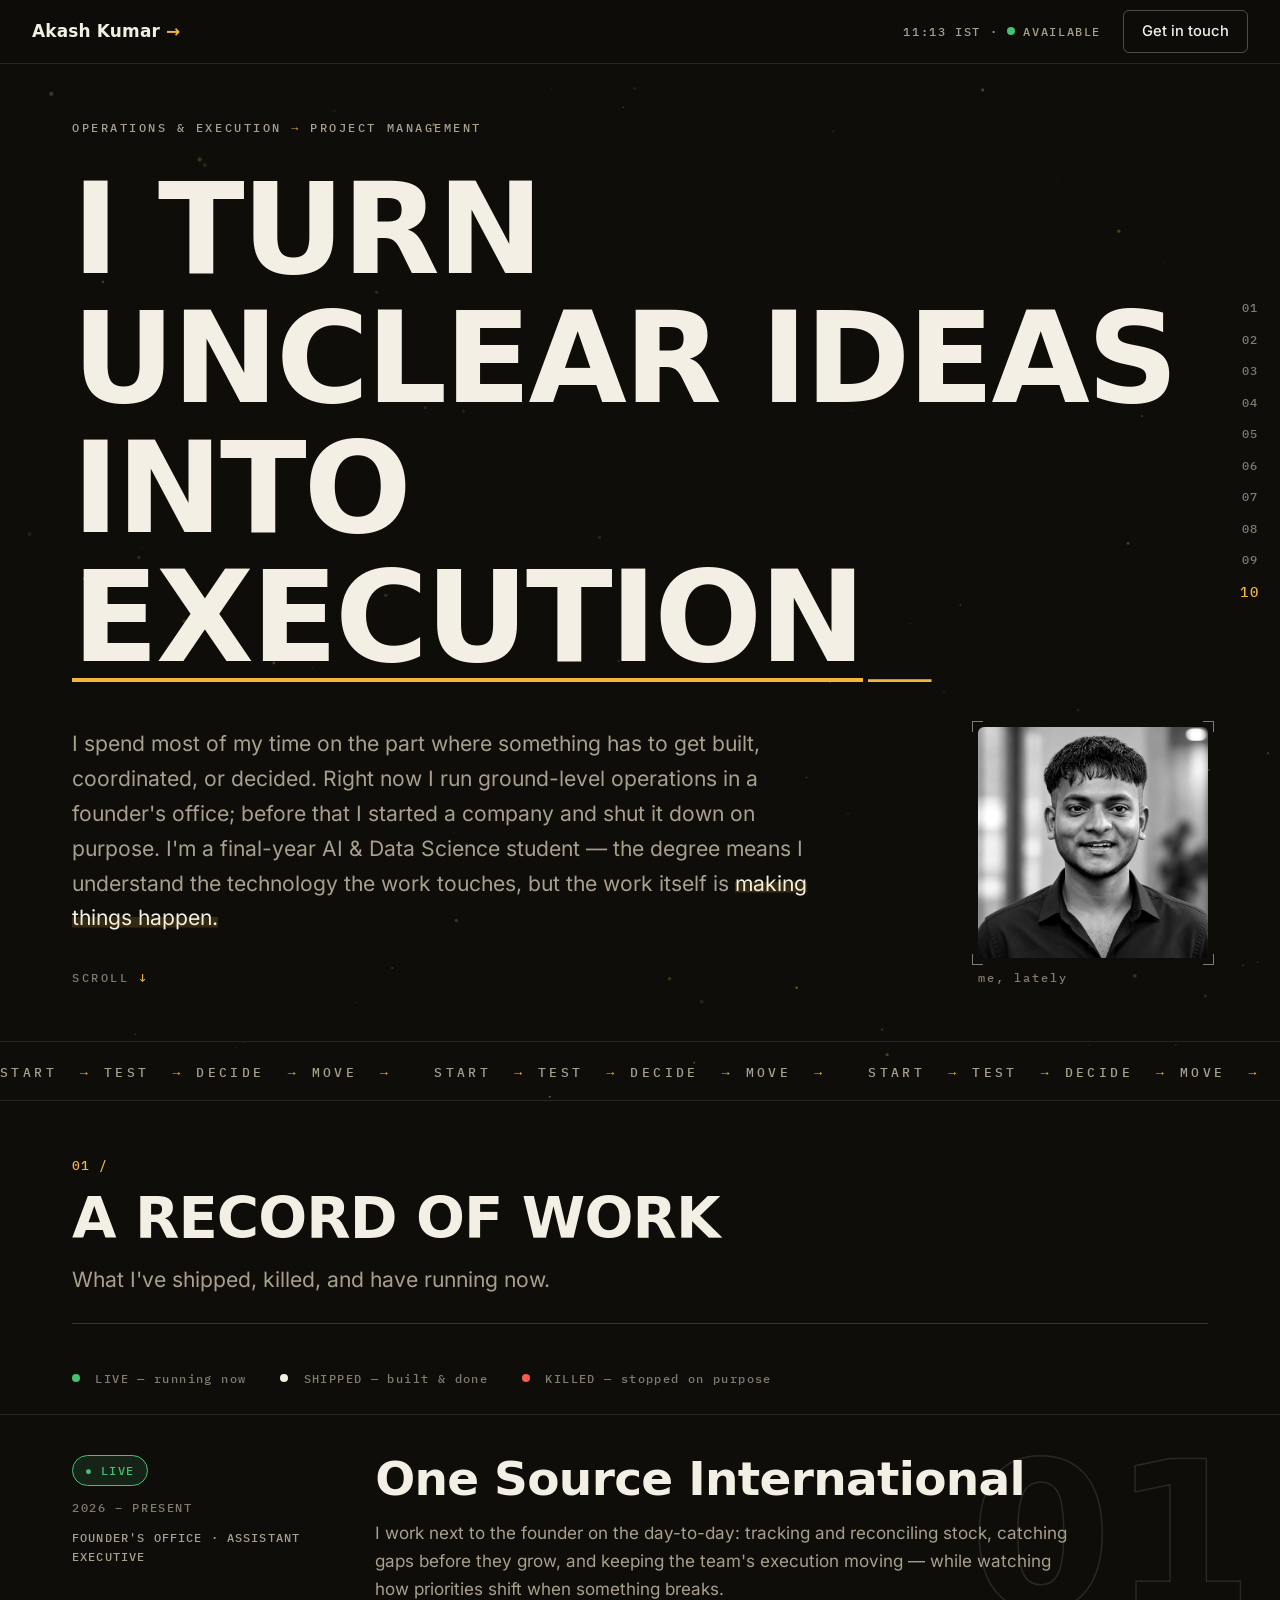
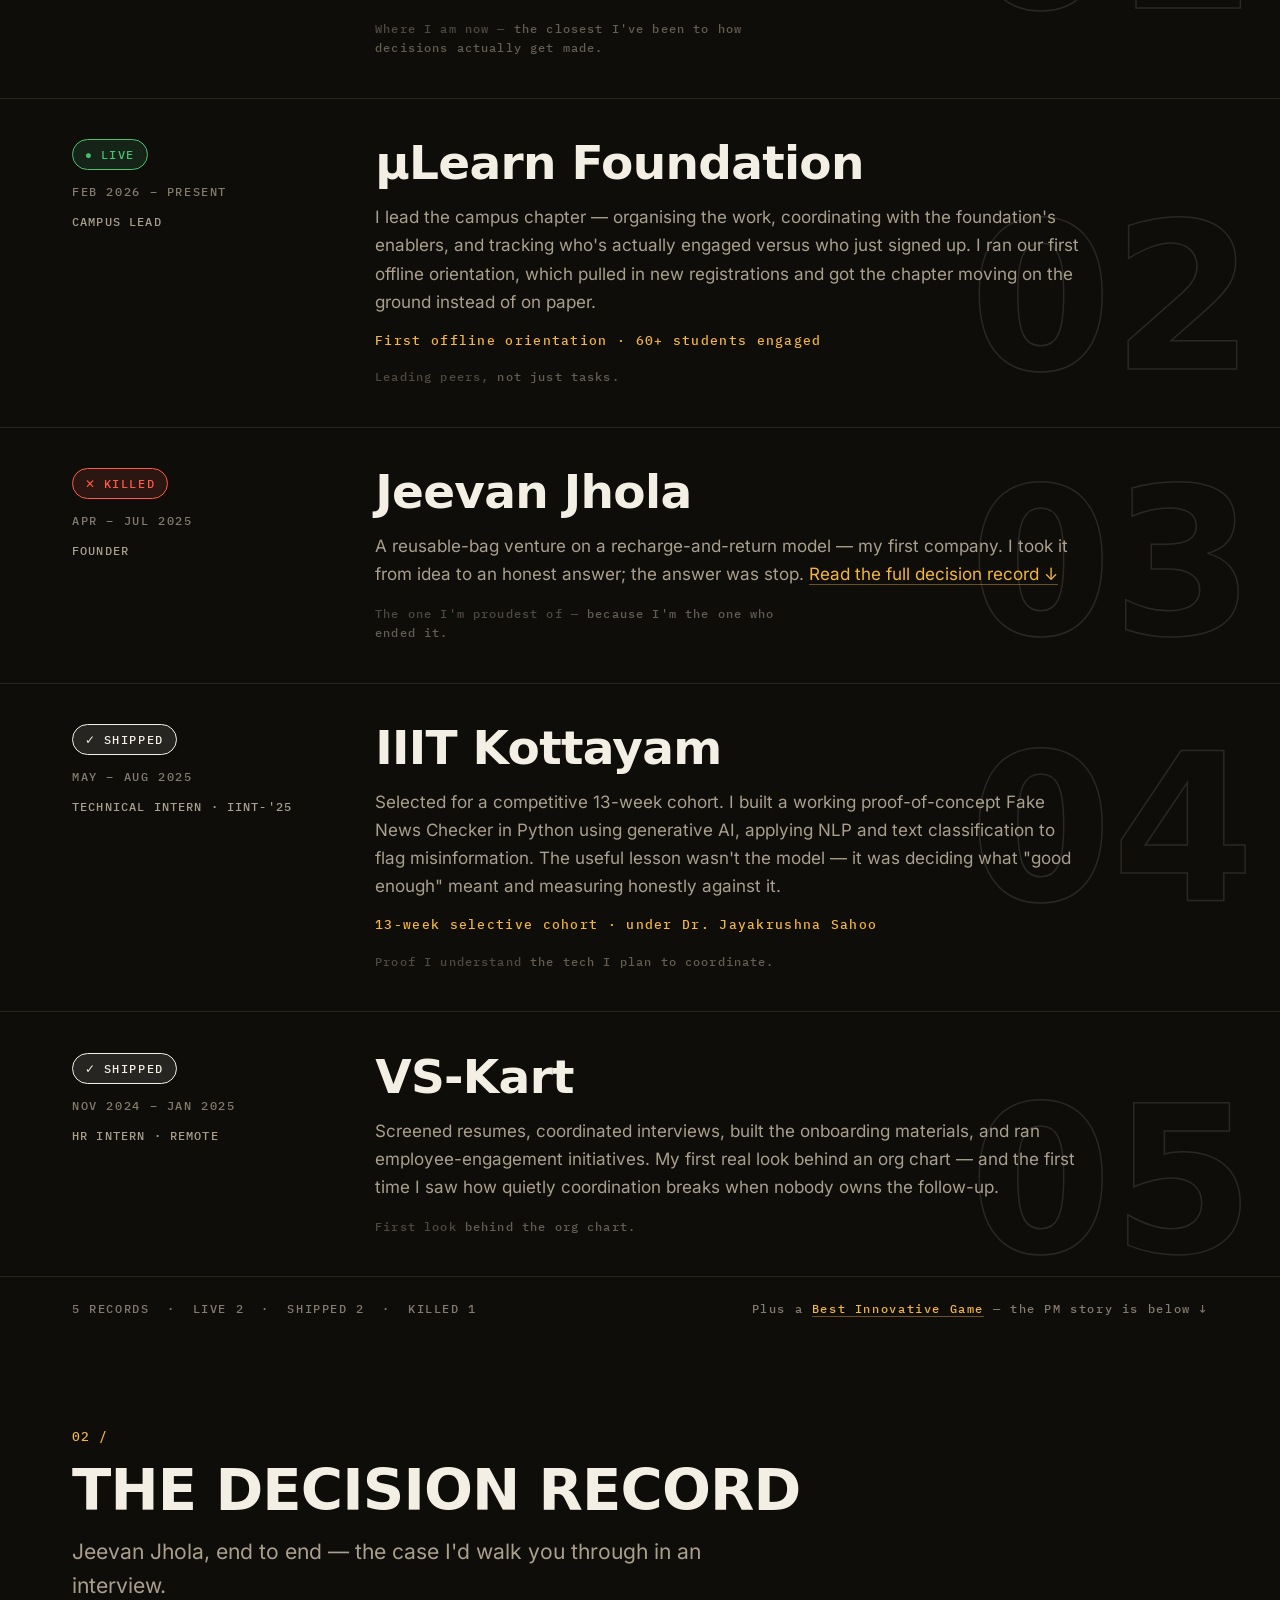
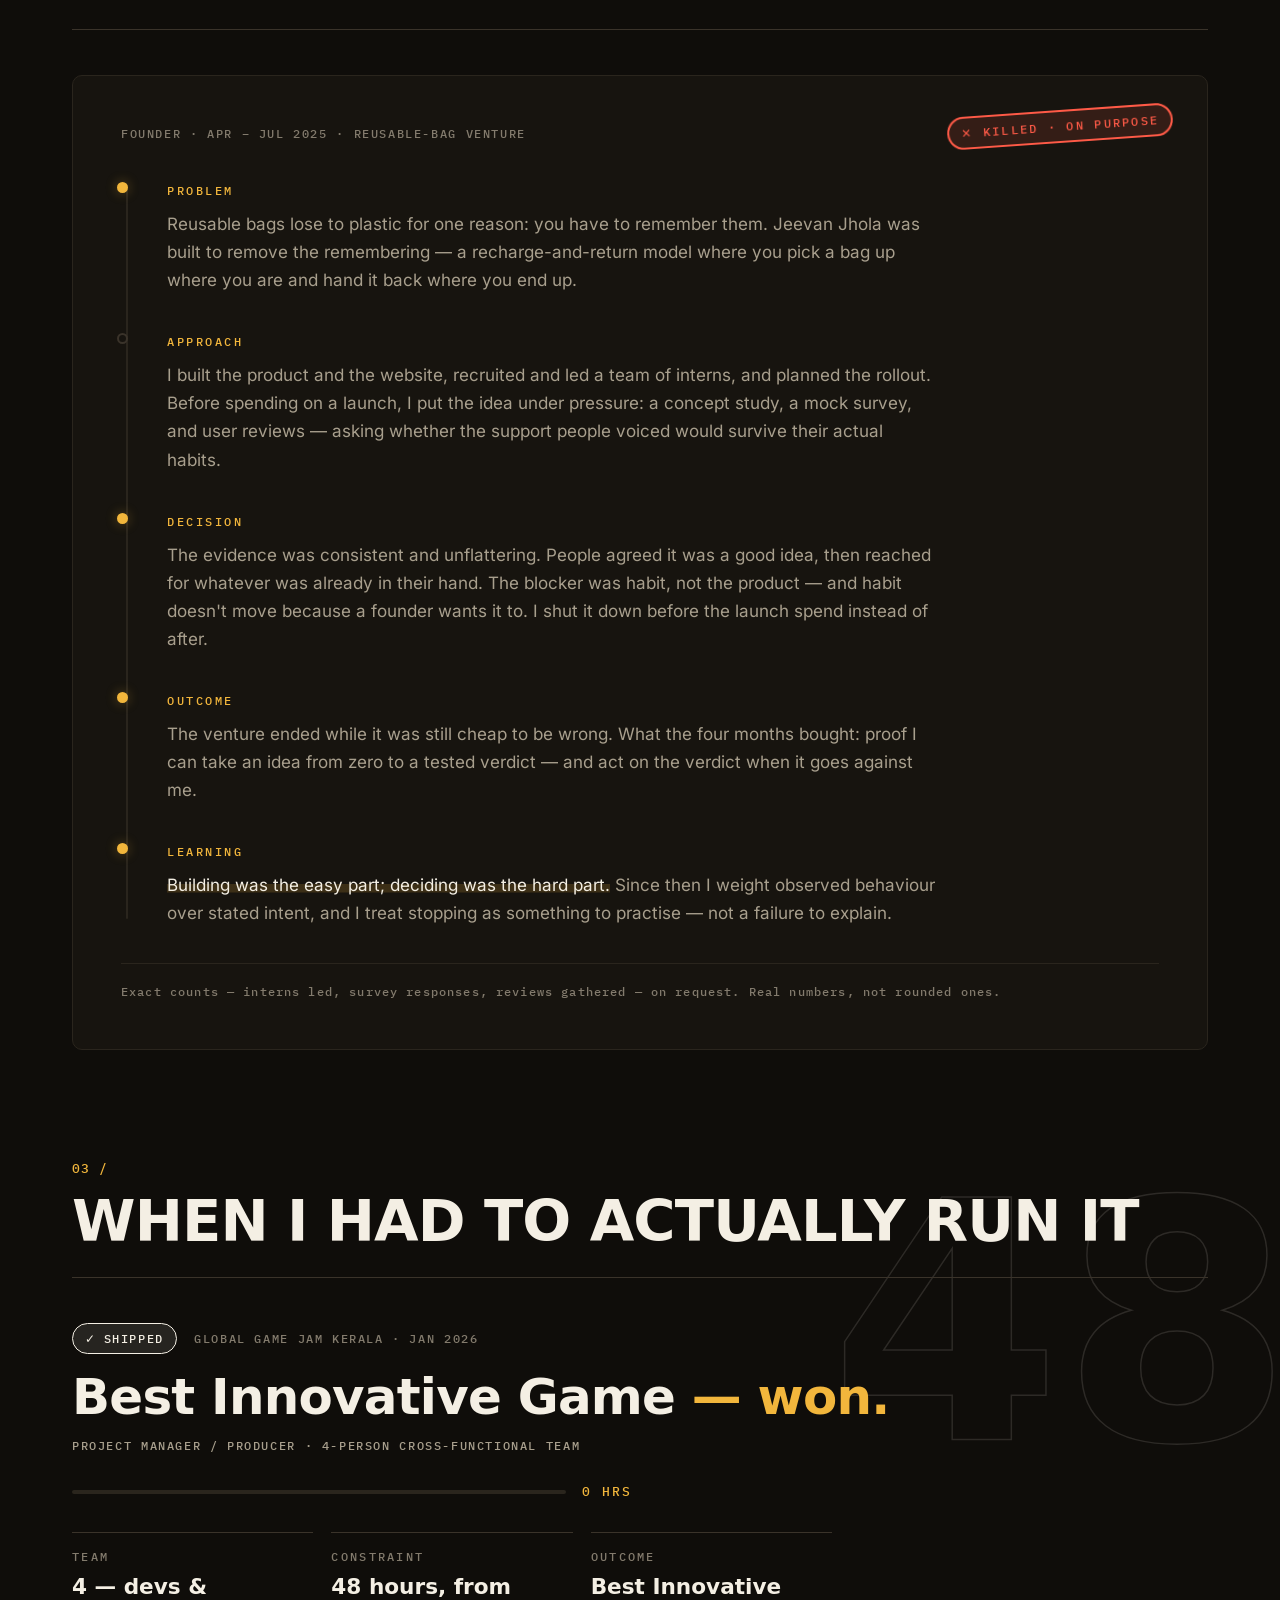
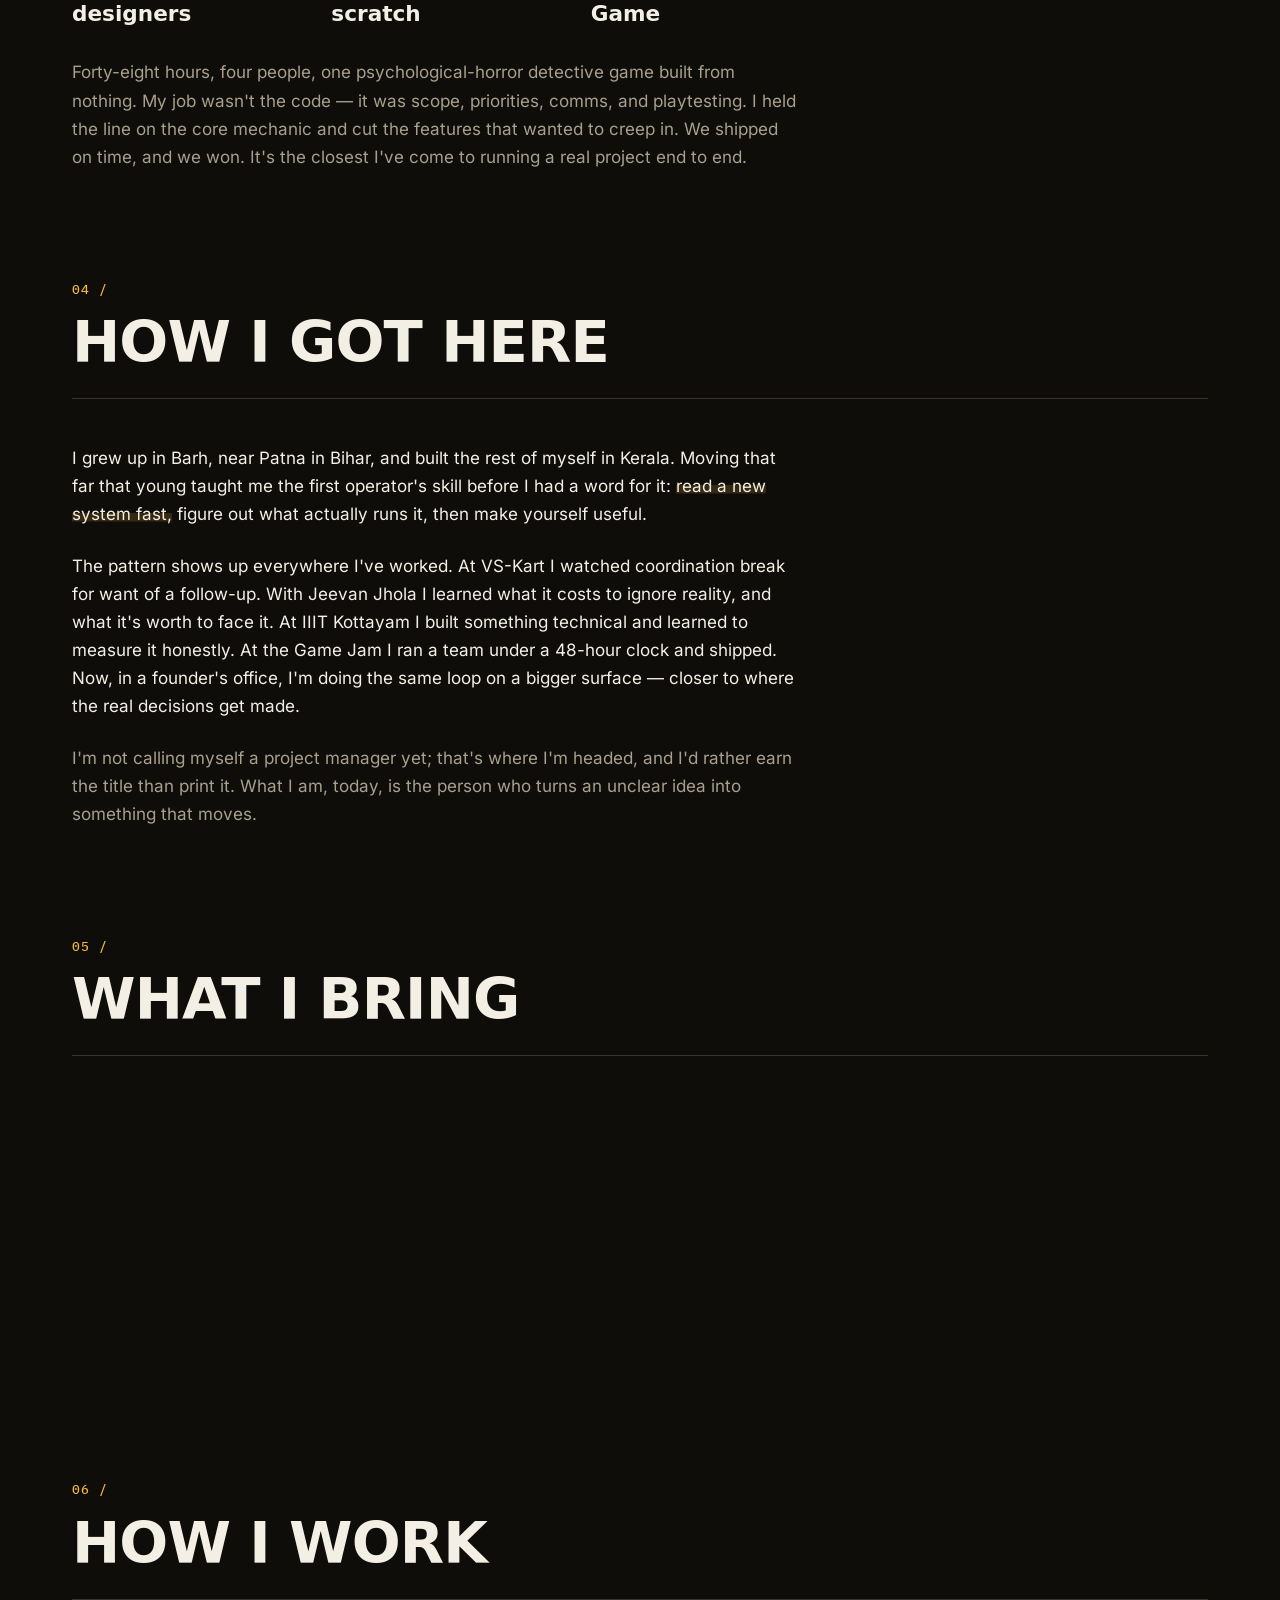
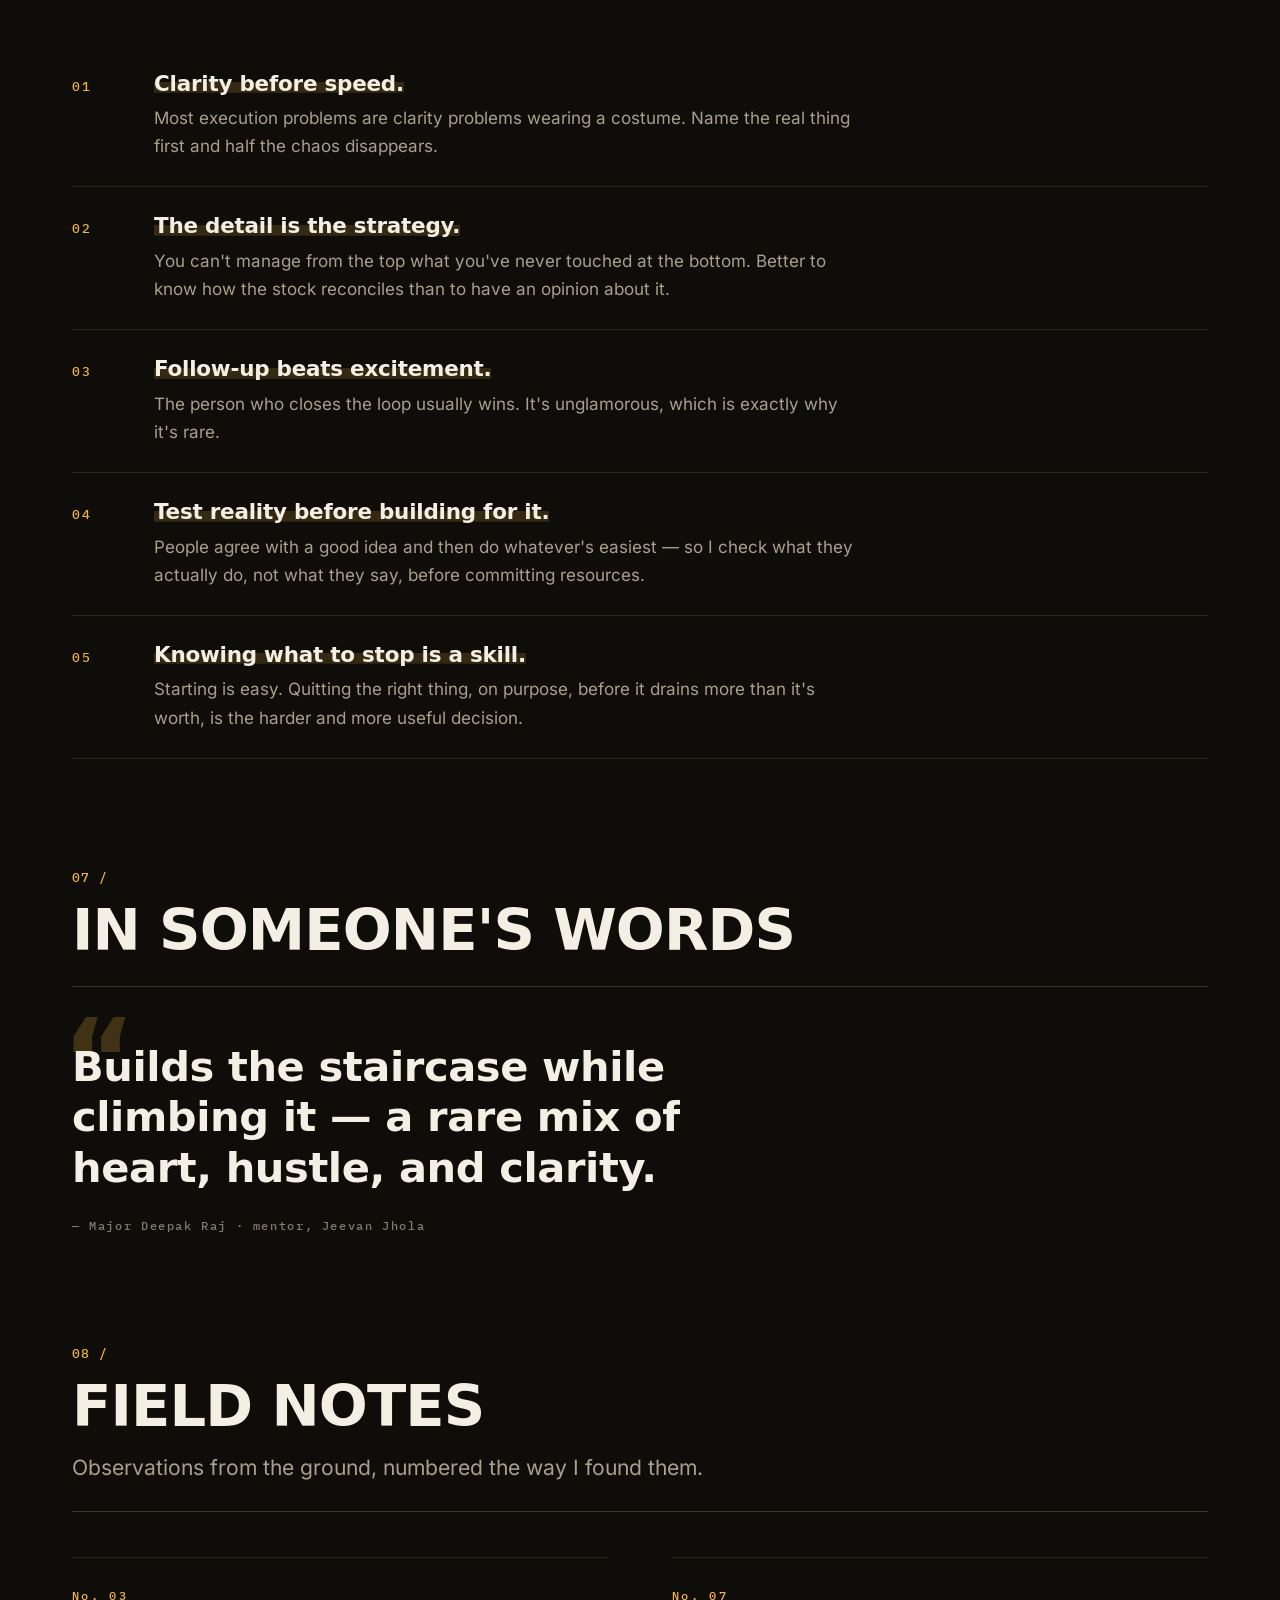
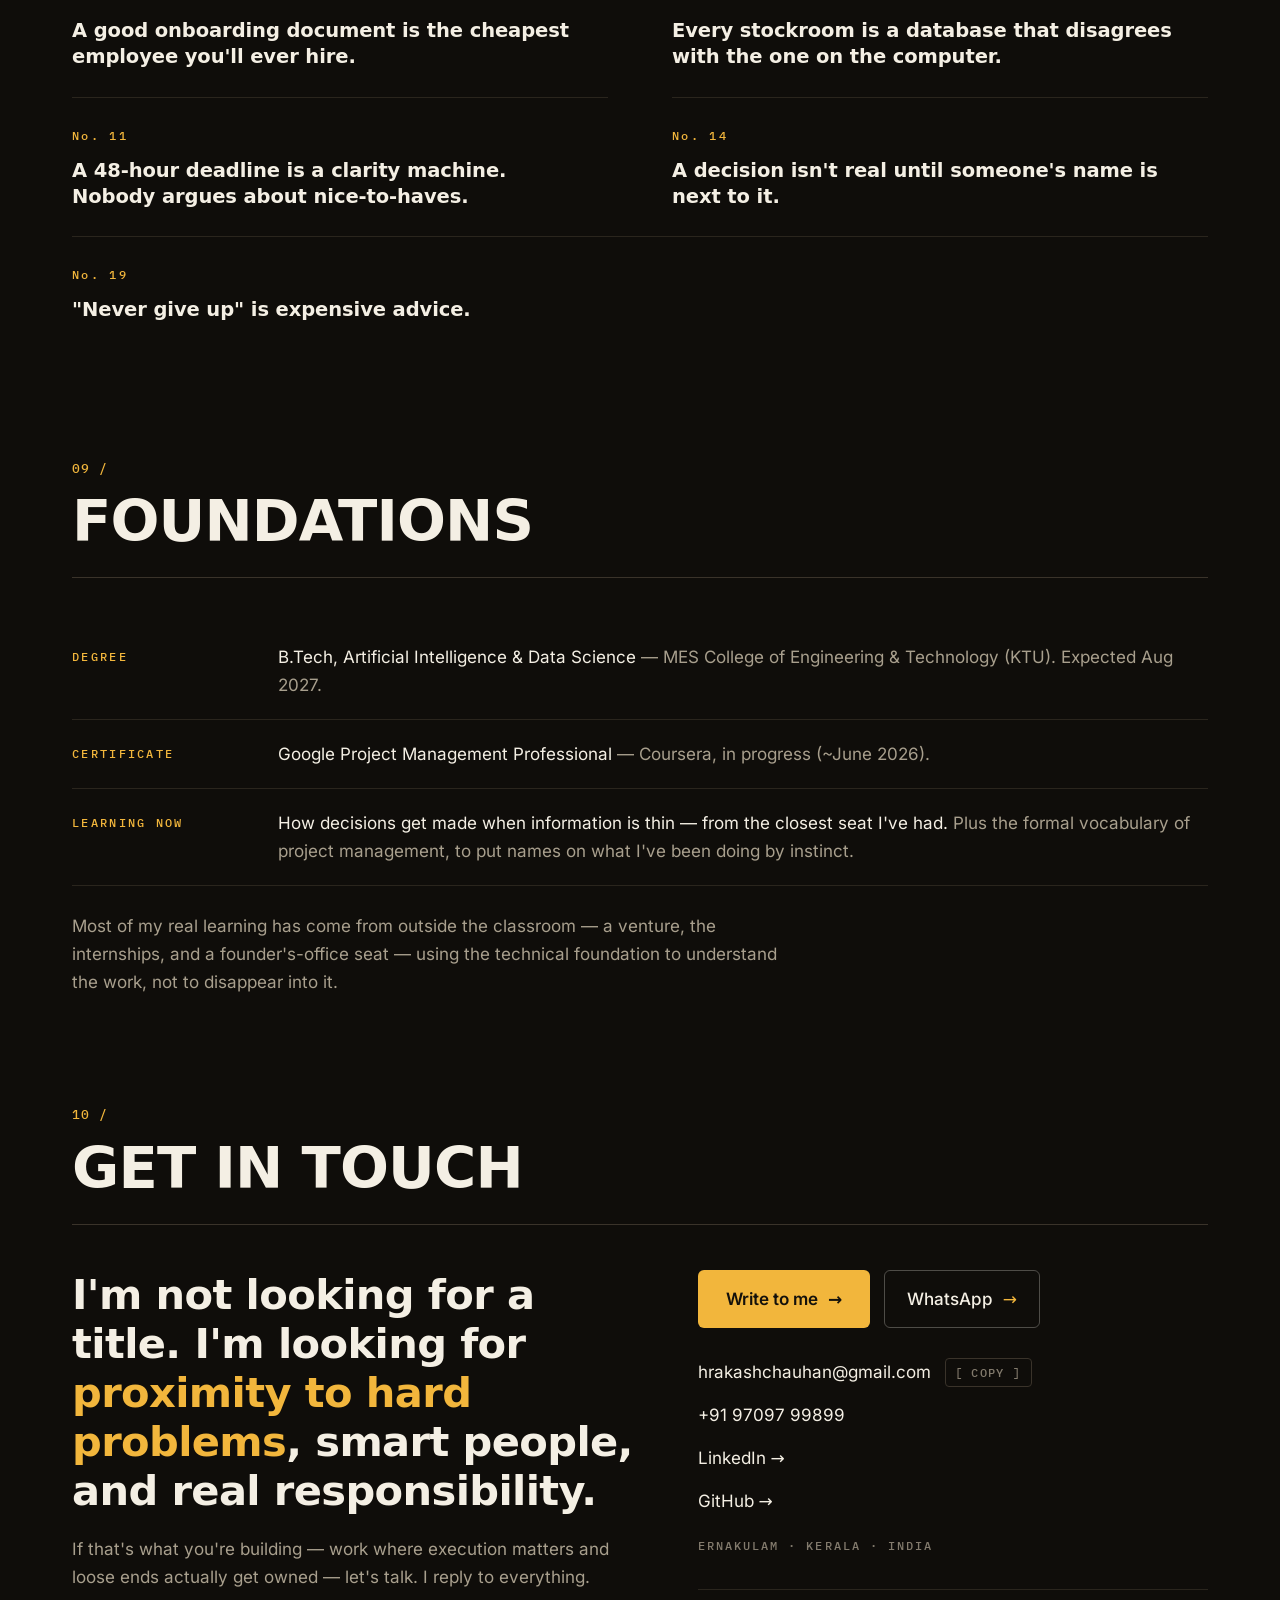
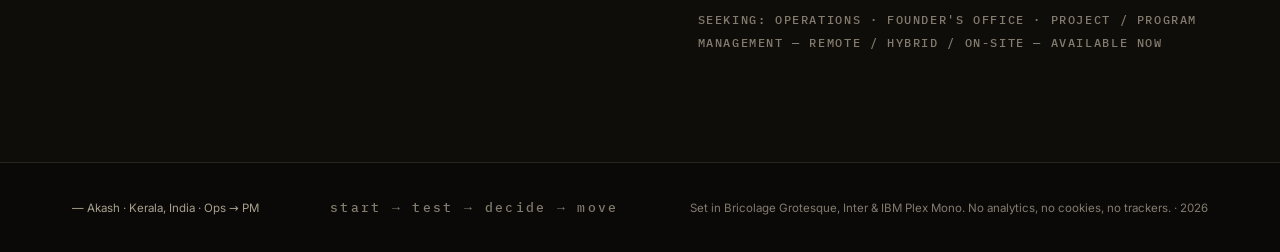
==== commit e6713e68: "Redesign v5: SIGNAL - kinetic type on warm black Ground-up redesign replacing the Field Ledger. Same" ====
--- a/index.html
+++ b/index.html
@@ -4,26 +4,39 @@
 <meta charset="UTF-8">
 <meta name="viewport" content="width=device-width, initial-scale=1">
 
-<!-- Set html.js as early as possible so scroll-reveal hides content ONLY when JS is on.
-     With JS disabled, .js is never added and every section renders fully visible. -->
-<script>document.documentElement.className = document.documentElement.className.replace('no-js', 'js');</script>
+<!-- Set html.js as early as possible so motion hides content ONLY when JS is on.
+     With JS disabled, .js is never added and every section renders fully visible.
+     The intro overlay is armed here too (before first paint) and is triple-failsafed:
+     sessionStorage (once per session) + reduced-motion check + a hard timeout that
+     removes it even if js/main.js never loads. -->
+<script>
+(function () {
+  var d = document.documentElement;
+  d.className = d.className.replace('no-js', 'js');
+  try {
+    var rm = window.matchMedia && window.matchMedia('(prefers-reduced-motion: reduce)').matches;
+    if (!rm && !sessionStorage.getItem('v5-intro')) {
+      sessionStorage.setItem('v5-intro', '1');
+      d.className += ' intro-live';
+      setTimeout(function () { d.classList.remove('intro-live'); }, 2600);
+    }
+  } catch (e) { /* storage blocked → no intro, page renders normally */ }
+  /* if js/main.js never boots (404, blocked), reveal everything after 3s */
+  setTimeout(function () {
+    if (!d.classList.contains('booted')) { d.classList.add('reveal-all'); }
+  }, 3000);
+})();
+</script>
 
 <!-- ============================================================================
-     DOMAIN — when you publish, replace the placeholder host below in ALL of these:
-       · <link rel="canonical">           (this file)
-       · og:url  and  og:image            (this file)
-       · twitter:image                    (this file)
-       · JSON-LD "url" and "image"        (this file)
-       · robots.txt   (Sitemap line)
-       · sitemap.xml  (<loc>)
-     Live domain: https://youfoundakash.netlify.app/   (see README "Set your domain")
+     DOMAIN — live at https://youfoundakash.netlify.app/  (canonical, OG, twitter,
+     JSON-LD, robots.txt, sitemap.xml all point here; see README "Set your domain")
      ============================================================================ -->
 
 <title>Akash Kumar — operator, building toward project management</title>
 <meta name="description" content="I turn unclear ideas into execution. A technically-literate operator running ground-level operations in a founder's office — and building toward project management. A record of what I've shipped, killed, and have running now.">
 <meta name="author" content="Akash Kumar">
-<meta name="theme-color" content="#F7F6F1" media="(prefers-color-scheme: light)">
-<meta name="theme-color" content="#15161B" media="(prefers-color-scheme: dark)">
+<meta name="theme-color" content="#0F0D0A">
 <link rel="canonical" href="https://youfoundakash.netlify.app/">
 
 <!-- Open Graph -->
@@ -35,7 +48,7 @@
 <meta property="og:image" content="https://youfoundakash.netlify.app/assets/og-image.png">
 <meta property="og:image:width" content="1200">
 <meta property="og:image:height" content="630">
-<meta property="og:image:alt" content="Akash Kumar — a ledger of work he's shipped, killed, and has running now.">
+<meta property="og:image:alt" content="Akash Kumar — I turn unclear ideas into execution. A record of work: live, shipped, killed.">
 <meta property="og:locale" content="en_US">
 
 <!-- Twitter -->
@@ -43,7 +56,7 @@
 <meta name="twitter:title" content="Akash Kumar — operator, building toward project management">
 <meta name="twitter:description" content="I turn unclear ideas into execution. Operations in a founder's office, building toward project management.">
 <meta name="twitter:image" content="https://youfoundakash.netlify.app/assets/og-image.png">
-<meta name="twitter:image:alt" content="Akash Kumar — a ledger of work shipped, killed, and live.">
+<meta name="twitter:image:alt" content="Akash Kumar — a record of work shipped, killed, and live.">
 
 <!-- Icons + manifest -->
 <link rel="icon" href="assets/favicon.svg" type="image/svg+xml">
@@ -52,7 +65,7 @@
 <link rel="manifest" href="site.webmanifest">
 
 <!-- Self-hosted fonts: preload the faces used above the fold -->
-<link rel="preload" href="assets/fonts/newsreader-roman.woff2" as="font" type="font/woff2" crossorigin>
+<link rel="preload" href="assets/fonts/bricolage-grotesque-var.woff2" as="font" type="font/woff2" crossorigin>
 <link rel="preload" href="assets/fonts/ibm-plex-mono-500.woff2" as="font" type="font/woff2" crossorigin>
 
 <link rel="stylesheet" href="assets/fonts/fonts.css">
@@ -84,304 +97,391 @@
 <body>
 <a class="skip" href="#main">Skip to content</a>
 
-<!-- S0 · masthead -->
-<header class="site-head">
-  <div class="bar">
-    <a class="brand" href="#top">Akash Kumar</a>
-    <div class="head-right">
-      <span class="dateline">Ernakulam, IN · Ops → PM · Available now</span>
-      <a class="btn-ghost" href="#contact">Get in touch</a>
-    </div>
+<!-- E0 · intro stamp — exists only for one viewing per session; html.intro-live shows it -->
+<div class="intro" aria-hidden="true">
+  <div class="intro-inner">
+    <p class="intro-name"><span>A</span><span>K</span><span>A</span><span>S</span><span>H</span> <span>K</span><span>U</span><span>M</span><span>A</span><span>R</span></p>
+    <span class="intro-rule"></span>
+    <p class="intro-meta mono">PORTFOLIO · ERNAKULAM · 2026</p>
+  </div>
+</div>
+
+<!-- scroll progress -->
+<div class="progress" aria-hidden="true"><span class="progress-fill" data-progress></span></div>
+
+<!-- E1 · HUD -->
+<header class="hud">
+  <a class="brand" href="#top">Akash Kumar <span class="brand-arrow" aria-hidden="true">→</span></a>
+  <div class="hud-right">
+    <span class="hud-meta mono"><span data-clock>··:··</span> IST&nbsp;·&nbsp;<i class="dot live" aria-hidden="true"></i> AVAILABLE</span>
+    <a class="btn-ghost" href="#contact" data-cursor="GO">Get in touch</a>
   </div>
 </header>
 
+<!-- section rail (≥1100px) -->
+<nav class="rail" aria-label="Sections">
+  <a href="#work" data-rail="work" aria-label="01 — A record of work">01</a>
+  <a href="#casestudy" data-rail="casestudy" aria-label="02 — The decision record">02</a>
+  <a href="#gamejam" data-rail="gamejam" aria-label="03 — When I had to actually run it">03</a>
+  <a href="#arc" data-rail="arc" aria-label="04 — How I got here">04</a>
+  <a href="#bring" data-rail="bring" aria-label="05 — What I bring">05</a>
+  <a href="#principles" data-rail="principles" aria-label="06 — How I work">06</a>
+  <a href="#says" data-rail="says" aria-label="07 — In someone's words">07</a>
+  <a href="#notes" data-rail="notes" aria-label="08 — Field notes">08</a>
+  <a href="#foundations" data-rail="foundations" aria-label="09 — Foundations">09</a>
+  <a href="#contact" data-rail="contact" aria-label="10 — Get in touch">10</a>
+</nav>
+
 <main id="main">
 
-  <!-- S1 · hero -->
-  <section class="hero wrap" id="top">
-    <div class="grid">
-      <div>
-        <span class="eyebrow">Operations &amp; execution · moving toward project management</span>
-        <h1>I turn unclear ideas into <span class="ac">execution.</span></h1>
-        <p class="lead">I spend most of my time on the part where something has to get built, coordinated, or decided. Right now I run ground-level operations in a founder's office; before that I started a company and shut it down on purpose. I'm a final-year AI &amp; Data Science student — the degree means I understand the technology the work touches, but the work itself is <span class="hl">making things happen.</span></p>
-        <span class="loop">start <span class="ar">→</span> test <span class="ar">→</span> decide <span class="ar">→</span> move</span>
-      </div>
-      <aside class="hero-aside">
+  <!-- E2 · hero -->
+  <section class="hero" id="top">
+    <canvas class="embers" data-embers aria-hidden="true"></canvas>
+    <div class="wrap hero-grid">
+      <p class="eyebrow mono">Operations &amp; execution <span class="ar" aria-hidden="true">→</span> project management</p>
+      <h1 class="hero-h">
+        <span class="line"><span class="line-in">I turn</span></span>
+        <span class="line"><span class="line-in">unclear ideas</span></span>
+        <span class="line"><span class="line-in">into</span></span>
+        <span class="line"><span class="line-in"><em class="exec">execution</em><i class="caret" aria-hidden="true">_</i></span></span>
+      </h1>
+      <div class="hero-low">
+        <div class="hero-copy">
+          <p class="lead">I spend most of my time on the part where something has to get built, coordinated, or decided. Right now I run ground-level operations in a founder's office; before that I started a company and shut it down on purpose. I'm a final-year AI &amp; Data Science student — the degree means I understand the technology the work touches, but the work itself is <span class="hl">making things happen.</span></p>
+          <p class="scroll-cue mono" aria-hidden="true">SCROLL <span class="ar">↓</span></p>
+        </div>
         <figure class="photo">
           <!-- PHOTO: replace assets/akash.jpg with your own (keep filename, ~square crop). -->
+          <span class="tick t-tl" aria-hidden="true"></span><span class="tick t-tr" aria-hidden="true"></span>
+          <span class="tick t-bl" aria-hidden="true"></span><span class="tick t-br" aria-hidden="true"></span>
           <img src="assets/akash.jpg" width="232" height="232" alt="Akash Kumar" decoding="async">
-          <figcaption class="caption">me, lately</figcaption>
+          <figcaption class="caption mono">me, lately</figcaption>
         </figure>
-      </aside>
-    </div>
-  </section>
-
-  <!-- S2 · THE LEDGER (signature) -->
-  <section class="section wrap" id="work" aria-labelledby="h-work">
-    <header class="sec-head">
-      <span class="num">01</span>
-      <h2 id="h-work">A record of work</h2>
-      <p class="lead">What I've shipped, killed, and have running now.</p>
-    </header>
-
-    <div class="legend" aria-hidden="true">
-      <span><i class="dot live"></i> Live — running now</span>
-      <span><i class="dot shipped"></i> Shipped — built &amp; done</span>
-      <span><i class="dot killed"></i> Killed — stopped on purpose</span>
+      </div>
+    </div>
+    <p class="visually-hidden">start → test → decide → move</p>
+    <div class="marquee" data-marquee aria-hidden="true">
+      <div class="mq-track" data-mq-track>
+        <span class="mq-item">start <i class="ar">→</i> test <i class="ar">→</i> decide <i class="ar">→</i> move <i class="ar">→</i></span><span class="mq-item">start <i class="ar">→</i> test <i class="ar">→</i> decide <i class="ar">→</i> move <i class="ar">→</i></span><span class="mq-item">start <i class="ar">→</i> test <i class="ar">→</i> decide <i class="ar">→</i> move <i class="ar">→</i></span><span class="mq-item">start <i class="ar">→</i> test <i class="ar">→</i> decide <i class="ar">→</i> move <i class="ar">→</i></span>
+      </div>
+    </div>
+  </section>
+
+  <!-- E3 · 01 THE RECORD (signature) -->
+  <section class="section" id="work" aria-labelledby="h-work">
+    <div class="wrap">
+      <header class="sec-head reveal">
+        <p class="sec-index mono">01 /</p>
+        <h2 id="h-work">A record of work</h2>
+        <p class="sec-lead">What I've shipped, killed, and have running now.</p>
+      </header>
+
+      <div class="legend mono" aria-hidden="true">
+        <span><i class="dot live"></i> LIVE — running now</span>
+        <span><i class="dot shipped"></i> SHIPPED — built &amp; done</span>
+        <span><i class="dot killed"></i> KILLED — stopped on purpose</span>
+      </div>
     </div>
 
     <div class="ledger">
 
       <article class="row reveal">
-        <div class="row-side">
-          <span class="tag live"><span class="g" aria-hidden="true">●</span> Live</span>
-          <span class="meta">2026 – present</span>
-          <span class="role">Founder's Office · Assistant Executive</span>
-        </div>
-        <div class="row-main">
-          <div class="row-body">
+        <span class="row-ghost" data-parallax="0.10" aria-hidden="true">01</span>
+        <div class="wrap row-grid">
+          <div class="row-side mono">
+            <span class="tag live"><i class="g" aria-hidden="true">●</i> LIVE</span>
+            <span class="meta">2026 – PRESENT</span>
+            <span class="role">Founder's Office · Assistant Executive</span>
+          </div>
+          <div class="row-main">
             <h3 class="entry">One Source International</h3>
             <p class="out">I work next to the founder on the day-to-day: tracking and reconciling stock, catching gaps before they grow, and keeping the team's execution moving — while watching how priorities shift when something breaks.</p>
             <!-- ADD REAL WIN/NUMBER HERE if true (exhibition ops, vendor coordination, databases built, workflows improved, sales supported). See CONTENT-TODO.md. -->
-          </div>
-          <p class="row-note">Where I am now — <b>the closest I've been to how decisions actually get made.</b></p>
+            <p class="row-note mono">Where I am now — <b>the closest I've been to how decisions actually get made.</b></p>
+          </div>
         </div>
       </article>
 
       <article class="row reveal">
-        <div class="row-side">
-          <span class="tag live"><span class="g" aria-hidden="true">●</span> Live</span>
-          <span class="meta">Feb 2026 – present</span>
-          <span class="role">Campus Lead</span>
-        </div>
-        <div class="row-main">
-          <div class="row-body">
+        <span class="row-ghost" data-parallax="0.10" aria-hidden="true">02</span>
+        <div class="wrap row-grid">
+          <div class="row-side mono">
+            <span class="tag live"><i class="g" aria-hidden="true">●</i> LIVE</span>
+            <span class="meta">FEB 2026 – PRESENT</span>
+            <span class="role">Campus Lead</span>
+          </div>
+          <div class="row-main">
             <h3 class="entry">µLearn Foundation</h3>
             <p class="out">I lead the campus chapter — organising the work, coordinating with the foundation's enablers, and tracking who's actually engaged versus who just signed up. I ran our first offline orientation, which pulled in new registrations and got the chapter moving on the ground instead of on paper.</p>
-            <span class="metric">First offline orientation · 60+ students engaged</span>
-          </div>
-          <p class="row-note">Leading peers, <b>not just tasks.</b></p>
+            <p class="metric mono">First offline orientation · <span data-count="60">60</span>+ students engaged</p>
+            <p class="row-note mono">Leading peers, <b>not just tasks.</b></p>
+          </div>
         </div>
       </article>
 
       <article class="row reveal">
-        <div class="row-side">
-          <span class="tag killed"><span class="g" aria-hidden="true">✕</span> Killed</span>
-          <span class="meta">Apr – Jul 2025</span>
-          <span class="role">Founder</span>
-        </div>
-        <div class="row-main">
-          <div class="row-body">
+        <span class="row-ghost" data-parallax="0.10" aria-hidden="true">03</span>
+        <div class="wrap row-grid">
+          <div class="row-side mono">
+            <span class="tag killed"><i class="g" aria-hidden="true">✕</i> KILLED</span>
+            <span class="meta">APR – JUL 2025</span>
+            <span class="role">Founder</span>
+          </div>
+          <div class="row-main">
             <h3 class="entry">Jeevan Jhola</h3>
-            <p class="out">A reusable-bag venture on a recharge-and-return model — my first company. I took it from idea to an honest answer; the answer was stop. <a class="ilink" href="#casestudy">Read the full decision record ↓</a></p>
-          </div>
-          <p class="row-note">The one I'm proudest of — <b>because I'm the one who ended it.</b></p>
+            <p class="out">A reusable-bag venture on a recharge-and-return model — my first company. I took it from idea to an honest answer; the answer was stop. <a class="ilink" href="#casestudy" data-cursor="GO">Read the full decision record ↓</a></p>
+            <p class="row-note mono">The one I'm proudest of — <b>because I'm the one who ended it.</b></p>
+          </div>
         </div>
       </article>
 
       <article class="row reveal">
-        <div class="row-side">
-          <span class="tag shipped"><span class="g" aria-hidden="true">✓</span> Shipped</span>
-          <span class="meta">May – Aug 2025</span>
-          <span class="role">Technical Intern · iINT-'25</span>
-        </div>
-        <div class="row-main">
-          <div class="row-body">
+        <span class="row-ghost" data-parallax="0.10" aria-hidden="true">04</span>
+        <div class="wrap row-grid">
+          <div class="row-side mono">
+            <span class="tag shipped"><i class="g" aria-hidden="true">✓</i> SHIPPED</span>
+            <span class="meta">MAY – AUG 2025</span>
+            <span class="role">Technical Intern · iINT-'25</span>
+          </div>
+          <div class="row-main">
             <h3 class="entry">IIIT Kottayam</h3>
             <p class="out">Selected for a competitive 13-week cohort. I built a working proof-of-concept Fake News Checker in Python using generative AI, applying NLP and text classification to flag misinformation. The useful lesson wasn't the model — it was deciding what "good enough" meant and measuring honestly against it.</p>
-            <span class="metric">13-week selective cohort · under Dr. Jayakrushna Sahoo</span>
-          </div>
-          <p class="row-note">Proof I understand <b>the tech I plan to coordinate.</b></p>
+            <p class="metric mono"><span data-count="13">13</span>-week selective cohort · under Dr. Jayakrushna Sahoo</p>
+            <p class="row-note mono">Proof I understand <b>the tech I plan to coordinate.</b></p>
+          </div>
         </div>
       </article>
 
       <article class="row reveal">
-        <div class="row-side">
-          <span class="tag shipped"><span class="g" aria-hidden="true">✓</span> Shipped</span>
-          <span class="meta">Nov 2024 – Jan 2025</span>
-          <span class="role">HR Intern · Remote</span>
-        </div>
-        <div class="row-main">
-          <div class="row-body">
+        <span class="row-ghost" data-parallax="0.10" aria-hidden="true">05</span>
+        <div class="wrap row-grid">
+          <div class="row-side mono">
+            <span class="tag shipped"><i class="g" aria-hidden="true">✓</i> SHIPPED</span>
+            <span class="meta">NOV 2024 – JAN 2025</span>
+            <span class="role">HR Intern · Remote</span>
+          </div>
+          <div class="row-main">
             <h3 class="entry">VS-Kart</h3>
             <p class="out">Screened resumes, coordinated interviews, built the onboarding materials, and ran employee-engagement initiatives. My first real look behind an org chart — and the first time I saw how quietly coordination breaks when nobody owns the follow-up.</p>
             <!-- ADD REAL COUNTS HERE if true (resumes screened / interviews coordinated). See CONTENT-TODO.md. -->
-          </div>
-          <p class="row-note">First look <b>behind the org chart.</b></p>
+            <p class="row-note mono">First look <b>behind the org chart.</b></p>
+          </div>
         </div>
       </article>
 
     </div>
 
-    <p class="ledger-foot">
-      <span class="loop">5 records &nbsp;·&nbsp; Live 2 &nbsp;·&nbsp; Shipped 2 &nbsp;·&nbsp; Killed 1</span>
-      <span class="xref">Plus a <a href="#gamejam">Best Innovative Game</a> — the PM story is below ↓</span>
-    </p>
-  </section>
-
-  <!-- S3 · the Jeevan Jhola decision record (the case study) -->
-  <section class="section wrap reveal" id="casestudy" aria-labelledby="h-case">
-    <header class="sec-head">
-      <span class="num">02</span>
-      <h2 id="h-case">The decision record</h2>
-      <p class="lead">Jeevan Jhola, end to end — the case I'd walk you through in an interview.</p>
-    </header>
-    <div class="case">
-      <p class="case-top"><span class="tag killed"><span class="g" aria-hidden="true">✕</span> Killed · on purpose</span> <span class="feat-role">Founder · Apr – Jul 2025 · reusable-bag venture</span></p>
-      <dl class="case-spine">
-        <div class="cs-row">
-          <dt>Problem</dt>
-          <dd>Reusable bags lose to plastic for one reason: you have to remember them. Jeevan Jhola was built to remove the remembering — a recharge-and-return model where you pick a bag up where you are and hand it back where you end up.</dd>
-        </div>
-        <div class="cs-row">
-          <dt>Approach</dt>
-          <dd>I built the product and the website, recruited and led a team of interns, and planned the rollout. Before spending on a launch, I put the idea under pressure: a concept study, a mock survey, and user reviews — asking whether the support people voiced would survive their actual habits.</dd>
-        </div>
-        <div class="cs-row">
-          <dt>Decision</dt>
-          <dd>The evidence was consistent and unflattering. People agreed it was a good idea, then reached for whatever was already in their hand. The blocker was habit, not the product — and habit doesn't move because a founder wants it to. I shut it down before the launch spend instead of after.</dd>
-        </div>
-        <div class="cs-row">
-          <dt>Outcome</dt>
-          <dd>The venture ended while it was still cheap to be wrong. What the four months bought: proof I can take an idea from zero to a tested verdict — and act on the verdict when it goes against me.</dd>
-        </div>
-        <div class="cs-row">
-          <dt>Learning</dt>
-          <dd><span class="hl">Building was the easy part; deciding was the hard part.</span> Since then I weight observed behaviour over stated intent, and I treat stopping as something to practise — not a failure to explain.</dd>
-        </div>
-      </dl>
-      <!-- ADD REAL FIGURES HERE if true (interns led · mock-survey responses · reviews gathered) — replace the line below. See CONTENT-TODO.md. -->
-      <p class="case-foot">Exact counts — interns led, survey responses, reviews gathered — on request. Real numbers, not rounded ones.</p>
-    </div>
-  </section>
-
-  <!-- S4 · the Game Jam feature (the one concrete PM artifact) -->
-  <section class="section wrap reveal" id="gamejam" aria-labelledby="h-gj">
-    <header class="sec-head">
-      <span class="num">03</span>
-      <h2 id="h-gj">When I had to actually run it</h2>
-    </header>
-    <div class="feature">
-      <p style="margin-bottom:14px"><span class="tag shipped"><span class="g" aria-hidden="true">✓</span> Shipped</span> &nbsp; <span class="feat-role">Global Game Jam Kerala · Jan 2026</span></p>
-      <h3 class="award-line">Best Innovative Game <span class="ac">— won.</span></h3>
-      <p class="feat-role" style="margin-top:6px">Project Manager / Producer · 4-person cross-functional team</p>
-      <div class="facts">
-        <div><span class="fact-k">Team</span><span class="fact-v">4 — devs &amp; designers</span></div>
-        <div><span class="fact-k">Constraint</span><span class="fact-v">48 hours, from scratch</span></div>
-        <div><span class="fact-k">Outcome</span><span class="fact-v">Best Innovative Game</span></div>
-      </div>
-      <p class="feat-body">Forty-eight hours, four people, one psychological-horror detective game built from nothing. My job wasn't the code — it was scope, priorities, comms, and playtesting. I held the line on the core mechanic and cut the features that wanted to creep in. We shipped on time, and we won. It's the closest I've come to running a real project end to end.</p>
-    </div>
-  </section>
-
-  <!-- S5 · how I got here (the arc) -->
-  <section class="section wrap reveal" id="arc" aria-labelledby="h-arc">
-    <header class="sec-head">
-      <span class="num">04</span>
-      <h2 id="h-arc">How I got here</h2>
-    </header>
-    <div class="prose">
-      <p>I grew up in Barh, near Patna in Bihar, and built the rest of myself in Kerala. Moving that far that young taught me the first operator's skill before I had a word for it: <span class="hl">read a new system fast,</span> figure out what actually runs it, then make yourself useful.</p>
-      <p>The pattern shows up everywhere I've worked. At VS-Kart I watched coordination break for want of a follow-up. With Jeevan Jhola I learned what it costs to ignore reality, and what it's worth to face it. At IIIT Kottayam I built something technical and learned to measure it honestly. At the Game Jam I ran a team under a 48-hour clock and shipped. Now, in a founder's office, I'm doing the same loop on a bigger surface — closer to where the real decisions get made.</p>
-      <p class="soft">I'm not calling myself a project manager yet; that's where I'm headed, and I'd rather earn the title than print it. What I am, today, is the person who turns an unclear idea into something that moves.</p>
-    </div>
-  </section>
-
-  <!-- S6 · what I bring -->
-  <section class="section wrap reveal" id="bring" aria-labelledby="h-bring">
-    <header class="sec-head"><span class="num">05</span><h2 id="h-bring">What I bring</h2></header>
-    <div class="bring">
-      <div class="bring-col">
-        <span class="num">01</span>
-        <h3>Operations &amp; delivery</h3>
-        <p>I take work that's vague and make it concrete: track what's happening, reconcile what doesn't add up, set priorities, document the process so it survives me, and own the boring follow-through that decides whether anything actually ships.</p>
-      </div>
-      <div class="bring-col">
-        <span class="num">02</span>
-        <h3>People &amp; communication</h3>
-        <p>I've led a four-person team to a deadline, led a campus chapter, recruited and onboarded interns, and run engagement that kept people showing up. I give plain, direct updates — no jargon, no hiding the bad news.</p>
-      </div>
-      <div class="bring-col">
-        <span class="num">03</span>
-        <h3>Judgment &amp; foundation</h3>
-        <p>I decide at roughly seventy percent and watch what breaks rather than waiting for certainty that never comes. The AI &amp; Data Science degree and working Python mean I understand the systems the work touches — an advantage, not the act.</p>
-      </div>
-    </div>
-  </section>
-
-  <!-- S7 · how I work (principles) -->
-  <section class="section wrap reveal" id="principles" aria-labelledby="h-principles">
-    <header class="sec-head"><span class="num">06</span><h2 id="h-principles">How I work</h2></header>
-    <ol class="principles">
-      <li><span class="num">01</span><span><b>Clarity before speed.</b><span class="t">Most execution problems are clarity problems wearing a costume. Name the real thing first and half the chaos disappears.</span></span></li>
-      <li><span class="num">02</span><span><b>The detail is the strategy.</b><span class="t">You can't manage from the top what you've never touched at the bottom. Better to know how the stock reconciles than to have an opinion about it.</span></span></li>
-      <li><span class="num">03</span><span><b>Follow-up beats excitement.</b><span class="t">The person who closes the loop usually wins. It's unglamorous, which is exactly why it's rare.</span></span></li>
-      <li><span class="num">04</span><span><b>Test reality before building for it.</b><span class="t">People agree with a good idea and then do whatever's easiest — so I check what they actually do, not what they say, before committing resources.</span></span></li>
-      <li><span class="num">05</span><span><b>Knowing what to stop is a skill.</b><span class="t">Starting is easy. Quitting the right thing, on purpose, before it drains more than it's worth, is the harder and more useful decision.</span></span></li>
-    </ol>
-  </section>
-
-  <!-- S8 · testimonial -->
-  <section class="section wrap reveal" id="says" aria-labelledby="h-says">
-    <header class="sec-head"><span class="num">07</span><h2 id="h-says">In someone's words</h2></header>
-    <blockquote class="quote">
-      <p class="quote-text">"Builds the staircase while climbing it — a rare mix of heart, hustle, and clarity."</p>
-      <cite>— Major Deepak Raj · mentor, Jeevan Jhola</cite>
-    </blockquote>
-    <!-- ADD MORE *REAL* TESTIMONIALS ONLY. A recommendation from Sudhanshu Shukla (VS-Kart) exists,
-         but the exact wording is unconfirmed — do NOT publish invented text. Copy this block once verified:
-    <blockquote class="quote"><p class="quote-text">"their exact words"</p><cite>— Name · role / company</cite></blockquote> -->
-  </section>
-
-  <!-- S9 · field notes (the signature voice) -->
-  <section class="section wrap reveal" id="notes" aria-labelledby="h-notes">
-    <header class="sec-head">
-      <span class="num">08</span>
-      <h2 id="h-notes">Field notes</h2>
-      <p class="lead">Observations from the ground, numbered the way I found them.</p>
-    </header>
-    <ul class="fnotes">
-      <li><span class="fn-num">No. 03</span><p>A good onboarding document is the cheapest employee you'll ever hire.</p></li>
-      <li><span class="fn-num">No. 07</span><p>Every stockroom is a database that disagrees with the one on the computer.</p></li>
-      <li><span class="fn-num">No. 11</span><p>A 48-hour deadline is a clarity machine. Nobody argues about nice-to-haves.</p></li>
-      <li><span class="fn-num">No. 14</span><p>A decision isn't real until someone's name is next to it.</p></li>
-      <li><span class="fn-num">No. 19</span><p>"Never give up" is expensive advice.</p></li>
-    </ul>
-  </section>
-
-  <!-- S10 · foundations -->
-  <section class="section wrap reveal" id="foundations" aria-labelledby="h-found">
-    <header class="sec-head"><span class="num">09</span><h2 id="h-found">Foundations</h2></header>
-    <div class="facts-list">
-      <div class="fr"><span class="fk">Degree</span><span class="fv">B.Tech, Artificial Intelligence &amp; Data Science <span class="s">— MES College of Engineering &amp; Technology (KTU). Expected Aug 2027.</span></span></div>
-      <div class="fr"><span class="fk">Certificate</span><span class="fv">Google Project Management Professional <span class="s">— Coursera, in progress (~June 2026).</span></span></div>
-      <div class="fr"><span class="fk">Learning now</span><span class="fv">How decisions get made when information is thin — from the closest seat I've had. <span class="s">Plus the formal vocabulary of project management, to put names on what I've been doing by instinct.</span></span></div>
-    </div>
-    <p class="arc-note">Most of my real learning has come from outside the classroom — a venture, the internships, and a founder's-office seat — using the technical foundation to understand the work, not to disappear into it.</p>
-  </section>
-
-  <!-- S11 · contact -->
-  <section class="section contact reveal" id="contact" aria-labelledby="h-contact">
-    <div class="wrap">
-      <header class="sec-head"><span class="num">10</span><h2 id="h-contact">Get in touch</h2></header>
+    <div class="wrap">
+      <p class="ledger-foot mono reveal">5 RECORDS &nbsp;·&nbsp; LIVE 2 &nbsp;·&nbsp; SHIPPED 2 &nbsp;·&nbsp; KILLED 1
+        <span class="xref">Plus a <a href="#gamejam" data-cursor="GO">Best Innovative Game</a> — the PM story is below ↓</span>
+      </p>
+    </div>
+  </section>
+
+  <!-- E4 · 02 the Jeevan Jhola decision record (the case study) -->
+  <section class="section" id="casestudy" aria-labelledby="h-case">
+    <div class="wrap">
+      <header class="sec-head reveal">
+        <p class="sec-index mono">02 /</p>
+        <h2 id="h-case">The decision record</h2>
+        <p class="sec-lead">Jeevan Jhola, end to end — the case I'd walk you through in an interview.</p>
+      </header>
+      <div class="case reveal" data-case>
+        <span class="stamp tag killed" data-stamp aria-hidden="true">✕ KILLED · ON PURPOSE</span>
+        <p class="case-top mono">Founder · Apr – Jul 2025 · reusable-bag venture</p>
+        <div class="case-body">
+          <span class="case-spine" aria-hidden="true"><span class="case-spine-fill" data-spine></span></span>
+          <dl class="cs">
+            <div class="cs-row">
+              <dt><span class="cs-node" aria-hidden="true"></span>Problem</dt>
+              <dd>Reusable bags lose to plastic for one reason: you have to remember them. Jeevan Jhola was built to remove the remembering — a recharge-and-return model where you pick a bag up where you are and hand it back where you end up.</dd>
+            </div>
+            <div class="cs-row">
+              <dt><span class="cs-node" aria-hidden="true"></span>Approach</dt>
+              <dd>I built the product and the website, recruited and led a team of interns, and planned the rollout. Before spending on a launch, I put the idea under pressure: a concept study, a mock survey, and user reviews — asking whether the support people voiced would survive their actual habits.</dd>
+            </div>
+            <div class="cs-row" data-stamp-trigger>
+              <dt><span class="cs-node" aria-hidden="true"></span>Decision</dt>
+              <dd>The evidence was consistent and unflattering. People agreed it was a good idea, then reached for whatever was already in their hand. The blocker was habit, not the product — and habit doesn't move because a founder wants it to. I shut it down before the launch spend instead of after.</dd>
+            </div>
+            <div class="cs-row">
+              <dt><span class="cs-node" aria-hidden="true"></span>Outcome</dt>
+              <dd>The venture ended while it was still cheap to be wrong. What the four months bought: proof I can take an idea from zero to a tested verdict — and act on the verdict when it goes against me.</dd>
+            </div>
+            <div class="cs-row">
+              <dt><span class="cs-node" aria-hidden="true"></span>Learning</dt>
+              <dd><span class="hl">Building was the easy part; deciding was the hard part.</span> Since then I weight observed behaviour over stated intent, and I treat stopping as something to practise — not a failure to explain.</dd>
+            </div>
+          </dl>
+        </div>
+        <!-- ADD REAL FIGURES HERE if true (interns led · mock-survey responses · reviews gathered) — replace the line below. See CONTENT-TODO.md. -->
+        <p class="case-foot mono">Exact counts — interns led, survey responses, reviews gathered — on request. Real numbers, not rounded ones.</p>
+      </div>
+    </div>
+  </section>
+
+  <!-- E5 · 03 the Game Jam feature (the one concrete PM artifact) -->
+  <section class="section" id="gamejam" aria-labelledby="h-gj">
+    <span class="gj-ghost" data-parallax="0.06" aria-hidden="true">48</span>
+    <div class="wrap">
+      <header class="sec-head reveal">
+        <p class="sec-index mono">03 /</p>
+        <h2 id="h-gj">When I had to actually run it</h2>
+      </header>
+      <div class="feature reveal">
+        <p class="case-top mono"><span class="tag shipped"><i class="g" aria-hidden="true">✓</i> SHIPPED</span>&nbsp; Global Game Jam Kerala · Jan 2026</p>
+        <h3 class="award-line">Best Innovative Game <span class="ac">— won.</span></h3>
+        <p class="feat-role mono">Project Manager / Producer · 4-person cross-functional team</p>
+        <div class="gj-clock" aria-hidden="true">
+          <div class="gj-bar"><span class="gj-fill" data-gjfill></span></div>
+          <span class="gj-hrs mono"><span data-gjhrs>48</span> HRS</span>
+        </div>
+        <div class="facts">
+          <div><span class="fact-k mono">TEAM</span><span class="fact-v"><span data-count="4">4</span> — devs &amp; designers</span></div>
+          <div><span class="fact-k mono">CONSTRAINT</span><span class="fact-v"><span data-count="48">48</span> hours, from scratch</span></div>
+          <div><span class="fact-k mono">OUTCOME</span><span class="fact-v">Best Innovative Game</span></div>
+        </div>
+        <p class="feat-body">Forty-eight hours, four people, one psychological-horror detective game built from nothing. My job wasn't the code — it was scope, priorities, comms, and playtesting. I held the line on the core mechanic and cut the features that wanted to creep in. We shipped on time, and we won. It's the closest I've come to running a real project end to end.</p>
+      </div>
+    </div>
+  </section>
+
+  <!-- E6 · 04 how I got here (the arc) -->
+  <section class="section" id="arc" aria-labelledby="h-arc">
+    <div class="wrap">
+      <header class="sec-head reveal">
+        <p class="sec-index mono">04 /</p>
+        <h2 id="h-arc">How I got here</h2>
+      </header>
+      <div class="prose reveal">
+        <p>I grew up in Barh, near Patna in Bihar, and built the rest of myself in Kerala. Moving that far that young taught me the first operator's skill before I had a word for it: <span class="hl">read a new system fast,</span> figure out what actually runs it, then make yourself useful.</p>
+        <p>The pattern shows up everywhere I've worked. At VS-Kart I watched coordination break for want of a follow-up. With Jeevan Jhola I learned what it costs to ignore reality, and what it's worth to face it. At IIIT Kottayam I built something technical and learned to measure it honestly. At the Game Jam I ran a team under a 48-hour clock and shipped. Now, in a founder's office, I'm doing the same loop on a bigger surface — closer to where the real decisions get made.</p>
+        <p class="soft">I'm not calling myself a project manager yet; that's where I'm headed, and I'd rather earn the title than print it. What I am, today, is the person who turns an unclear idea into something that moves.</p>
+      </div>
+    </div>
+  </section>
+
+  <!-- E7 · 05 what I bring -->
+  <section class="section" id="bring" aria-labelledby="h-bring">
+    <div class="wrap">
+      <header class="sec-head reveal">
+        <p class="sec-index mono">05 /</p>
+        <h2 id="h-bring">What I bring</h2>
+      </header>
+      <div class="bring">
+        <div class="bring-col reveal">
+          <span class="bring-ghost" aria-hidden="true">01</span>
+          <h3>Operations &amp; delivery</h3>
+          <p>I take work that's vague and make it concrete: track what's happening, reconcile what doesn't add up, set priorities, document the process so it survives me, and own the boring follow-through that decides whether anything actually ships.</p>
+        </div>
+        <div class="bring-col reveal">
+          <span class="bring-ghost" aria-hidden="true">02</span>
+          <h3>People &amp; communication</h3>
+          <p>I've led a four-person team to a deadline, led a campus chapter, recruited and onboarded interns, and run engagement that kept people showing up. I give plain, direct updates — no jargon, no hiding the bad news.</p>
+        </div>
+        <div class="bring-col reveal">
+          <span class="bring-ghost" aria-hidden="true">03</span>
+          <h3>Judgment &amp; foundation</h3>
+          <p>I decide at roughly seventy percent and watch what breaks rather than waiting for certainty that never comes. The AI &amp; Data Science degree and working Python mean I understand the systems the work touches — an advantage, not the act.</p>
+        </div>
+      </div>
+    </div>
+  </section>
+
+  <!-- E8 · 06 how I work (principles) -->
+  <section class="section" id="principles" aria-labelledby="h-principles">
+    <div class="wrap">
+      <header class="sec-head reveal">
+        <p class="sec-index mono">06 /</p>
+        <h2 id="h-principles">How I work</h2>
+      </header>
+      <ol class="principles">
+        <li class="reveal"><span class="p-num mono">01</span><span class="p-text"><b><span class="hl-sweep">Clarity before speed.</span></b><span class="t">Most execution problems are clarity problems wearing a costume. Name the real thing first and half the chaos disappears.</span></span></li>
+        <li class="reveal"><span class="p-num mono">02</span><span class="p-text"><b><span class="hl-sweep">The detail is the strategy.</span></b><span class="t">You can't manage from the top what you've never touched at the bottom. Better to know how the stock reconciles than to have an opinion about it.</span></span></li>
+        <li class="reveal"><span class="p-num mono">03</span><span class="p-text"><b><span class="hl-sweep">Follow-up beats excitement.</span></b><span class="t">The person who closes the loop usually wins. It's unglamorous, which is exactly why it's rare.</span></span></li>
+        <li class="reveal"><span class="p-num mono">04</span><span class="p-text"><b><span class="hl-sweep">Test reality before building for it.</span></b><span class="t">People agree with a good idea and then do whatever's easiest — so I check what they actually do, not what they say, before committing resources.</span></span></li>
+        <li class="reveal"><span class="p-num mono">05</span><span class="p-text"><b><span class="hl-sweep">Knowing what to stop is a skill.</span></b><span class="t">Starting is easy. Quitting the right thing, on purpose, before it drains more than it's worth, is the harder and more useful decision.</span></span></li>
+      </ol>
+    </div>
+  </section>
+
+  <!-- E9 · 07 testimonial -->
+  <section class="section" id="says" aria-labelledby="h-says">
+    <div class="wrap">
+      <header class="sec-head reveal">
+        <p class="sec-index mono">07 /</p>
+        <h2 id="h-says">In someone's words</h2>
+      </header>
+      <blockquote class="quote reveal">
+        <span class="quote-mark" aria-hidden="true">“</span>
+        <p class="quote-text" data-words>Builds the staircase while climbing it — a rare mix of heart, hustle, and clarity.</p>
+        <cite class="mono">— Major Deepak Raj · mentor, Jeevan Jhola</cite>
+      </blockquote>
+      <!-- ADD MORE *REAL* TESTIMONIALS ONLY. A recommendation from Sudhanshu Shukla (VS-Kart) exists,
+           but the exact wording is unconfirmed — do NOT publish invented text. Copy this block once verified:
+      <blockquote class="quote"><span class="quote-mark" aria-hidden="true">"</span><p class="quote-text">"their exact words"</p><cite class="mono">— Name · role / company</cite></blockquote> -->
+    </div>
+  </section>
+
+  <!-- E10 · 08 field notes (the signature voice) -->
+  <section class="section" id="notes" aria-labelledby="h-notes">
+    <div class="wrap">
+      <header class="sec-head reveal">
+        <p class="sec-index mono">08 /</p>
+        <h2 id="h-notes">Field notes</h2>
+        <p class="sec-lead">Observations from the ground, numbered the way I found them.</p>
+      </header>
+      <ul class="fnotes">
+        <li class="reveal"><span class="fn-num mono">No. 03</span><p>A good onboarding document is the cheapest employee you'll ever hire.</p></li>
+        <li class="reveal"><span class="fn-num mono">No. 07</span><p>Every stockroom is a database that disagrees with the one on the computer.</p></li>
+        <li class="reveal"><span class="fn-num mono">No. 11</span><p>A 48-hour deadline is a clarity machine. Nobody argues about nice-to-haves.</p></li>
+        <li class="reveal"><span class="fn-num mono">No. 14</span><p>A decision isn't real until someone's name is next to it.</p></li>
+        <li class="reveal"><span class="fn-num mono">No. 19</span><p>"Never give up" is expensive advice.</p></li>
+      </ul>
+    </div>
+  </section>
+
+  <!-- E11 · 09 foundations -->
+  <section class="section" id="foundations" aria-labelledby="h-found">
+    <div class="wrap">
+      <header class="sec-head reveal">
+        <p class="sec-index mono">09 /</p>
+        <h2 id="h-found">Foundations</h2>
+      </header>
+      <div class="facts-list reveal">
+        <div class="fr"><span class="fk mono">DEGREE</span><span class="fv">B.Tech, Artificial Intelligence &amp; Data Science <span class="s">— MES College of Engineering &amp; Technology (KTU). Expected Aug 2027.</span></span></div>
+        <div class="fr"><span class="fk mono">CERTIFICATE</span><span class="fv">Google Project Management Professional <span class="s">— Coursera, in progress (~June 2026).</span></span></div>
+        <div class="fr"><span class="fk mono">LEARNING NOW</span><span class="fv">How decisions get made when information is thin — from the closest seat I've had. <span class="s">Plus the formal vocabulary of project management, to put names on what I've been doing by instinct.</span></span></div>
+      </div>
+      <p class="arc-note reveal">Most of my real learning has come from outside the classroom — a venture, the internships, and a founder's-office seat — using the technical foundation to understand the work, not to disappear into it.</p>
+    </div>
+  </section>
+
+  <!-- E12 · 10 contact -->
+  <section class="section contact" id="contact" aria-labelledby="h-contact">
+    <div class="wrap">
+      <header class="sec-head reveal">
+        <p class="sec-index mono">10 /</p>
+        <h2 id="h-contact">Get in touch</h2>
+      </header>
       <div class="contact-grid">
-        <div class="contact-left">
+        <div class="contact-left reveal">
           <p class="cl">I'm not looking for a title. I'm looking for <span class="ac">proximity to hard problems</span>, smart people, and real responsibility.</p>
           <p class="reply">If that's what you're building — work where execution matters and loose ends actually get owned — let's talk. I reply to everything.</p>
         </div>
-        <div class="contact-right">
+        <div class="contact-right reveal">
           <div class="cta-row">
-            <a class="btn" href="mailto:hrakashchauhan@gmail.com?subject=Saw%20your%20portfolio%20%E2%80%94%20let%27s%20talk">Write to me <span class="ar" aria-hidden="true">→</span></a>
-            <a class="btn-ghost" href="https://wa.me/919709799899?text=Hi%20Akash%2C%20I%20saw%20your%20portfolio%20%E2%80%94%20would%20love%20to%20connect." target="_blank" rel="noopener noreferrer">WhatsApp <span class="ar" aria-hidden="true">→</span></a>
+            <a class="btn" href="mailto:hrakashchauhan@gmail.com?subject=Saw%20your%20portfolio%20%E2%80%94%20let%27s%20talk" data-magnetic data-cursor="OPEN">Write to me <span class="ar" aria-hidden="true">→</span></a>
+            <a class="btn-ghost" href="https://wa.me/919709799899?text=Hi%20Akash%2C%20I%20saw%20your%20portfolio%20%E2%80%94%20would%20love%20to%20connect." target="_blank" rel="noopener noreferrer" data-cursor="OPEN">WhatsApp <span class="ar" aria-hidden="true">→</span></a>
           </div>
           <div class="links">
-            <a href="mailto:hrakashchauhan@gmail.com">hrakashchauhan@gmail.com</a>
-            <a href="tel:+919709799899">+91 97097 99899</a>
-            <a href="https://www.linkedin.com/in/youfoundakash" target="_blank" rel="noopener noreferrer">LinkedIn →</a>
-            <a href="https://github.com/hrakashchauhan" target="_blank" rel="noopener noreferrer">GitHub →</a>
-            <span class="loc">Ernakulam, Kerala, India</span>
-          </div>
-          <span class="seeking">Seeking: operations · founder's office · project / program management &nbsp;·&nbsp; remote / hybrid / on-site &nbsp;·&nbsp; available now.</span>
+            <span class="link-row"><a href="mailto:hrakashchauhan@gmail.com" data-cursor="OPEN">hrakashchauhan@gmail.com</a><button class="copy mono" type="button" data-copy="hrakashchauhan@gmail.com" data-cursor="COPY" aria-label="Copy email address">[ COPY ]</button></span>
+            <a href="tel:+919709799899" data-cursor="OPEN">+91 97097 99899</a>
+            <a href="https://www.linkedin.com/in/youfoundakash" target="_blank" rel="noopener noreferrer" data-cursor="OPEN">LinkedIn →</a>
+            <a href="https://github.com/hrakashchauhan" target="_blank" rel="noopener noreferrer" data-cursor="OPEN">GitHub →</a>
+            <span class="loc mono">ERNAKULAM · KERALA · INDIA</span>
+          </div>
+          <p class="seeking mono">SEEKING: OPERATIONS · FOUNDER'S OFFICE · PROJECT / PROGRAM MANAGEMENT — REMOTE / HYBRID / ON-SITE — AVAILABLE NOW</p>
         </div>
       </div>
     </div>
@@ -389,11 +489,15 @@
 
 </main>
 
-<footer class="foot wrap">
-  <span class="sig">— Akash · Kerala, India · Ops → PM</span>
-  <span>start → test → decide → move</span>
-  <span>Set in Newsreader, Inter &amp; IBM Plex Mono. No analytics, no cookies, no trackers. · 2026</span>
+<footer class="foot">
+  <div class="wrap foot-grid">
+    <span class="sig">— Akash · Kerala, India · Ops → PM</span>
+    <span class="mono">start → test → decide → move</span>
+    <span class="colophon">Set in Bricolage Grotesque, Inter &amp; IBM Plex Mono. No analytics, no cookies, no trackers. · 2026</span>
+  </div>
 </footer>
+
+<div class="toast mono" data-toast role="status" aria-live="polite"></div>
 
 <script src="js/main.js" defer></script>
 </body>
--- a/assets/fonts/fonts.css
+++ b/assets/fonts/fonts.css
@@ -1,25 +1,26 @@
-/* Self-hosted fonts for "The Field Ledger". Latin subset, woff2.
-   Newsreader is a variable serif (display + body); one roman file covers the weight axis,
-   one italic file for the kill-note / quotes / marginalia. Optical size engages via
-   font-optical-sizing:auto in main.css. Inter (variable) is kept for UI/labels; IBM Plex Mono
-   for ledger machinery. Georgia/system fallbacks keep the page shipping if a fetch fails. */
+/* Self-hosted fonts for SIGNAL. Generated by scripts/fetch-fonts.ps1 - do not hand-edit. */
 @font-face {
-  font-family: 'Newsreader'; font-style: normal; font-weight: 400 700; font-display: swap;
-  src: url('./newsreader-roman.woff2') format('woff2');
-  unicode-range: U+0000-00FF, U+0131, U+0152-0153, U+02BB-02BC, U+02C6, U+02DA, U+02DC, U+0304, U+0308, U+0329, U+2000-206F, U+2074, U+20AC, U+2122, U+2191, U+2193, U+2212, U+2215, U+FEFF, U+FFFD;
+  font-family: 'Bricolage Grotesque';
+  font-style: normal;
+  font-weight: 200 800;
+  font-stretch: 75% 100%;
+  font-display: swap;
+  src: url('./bricolage-grotesque-var.woff2') format('woff2');
+  unicode-range: U+0000-00FF, U+0131, U+0152-0153, U+02BB-02BC, U+02C6, U+02DA, U+02DC, U+0304, U+0308, U+0329, U+2000-206F, U+20AC, U+2122, U+2191, U+2193, U+2212, U+2215, U+FEFF, U+FFFD;
 }
 @font-face {
-  font-family: 'Newsreader'; font-style: italic; font-weight: 400 600; font-display: swap;
-  src: url('./newsreader-italic.woff2') format('woff2');
-  unicode-range: U+0000-00FF, U+0131, U+0152-0153, U+02BB-02BC, U+02C6, U+02DA, U+02DC, U+0304, U+0308, U+0329, U+2000-206F, U+2074, U+20AC, U+2122, U+2191, U+2193, U+2212, U+2215, U+FEFF, U+FFFD;
-}
-@font-face {
-  font-family: 'Inter'; font-style: normal; font-weight: 400 600; font-display: swap;
-  src: url('./inter-400.woff2') format('woff2');
-  unicode-range: U+0000-00FF, U+0131, U+0152-0153, U+02BB-02BC, U+02C6, U+02DA, U+02DC, U+0304, U+0308, U+0329, U+2000-206F, U+2074, U+20AC, U+2122, U+2191, U+2193, U+2212, U+2215, U+FEFF, U+FFFD;
-}
-@font-face {
-  font-family: 'IBM Plex Mono'; font-style: normal; font-weight: 500; font-display: swap;
+  font-family: 'IBM Plex Mono';
+  font-style: normal;
+  font-weight: 500;
+  font-display: swap;
   src: url('./ibm-plex-mono-500.woff2') format('woff2');
   unicode-range: U+0000-00FF, U+0131, U+0152-0153, U+02BB-02BC, U+02C6, U+02DA, U+02DC, U+0304, U+0308, U+0329, U+2000-206F, U+20AC, U+2122, U+2191, U+2193, U+2212, U+2215, U+FEFF, U+FFFD;
 }
+@font-face {
+  font-family: 'Inter';
+  font-style: normal;
+  font-weight: 400 600;
+  font-display: swap;
+  src: url('./inter-var.woff2') format('woff2');
+  unicode-range: U+0000-00FF, U+0131, U+0152-0153, U+02BB-02BC, U+02C6, U+02DA, U+02DC, U+0304, U+0308, U+0329, U+2000-206F, U+20AC, U+2122, U+2191, U+2193, U+2212, U+2215, U+FEFF, U+FFFD;
+}
--- a/styles/tokens.css
+++ b/styles/tokens.css
@@ -1,96 +1,93 @@
 /* ============================================================
-   THE FIELD LEDGER — design tokens
-   A warm notebook record with a blue-ink ledger spine.
-   Warm ruled paper + ONE ink-blue accent (#2B3A87) + muted-red KILLED.
-   Newsreader serif (display + body) · Inter (UI/labels) · IBM Plex Mono (ledger).
+   SIGNAL — design tokens
+   Kinetic type on warm black. "The after-hours workshop."
 
-   Contrast on --paper (#F7F6F1):
-     ink ~16.4:1 · ink-soft ~6.1:1 · accent/pen ~9.4:1 (AAA)
-     white-on-pen button ~10.2:1 · live ~6.0:1 · shipped ~9.4:1 · killed ~5.5:1
+   Psychology of the palette:
+     warm black  — the workshop after hours, where the work actually happens
+                   (deliberately NOT blue-black: blue-blacks read "tech demo")
+     bone ivory  — honest paper, inverted
+     signal amber— the highlighter that marks what matters + the work-site
+                   signal color (operations) + earned gold (he won; "I'd
+                   rather earn the title than print it")
+     ember red   — spent on exactly one thing: the kill decision
+
+   Contrast on --bg (#0F0D0A), WCAG relative-luminance math:
+     ink      #F4EFE4  ~16.9:1  (AAA)
+     ink-soft #A89F8D   ~7.4:1  (AAA small text)
+     ink-faint#837B6D   ~4.6:1  (AA small — meta/micro on --bg ONLY,
+                                 not on raised surfaces)
+     accent   #F2B63C  ~10.6:1  (AAA)
+     accent-ink #14110B on amber ~10.3:1 (AAA — text on filled button)
+     live     #46C172   ~8.4:1  · killed #FF5A47 ~6.3:1  (both AA+)
    Status is ALWAYS triple-encoded (text label + glyph + colour) — SC 1.4.1.
    ============================================================ */
 :root {
-  /* surface & ink — warm paper, not porcelain */
-  --bg:         #F7F6F1;   /* warm ruled paper */
-  --surface:    #FFFFFF;
-  --rule-paper: #F1EFE8;   /* ruled lines — whisper-faint so they never cut through reading text */
-  --ink:        #16181D;
-  --ink-soft:   #5B5D66;   /* secondary + marginalia */
-  --rule:       #E4E1D6;   /* hairlines & grid lines */
-  --rule-bold:  #16181D;   /* ledger "total" rules */
+  color-scheme: dark;
 
-  /* the one accent — ink-blue pen (the reference's pen) */
-  --accent:        #2B3A87;
-  --accent-hover:  #1C285F;
-  --accent-ink:    #FFFFFF;
-  --accent-bg:     #ECEEF6;  /* cool-blue wash for the contact band */
+  /* surface & ink */
+  --bg:        #0F0D0A;   /* warm black canvas */
+  --bg-raise:  #17140F;   /* raised surfaces / cards */
+  --bg-deep:   #0A0908;   /* intro overlay · footer well */
+  --ink:       #F4EFE4;   /* bone ivory */
+  --ink-soft:  #A89F8D;   /* warm gray — secondary text */
+  --ink-faint: #837B6D;   /* tertiary meta (AA on --bg only) */
+  --hairline:  #2A251D;   /* rules — decorative */
+  --hairline-2:#3A332A;   /* hover-state rules */
 
-  /* the one warmth tint — soft-yellow highlighter (reference value) */
-  --hl:        rgba(247,212,84,.55);
+  /* the one accent — signal amber */
+  --accent:     #F2B63C;
+  --accent-hot: #FFCE5C;             /* hover */
+  --accent-ink: #14110B;             /* text ON amber */
+  --wash:       rgba(242,182,60,.05);  /* row-ignite hover */
+  --hl-band:    rgba(242,182,60,.17);  /* highlight sweep band */
+  --ghost:      rgba(244,239,228,.05); /* oversized ghost numerals */
 
-  /* translucent sticky-masthead fill (matches --bg) */
-  --head-bg:   rgba(247,246,241,.86);
+  /* status — never colour alone */
+  --live:      #46C172;  --live-dim:    rgba(70,193,114,.13);
+  --shipped:   #F4EFE4;  --shipped-dim: rgba(244,239,228,.10);
+  --killed:    #FF5A47;  --killed-dim:  rgba(255,90,71,.12);
 
-  /* status palette — quiet, never colour alone */
-  --live:      #256B43;  --live-bg:    #E7EFE9;
-  --shipped:   #2B3A87;  --shipped-bg: #E7E9F4;
-  --killed:    #A32B2B;  --killed-bg:  #F6E7E7;   /* pure cool red (hue 0deg), unambiguously NOT terracotta */
-  --prog:      #5B5D66;  --prog-bg:    #EEEBE2;
+  --focus:     #F2B63C;
 
-  --focus:     #2B3A87;
+  /* chrome */
+  --hud-bg:    rgba(15,13,10,.78);
 
   /* type */
-  --display: 'Newsreader', Georgia, 'Times New Roman', serif;
-  --serif:   'Newsreader', Georgia, 'Times New Roman', serif;
+  --display: 'Bricolage Grotesque', 'Arial Narrow', Impact, system-ui, sans-serif;
   --sans:    'Inter', system-ui, -apple-system, 'Segoe UI', Roboto, Helvetica, Arial, sans-serif;
   --mono:    'IBM Plex Mono', ui-monospace, 'Cascadia Code', Consolas, 'Courier New', monospace;
 
-  /* fluid type scale — ~1.25 ratio, 8px baseline, 360→1440 (serif body → generous leading) */
-  --fs-display:        clamp(1.85rem, 1.0rem + 4.0vw, 4.4rem);
-  --fs-display-feature: clamp(1.5rem, 1.2rem + 1.4vw, 2rem);
-  --fs-h2:      clamp(1.65rem, 1.3rem + 1.5vw, 2.3rem);
-  --fs-h3:      clamp(1.18rem, 1.08rem + 0.4vw, 1.4rem);
-  --fs-lead:    clamp(1.15rem, 1.05rem + 0.45vw, 1.3rem);
-  --fs-body:    1.075rem;
+  /* fluid type scale (360 → 1440) */
+  --fs-hero:    clamp(2.7rem, 0.9rem + 8.8vw, 8.4rem);
+  --fs-h2:      clamp(2.0rem, 1.4rem + 2.8vw, 3.6rem);
+  --fs-entry:   clamp(1.6rem, 1.1rem + 2.3vw, 3.2rem);
+  --fs-award:   clamp(1.7rem, 1.2rem + 2.4vw, 3.4rem);
+  --fs-quote:   clamp(1.5rem, 1.1rem + 2.0vw, 2.6rem);
+  --fs-ghost:   clamp(6rem, 16vw, 17rem);
+  --fs-lead:    clamp(1.08rem, 1rem + 0.45vw, 1.32rem);
+  --fs-body:    1.0625rem;
   --fs-meta:    0.8125rem;
   --fs-micro:   0.72rem;
 
   /* layout & rhythm */
-  --maxw:   1080px;
-  --pad:    clamp(20px, 5vw, 28px);
-  --rhythm: clamp(64px, 9vh, 116px);
-  --head-h: 60px;
+  --maxw:    1200px;
+  --pad:     clamp(20px, 5vw, 32px);
+  --rhythm:  clamp(96px, 12vh, 168px);
+  --hud-h:   64px;
+
+  /* motion vocabulary — ONE language everywhere */
+  --ease-out:   cubic-bezier(.16, 1, .3, 1);   /* reveals, rises */
+  --ease-inout: cubic-bezier(.65, 0, .35, 1);  /* sweeps, wipes, intro exit */
+  --t-micro:  180ms;
+  --t-hover:  280ms;
+  --t-reveal: 750ms;
+  --t-sweep:  600ms;
+
+  /* z-order */
+  --z-progress: 85;
+  --z-hud:      80;
+  --z-rail:     70;
+  --z-toast:    60;
+  --z-intro:    90;
+  --z-cursor:   100;
 }
-
-/* ============================================================
-   DARK THEME — "after-hours notebook." System-driven, zero JS.
-   accent #8FA6FF ~7.8:1 · ink-soft ~7.6:1 · live ~9.5:1 · killed ~7.1:1 — all AA+.
-   ============================================================ */
-@media (prefers-color-scheme: dark) {
-  :root {
-    --bg:         #15161B;
-    --surface:    #1C1E25;
-    --rule-paper: #1C1D24;   /* whisper-faint on dark too */
-    --ink:        #EDEEF2;
-    --ink-soft:   #A6A8B2;
-    --rule:       #2C2E37;
-    --rule-bold:  #EDEEF2;
-    /* note: --rule-paper (whisper lines) re-set below */
-
-    --accent:        #8FA6FF;
-    --accent-hover:  #AFC0FF;
-    --accent-ink:    #15161B;
-    --accent-bg:     #1B1F2E;
-
-    --hl:        rgba(247,212,84,.34);   /* lifted so it still reads as amber on dark */
-
-    --head-bg:   rgba(21,22,27,.82);
-
-    --live:      #6FCF97;  --live-bg:    #16271D;
-    --shipped:   #8FA6FF;  --shipped-bg: #1B1F2E;
-    --killed:    #E8897C;  --killed-bg:  #2A1A17;
-    --prog:      #A6A8B2;  --prog-bg:    #22242C;
-
-    --focus:     #8FA6FF;
-  }
-}
--- a/styles/main.css
+++ b/styles/main.css
@@ -1,322 +1,794 @@
 /* ============================================================
-   THE FIELD LEDGER — main stylesheet
-   Load order: assets/fonts/fonts.css -> styles/tokens.css -> this file.
-   A warm notebook (ruled paper, margin notes, taped photo, one highlighter)
-   over a disciplined blue-ink LIVE/SHIPPED/KILLED ledger spine. One accent. Near-stillness.
+   SIGNAL — main stylesheet
+   Kinetic type on warm black. One motion vocabulary everywhere:
+   rises use --ease-out, sweeps use --ease-inout, opacity/transform
+   only (zero layout shift). Nothing loops except the marquee, the
+   LIVE pulse and the hero caret.
+
+   Failure matrix (must always hold):
+     no-JS            → html.no-js : everything visible, static
+     JS dead/404      → html.reveal-all (3s head failsafe) : everything visible
+     reduced motion   → master block at the bottom : everything visible, static
    ============================================================ */
 
-/* ---------- reset & base ---------- */
+/* ---------- 0 · reset & base ---------- */
 *, *::before, *::after { box-sizing: border-box; margin: 0; padding: 0; }
-html { -webkit-text-size-adjust: 100%; text-size-adjust: 100%; }
-@media (prefers-reduced-motion: no-preference) { html { scroll-behavior: smooth; } }
+
+html { scroll-behavior: smooth; -webkit-text-size-adjust: 100%; }
+
 body {
-  background-color: var(--bg);
-  /* warm ruled-paper texture (the notebook feel) — whisper-faint */
-  background-image: repeating-linear-gradient(to bottom, transparent 0, transparent 33px, var(--rule-paper) 33px, var(--rule-paper) 34px);
-  background-attachment: local;
+  background: var(--bg);
   color: var(--ink);
-  font-family: var(--serif); font-size: var(--fs-body); line-height: 1.62;
-  font-optical-sizing: auto;
-  -webkit-font-smoothing: antialiased; text-rendering: optimizeLegibility;
-  overflow-x: hidden; overflow-wrap: break-word;
-}
-img { max-width: 100%; height: auto; display: block; }
-::selection { background: var(--hl); color: var(--ink); }
-a { color: var(--accent); text-decoration: none; }
-/* anchor targets clear the sticky masthead instead of hiding beneath it */
-[id] { scroll-margin-top: calc(var(--head-h) + 18px); }
-
-/* Newsreader display moments */
-h1, h2, .entry, .quote-text, .award-line, .brand, .cl, .sig {
-  font-family: var(--display); font-optical-sizing: auto;
-}
-h1, h2 { font-weight: 600; letter-spacing: -0.01em; line-height: 1.1; }
-/* editorial line-handling: balance headings, avoid orphans in body copy */
-h1, h2, .cl, .award-line, .entry, .quote-text { text-wrap: balance; }
-.lead, .row-body .out, .feat-body, .prose p, .principles span.t,
-.facts-list .fv, .arc-note, .contact .reply { text-wrap: pretty; }
-
-/* mono machinery */
-.eyebrow, .num, .meta, .dateline, .tag, .loop, .foot, .seeking, .metric, .fact-k,
-.row-note, .legend, .feat-role, .links, .caption { font-family: var(--mono); }
-
-/* ---------- a11y ---------- */
-:focus-visible { outline: 3px solid var(--focus); outline-offset: 2px; border-radius: 2px; }
-:focus:not(:focus-visible) { outline: none; }
-/* on filled controls the accent ring == fill; use an ink ring with a paper gap so it reads */
-.btn:focus-visible { outline: 3px solid var(--ink); outline-offset: 3px; }
+  font-family: var(--sans);
+  font-size: var(--fs-body);
+  line-height: 1.65;
+  -webkit-font-smoothing: antialiased;
+  text-rendering: optimizeLegibility;
+  overflow-x: hidden;
+}
+
+img { max-width: 100%; display: block; }
+a { color: inherit; }
+button { font: inherit; color: inherit; background: none; border: 0; cursor: pointer; }
+ul, ol { list-style: none; }
+h1, h2, h3 { font-family: var(--display); font-optical-sizing: auto; }
+
+::selection { background: var(--accent); color: var(--accent-ink); }
+
+::-webkit-scrollbar { width: 10px; }
+::-webkit-scrollbar-track { background: var(--bg-deep); }
+::-webkit-scrollbar-thumb { background: var(--hairline-2); border-radius: 5px; }
+::-webkit-scrollbar-thumb:hover { background: var(--accent); }
+
+:focus-visible { outline: 2px solid var(--focus); outline-offset: 3px; border-radius: 2px; }
+
+/* anchored sections land below the fixed HUD */
+section[id] { scroll-margin-top: calc(var(--hud-h) + 16px); }
+
+/* ---------- 1 · utilities ---------- */
+.wrap { max-width: var(--maxw); margin-inline: auto; padding-inline: var(--pad); }
+
+.mono {
+  font-family: var(--mono);
+  font-weight: 500;
+  letter-spacing: .08em;
+  font-size: var(--fs-meta);
+}
+
+.visually-hidden {
+  position: absolute; width: 1px; height: 1px; padding: 0; margin: -1px;
+  overflow: hidden; clip: rect(0 0 0 0); white-space: nowrap; border: 0;
+}
+
 .skip {
-  position: absolute; left: 14px; top: -64px; z-index: 300;
-  background: var(--ink); color: var(--bg); font: 600 var(--fs-micro)/1 var(--sans);
-  padding: 12px 16px; border-radius: 4px; text-decoration: none; transition: top .15s ease;
+  position: fixed; top: -100%; left: 16px; z-index: 120;
+  background: var(--accent); color: var(--accent-ink);
+  padding: 10px 18px; border-radius: 4px; font-weight: 600; text-decoration: none;
+  transition: top var(--t-micro) ease;
 }
 .skip:focus { top: 12px; }
-.vh { position: absolute; width: 1px; height: 1px; overflow: hidden; clip: rect(0 0 0 0); clip-path: inset(50%); white-space: nowrap; }
-
-/* ---------- layout primitives ---------- */
-.wrap { max-width: var(--maxw); margin: 0 auto; padding-inline: var(--pad); }
-.section { padding-block: var(--rhythm); }
-.section + .section { padding-top: 0; }
-.eyebrow { font-size: var(--fs-micro); font-weight: 500; letter-spacing: .14em; text-transform: uppercase; color: var(--ink-soft); }
-
-.sec-head { display: flex; align-items: baseline; gap: 16px; margin-bottom: 32px; }
-.sec-head .num { font-size: var(--fs-micro); font-weight: 500; letter-spacing: .12em; color: var(--accent); padding-top: .35em; }
-.sec-head h2 { font-size: var(--fs-h2); }
-.sec-head .lead { font-family: var(--serif); color: var(--ink-soft); font-size: var(--fs-body); margin-left: auto; max-width: 32ch; text-align: right; line-height: 1.5; }
-
-.lead { font-size: var(--fs-lead); color: var(--ink-soft); line-height: 1.5; }
-
-/* soft-yellow highlighter — the one warmth tint (a marker band behind the x-height) */
+
+.ar { color: var(--accent); font-style: normal; }
+.ac { color: var(--accent); }
+
+/* the highlighter, reborn on dark — a band behind the x-height */
 .hl {
-  background-image: linear-gradient(transparent 14%, var(--hl) 14%, var(--hl) 86%, transparent 86%);
-  background-repeat: no-repeat; background-position: 0 0; background-size: 100% 100%;
-  -webkit-box-decoration-break: clone; box-decoration-break: clone;
-  padding: 0 .08em;
-}
-
-/* ---------- buttons / links ---------- */
+  background-image: linear-gradient(0deg, var(--hl-band), var(--hl-band));
+  background-size: 100% .5em;
+  background-position: 0 82%;
+  background-repeat: no-repeat;
+  -webkit-box-decoration-break: clone;
+  box-decoration-break: clone;
+}
+
+/* sweeping variant — wipes in when the parent .reveal lands */
+.hl-sweep {
+  background-image: linear-gradient(0deg, var(--hl-band), var(--hl-band));
+  background-size: 0% .5em;
+  background-position: 0 82%;
+  background-repeat: no-repeat;
+  -webkit-box-decoration-break: clone;
+  box-decoration-break: clone;
+  transition: background-size var(--t-sweep) var(--ease-inout) .25s;
+}
+.reveal.in .hl-sweep { background-size: 100% .5em; }
+html.no-js .hl-sweep, html.reveal-all .hl-sweep { background-size: 100% .5em; }
+
+/* status dots — never colour alone (labels accompany every use) */
+.dot { display: inline-block; width: 8px; height: 8px; border-radius: 50%; vertical-align: 1px; }
+.dot.live { background: var(--live); animation: pulse 2.4s ease-out infinite; }
+.dot.shipped { background: var(--shipped); }
+.dot.killed { background: var(--killed); }
+@keyframes pulse {
+  0%   { box-shadow: 0 0 0 0 rgba(70,193,114,.45); }
+  70%  { box-shadow: 0 0 0 9px rgba(70,193,114,0); }
+  100% { box-shadow: 0 0 0 0 rgba(70,193,114,0); }
+}
+
+/* status tags */
+.tag {
+  display: inline-flex; align-items: center; gap: 7px;
+  font-family: var(--mono); font-size: var(--fs-micro); font-weight: 500;
+  letter-spacing: .14em; padding: 5px 12px; border-radius: 999px;
+  border: 1px solid currentColor; white-space: nowrap;
+}
+.tag .g { font-style: normal; }
+.tag.live    { color: var(--live);    background: var(--live-dim); }
+.tag.shipped { color: var(--ink);     background: var(--shipped-dim); }
+.tag.killed  { color: var(--killed);  background: var(--killed-dim); }
+
+/* ---------- 2 · reveal engine ---------- */
+/* Hidden ONLY when .js is on; every failure path shows everything. */
+html.js .reveal {
+  opacity: 0;
+  transform: translateY(30px);
+}
+html.js .reveal.in {
+  opacity: 1;
+  transform: none;
+  transition:
+    opacity var(--t-reveal) var(--ease-out) calc(var(--i, 0) * 70ms),
+    transform var(--t-reveal) var(--ease-out) calc(var(--i, 0) * 70ms);
+}
+html.reveal-all .reveal { opacity: 1 !important; transform: none !important; }
+
+/* drawing hairline under each section head */
+.sec-head { position: relative; padding-bottom: 26px; margin-bottom: clamp(28px, 5vh, 56px); }
+.sec-head::after {
+  content: ""; position: absolute; left: 0; bottom: 0; height: 1px; width: 100%;
+  background: var(--hairline-2);
+  transform: scaleX(0); transform-origin: left;
+  transition: transform .9s var(--ease-inout) .15s;
+}
+.sec-head.in::after { transform: scaleX(1); }
+html.no-js .sec-head::after, html.reveal-all .sec-head::after { transform: scaleX(1); }
+
+.sec-index { color: var(--accent); margin-bottom: 14px; }
+.sec-head h2 {
+  font-size: var(--fs-h2);
+  font-weight: 750;
+  line-height: 1.02;
+  letter-spacing: -.015em;
+  text-transform: uppercase;
+}
+.sec-lead { color: var(--ink-soft); font-size: var(--fs-lead); margin-top: 14px; max-width: 56ch; }
+
+.section { padding-block: calc(var(--rhythm) / 2); position: relative; }
+main > .section:last-of-type { padding-bottom: var(--rhythm); }
+
+/* ---------- 3 · progress + HUD + rail ---------- */
+.progress {
+  position: fixed; top: 0; left: 0; right: 0; height: 2px;
+  z-index: var(--z-progress); pointer-events: none;
+}
+.progress-fill {
+  display: block; height: 100%; background: var(--accent);
+  transform: scaleX(0); transform-origin: left;
+}
+
+.hud {
+  position: fixed; top: 0; left: 0; right: 0; z-index: var(--z-hud);
+  height: var(--hud-h);
+  display: flex; align-items: center; justify-content: space-between;
+  padding-inline: var(--pad);
+  background: var(--hud-bg);
+  -webkit-backdrop-filter: blur(14px);
+  backdrop-filter: blur(14px);
+  border-bottom: 1px solid var(--hairline);
+}
+.brand {
+  font-family: var(--display); font-weight: 700; font-size: 1.06rem;
+  letter-spacing: .01em; text-decoration: none;
+}
+.brand-arrow { display: inline-block; color: var(--accent); transition: transform var(--t-hover) var(--ease-out); }
+.brand:hover .brand-arrow { transform: translateX(5px); }
+.hud-right { display: flex; align-items: center; gap: 22px; }
+.hud-meta { font-size: var(--fs-micro); color: var(--ink-soft); letter-spacing: .14em; }
+
+/* section rail — right edge, ≥1100px */
+.rail {
+  position: fixed; right: 18px; top: 50%; transform: translateY(-50%);
+  z-index: var(--z-rail);
+  display: flex; flex-direction: column; gap: 14px; align-items: center;
+}
+.rail a {
+  font-family: var(--mono); font-size: var(--fs-micro); font-weight: 500;
+  color: var(--ink-faint); text-decoration: none;
+  letter-spacing: .1em; line-height: 1;
+  padding: 3px 4px;
+  transition: color var(--t-micro) ease, transform var(--t-micro) var(--ease-out);
+}
+.rail a:hover { color: var(--ink); }
+.rail a.active { color: var(--accent); transform: scale(1.25); }
+
+/* ---------- 4 · intro stamp ---------- */
+.intro {
+  position: fixed; inset: 0; z-index: var(--z-intro);
+  background: var(--bg-deep);
+  display: none;
+  align-items: center; justify-content: center;
+}
+html.intro-live { overflow: hidden; }
+html.intro-live .intro { display: flex; animation: intro-exit .6s var(--ease-inout) 1.2s forwards; }
+.intro-inner { text-align: center; }
+.intro-name {
+  font-family: var(--display); font-weight: 800;
+  font-size: clamp(2rem, 6vw, 4.4rem);
+  letter-spacing: .02em; line-height: 1.1;
+  overflow: hidden;
+}
+.intro-name span { display: inline-block; transform: translateY(115%); }
+html.intro-live .intro-name span { animation: rise .6s var(--ease-out) forwards; }
+html.intro-live .intro-name span:nth-child(1)  { animation-delay: .05s; }
+html.intro-live .intro-name span:nth-child(2)  { animation-delay: .08s; }
+html.intro-live .intro-name span:nth-child(3)  { animation-delay: .11s; }
+html.intro-live .intro-name span:nth-child(4)  { animation-delay: .14s; }
+html.intro-live .intro-name span:nth-child(5)  { animation-delay: .17s; }
+html.intro-live .intro-name span:nth-child(6)  { animation-delay: .23s; }
+html.intro-live .intro-name span:nth-child(7)  { animation-delay: .26s; }
+html.intro-live .intro-name span:nth-child(8)  { animation-delay: .29s; }
+html.intro-live .intro-name span:nth-child(9)  { animation-delay: .32s; }
+html.intro-live .intro-name span:nth-child(10) { animation-delay: .35s; }
+.intro-rule {
+  display: block; height: 2px; width: 0; max-width: 320px;
+  background: var(--accent); margin: 22px auto 18px;
+}
+html.intro-live .intro-rule { animation: rule-grow .7s var(--ease-inout) .35s forwards; }
+.intro-meta { color: var(--ink-faint); font-size: var(--fs-micro); opacity: 0; }
+html.intro-live .intro-meta { animation: fade-in .5s ease .6s forwards; }
+
+@keyframes rise      { to { transform: translateY(0); } }
+@keyframes fade-in   { to { opacity: 1; } }
+@keyframes rule-grow { to { width: min(320px, 60vw); } }
+@keyframes intro-exit { to { transform: translateY(-101%); } }
+
+/* while the intro is on stage, hold the hero's entrance */
+html.intro-live .hero .line-in,
+html.intro-live .hero .eyebrow,
+html.intro-live .hero .hero-low,
+html.intro-live .hero .exec::after,
+html.intro-live .hero .caret { animation-play-state: paused !important; }
+
+/* ---------- 5 · hero ---------- */
+.hero {
+  position: relative;
+  min-height: 100svh;
+  display: flex; flex-direction: column; justify-content: flex-end;
+}
+.embers { position: absolute; inset: 0; width: 100%; height: 100%; z-index: 0; }
+.hero-grid { position: relative; z-index: 1; width: 100%; padding-top: calc(var(--hud-h) + clamp(28px, 6vh, 72px)); }
+
+.eyebrow {
+  color: var(--ink-soft); text-transform: uppercase;
+  font-size: var(--fs-micro); letter-spacing: .22em;
+  margin-bottom: clamp(18px, 3vh, 34px);
+}
+html.js .hero .eyebrow { opacity: 0; animation: fade-in .6s ease .15s forwards; }
+
+.hero-h {
+  font-size: var(--fs-hero);
+  font-weight: 800;
+  line-height: .93;
+  letter-spacing: -.022em;
+  text-transform: uppercase;
+}
+.hero-h .line { display: block; overflow: hidden; padding-block: .045em; }
+.hero-h .line-in { display: inline-block; }
+html.js .hero-h .line-in { transform: translateY(110%); animation: rise .85s var(--ease-out) forwards; }
+html.js .hero-h .line:nth-child(1) .line-in { animation-delay: .12s; }
+html.js .hero-h .line:nth-child(2) .line-in { animation-delay: .21s; }
+html.js .hero-h .line:nth-child(3) .line-in { animation-delay: .30s; }
+html.js .hero-h .line:nth-child(4) .line-in { animation-delay: .39s; }
+
+.exec { position: relative; font-style: normal; }
+.exec::after {
+  content: ""; position: absolute; left: 0; bottom: .02em; height: .085em; width: 100%;
+  background: var(--accent);
+  transform: scaleX(0); transform-origin: left;
+}
+html.js .exec::after { animation: sweep .6s var(--ease-inout) 1.05s forwards; }
+html.no-js .exec::after, html.reveal-all .exec::after { transform: scaleX(1); }
+@keyframes sweep { to { transform: scaleX(1); } }
+
+.caret {
+  font-style: normal; color: var(--accent);
+  margin-left: .04em;
+}
+html.js .caret { animation: blink 1.1s steps(1) 1.3s 5; }
+@keyframes blink { 0%, 45% { opacity: 1; } 50%, 95% { opacity: 0; } 100% { opacity: 1; } }
+
+.hero-low {
+  display: grid;
+  grid-template-columns: minmax(0, 1.55fr) auto;
+  align-items: end;
+  gap: clamp(28px, 5vw, 72px);
+  margin-top: clamp(30px, 5vh, 60px);
+  padding-bottom: clamp(36px, 6vh, 72px);
+}
+html.js .hero .hero-low { opacity: 0; animation: fade-in .8s ease .65s forwards; }
+.hero-copy .lead { color: var(--ink-soft); font-size: var(--fs-lead); max-width: 58ch; }
+.hero-copy .lead .hl { color: var(--ink); }
+.scroll-cue {
+  margin-top: clamp(20px, 3.5vh, 36px);
+  color: var(--ink-faint); font-size: var(--fs-micro); letter-spacing: .22em;
+}
+.scroll-cue .ar { display: inline-block; animation: nudge 2.2s var(--ease-inout) infinite; }
+@keyframes nudge { 0%, 100% { transform: translateY(0); } 50% { transform: translateY(5px); } }
+
+.photo { position: relative; width: clamp(168px, 18vw, 232px); flex: none; }
+.photo img {
+  width: 100%; height: auto; border-radius: 6px;
+  filter: grayscale(1) contrast(1.04);
+  transition: filter var(--t-hover) ease;
+}
+.photo:hover img { filter: none; }
+.photo .caption { display: block; margin-top: 10px; color: var(--ink-faint); font-size: var(--fs-micro); letter-spacing: .18em; }
+.tick { position: absolute; width: 11px; height: 11px; border: 0 solid var(--ink-faint); }
+.t-tl { top: -6px; left: -6px; border-top-width: 1px; border-left-width: 1px; }
+.t-tr { top: -6px; right: -6px; border-top-width: 1px; border-right-width: 1px; }
+.t-bl { bottom: 22px; left: -6px; border-bottom-width: 1px; border-left-width: 1px; }
+.t-br { bottom: 22px; right: -6px; border-bottom-width: 1px; border-right-width: 1px; }
+
+/* marquee — the loop, looping */
+.marquee {
+  position: relative; z-index: 1;
+  border-top: 1px solid var(--hairline);
+  border-bottom: 1px solid var(--hairline);
+  padding-block: 15px;
+  overflow: hidden;
+  white-space: nowrap;
+}
+.mq-track { display: inline-block; will-change: transform; }
+html.js .mq-track { animation: mq 26s linear infinite; }
+.marquee:hover .mq-track { animation-play-state: paused; }
+.mq-item {
+  display: inline-block;
+  font-family: var(--mono); font-weight: 500;
+  font-size: var(--fs-meta); letter-spacing: .26em;
+  text-transform: uppercase; color: var(--ink-soft);
+  padding-right: 3.2em;
+}
+.mq-item .ar { padding-inline: .9em .1em; }
+@keyframes mq { to { transform: translateX(-50%); } }
+/* no-JS: a single static line, no animation */
+html.no-js .mq-item:not(:first-child) { display: none; }
+
+/* ---------- 6 · the ledger ---------- */
+.legend { display: flex; flex-wrap: wrap; gap: 12px 34px; color: var(--ink-faint); font-size: var(--fs-micro); letter-spacing: .12em; margin-bottom: 8px; }
+.legend .dot { margin-right: 7px; animation: none; }
+
+.ledger { margin-top: 26px; }
+
+.row { position: relative; border-top: 1px solid var(--hairline); overflow: hidden; }
+.ledger .row:last-child { border-bottom: 1px solid var(--hairline); }
+.row::before {
+  content: ""; position: absolute; inset: 0;
+  background: var(--wash); opacity: 0;
+  transition: opacity var(--t-hover) ease;
+  pointer-events: none;
+}
+.row:hover::before, .row:focus-within::before { opacity: 1; }
+
+.row-ghost {
+  position: absolute; right: max(2vw, 12px); top: 50%; translate: 0 -50%;
+  font-family: var(--display); font-weight: 800;
+  font-size: var(--fs-ghost); line-height: 1;
+  color: transparent;
+  -webkit-text-stroke: 1.5px rgba(244, 239, 228, .12);
+  pointer-events: none; user-select: none;
+  transition: -webkit-text-stroke-color var(--t-hover) ease;
+}
+@supports not (-webkit-text-stroke: 1px black) {
+  .row-ghost { color: var(--ghost); }
+}
+.row:hover .row-ghost { -webkit-text-stroke-color: rgba(242, 182, 60, .28); }
+
+.row-grid {
+  position: relative;
+  display: grid;
+  grid-template-columns: 252px minmax(0, 1fr);
+  gap: 18px clamp(24px, 4vw, 56px);
+  padding-block: clamp(30px, 4.5vh, 48px);
+}
+.row-side { display: flex; flex-direction: column; align-items: flex-start; gap: 12px; }
+.row-side .meta { color: var(--ink-faint); font-size: var(--fs-micro); letter-spacing: .14em; }
+.row-side .role { color: var(--ink-soft); font-size: var(--fs-micro); letter-spacing: .1em; line-height: 1.6; text-transform: uppercase; }
+
+.entry {
+  font-size: var(--fs-entry);
+  font-weight: 680;
+  line-height: 1.02;
+  letter-spacing: -.015em;
+  transition: transform var(--t-hover) var(--ease-out), color var(--t-hover) ease;
+}
+.row:hover .entry { transform: translateX(10px); }
+.row-main .out { color: var(--ink-soft); max-width: 64ch; margin-top: 16px; }
+.row-main .out .ilink { color: var(--accent); text-decoration: none; border-bottom: 1px solid rgba(242, 182, 60, .4); transition: border-color var(--t-micro) ease, color var(--t-micro) ease; }
+.row-main .out .ilink:hover { color: var(--accent-hot); border-color: var(--accent-hot); }
+.metric { color: var(--accent); font-size: var(--fs-meta); letter-spacing: .1em; margin-top: 14px; }
+.row-note {
+  color: var(--ink-faint); font-size: var(--fs-micro); letter-spacing: .1em;
+  margin-top: 16px; max-width: 60ch;
+  opacity: .55;
+  transition: opacity var(--t-hover) ease;
+}
+.row-note b { color: var(--ink-soft); font-weight: 500; transition: color var(--t-hover) ease; }
+.row:hover .row-note, .row:focus-within .row-note { opacity: 1; }
+.row:hover .row-note b { color: var(--accent); }
+
+.ledger-foot {
+  display: flex; flex-wrap: wrap; gap: 10px 28px; justify-content: space-between;
+  color: var(--ink-faint); font-size: var(--fs-micro); letter-spacing: .14em;
+  margin-top: 22px;
+}
+.ledger-foot .xref a { color: var(--accent); text-decoration: none; border-bottom: 1px solid rgba(242, 182, 60, .4); }
+.ledger-foot .xref a:hover { color: var(--accent-hot); }
+
+/* ---------- 7 · the decision record ---------- */
+.case {
+  position: relative;
+  background: var(--bg-raise);
+  border: 1px solid var(--hairline);
+  border-radius: 10px;
+  padding: clamp(24px, 4vw, 48px);
+}
+.case-top { color: var(--ink-faint); font-size: var(--fs-micro); letter-spacing: .14em; text-transform: uppercase; }
+.case-top b { color: var(--killed); font-weight: 500; }
+
+.stamp {
+  position: absolute; top: clamp(18px, 3vw, 34px); right: clamp(18px, 3vw, 34px);
+  rotate: -4deg;
+  border-width: 2px;
+  font-size: var(--fs-micro);
+  letter-spacing: .2em;
+  background: var(--killed-dim);
+}
+html.js .case .stamp { opacity: 0; transform: scale(1.55); }
+html.js .case.stamped .stamp { animation: stamp-in .48s var(--ease-out) forwards; }
+html.reveal-all .case .stamp { opacity: 1 !important; transform: none !important; }
+@keyframes stamp-in {
+  0%   { opacity: 0; transform: scale(1.55) rotate(-5deg); }
+  62%  { opacity: 1; transform: scale(.96) rotate(-1deg); }
+  82%  { transform: scale(1.03) rotate(-2deg); }
+  100% { opacity: 1; transform: scale(1) rotate(0deg); }
+}
+
+.case-body { position: relative; margin-top: clamp(22px, 3.5vw, 38px); }
+.case-spine {
+  position: absolute; left: 5px; top: 8px; bottom: 8px; width: 2px;
+  background: var(--hairline);
+  border-radius: 1px;
+}
+.case-spine-fill {
+  position: absolute; inset: 0;
+  background: var(--accent);
+  transform: scaleY(0); transform-origin: top;
+  border-radius: 1px;
+}
+html.no-js .case-spine-fill, html.reveal-all .case-spine-fill { transform: scaleY(1); }
+
+.cs { display: flex; flex-direction: column; gap: clamp(26px, 3.5vw, 38px); padding-left: clamp(30px, 4vw, 46px); }
+.cs-row dt {
+  position: relative;
+  font-family: var(--mono); font-weight: 500; font-size: var(--fs-micro);
+  letter-spacing: .22em; text-transform: uppercase; color: var(--accent);
+  margin-bottom: 10px;
+}
+.cs-node {
+  position: absolute; left: calc(-1 * clamp(30px, 4vw, 46px) - 4px); top: 1px;
+  width: 11px; height: 11px; border-radius: 50%;
+  background: var(--bg-raise);
+  border: 2px solid var(--hairline-2);
+  transition: border-color var(--t-hover) ease, background var(--t-hover) ease, box-shadow var(--t-hover) ease;
+}
+.cs-row.passed .cs-node { background: var(--accent); border-color: var(--accent); box-shadow: 0 0 12px rgba(242, 182, 60, .35); }
+html.no-js .cs-node, html.reveal-all .cs-node { background: var(--accent); border-color: var(--accent); }
+.cs-row dd { color: var(--ink-soft); max-width: 70ch; }
+.cs-row dd .hl { color: var(--ink); }
+
+.case-foot {
+  margin-top: clamp(24px, 3.5vw, 36px);
+  padding-top: 18px;
+  border-top: 1px solid var(--hairline);
+  color: var(--ink-faint); font-size: var(--fs-micro); letter-spacing: .1em;
+}
+
+/* ---------- 8 · game jam ---------- */
+#gamejam { overflow: hidden; }
+.gj-ghost {
+  position: absolute; right: -1vw; top: 4%;
+  font-family: var(--display); font-weight: 800;
+  font-size: clamp(10rem, 26vw, 26rem); line-height: 1;
+  color: transparent;
+  -webkit-text-stroke: 1.5px rgba(244, 239, 228, .13);
+  pointer-events: none; user-select: none;
+  z-index: 0;
+}
+@supports not (-webkit-text-stroke: 1px black) {
+  .gj-ghost { color: var(--ghost); }
+}
+#gamejam .wrap { position: relative; z-index: 1; }
+
+.award-line { font-size: var(--fs-award); font-weight: 750; line-height: 1.04; letter-spacing: -.015em; margin-top: 18px; }
+.feat-role { color: var(--ink-soft); font-size: var(--fs-micro); letter-spacing: .14em; text-transform: uppercase; margin-top: 12px; }
+
+.gj-clock { display: flex; align-items: center; gap: 16px; margin-top: 26px; max-width: 560px; }
+.gj-bar { flex: 1; height: 4px; background: var(--hairline); border-radius: 2px; overflow: hidden; }
+.gj-fill {
+  display: block; height: 100%;
+  background: var(--accent); border-radius: 2px;
+  transform-origin: left;
+}
+html.js .gj-fill { transform: scaleX(0); }
+html.no-js .gj-fill, html.reveal-all .gj-fill { transform: scaleX(1) !important; }
+.gj-hrs { color: var(--accent); font-size: var(--fs-meta); letter-spacing: .16em; white-space: nowrap; }
+
+.facts { display: grid; grid-template-columns: repeat(3, minmax(0, 1fr)); gap: 18px; margin-top: 30px; max-width: 760px; }
+.facts > div { border-top: 1px solid var(--hairline-2); padding-top: 14px; }
+.fact-k { display: block; color: var(--ink-faint); font-size: var(--fs-micro); letter-spacing: .2em; }
+.fact-v { display: block; font-family: var(--display); font-weight: 650; font-size: clamp(1.05rem, 1rem + .5vw, 1.35rem); margin-top: 8px; line-height: 1.25; }
+
+.feat-body { color: var(--ink-soft); max-width: 66ch; margin-top: 30px; }
+
+/* ---------- 9 · arc · bring · principles ---------- */
+.prose { max-width: 66ch; }
+.prose p + p { margin-top: 1.4em; }
+.prose .hl { color: var(--ink); }
+.prose .soft { color: var(--ink-soft); }
+
+.bring { display: grid; grid-template-columns: repeat(3, minmax(0, 1fr)); gap: clamp(20px, 3vw, 40px); }
+.bring-col { position: relative; border-top: 1px solid var(--hairline-2); padding-top: 64px; }
+.bring-ghost {
+  position: absolute; top: 10px; left: 0;
+  font-family: var(--display); font-weight: 800; font-size: 3.4rem; line-height: 1;
+  color: transparent; -webkit-text-stroke: 1.2px rgba(244, 239, 228, .16);
+  user-select: none;
+}
+@supports not (-webkit-text-stroke: 1px black) {
+  .bring-ghost { color: var(--ghost); }
+}
+.bring-col h3 { font-size: 1.32rem; font-weight: 700; letter-spacing: -.01em; }
+.bring-col p { color: var(--ink-soft); margin-top: 12px; font-size: 1rem; }
+/* clip entrance (variety within the same vocabulary) */
+html.js .bring-col.reveal { transform: none; clip-path: inset(0 0 100% 0); }
+html.js .bring-col.reveal.in {
+  clip-path: inset(0 0 -8% 0);
+  transition:
+    opacity var(--t-reveal) var(--ease-out) calc(var(--i, 0) * 120ms),
+    clip-path .85s var(--ease-out) calc(var(--i, 0) * 120ms);
+}
+html.reveal-all .bring-col.reveal { clip-path: none !important; }
+
+.principles { display: flex; flex-direction: column; }
+.principles li {
+  display: grid; grid-template-columns: 64px minmax(0, 1fr);
+  gap: 18px;
+  border-top: 1px solid var(--hairline);
+  padding-block: 26px;
+}
+.principles li:first-child { border-top: 0; }
+.principles li:last-child { border-bottom: 1px solid var(--hairline); }
+.p-num { color: var(--accent); font-size: var(--fs-meta); letter-spacing: .14em; padding-top: 5px; }
+.p-text b { display: block; font-family: var(--display); font-weight: 700; font-size: 1.34rem; letter-spacing: -.01em; line-height: 1.2; }
+.p-text .t { display: block; color: var(--ink-soft); margin-top: 8px; max-width: 64ch; }
+
+/* ---------- 10 · quote · notes · foundations ---------- */
+.quote { position: relative; max-width: 56ch; padding-top: 10px; }
+.quote-mark {
+  position: absolute; top: -28px; left: -10px;
+  font-family: var(--display); font-weight: 800;
+  font-size: 7rem; line-height: 1; color: var(--accent); opacity: .22;
+  user-select: none;
+}
+.quote-text {
+  font-family: var(--display);
+  font-size: var(--fs-quote); font-weight: 600;
+  line-height: 1.22; letter-spacing: -.01em;
+}
+.quote-text .w { display: inline-block; overflow: hidden; vertical-align: bottom; }
+.quote-text .w-in { display: inline-block; transform: translateY(112%); }
+.quote.in .w-in { animation: rise .65s var(--ease-out) forwards; animation-delay: calc(var(--wi, 0) * 40ms); }
+html.reveal-all .quote-text .w-in { transform: none !important; animation: none; }
+.quote cite { display: block; margin-top: 22px; font-style: normal; color: var(--ink-faint); font-size: var(--fs-micro); letter-spacing: .14em; }
+
+.fnotes { display: grid; grid-template-columns: 1fr 1fr; gap: 0 clamp(28px, 5vw, 64px); }
+.fnotes li { border-top: 1px solid var(--hairline); padding: 22px 0 26px; transition: transform var(--t-hover) var(--ease-out); }
+.fnotes li:hover { transform: translateY(-4px); }
+.fnotes li:last-child { grid-column: 1 / -1; }
+.fn-num { color: var(--accent); font-size: var(--fs-micro); letter-spacing: .2em; }
+.fnotes p { font-family: var(--display); font-weight: 600; font-size: 1.22rem; line-height: 1.35; margin-top: 10px; letter-spacing: -.005em; max-width: 38ch; }
+.fnotes li:last-child p { max-width: none; }
+
+.facts-list { display: flex; flex-direction: column; }
+.fr {
+  display: grid; grid-template-columns: 190px minmax(0, 1fr); gap: 16px;
+  border-top: 1px solid var(--hairline); padding-block: 20px;
+}
+.facts-list .fr:first-child { border-top: 0; }
+.facts-list .fr:last-child { border-bottom: 1px solid var(--hairline); }
+.fk { color: var(--accent); font-size: var(--fs-micro); letter-spacing: .2em; padding-top: 4px; }
+.fv { color: var(--ink); }
+.fv .s { color: var(--ink-soft); }
+.arc-note { color: var(--ink-soft); max-width: 66ch; margin-top: 26px; }
+
+/* ---------- 11 · contact + footer ---------- */
+.contact { padding-bottom: calc(var(--rhythm) * .9); }
+.contact-grid {
+  display: grid; grid-template-columns: minmax(0, 1.1fr) minmax(0, 1fr);
+  gap: clamp(32px, 5vw, 72px);
+  align-items: start;
+}
+.cl {
+  font-family: var(--display);
+  font-size: clamp(1.55rem, 1.1rem + 2vw, 2.6rem);
+  font-weight: 650; line-height: 1.18; letter-spacing: -.015em;
+}
+.reply { color: var(--ink-soft); margin-top: 20px; max-width: 50ch; }
+
+.cta-row { display: flex; flex-wrap: wrap; gap: 14px; }
 .btn {
   display: inline-flex; align-items: center; gap: 10px;
-  background: var(--accent); color: var(--accent-ink); border: 1px solid var(--accent);
-  font-family: var(--sans); font-weight: 600; font-size: .95rem; letter-spacing: .01em;
-  padding: 15px 24px; min-height: 52px; border-radius: 4px; text-decoration: none;
-  transition: background .12s ease, border-color .12s ease;
-}
-.btn:hover { background: var(--accent-hover); border-color: var(--accent-hover); color: var(--accent-ink); }
-.btn .ar { font-family: var(--mono); font-weight: 500; transition: transform .12s ease; }
-.btn:hover .ar { transform: translateX(2px); }
-
+  background: var(--accent); color: var(--accent-ink);
+  font-weight: 600; text-decoration: none;
+  padding: 15px 28px; border-radius: 6px;
+  transition: background var(--t-micro) ease, transform var(--t-micro) var(--ease-out), box-shadow var(--t-hover) ease;
+  will-change: transform;
+}
+.btn .ar { color: var(--accent-ink); transition: transform var(--t-micro) var(--ease-out); }
+.btn:hover { background: var(--accent-hot); box-shadow: 0 8px 28px rgba(242, 182, 60, .18); }
+.btn:hover .ar { transform: translateX(4px); }
 .btn-ghost {
-  display: inline-flex; align-items: center; gap: 8px;
-  background: transparent; color: var(--ink); border: 1px solid var(--rule);
-  font-family: var(--sans); font-weight: 600; font-size: var(--fs-micro);
-  padding: 9px 15px; min-height: 40px; border-radius: 4px; text-decoration: none;
-  transition: border-color .12s ease, color .12s ease;
-}
+  display: inline-flex; align-items: center; gap: 10px;
+  border: 1px solid rgba(244, 239, 228, .28); color: var(--ink);
+  font-weight: 500; text-decoration: none;
+  padding: 11px 22px; border-radius: 6px;
+  transition: border-color var(--t-micro) ease, color var(--t-micro) ease;
+}
+.hud .btn-ghost { padding: 8px 18px; font-size: .92rem; }
 .btn-ghost:hover { border-color: var(--accent); color: var(--accent); }
-.site-head .btn-ghost { white-space: nowrap; flex: none; }
-/* inside the cool-blue contact band the faint --rule border vanishes — give it ink-soft + surface */
-.contact .btn-ghost { border-color: var(--ink-soft); background: var(--surface); min-height: 52px; padding: 14px 22px; font-size: .95rem; }
-.contact .btn-ghost:hover { border-color: var(--accent); color: var(--accent); }
-
-.ilink, .links a { color: var(--accent); text-decoration: none; }
-.ilink:hover, .links a:hover { text-decoration: underline; text-decoration-thickness: 2px; text-underline-offset: 3px; }
-/* persistent underline for links inside prose (the reference feel) */
-.prose a { text-decoration: underline; text-decoration-thickness: 1px; text-underline-offset: 3px; }
-.prose a:hover { text-decoration-thickness: 2px; }
-
-/* ---------- S0 · masthead ---------- */
-.site-head {
-  position: sticky; top: 0; z-index: 100;
-  background: var(--head-bg); -webkit-backdrop-filter: blur(10px); backdrop-filter: blur(10px);
-  border-bottom: 1px solid var(--rule);
-}
-.site-head .bar { max-width: var(--maxw); margin: 0 auto; padding-inline: var(--pad); height: var(--head-h); display: flex; flex-wrap: nowrap; align-items: center; justify-content: space-between; gap: 16px; }
-.brand { font-size: 1.3rem; font-weight: 600; color: var(--ink); white-space: nowrap; }
-.brand:hover { color: var(--ink); }
-.head-right { display: flex; align-items: center; gap: 18px; }
-.dateline { font-size: var(--fs-micro); letter-spacing: .08em; color: var(--ink-soft); white-space: nowrap; text-transform: uppercase; }
-
-/* ---------- S1 · hero ---------- */
-.hero { padding-top: clamp(40px, 7vh, 84px); padding-bottom: var(--rhythm); }
-.hero .grid { display: grid; grid-template-columns: 1fr; gap: clamp(36px, 5vw, 60px); align-items: start; }
-.hero .eyebrow { display: block; margin-bottom: 22px; overflow-wrap: anywhere; }
-.hero h1 { font-size: var(--fs-display); line-height: 1.05; letter-spacing: -.015em; max-width: min(18ch, 100%); font-weight: 600; overflow-wrap: break-word; }
-.hero h1 .ac { color: var(--accent); }
-.hero .lead { margin-top: 26px; max-width: 54ch; font-family: var(--serif); }
-.loop { display: block; margin-top: 30px; font-size: var(--fs-meta); letter-spacing: .04em; color: var(--ink-soft); }
-.loop .ar { color: var(--accent); }
-
-/* taped, lightly-rotated portrait (reference device) */
-.hero-aside { display: flex; justify-content: flex-start; padding-top: 6px; }
-.photo { background: var(--surface); padding: 9px 9px 30px; border: 1px solid var(--rule); box-shadow: 0 6px 18px rgba(0,0,0,.10); transform: rotate(-2.4deg); width: clamp(168px, 24vw, 232px); }
-.photo img { width: 100%; aspect-ratio: 1; object-fit: cover; display: block; background: #E9E7DF; }
-.photo .caption { display: block; text-align: center; font-size: .62rem; color: var(--ink-soft); padding-top: 10px; letter-spacing: .04em; }
-
-@media (min-width: 900px) {
-  .hero .grid { grid-template-columns: 1.55fr 0.75fr; align-items: center; }
-  .hero-aside { justify-content: flex-end; }
-}
-
-/* ---------- status tags (triple-encoded) ---------- */
-.tag { display: inline-flex; align-items: center; gap: 7px; font-size: var(--fs-micro); font-weight: 500; letter-spacing: .08em; text-transform: uppercase; padding: 5px 10px; border-radius: 4px; white-space: nowrap; line-height: 1; }
-.tag .g { font-weight: 500; }
-.tag.live    { color: var(--live);    background: var(--live-bg); }
-.tag.shipped { color: var(--shipped); background: var(--shipped-bg); }
-.tag.killed  { color: var(--killed);  background: var(--killed-bg); }
-.tag.prog    { color: var(--prog);    background: var(--prog-bg); }
-
-/* ---------- S2 · THE LEDGER (signature spine) ---------- */
-.legend { display: flex; flex-wrap: wrap; gap: 16px 22px; font-size: var(--fs-meta); color: var(--ink-soft); margin-bottom: 22px; }
-.legend span { display: inline-flex; align-items: center; gap: 8px; }
-.dot { width: 9px; height: 9px; border-radius: 50%; display: inline-block; flex: none; }
-.dot.live { background: var(--live); } .dot.shipped { background: var(--shipped); } .dot.killed { background: var(--killed); }
-
-.ledger { border-top: 3px double var(--rule-bold); border-bottom: 3px double var(--rule-bold); }
-.row { display: grid; grid-template-columns: 1fr; gap: 12px 30px; padding: 30px 0; align-items: start; }
-.row + .row { border-top: 1px solid var(--rule); }
-.row-side { display: flex; flex-wrap: wrap; align-items: center; gap: 10px 14px; }
-.row-side .meta { font-size: var(--fs-meta); color: var(--ink-soft); letter-spacing: .02em; }
-.row-side .role { font-family: var(--mono); font-size: var(--fs-meta); color: var(--ink-soft); letter-spacing: .01em; }
-.row-main { display: grid; grid-template-columns: 1fr; gap: 16px; }
-.row-body .entry { font-size: clamp(1.4rem, 1.2rem + 0.7vw, 1.7rem); font-weight: 600; margin-bottom: 8px; line-height: 1.15; }
-.row-body .out { font-size: var(--fs-body); color: var(--ink-soft); max-width: 62ch; line-height: 1.6; }
-.row-body .metric { display: inline-block; margin-top: 12px; font-size: var(--fs-meta); letter-spacing: .02em; color: var(--accent); }
-/* the right-margin annotation (notebook marginalia) */
-.row-note { font-size: var(--fs-micro); line-height: 1.5; color: var(--ink-soft); border-top: 1px solid var(--rule); padding-top: 10px; max-width: 40ch; }
-.row-note b { color: var(--ink); font-weight: 500; }
-
-.ledger-foot { display: flex; justify-content: space-between; flex-wrap: wrap; gap: 10px 24px; font-family: var(--mono); font-size: var(--fs-meta); letter-spacing: .04em; color: var(--ink-soft); margin-top: 20px; }
-.ledger-foot .loop { margin: 0; color: var(--ink); }
-.ledger-foot .xref a { color: var(--accent); }
-
-/* >=720: side | main */
-@media (min-width: 720px) {
-  .row { grid-template-columns: 160px 1fr; }
-  .row-side { flex-direction: column; align-items: flex-start; gap: 10px; }
-  .row-note { border-top: none; padding-top: 0; }
-}
-/* >=980: side | body | right-margin note */
-@media (min-width: 980px) {
-  .row-main { grid-template-columns: 1fr 168px; gap: 34px; align-items: start; }
-  .row-note { padding-top: 4px; }
-}
-
-/* ---------- S3 · the decision record (Jeevan Jhola case study) ----------
-   A page from the same ledger book: double "total" rules top & bottom,
-   mono spine keys aligned to the ledger's 160px side column. */
-.case-top { display: flex; flex-wrap: wrap; align-items: center; gap: 12px 16px; margin-bottom: 20px; }
-.case-top .feat-role { font-family: var(--mono); font-size: var(--fs-meta); color: var(--ink-soft); letter-spacing: .03em; }
-.case-spine { border-top: 3px double var(--rule-bold); border-bottom: 3px double var(--rule-bold); }
-.cs-row { display: grid; grid-template-columns: 1fr; gap: 8px 30px; padding: 22px 0; }
-.cs-row + .cs-row { border-top: 1px solid var(--rule); }
-.cs-row dt { font-family: var(--mono); font-size: var(--fs-micro); font-weight: 500; letter-spacing: .12em; text-transform: uppercase; color: var(--accent); padding-top: .25em; }
-.cs-row dd { font-size: var(--fs-body); color: var(--ink-soft); line-height: 1.6; max-width: 62ch; text-wrap: pretty; }
-.cs-row:last-child dd { color: var(--ink); }
-.case-foot { margin-top: 18px; font-family: var(--mono); font-size: var(--fs-meta); letter-spacing: .01em; color: var(--ink-soft); line-height: 1.6; max-width: 62ch; }
-@media (min-width: 720px) { .cs-row { grid-template-columns: 160px 1fr; } }
-
-/* ---------- S4 · the Game Jam feature ---------- */
-.feature { border: 1px solid var(--rule); border-radius: 6px; background: var(--surface); padding: clamp(24px, 4vw, 44px); }
-.feature .award-line { font-size: var(--fs-display-feature); font-weight: 600; margin-bottom: 6px; line-height: 1.1; }
-.feature .award-line .ac { color: var(--accent); }
-.feature .feat-role { font-size: var(--fs-meta); color: var(--ink-soft); letter-spacing: .03em; }
-.feature .facts { display: grid; grid-template-columns: repeat(3, 1fr); gap: 18px; margin: 26px 0; border-block: 1px solid var(--rule); padding-block: 22px; }
-.feature .fact-k { display: block; font-size: var(--fs-micro); letter-spacing: .1em; text-transform: uppercase; color: var(--ink-soft); margin-bottom: 6px; }
-.feature .fact-v { font-family: var(--serif); font-size: 1.08rem; font-weight: 600; color: var(--ink); }
-.feature .feat-body { font-size: var(--fs-body); color: var(--ink-soft); max-width: 64ch; line-height: 1.6; }
-@media (max-width: 560px) { .feature .facts { grid-template-columns: 1fr; gap: 16px; } }
-
-/* ---------- S5 · how I got here (arc) ---------- */
-.prose p { font-size: var(--fs-lead); color: var(--ink); max-width: 60ch; line-height: 1.55; }
-.prose p + p { margin-top: 1.1rem; }
-.prose .soft { color: var(--ink-soft); }
-
-/* ---------- S6 · what I bring ---------- */
-.bring { display: grid; grid-template-columns: repeat(3, 1fr); gap: clamp(24px, 3.5vw, 48px); }
-.bring-col { border-top: 2px solid var(--ink); padding-top: 16px; }
-.bring-col .num { display: block; font-size: var(--fs-micro); letter-spacing: .12em; color: var(--accent); margin-bottom: 8px; }
-.bring-col h3 { font-family: var(--display); font-weight: 600; font-size: var(--fs-h3); letter-spacing: -.005em; margin-bottom: 10px; }
-.bring-col p { font-size: var(--fs-body); color: var(--ink-soft); line-height: 1.58; text-wrap: pretty; }
-@media (max-width: 760px) { .bring { grid-template-columns: 1fr; gap: 28px; } }
-
-/* ---------- S7 · how I work (principles) ---------- */
-.principles { list-style: none; display: grid; grid-template-columns: 1fr 1fr; gap: 22px clamp(32px, 5vw, 64px); }
-.principles li { display: grid; grid-template-columns: auto 1fr; gap: 16px; border-top: 1px solid var(--rule); padding-top: 16px; }
-.principles .num { font-family: var(--mono); font-size: var(--fs-micro); font-weight: 500; color: var(--accent); padding-top: .25em; }
-.principles b { font-family: var(--display); font-weight: 600; font-size: 1.18rem; display: block; margin-bottom: 4px; }
-.principles span.t { color: var(--ink-soft); font-size: var(--fs-body); line-height: 1.55; }
-/* the closing principle spans full width — a deliberate punchline, no orphan cell */
-.principles li:last-child { grid-column: 1 / -1; }
-.principles li:last-child span.t { max-width: 64ch; }
-@media (max-width: 760px) { .principles { grid-template-columns: 1fr; } }
-
-/* ---------- S8 · testimonial ---------- */
-.quote { max-width: 820px; border-left: 2px solid var(--accent); padding-left: clamp(22px, 3vw, 38px); }
-.quote .quote-text { font-style: italic; font-weight: 400; font-size: clamp(1.5rem, 1.1rem + 1.7vw, 2.1rem); line-height: 1.34; }
-.quote cite { display: block; font-family: var(--mono); font-size: var(--fs-meta); font-style: normal; color: var(--ink-soft); margin-top: 20px; letter-spacing: .02em; }
-
-/* ---------- S9 · field notes (the signature voice) ----------
-   Aphorisms set large in the display serif — visually distinct from the
-   bold-lead principles list; the last note spans full width as the closer. */
-.fnotes { list-style: none; display: grid; grid-template-columns: 1fr 1fr; gap: 26px clamp(32px, 5vw, 64px); }
-.fnotes li { border-top: 1px solid var(--rule); padding-top: 14px; }
-.fnotes .fn-num { display: block; font-family: var(--mono); font-size: var(--fs-micro); font-weight: 500; letter-spacing: .12em; text-transform: uppercase; color: var(--accent); margin-bottom: 10px; }
-.fnotes p { font-family: var(--display); font-optical-sizing: auto; font-size: clamp(1.18rem, 1.05rem + .55vw, 1.45rem); line-height: 1.35; color: var(--ink); max-width: 32ch; text-wrap: balance; }
-.fnotes li:last-child { grid-column: 1 / -1; }
-.fnotes li:last-child p { max-width: 64ch; }
-@media (max-width: 760px) { .fnotes { grid-template-columns: 1fr; } }
-
-/* ---------- S10 · foundations ---------- */
-.facts-list { display: grid; gap: 0; max-width: 780px; }
-.facts-list .fr { display: grid; grid-template-columns: 190px 1fr; gap: 16px 24px; padding: 16px 0; border-top: 1px solid var(--rule); }
-.facts-list .fr:last-child { border-bottom: 1px solid var(--rule); }
-.facts-list .fk { font-family: var(--mono); font-size: var(--fs-meta); letter-spacing: .06em; text-transform: uppercase; color: var(--ink-soft); }
-.facts-list .fv { font-size: var(--fs-body); color: var(--ink); }
-.facts-list .fv .s { color: var(--ink-soft); }
-.arc-note { margin-top: 26px; font-size: var(--fs-body); color: var(--ink-soft); max-width: 62ch; line-height: 1.55; }
-@media (max-width: 600px) { .facts-list .fr { grid-template-columns: 1fr; gap: 4px; } }
-
-/* ---------- S11 · contact ---------- */
-.contact { background: var(--accent-bg); border-top: 1px solid var(--rule); }
-.contact-grid { display: grid; grid-template-columns: 1fr; gap: 34px; }
-@media (min-width: 820px) { .contact-grid { grid-template-columns: 1.1fr 0.9fr; gap: clamp(40px, 6vw, 76px); align-items: start; } }
-.contact .cl { font-size: clamp(1.7rem, 1.2rem + 2vw, 2.6rem); font-weight: 600; max-width: 20ch; line-height: 1.16; letter-spacing: -.01em; }
-.contact .cl .ac { color: var(--accent); }
-.contact .reply { margin-top: 18px; font-family: var(--mono); font-size: var(--fs-meta); color: var(--ink-soft); line-height: 1.6; max-width: 52ch; }
-.contact-right { display: flex; flex-direction: column; gap: 26px; }
-@media (min-width: 820px) { .contact-right { padding-top: 6px; } }
-.contact .cta-row { display: flex; flex-wrap: wrap; gap: 16px; align-items: center; }
-.contact .links { display: flex; flex-wrap: wrap; gap: 14px 26px; font-family: var(--mono); font-size: var(--fs-meta); }
-.contact .links a { color: var(--accent); }
-.contact .links .loc { color: var(--ink-soft); }   /* location is a label, not a link */
-.contact .seeking { display: block; font-size: var(--fs-meta); letter-spacing: .02em; color: var(--ink-soft); max-width: 60ch; line-height: 1.7; }
-
-/* ---------- footer ---------- */
-.foot { border-top: 1px solid var(--rule); padding-block: 34px; font-family: var(--mono); font-size: var(--fs-micro); letter-spacing: .03em; color: var(--ink-soft); display: flex; flex-wrap: wrap; justify-content: space-between; gap: 10px 24px; }
-.foot .sig { font-family: var(--mono); color: var(--ink); }
-
-/* ============================================================
-   Motion — gated behind <html class="js"> so JS-off is fully readable.
-   One reveal pattern + the highlighter sweep. No flicker, no gimmicks.
-   ============================================================ */
-.js .reveal { opacity: 0; transform: translateY(12px); }
-.js .reveal.in { opacity: 1; transform: none; }
-@media (prefers-reduced-motion: no-preference) {
-  .js .reveal { transition: opacity .5s ease, transform .5s ease; }
-  .js .reveal .hl { background-size: 0% 100%; transition: background-size .7s cubic-bezier(.2,.7,.3,1) .15s; }
-  .js .reveal.in .hl { background-size: 100% 100%; }
-}
-@media (prefers-reduced-motion: reduce) { .js .reveal { opacity: 1; transform: none; transition: none; } }
-
-/* ============================================================
-   Responsive — masthead dateline
-   ============================================================ */
-@media (max-width: 720px) {
-  .sec-head { flex-wrap: wrap; }
-  .sec-head .lead { margin-left: 0; text-align: left; max-width: none; flex-basis: 100%; }
-  .dateline { display: none; }
-}
-@media (max-width: 480px) {
-  .eyebrow { font-size: .6rem; letter-spacing: .06em; }
-  .site-head .bar { gap: 10px; }
-  .brand { font-size: 1.1rem; }
-  .head-right { gap: 0; }
-  .btn-ghost { padding: 7px 11px; font-size: .68rem; }
-}
-
-/* ============================================================
-   Print
-   ============================================================ */
+.btn-ghost .ar { transition: transform var(--t-micro) var(--ease-out); }
+.btn-ghost:hover .ar { transform: translateX(4px); }
+
+.links { display: flex; flex-direction: column; gap: 13px; margin-top: 30px; align-items: flex-start; }
+.links a {
+  color: var(--ink); text-decoration: none;
+  background-image: linear-gradient(0deg, var(--accent), var(--accent));
+  background-size: 0% 1px; background-position: 0 100%; background-repeat: no-repeat;
+  transition: background-size var(--t-hover) var(--ease-inout), color var(--t-micro) ease;
+  padding-bottom: 2px;
+}
+.links a:hover { background-size: 100% 1px; color: var(--accent-hot); }
+.link-row { display: flex; align-items: center; gap: 14px; }
+.copy {
+  color: var(--ink-faint); font-size: var(--fs-micro); letter-spacing: .12em;
+  white-space: nowrap;
+  border: 1px solid var(--hairline-2); border-radius: 4px; padding: 4px 9px;
+  transition: color var(--t-micro) ease, border-color var(--t-micro) ease;
+  font-family: var(--mono);
+}
+.copy:hover { color: var(--accent); border-color: var(--accent); }
+html.no-js .copy { display: none; }
+.loc { color: var(--ink-faint); font-size: var(--fs-micro); letter-spacing: .18em; margin-top: 6px; }
+.seeking {
+  margin-top: 34px; padding-top: 18px; border-top: 1px solid var(--hairline);
+  color: var(--ink-faint); font-size: var(--fs-micro); letter-spacing: .14em; line-height: 2;
+}
+
+.foot { background: var(--bg-deep); border-top: 1px solid var(--hairline); }
+.foot-grid {
+  display: flex; flex-wrap: wrap; gap: 12px 40px; justify-content: space-between; align-items: baseline;
+  padding-block: 34px;
+  color: var(--ink-faint); font-size: var(--fs-micro);
+}
+.foot .sig { color: var(--ink-soft); }
+.foot .mono { letter-spacing: .18em; }
+
+/* ---------- 12 · toast + custom cursor ---------- */
+.toast {
+  position: fixed; left: 20px; bottom: 20px; z-index: var(--z-toast);
+  background: var(--bg-raise); color: var(--accent);
+  border: 1px solid var(--hairline-2); border-radius: 6px;
+  padding: 11px 18px;
+  font-size: var(--fs-micro); letter-spacing: .16em;
+  transform: translateY(160%); opacity: 0;
+  transition: transform .35s var(--ease-out), opacity .35s ease;
+  pointer-events: none;
+}
+.toast.show { transform: translateY(0); opacity: 1; }
+
+.cursor { position: fixed; top: 0; left: 0; z-index: var(--z-cursor); pointer-events: none; display: none; }
+html.has-cursor .cursor { display: block; }
+html.has-cursor body, html.has-cursor a, html.has-cursor button { cursor: none; }
+.cursor-dot {
+  position: fixed; top: 0; left: 0;
+  width: 6px; height: 6px; margin: -3px 0 0 -3px;
+  background: var(--accent); border-radius: 50%;
+}
+.cursor-ring {
+  position: fixed; top: 0; left: 0;
+  width: 38px; height: 38px; margin: -19px 0 0 -19px;
+  border: 1px solid rgba(244, 239, 228, .35); border-radius: 50%;
+  display: flex; align-items: center; justify-content: center;
+  transition: width .25s var(--ease-out), height .25s var(--ease-out), margin .25s var(--ease-out),
+              border-color .25s ease, background-color .25s ease;
+}
+.cursor-ring.big {
+  width: 64px; height: 64px; margin: -32px 0 0 -32px;
+  border-color: var(--accent); background: rgba(242, 182, 60, .08);
+}
+.cursor-label {
+  font-family: var(--mono); font-size: 9px; font-weight: 500; letter-spacing: .18em;
+  color: var(--accent); opacity: 0; transition: opacity .2s ease;
+}
+.cursor-ring.big .cursor-label { opacity: 1; }
+
+/* ---------- 13 · reduced motion — the page, at rest ---------- */
+@media (prefers-reduced-motion: reduce) {
+  html { scroll-behavior: auto; }
+  *, *::before, *::after {
+    animation-duration: .01ms !important;
+    animation-iteration-count: 1 !important;
+    transition-duration: .01ms !important;
+  }
+  html.js .reveal, html.js .bring-col.reveal { opacity: 1 !important; transform: none !important; clip-path: none !important; }
+  html.js .hero-h .line-in { transform: none !important; animation: none !important; }
+  html.js .hero .eyebrow, html.js .hero .hero-low { opacity: 1 !important; animation: none !important; }
+  .exec::after { transform: scaleX(1) !important; animation: none !important; }
+  .sec-head::after { transform: scaleX(1) !important; }
+  .hl-sweep { background-size: 100% .5em !important; }
+  html.js .gj-fill { transform: scaleX(1) !important; }
+  .case-spine-fill { transform: scaleY(1) !important; }
+  .cs-node { background: var(--accent) !important; border-color: var(--accent) !important; box-shadow: none !important; }
+  html.js .case .stamp { opacity: 1 !important; transform: rotate(-2deg) scale(1) !important; animation: none !important; }
+  .quote-text .w-in { transform: none !important; animation: none !important; }
+  .embers, .cursor { display: none !important; }
+  html.js .mq-track { animation: none !important; }
+  html.intro-live .intro { display: none !important; }
+  html.intro-live { overflow: auto !important; }
+  .dot.live { animation: none !important; }
+  .scroll-cue .ar { animation: none !important; }
+}
+
+/* ---------- 14 · breakpoints ---------- */
+@media (max-width: 1100px) {
+  .rail { display: none; }
+}
+
+@media (max-width: 840px) {
+  .row-grid { grid-template-columns: minmax(0, 1fr); gap: 14px; }
+  .row-side { flex-direction: row; flex-wrap: wrap; align-items: center; gap: 10px 16px; }
+  .row-side .role { width: 100%; }
+  .row-ghost { font-size: clamp(5rem, 20vw, 9rem); top: auto; bottom: -6%; translate: 0 0; right: 2vw; }
+  .row-note { opacity: 1; }
+  .row-note b { color: var(--ink-soft); }
+  .bring { grid-template-columns: minmax(0, 1fr); }
+  .facts { grid-template-columns: minmax(0, 1fr); gap: 12px; max-width: 480px; }
+  .contact-grid { grid-template-columns: minmax(0, 1fr); }
+  .fnotes { grid-template-columns: minmax(0, 1fr); }
+  .fnotes p { max-width: none; }
+  .gj-ghost { top: auto; bottom: 0; }
+}
+
+@media (max-width: 640px) {
+  .hero-low { grid-template-columns: minmax(0, 1fr); }
+  .photo { order: -1; }
+  .hud-meta { display: none; }
+  .fr { grid-template-columns: minmax(0, 1fr); gap: 6px; }
+  .principles li { grid-template-columns: 44px minmax(0, 1fr); gap: 12px; }
+  .cta-row .btn, .cta-row .btn-ghost { width: 100%; justify-content: center; }
+  .quote-mark { font-size: 5rem; top: -18px; }
+  .stamp { position: static; display: inline-flex; margin-bottom: 14px; rotate: -2deg; }
+  .case-top { display: block; margin-top: 4px; }
+}
+
+/* ---------- 15 · print — the record, on paper ---------- */
 @media print {
-  :root { --bg:#fff; --surface:#fff; --accent:#000; --accent-hover:#000; --ink-soft:#333; --rule:#bbb; --rule-bold:#000; --accent-bg:#fff; --rule-paper:#fff; --hl:transparent; }
-  body { background-image: none; }
-  .site-head, .skip, .btn, .btn-ghost, .photo { display: none !important; }
-  .js .reveal, .reveal { opacity: 1 !important; transform: none !important; }
-  .hl { background: none !important; }
-  body { font-size: 10.5pt; }
-  .section { padding-block: 16px; }
-  .tag { border: 1px solid #999; background: #fff !important; color: #000 !important; }
-  a { color: #000; }
-  .contact .links a::after { content: " (" attr(href) ")"; font-size: 8.5pt; color: #333; }
-}
+  .hud, .rail, .progress, .marquee, .embers, .intro, .toast, .cursor, .scroll-cue, .copy { display: none !important; }
+  body { background: #fff; color: #111; }
+  .row-ghost, .gj-ghost, .bring-ghost, .quote-mark { display: none; }
+  html.js .reveal, html.js .bring-col.reveal { opacity: 1 !important; transform: none !important; clip-path: none !important; }
+  .sec-head h2, .entry, .award-line, .cl, .quote-text, .fnotes p, .fact-v, .p-text b, .brand { color: #111; }
+  .out, .sec-lead, .reply, .cs-row dd, .feat-body, .prose p, .bring-col p, .p-text .t, .fv { color: #333 !important; }
+  .case { border-color: #ccc; background: #fff; }
+  a { color: #111; text-decoration: underline; }
+}
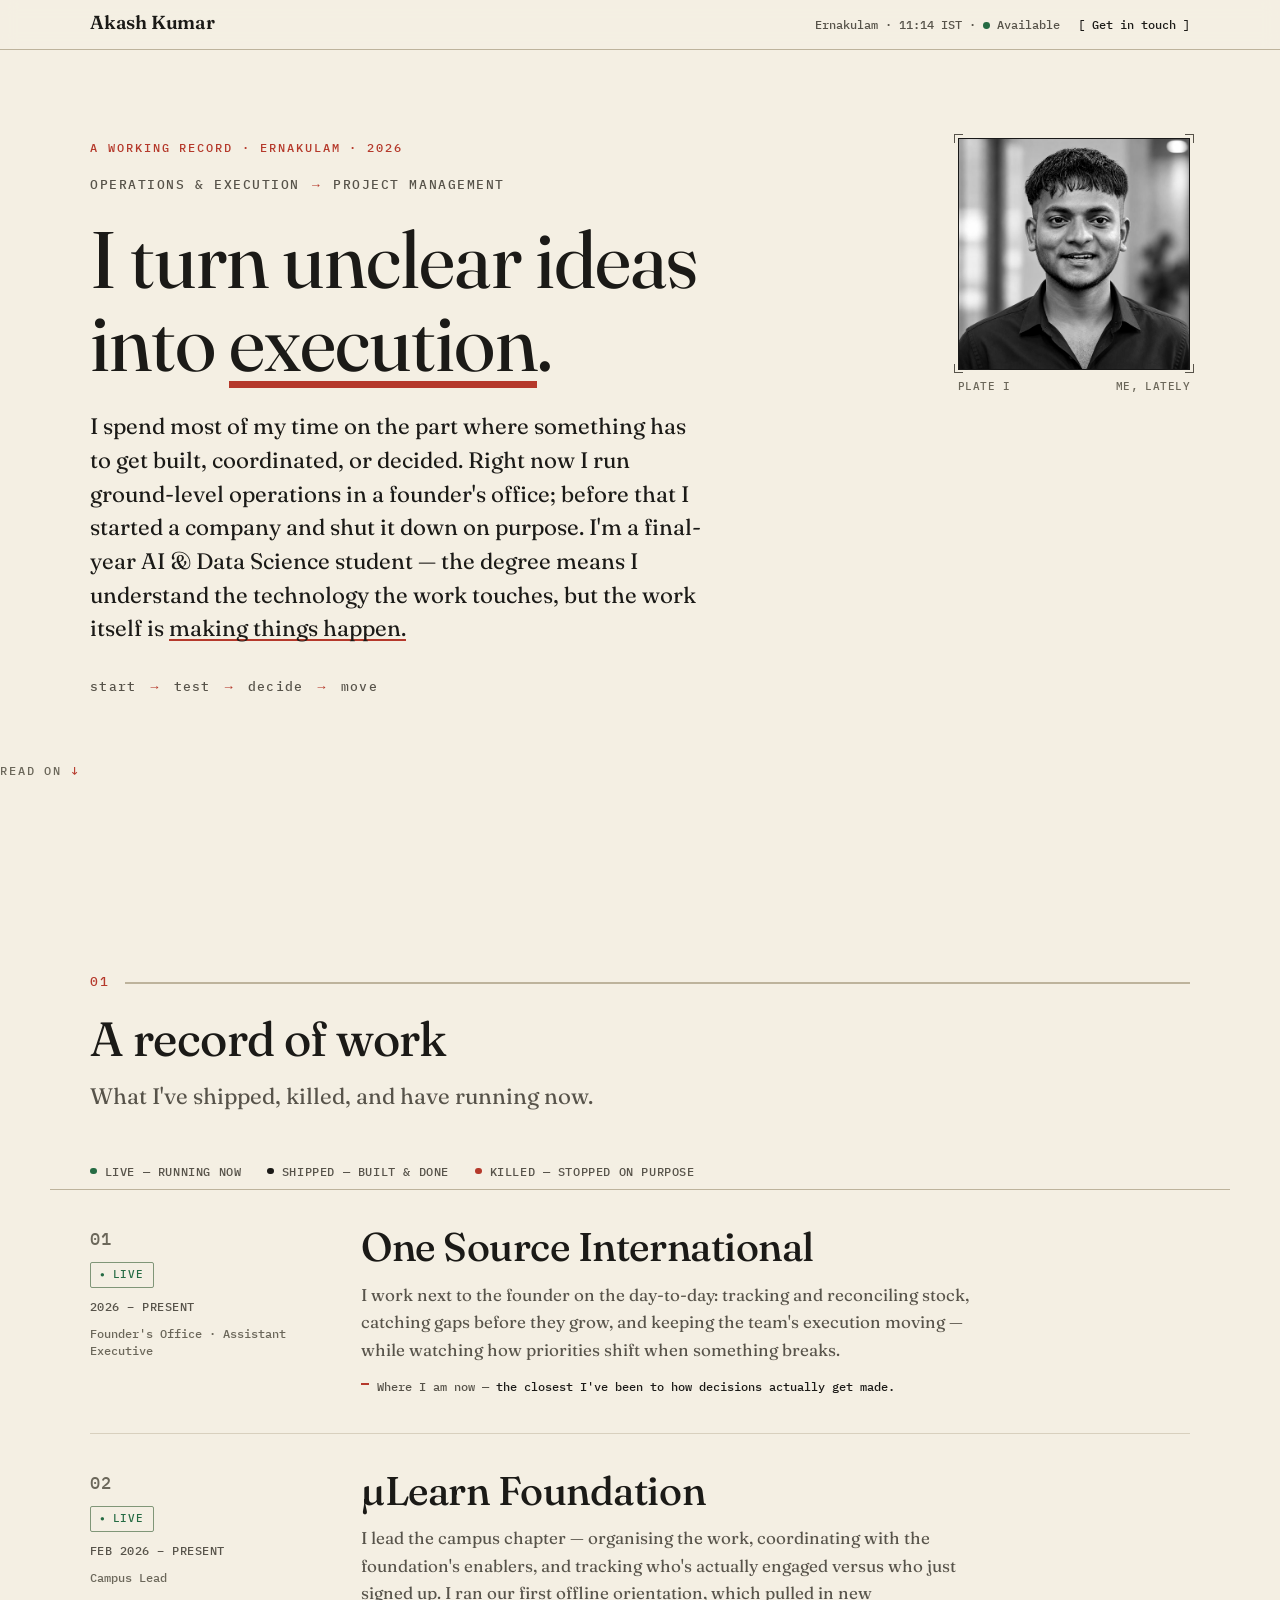
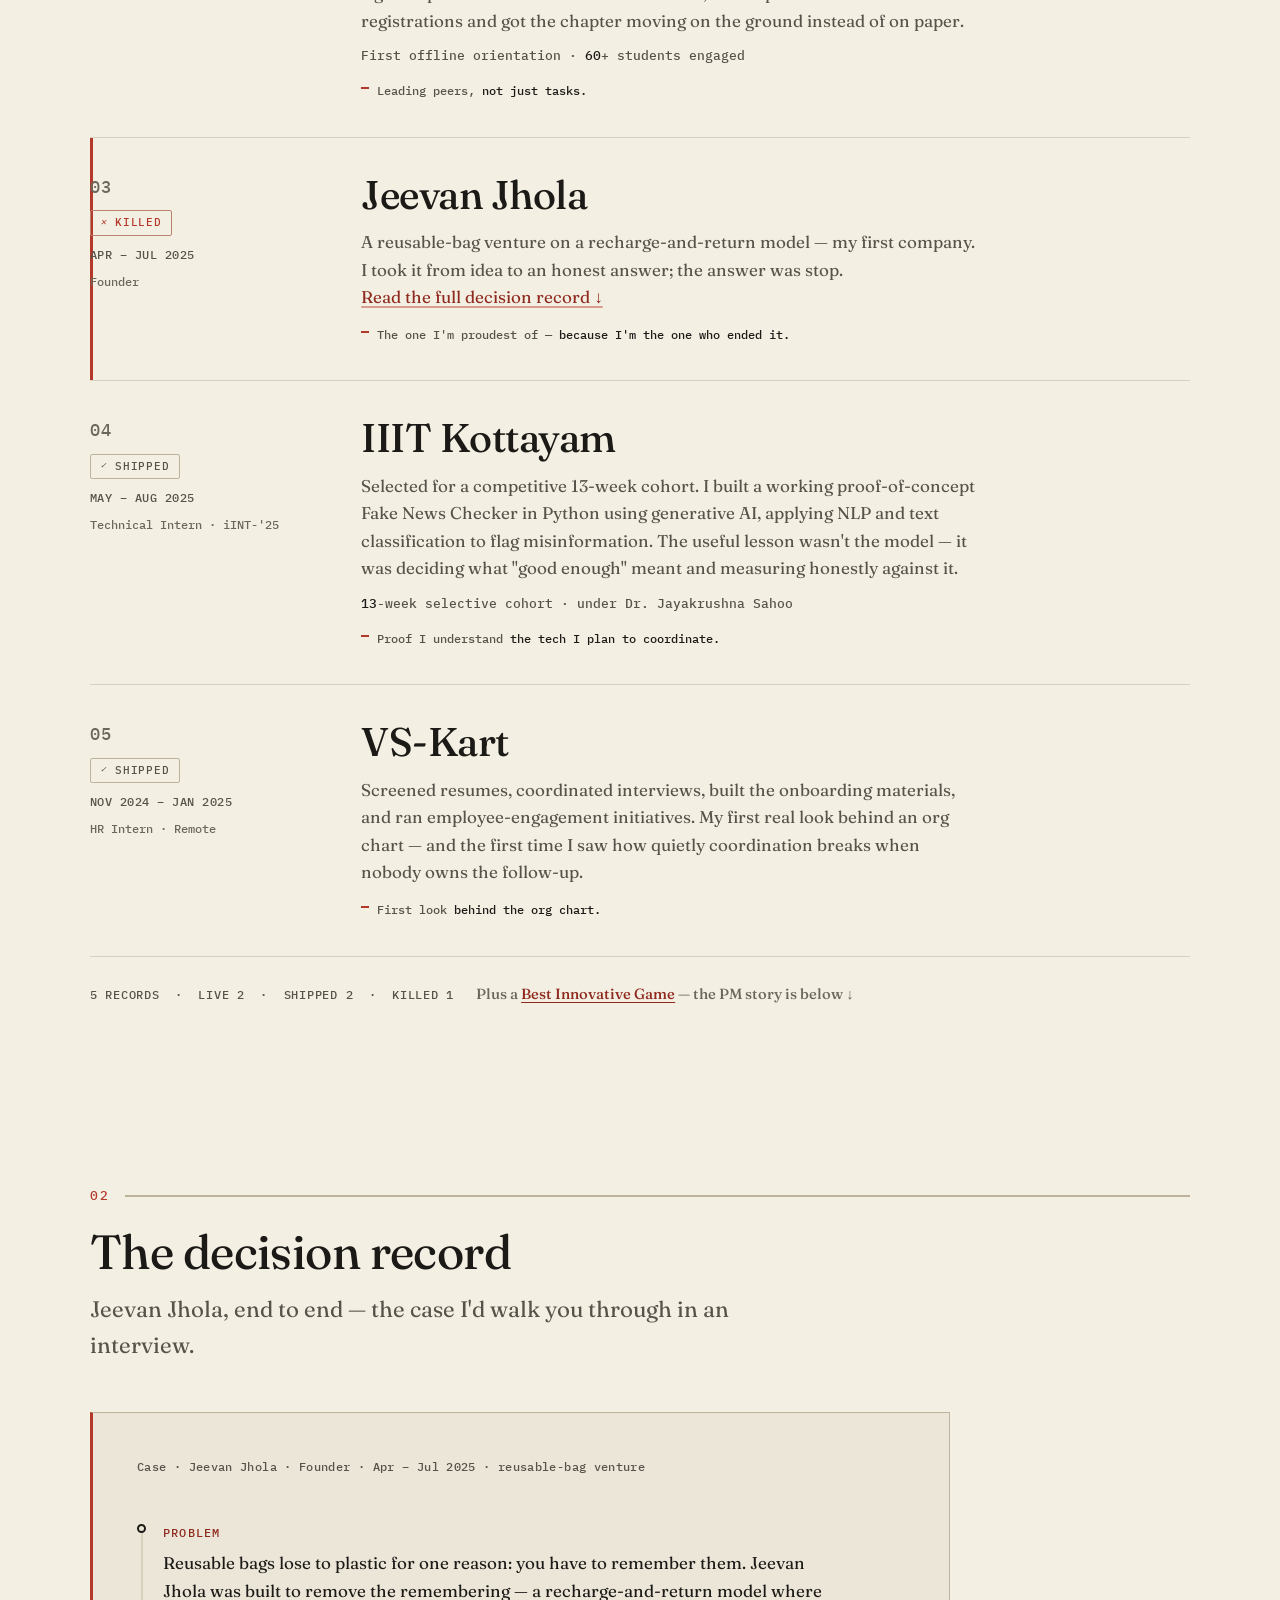
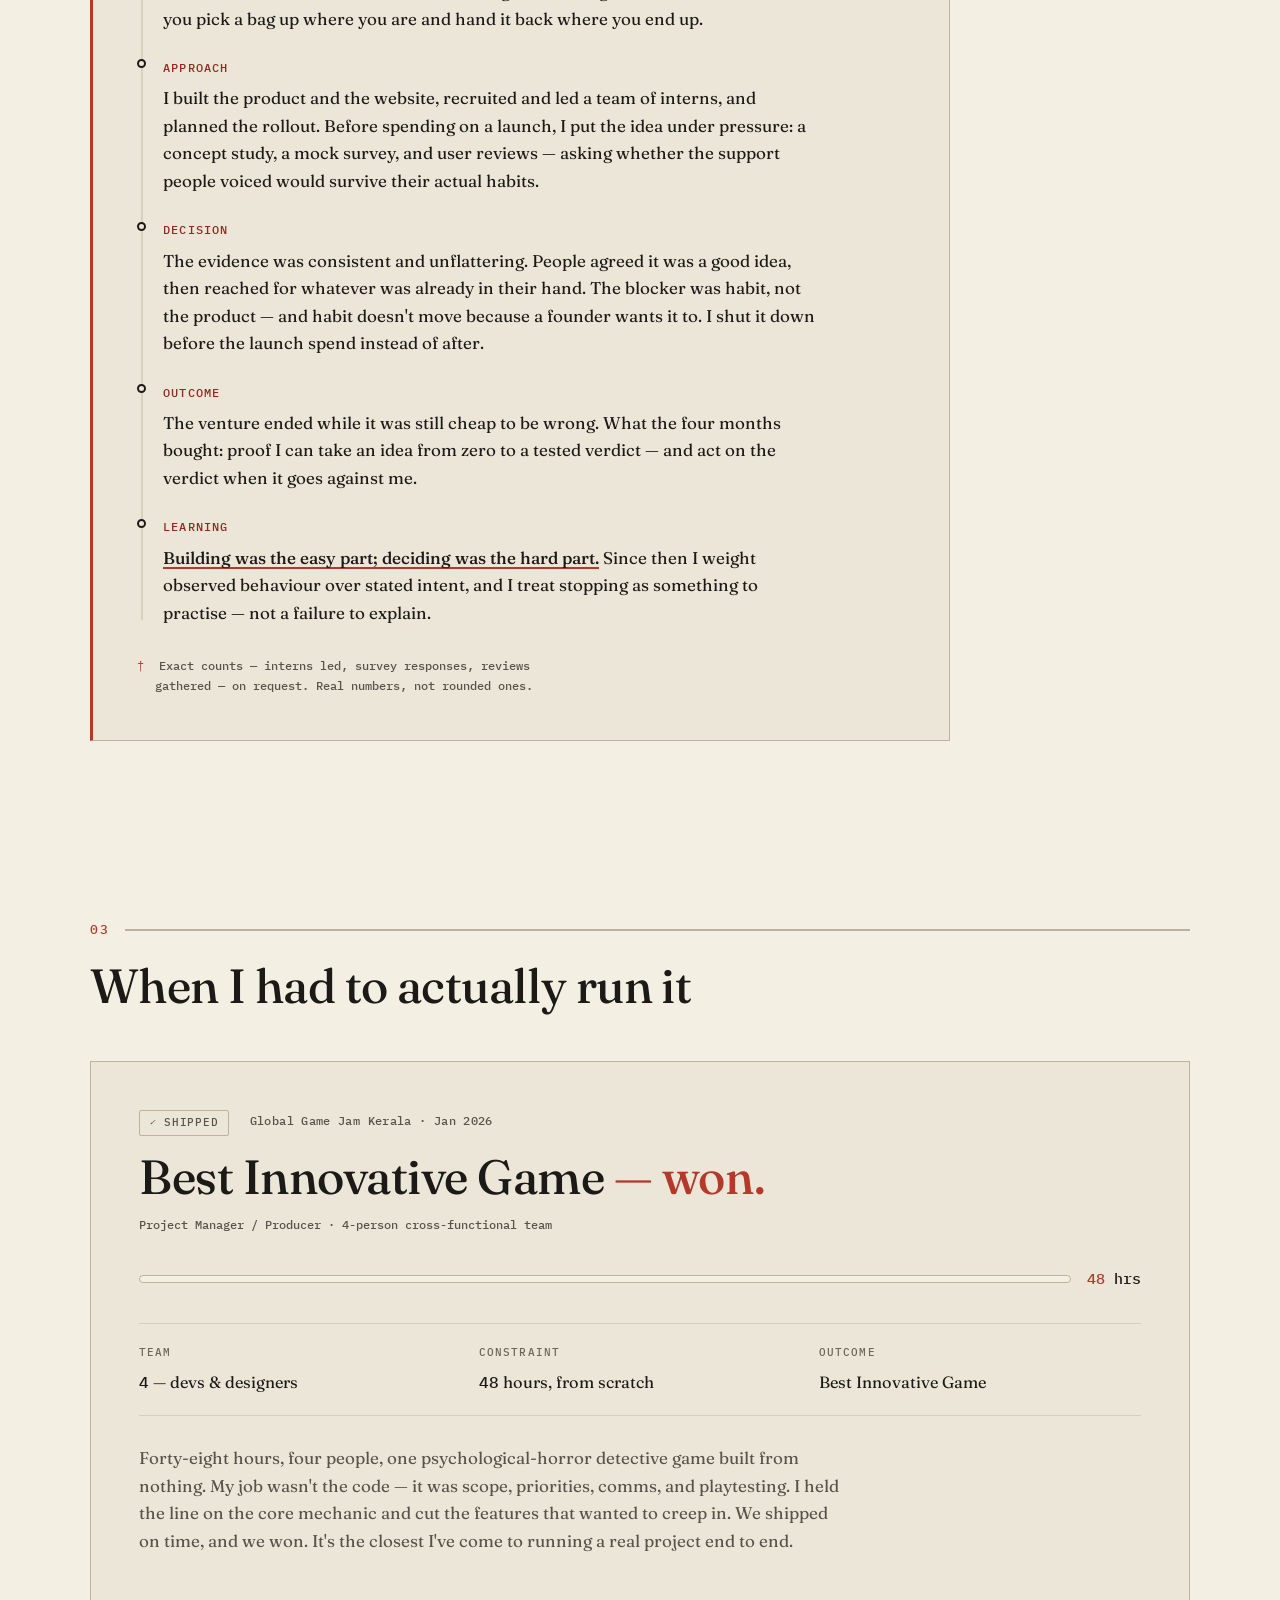
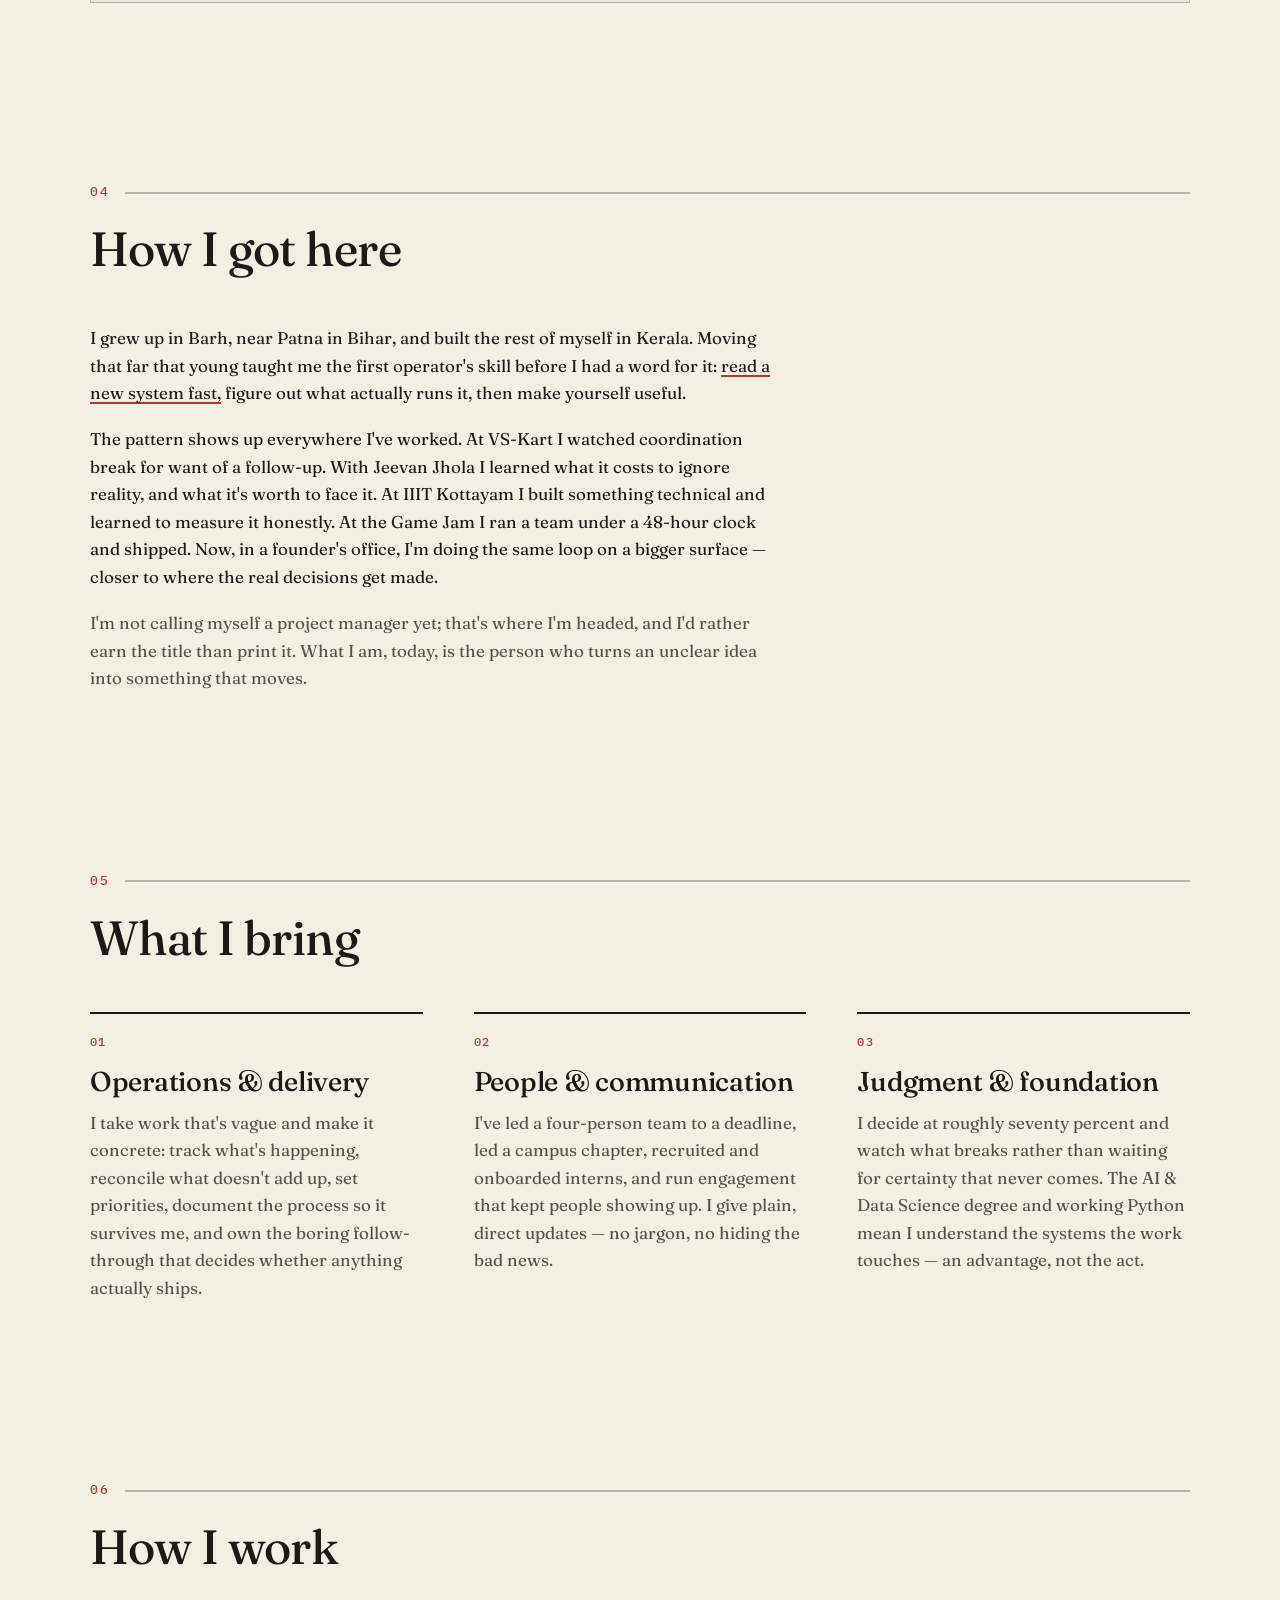
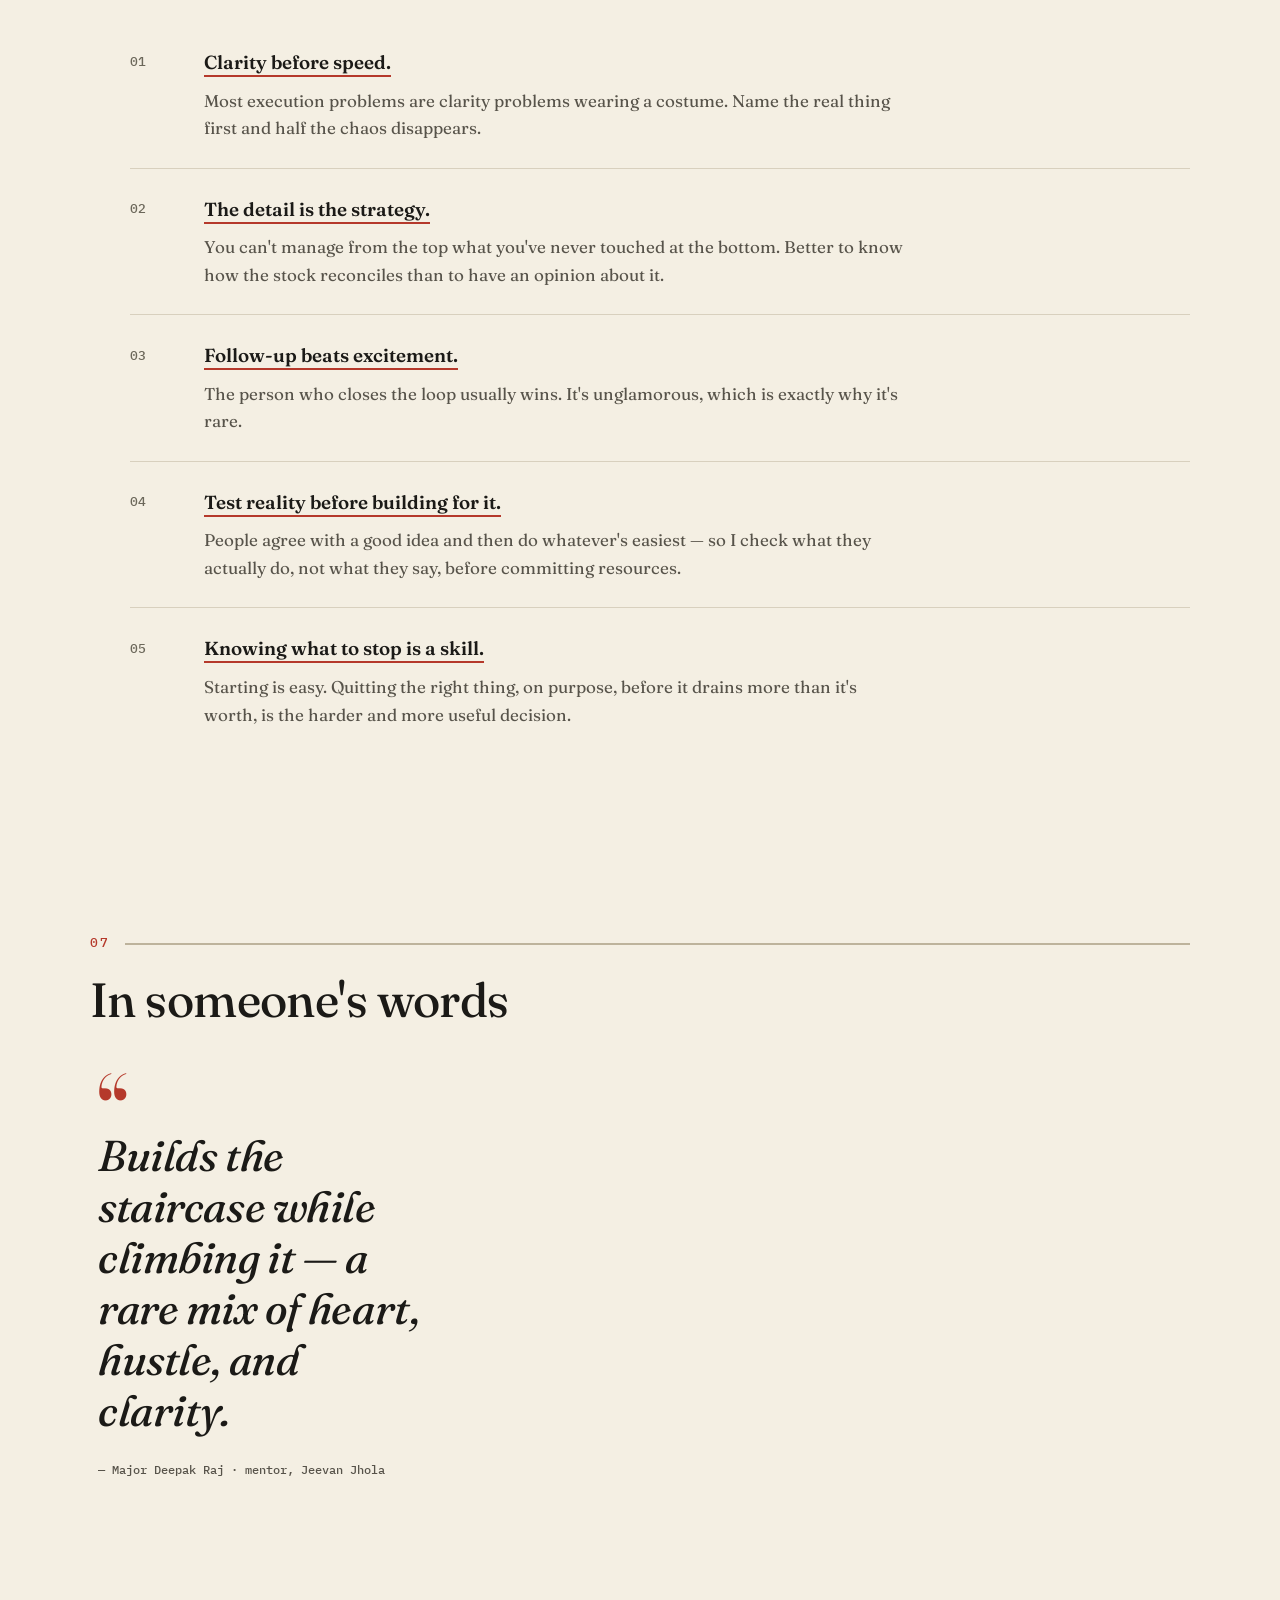
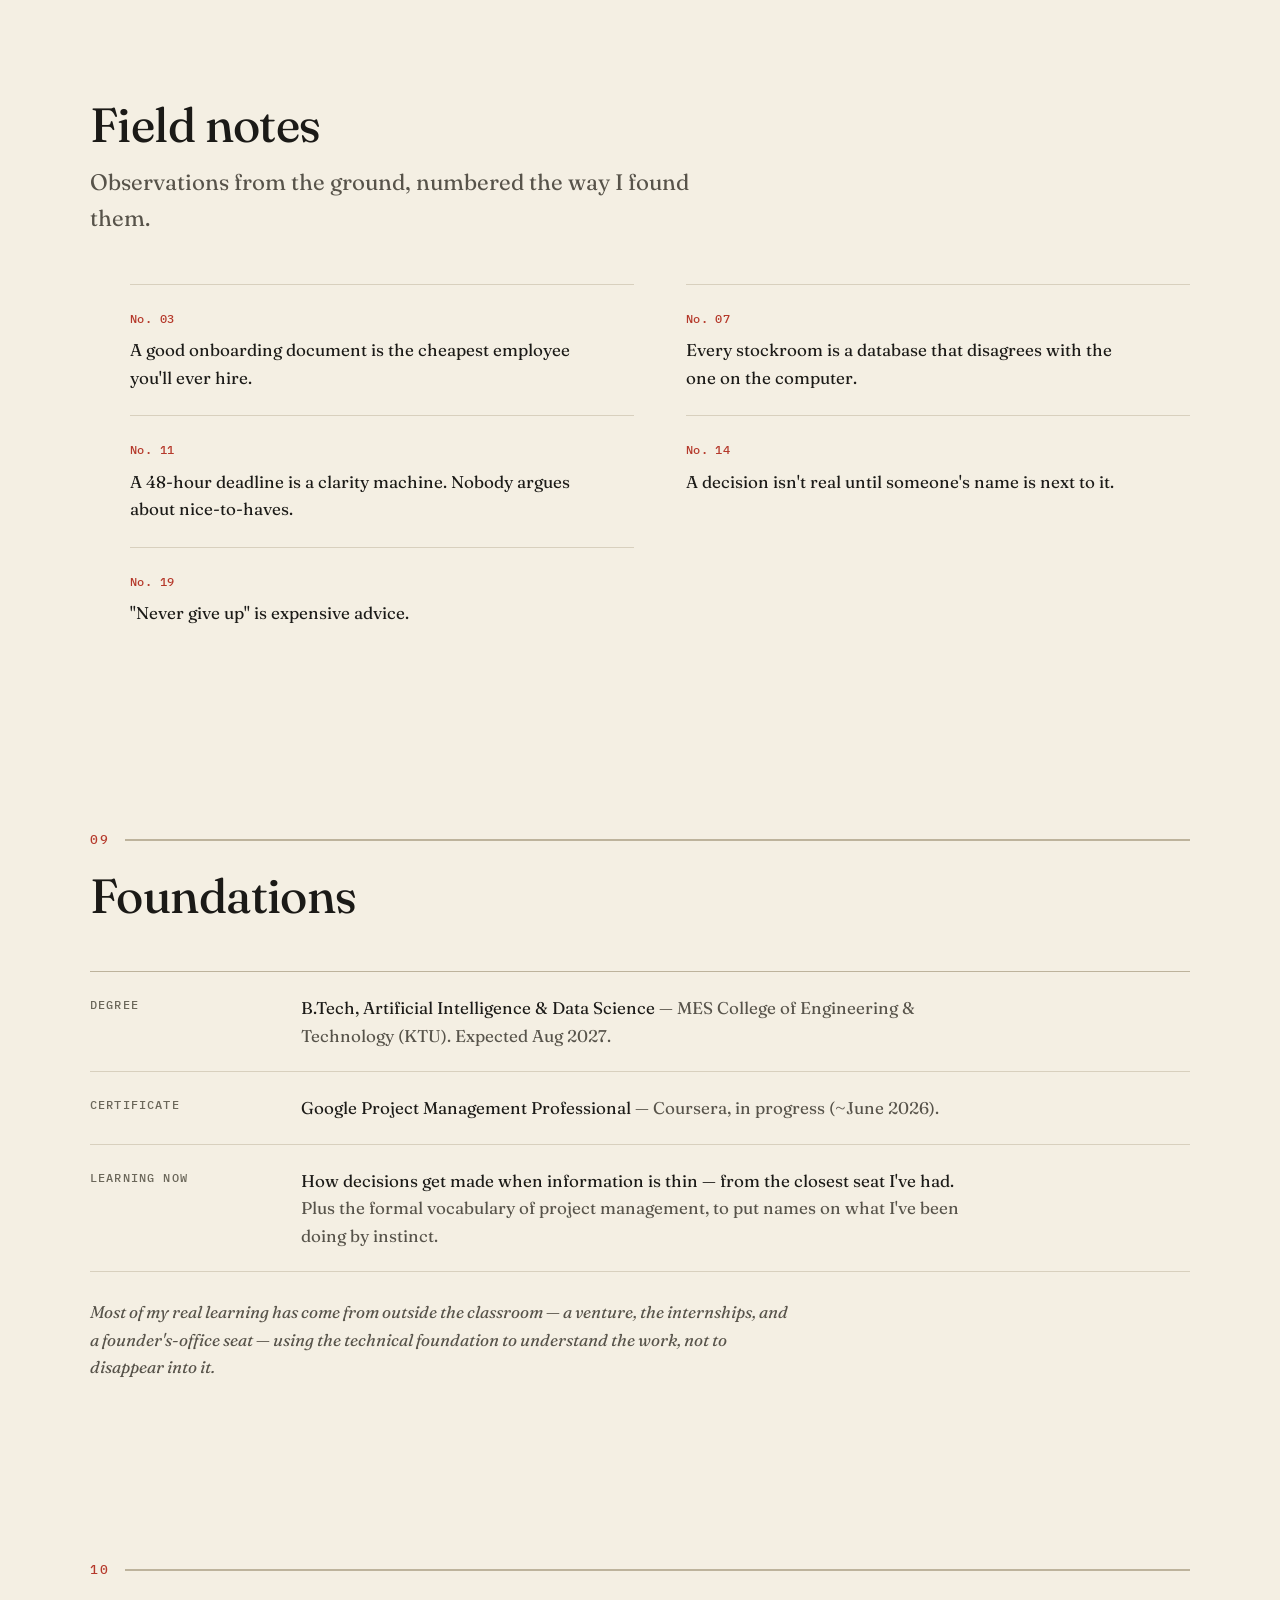
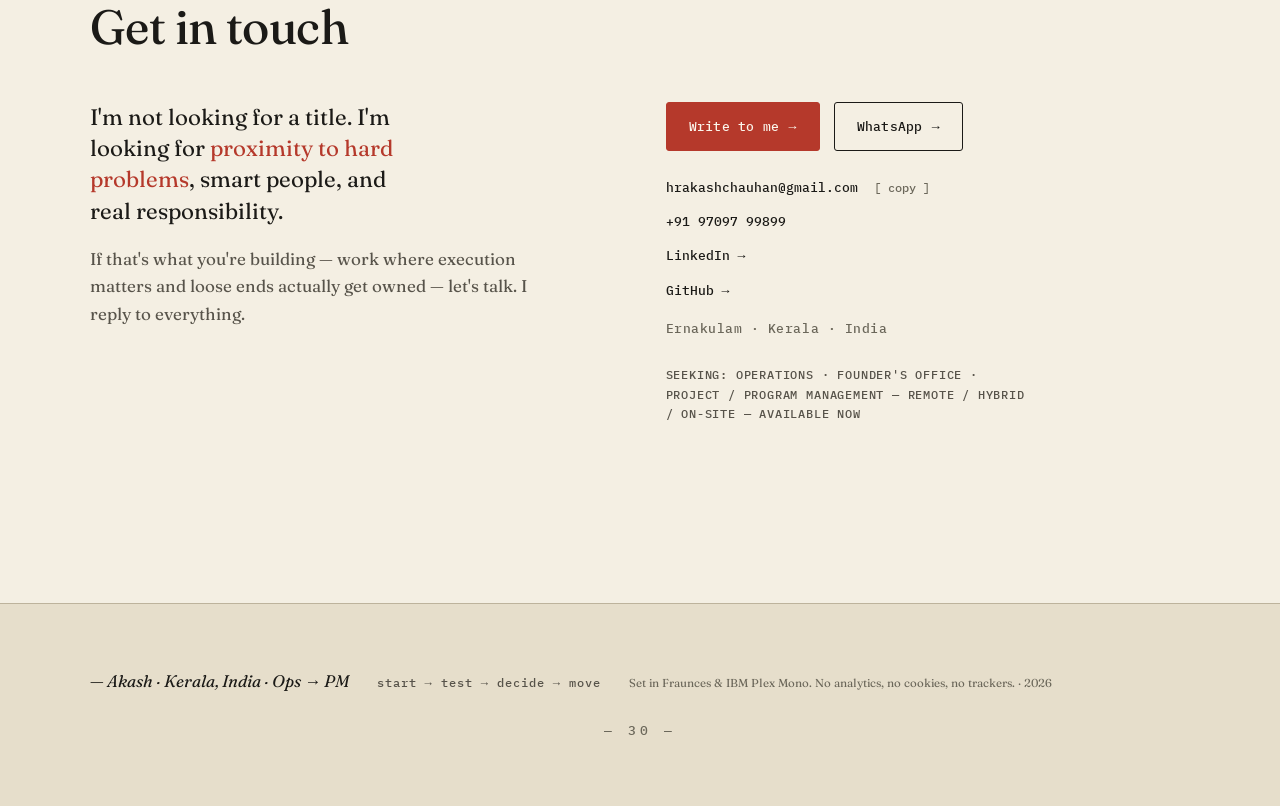
==== commit 72d3a2dd: "Redesign v6: THE RECORD - editorial dossier on paper & red ink Full ground-up replacement of v5 "SIG" ====
--- a/index.html
+++ b/index.html
@@ -4,24 +4,13 @@
 <meta charset="UTF-8">
 <meta name="viewport" content="width=device-width, initial-scale=1">
 
-<!-- Set html.js as early as possible so motion hides content ONLY when JS is on.
+<!-- Set html.js as early as possible so reveal motion hides content ONLY when JS is on.
      With JS disabled, .js is never added and every section renders fully visible.
-     The intro overlay is armed here too (before first paint) and is triple-failsafed:
-     sessionStorage (once per session) + reduced-motion check + a hard timeout that
-     removes it even if js/main.js never loads. -->
+     A hard 3s failsafe reveals everything even if js/main.js never boots (404/blocked). -->
 <script>
 (function () {
   var d = document.documentElement;
   d.className = d.className.replace('no-js', 'js');
-  try {
-    var rm = window.matchMedia && window.matchMedia('(prefers-reduced-motion: reduce)').matches;
-    if (!rm && !sessionStorage.getItem('v5-intro')) {
-      sessionStorage.setItem('v5-intro', '1');
-      d.className += ' intro-live';
-      setTimeout(function () { d.classList.remove('intro-live'); }, 2600);
-    }
-  } catch (e) { /* storage blocked → no intro, page renders normally */ }
-  /* if js/main.js never boots (404, blocked), reveal everything after 3s */
   setTimeout(function () {
     if (!d.classList.contains('booted')) { d.classList.add('reveal-all'); }
   }, 3000);
@@ -36,19 +25,19 @@
 <title>Akash Kumar — operator, building toward project management</title>
 <meta name="description" content="I turn unclear ideas into execution. A technically-literate operator running ground-level operations in a founder's office — and building toward project management. A record of what I've shipped, killed, and have running now.">
 <meta name="author" content="Akash Kumar">
-<meta name="theme-color" content="#0F0D0A">
+<meta name="theme-color" content="#F4EFE3">
 <link rel="canonical" href="https://youfoundakash.netlify.app/">
 
 <!-- Open Graph -->
 <meta property="og:type" content="website">
 <meta property="og:site_name" content="Akash Kumar">
 <meta property="og:title" content="Akash Kumar — operator, building toward project management">
-<meta property="og:description" content="I turn unclear ideas into execution. A technically-literate operator running operations in a founder's office, building toward project management. Live · shipped · killed.">
+<meta property="og:description" content="I turn unclear ideas into execution. A technically-literate operator running operations in a founder's office, building toward project management. A record of work: live · shipped · killed.">
 <meta property="og:url" content="https://youfoundakash.netlify.app/">
 <meta property="og:image" content="https://youfoundakash.netlify.app/assets/og-image.png">
 <meta property="og:image:width" content="1200">
 <meta property="og:image:height" content="630">
-<meta property="og:image:alt" content="Akash Kumar — I turn unclear ideas into execution. A record of work: live, shipped, killed.">
+<meta property="og:image:alt" content="Akash Kumar — a working record. I turn unclear ideas into execution: live, shipped, killed.">
 <meta property="og:locale" content="en_US">
 
 <!-- Twitter -->
@@ -56,7 +45,7 @@
 <meta name="twitter:title" content="Akash Kumar — operator, building toward project management">
 <meta name="twitter:description" content="I turn unclear ideas into execution. Operations in a founder's office, building toward project management.">
 <meta name="twitter:image" content="https://youfoundakash.netlify.app/assets/og-image.png">
-<meta name="twitter:image:alt" content="Akash Kumar — a record of work shipped, killed, and live.">
+<meta name="twitter:image:alt" content="Akash Kumar — a working record of work shipped, killed, and live.">
 
 <!-- Icons + manifest -->
 <link rel="icon" href="assets/favicon.svg" type="image/svg+xml">
@@ -65,7 +54,7 @@
 <link rel="manifest" href="site.webmanifest">
 
 <!-- Self-hosted fonts: preload the faces used above the fold -->
-<link rel="preload" href="assets/fonts/bricolage-grotesque-var.woff2" as="font" type="font/woff2" crossorigin>
+<link rel="preload" href="assets/fonts/fraunces-var.woff2" as="font" type="font/woff2" crossorigin>
 <link rel="preload" href="assets/fonts/ibm-plex-mono-500.woff2" as="font" type="font/woff2" crossorigin>
 
 <link rel="stylesheet" href="assets/fonts/fonts.css">
@@ -97,198 +86,172 @@
 <body>
 <a class="skip" href="#main">Skip to content</a>
 
-<!-- E0 · intro stamp — exists only for one viewing per session; html.intro-live shows it -->
-<div class="intro" aria-hidden="true">
-  <div class="intro-inner">
-    <p class="intro-name"><span>A</span><span>K</span><span>A</span><span>S</span><span>H</span> <span>K</span><span>U</span><span>M</span><span>A</span><span>R</span></p>
-    <span class="intro-rule"></span>
-    <p class="intro-meta mono">PORTFOLIO · ERNAKULAM · 2026</p>
-  </div>
-</div>
-
-<!-- scroll progress -->
+<!-- reading-progress rule (top edge, editor's red) -->
 <div class="progress" aria-hidden="true"><span class="progress-fill" data-progress></span></div>
 
-<!-- E1 · HUD -->
-<header class="hud">
-  <a class="brand" href="#top">Akash Kumar <span class="brand-arrow" aria-hidden="true">→</span></a>
-  <div class="hud-right">
-    <span class="hud-meta mono"><span data-clock>··:··</span> IST&nbsp;·&nbsp;<i class="dot live" aria-hidden="true"></i> AVAILABLE</span>
-    <a class="btn-ghost" href="#contact" data-cursor="GO">Get in touch</a>
+<!-- ── Masthead ──────────────────────────────────────────────────────────── -->
+<header class="masthead">
+  <div class="wrap masthead-bar">
+    <a class="brand" href="#top">Akash Kumar</a>
+    <div class="masthead-right">
+      <span class="dateline mono">Ernakulam · <span data-clock>··:··</span> IST&nbsp;·&nbsp;<i class="dot live" aria-hidden="true"></i> Available</span>
+      <a class="head-link mono" href="#contact">[ Get in touch ]</a>
+    </div>
   </div>
 </header>
 
-<!-- section rail (≥1100px) -->
-<nav class="rail" aria-label="Sections">
-  <a href="#work" data-rail="work" aria-label="01 — A record of work">01</a>
-  <a href="#casestudy" data-rail="casestudy" aria-label="02 — The decision record">02</a>
-  <a href="#gamejam" data-rail="gamejam" aria-label="03 — When I had to actually run it">03</a>
-  <a href="#arc" data-rail="arc" aria-label="04 — How I got here">04</a>
-  <a href="#bring" data-rail="bring" aria-label="05 — What I bring">05</a>
-  <a href="#principles" data-rail="principles" aria-label="06 — How I work">06</a>
-  <a href="#says" data-rail="says" aria-label="07 — In someone's words">07</a>
-  <a href="#notes" data-rail="notes" aria-label="08 — Field notes">08</a>
-  <a href="#foundations" data-rail="foundations" aria-label="09 — Foundations">09</a>
-  <a href="#contact" data-rail="contact" aria-label="10 — Get in touch">10</a>
+<!-- left margin rail — the running section index (≥1100px) -->
+<nav class="rail mono" aria-label="Sections">
+  <a href="#work" data-rail="work"><span>01</span></a>
+  <a href="#casestudy" data-rail="casestudy"><span>02</span></a>
+  <a href="#gamejam" data-rail="gamejam"><span>03</span></a>
+  <a href="#arc" data-rail="arc"><span>04</span></a>
+  <a href="#bring" data-rail="bring"><span>05</span></a>
+  <a href="#principles" data-rail="principles"><span>06</span></a>
+  <a href="#says" data-rail="says"><span>07</span></a>
+  <a href="#notes" data-rail="notes"><span>08</span></a>
+  <a href="#foundations" data-rail="foundations"><span>09</span></a>
+  <a href="#contact" data-rail="contact"><span>10</span></a>
 </nav>
 
 <main id="main">
 
-  <!-- E2 · hero -->
+  <!-- ── Hero / opening of the record ────────────────────────────────────── -->
   <section class="hero" id="top">
-    <canvas class="embers" data-embers aria-hidden="true"></canvas>
     <div class="wrap hero-grid">
-      <p class="eyebrow mono">Operations &amp; execution <span class="ar" aria-hidden="true">→</span> project management</p>
-      <h1 class="hero-h">
-        <span class="line"><span class="line-in">I turn</span></span>
-        <span class="line"><span class="line-in">unclear ideas</span></span>
-        <span class="line"><span class="line-in">into</span></span>
-        <span class="line"><span class="line-in"><em class="exec">execution</em><i class="caret" aria-hidden="true">_</i></span></span>
-      </h1>
-      <div class="hero-low">
-        <div class="hero-copy">
-          <p class="lead">I spend most of my time on the part where something has to get built, coordinated, or decided. Right now I run ground-level operations in a founder's office; before that I started a company and shut it down on purpose. I'm a final-year AI &amp; Data Science student — the degree means I understand the technology the work touches, but the work itself is <span class="hl">making things happen.</span></p>
-          <p class="scroll-cue mono" aria-hidden="true">SCROLL <span class="ar">↓</span></p>
-        </div>
-        <figure class="photo">
-          <!-- PHOTO: replace assets/akash.jpg with your own (keep filename, ~square crop). -->
-          <span class="tick t-tl" aria-hidden="true"></span><span class="tick t-tr" aria-hidden="true"></span>
-          <span class="tick t-bl" aria-hidden="true"></span><span class="tick t-br" aria-hidden="true"></span>
-          <img src="assets/akash.jpg" width="232" height="232" alt="Akash Kumar" decoding="async">
-          <figcaption class="caption mono">me, lately</figcaption>
-        </figure>
-      </div>
-    </div>
-    <p class="visually-hidden">start → test → decide → move</p>
-    <div class="marquee" data-marquee aria-hidden="true">
-      <div class="mq-track" data-mq-track>
-        <span class="mq-item">start <i class="ar">→</i> test <i class="ar">→</i> decide <i class="ar">→</i> move <i class="ar">→</i></span><span class="mq-item">start <i class="ar">→</i> test <i class="ar">→</i> decide <i class="ar">→</i> move <i class="ar">→</i></span><span class="mq-item">start <i class="ar">→</i> test <i class="ar">→</i> decide <i class="ar">→</i> move <i class="ar">→</i></span><span class="mq-item">start <i class="ar">→</i> test <i class="ar">→</i> decide <i class="ar">→</i> move <i class="ar">→</i></span>
-      </div>
-    </div>
-  </section>
-
-  <!-- E3 · 01 THE RECORD (signature) -->
+      <div class="hero-copy">
+        <p class="dateline-lead mono reveal">A working record · Ernakulam · 2026</p>
+        <p class="eyebrow mono reveal">Operations &amp; execution <span class="ar" aria-hidden="true">→</span> project management</p>
+        <h1 class="hero-h reveal">I turn unclear ideas into <em class="exec">execution</em>.</h1>
+        <p class="lead reveal">I spend most of my time on the part where something has to get built, coordinated, or decided. Right now I run ground-level operations in a founder's office; before that I started a company and shut it down on purpose. I'm a final-year AI &amp; Data Science student — the degree means I understand the technology the work touches, but the work itself is <span class="hl">making things happen.</span></p>
+        <p class="strapline mono reveal">start <i class="ar" aria-hidden="true">→</i> test <i class="ar" aria-hidden="true">→</i> decide <i class="ar" aria-hidden="true">→</i> move</p>
+      </div>
+      <figure class="plate reveal">
+        <!-- PHOTO: replace assets/akash.jpg with your own (keep filename, ~square crop). -->
+        <span class="plate-tick t-tl" aria-hidden="true"></span><span class="plate-tick t-tr" aria-hidden="true"></span>
+        <span class="plate-tick t-bl" aria-hidden="true"></span><span class="plate-tick t-br" aria-hidden="true"></span>
+        <img src="assets/akash.jpg" width="232" height="232" alt="Akash Kumar" decoding="async">
+        <figcaption class="plate-cap mono"><span>Plate I</span><span>me, lately</span></figcaption>
+      </figure>
+    </div>
+    <p class="scroll-cue mono reveal" aria-hidden="true">read on <span class="ar">↓</span></p>
+  </section>
+
+  <!-- ── 01 · A record of work (the ledger) ──────────────────────────────── -->
   <section class="section" id="work" aria-labelledby="h-work">
     <div class="wrap">
-      <header class="sec-head reveal">
-        <p class="sec-index mono">01 /</p>
-        <h2 id="h-work">A record of work</h2>
-        <p class="sec-lead">What I've shipped, killed, and have running now.</p>
-      </header>
-
-      <div class="legend mono" aria-hidden="true">
-        <span><i class="dot live"></i> LIVE — running now</span>
-        <span><i class="dot shipped"></i> SHIPPED — built &amp; done</span>
-        <span><i class="dot killed"></i> KILLED — stopped on purpose</span>
-      </div>
-    </div>
-
-    <div class="ledger">
+      <div class="sec-top reveal"><span class="sec-index mono">01</span><span class="sec-rule" aria-hidden="true"></span></div>
+      <header class="sec-head">
+        <h2 class="reveal" id="h-work">A record of work</h2>
+        <p class="sec-lead reveal">What I've shipped, killed, and have running now.</p>
+      </header>
+
+      <div class="legend mono reveal" aria-hidden="true">
+        <span><i class="dot live"></i> Live — running now</span>
+        <span><i class="dot shipped"></i> Shipped — built &amp; done</span>
+        <span><i class="dot killed"></i> Killed — stopped on purpose</span>
+      </div>
+    </div>
+
+    <div class="wrap ledger">
 
       <article class="row reveal">
-        <span class="row-ghost" data-parallax="0.10" aria-hidden="true">01</span>
-        <div class="wrap row-grid">
-          <div class="row-side mono">
-            <span class="tag live"><i class="g" aria-hidden="true">●</i> LIVE</span>
-            <span class="meta">2026 – PRESENT</span>
-            <span class="role">Founder's Office · Assistant Executive</span>
-          </div>
-          <div class="row-main">
-            <h3 class="entry">One Source International</h3>
-            <p class="out">I work next to the founder on the day-to-day: tracking and reconciling stock, catching gaps before they grow, and keeping the team's execution moving — while watching how priorities shift when something breaks.</p>
-            <!-- ADD REAL WIN/NUMBER HERE if true (exhibition ops, vendor coordination, databases built, workflows improved, sales supported). See CONTENT-TODO.md. -->
-            <p class="row-note mono">Where I am now — <b>the closest I've been to how decisions actually get made.</b></p>
-          </div>
+        <div class="row-side mono">
+          <span class="row-no">01</span>
+          <span class="tag live"><i class="g" aria-hidden="true">●</i> Live</span>
+          <span class="meta">2026 – present</span>
+          <span class="role">Founder's Office · Assistant Executive</span>
+        </div>
+        <div class="row-main">
+          <h3 class="entry">One Source International</h3>
+          <p class="out">I work next to the founder on the day-to-day: tracking and reconciling stock, catching gaps before they grow, and keeping the team's execution moving — while watching how priorities shift when something breaks.</p>
+          <!-- ADD REAL WIN/NUMBER HERE if true (exhibition ops, vendor coordination, databases built, workflows improved, sales supported). See CONTENT-TODO.md. -->
+          <p class="row-note mono">Where I am now — <b>the closest I've been to how decisions actually get made.</b></p>
         </div>
       </article>
 
       <article class="row reveal">
-        <span class="row-ghost" data-parallax="0.10" aria-hidden="true">02</span>
-        <div class="wrap row-grid">
-          <div class="row-side mono">
-            <span class="tag live"><i class="g" aria-hidden="true">●</i> LIVE</span>
-            <span class="meta">FEB 2026 – PRESENT</span>
-            <span class="role">Campus Lead</span>
-          </div>
-          <div class="row-main">
-            <h3 class="entry">µLearn Foundation</h3>
-            <p class="out">I lead the campus chapter — organising the work, coordinating with the foundation's enablers, and tracking who's actually engaged versus who just signed up. I ran our first offline orientation, which pulled in new registrations and got the chapter moving on the ground instead of on paper.</p>
-            <p class="metric mono">First offline orientation · <span data-count="60">60</span>+ students engaged</p>
-            <p class="row-note mono">Leading peers, <b>not just tasks.</b></p>
-          </div>
+        <div class="row-side mono">
+          <span class="row-no">02</span>
+          <span class="tag live"><i class="g" aria-hidden="true">●</i> Live</span>
+          <span class="meta">Feb 2026 – present</span>
+          <span class="role">Campus Lead</span>
+        </div>
+        <div class="row-main">
+          <h3 class="entry">µLearn Foundation</h3>
+          <p class="out">I lead the campus chapter — organising the work, coordinating with the foundation's enablers, and tracking who's actually engaged versus who just signed up. I ran our first offline orientation, which pulled in new registrations and got the chapter moving on the ground instead of on paper.</p>
+          <p class="metric mono">First offline orientation · <span data-count="60">60</span>+ students engaged</p>
+          <p class="row-note mono">Leading peers, <b>not just tasks.</b></p>
         </div>
       </article>
 
+      <article class="row reveal killed-row">
+        <div class="row-side mono">
+          <span class="row-no">03</span>
+          <span class="tag killed"><i class="g" aria-hidden="true">✕</i> Killed</span>
+          <span class="meta">Apr – Jul 2025</span>
+          <span class="role">Founder</span>
+        </div>
+        <div class="row-main">
+          <h3 class="entry">Jeevan Jhola</h3>
+          <p class="out">A reusable-bag venture on a recharge-and-return model — my first company. I took it from idea to an honest answer; the answer was stop. <a class="ilink" href="#casestudy">Read the full decision record ↓</a></p>
+          <p class="row-note mono">The one I'm proudest of — <b>because I'm the one who ended it.</b></p>
+        </div>
+      </article>
+
       <article class="row reveal">
-        <span class="row-ghost" data-parallax="0.10" aria-hidden="true">03</span>
-        <div class="wrap row-grid">
-          <div class="row-side mono">
-            <span class="tag killed"><i class="g" aria-hidden="true">✕</i> KILLED</span>
-            <span class="meta">APR – JUL 2025</span>
-            <span class="role">Founder</span>
-          </div>
-          <div class="row-main">
-            <h3 class="entry">Jeevan Jhola</h3>
-            <p class="out">A reusable-bag venture on a recharge-and-return model — my first company. I took it from idea to an honest answer; the answer was stop. <a class="ilink" href="#casestudy" data-cursor="GO">Read the full decision record ↓</a></p>
-            <p class="row-note mono">The one I'm proudest of — <b>because I'm the one who ended it.</b></p>
-          </div>
+        <div class="row-side mono">
+          <span class="row-no">04</span>
+          <span class="tag shipped"><i class="g" aria-hidden="true">✓</i> Shipped</span>
+          <span class="meta">May – Aug 2025</span>
+          <span class="role">Technical Intern · iINT-'25</span>
+        </div>
+        <div class="row-main">
+          <h3 class="entry">IIIT Kottayam</h3>
+          <p class="out">Selected for a competitive 13-week cohort. I built a working proof-of-concept Fake News Checker in Python using generative AI, applying NLP and text classification to flag misinformation. The useful lesson wasn't the model — it was deciding what "good enough" meant and measuring honestly against it.</p>
+          <p class="metric mono"><span data-count="13">13</span>-week selective cohort · under Dr. Jayakrushna Sahoo</p>
+          <p class="row-note mono">Proof I understand <b>the tech I plan to coordinate.</b></p>
         </div>
       </article>
 
       <article class="row reveal">
-        <span class="row-ghost" data-parallax="0.10" aria-hidden="true">04</span>
-        <div class="wrap row-grid">
-          <div class="row-side mono">
-            <span class="tag shipped"><i class="g" aria-hidden="true">✓</i> SHIPPED</span>
-            <span class="meta">MAY – AUG 2025</span>
-            <span class="role">Technical Intern · iINT-'25</span>
-          </div>
-          <div class="row-main">
-            <h3 class="entry">IIIT Kottayam</h3>
-            <p class="out">Selected for a competitive 13-week cohort. I built a working proof-of-concept Fake News Checker in Python using generative AI, applying NLP and text classification to flag misinformation. The useful lesson wasn't the model — it was deciding what "good enough" meant and measuring honestly against it.</p>
-            <p class="metric mono"><span data-count="13">13</span>-week selective cohort · under Dr. Jayakrushna Sahoo</p>
-            <p class="row-note mono">Proof I understand <b>the tech I plan to coordinate.</b></p>
-          </div>
+        <div class="row-side mono">
+          <span class="row-no">05</span>
+          <span class="tag shipped"><i class="g" aria-hidden="true">✓</i> Shipped</span>
+          <span class="meta">Nov 2024 – Jan 2025</span>
+          <span class="role">HR Intern · Remote</span>
+        </div>
+        <div class="row-main">
+          <h3 class="entry">VS-Kart</h3>
+          <p class="out">Screened resumes, coordinated interviews, built the onboarding materials, and ran employee-engagement initiatives. My first real look behind an org chart — and the first time I saw how quietly coordination breaks when nobody owns the follow-up.</p>
+          <!-- ADD REAL COUNTS HERE if true (resumes screened / interviews coordinated). See CONTENT-TODO.md. -->
+          <p class="row-note mono">First look <b>behind the org chart.</b></p>
         </div>
       </article>
 
-      <article class="row reveal">
-        <span class="row-ghost" data-parallax="0.10" aria-hidden="true">05</span>
-        <div class="wrap row-grid">
-          <div class="row-side mono">
-            <span class="tag shipped"><i class="g" aria-hidden="true">✓</i> SHIPPED</span>
-            <span class="meta">NOV 2024 – JAN 2025</span>
-            <span class="role">HR Intern · Remote</span>
-          </div>
-          <div class="row-main">
-            <h3 class="entry">VS-Kart</h3>
-            <p class="out">Screened resumes, coordinated interviews, built the onboarding materials, and ran employee-engagement initiatives. My first real look behind an org chart — and the first time I saw how quietly coordination breaks when nobody owns the follow-up.</p>
-            <!-- ADD REAL COUNTS HERE if true (resumes screened / interviews coordinated). See CONTENT-TODO.md. -->
-            <p class="row-note mono">First look <b>behind the org chart.</b></p>
-          </div>
-        </div>
-      </article>
-
-    </div>
-
-    <div class="wrap">
-      <p class="ledger-foot mono reveal">5 RECORDS &nbsp;·&nbsp; LIVE 2 &nbsp;·&nbsp; SHIPPED 2 &nbsp;·&nbsp; KILLED 1
-        <span class="xref">Plus a <a href="#gamejam" data-cursor="GO">Best Innovative Game</a> — the PM story is below ↓</span>
+    </div>
+
+    <div class="wrap">
+      <p class="ledger-foot mono reveal">5 records &nbsp;·&nbsp; live 2 &nbsp;·&nbsp; shipped 2 &nbsp;·&nbsp; killed 1
+        <span class="xref">Plus a <a href="#gamejam">Best Innovative Game</a> — the PM story is below ↓</span>
       </p>
     </div>
   </section>
 
-  <!-- E4 · 02 the Jeevan Jhola decision record (the case study) -->
+  <!-- ── 02 · The decision record (the case study) ───────────────────────── -->
   <section class="section" id="casestudy" aria-labelledby="h-case">
     <div class="wrap">
-      <header class="sec-head reveal">
-        <p class="sec-index mono">02 /</p>
-        <h2 id="h-case">The decision record</h2>
-        <p class="sec-lead">Jeevan Jhola, end to end — the case I'd walk you through in an interview.</p>
-      </header>
+      <div class="sec-top reveal"><span class="sec-index mono">02</span><span class="sec-rule" aria-hidden="true"></span></div>
+      <header class="sec-head">
+        <h2 class="reveal" id="h-case">The decision record</h2>
+        <p class="sec-lead reveal">Jeevan Jhola, end to end — the case I'd walk you through in an interview.</p>
+      </header>
+
       <div class="case reveal" data-case>
-        <span class="stamp tag killed" data-stamp aria-hidden="true">✕ KILLED · ON PURPOSE</span>
-        <p class="case-top mono">Founder · Apr – Jul 2025 · reusable-bag venture</p>
+        <div class="case-head">
+          <p class="case-file mono">Case · Jeevan Jhola · Founder · Apr – Jul 2025 · reusable-bag venture</p>
+          <span class="stamp mono" data-stamp aria-hidden="true">✕ Killed · on purpose</span>
+        </div>
         <div class="case-body">
           <span class="case-spine" aria-hidden="true"><span class="case-spine-fill" data-spine></span></span>
           <dl class="cs">
@@ -315,43 +278,43 @@
           </dl>
         </div>
         <!-- ADD REAL FIGURES HERE if true (interns led · mock-survey responses · reviews gathered) — replace the line below. See CONTENT-TODO.md. -->
-        <p class="case-foot mono">Exact counts — interns led, survey responses, reviews gathered — on request. Real numbers, not rounded ones.</p>
-      </div>
-    </div>
-  </section>
-
-  <!-- E5 · 03 the Game Jam feature (the one concrete PM artifact) -->
+        <p class="footnote mono"><span class="dag" aria-hidden="true">†</span> Exact counts — interns led, survey responses, reviews gathered — on request. Real numbers, not rounded ones.</p>
+      </div>
+    </div>
+  </section>
+
+  <!-- ── 03 · When I had to actually run it (the PM artifact) ─────────────── -->
   <section class="section" id="gamejam" aria-labelledby="h-gj">
-    <span class="gj-ghost" data-parallax="0.06" aria-hidden="true">48</span>
-    <div class="wrap">
-      <header class="sec-head reveal">
-        <p class="sec-index mono">03 /</p>
-        <h2 id="h-gj">When I had to actually run it</h2>
-      </header>
+    <div class="wrap">
+      <div class="sec-top reveal"><span class="sec-index mono">03</span><span class="sec-rule" aria-hidden="true"></span></div>
+      <header class="sec-head">
+        <h2 class="reveal" id="h-gj">When I had to actually run it</h2>
+      </header>
+
       <div class="feature reveal">
-        <p class="case-top mono"><span class="tag shipped"><i class="g" aria-hidden="true">✓</i> SHIPPED</span>&nbsp; Global Game Jam Kerala · Jan 2026</p>
+        <p class="case-file mono"><span class="tag shipped"><i class="g" aria-hidden="true">✓</i> Shipped</span>&nbsp; Global Game Jam Kerala · Jan 2026</p>
         <h3 class="award-line">Best Innovative Game <span class="ac">— won.</span></h3>
         <p class="feat-role mono">Project Manager / Producer · 4-person cross-functional team</p>
         <div class="gj-clock" aria-hidden="true">
           <div class="gj-bar"><span class="gj-fill" data-gjfill></span></div>
-          <span class="gj-hrs mono"><span data-gjhrs>48</span> HRS</span>
+          <span class="gj-hrs mono"><span data-gjhrs>48</span> hrs</span>
         </div>
         <div class="facts">
-          <div><span class="fact-k mono">TEAM</span><span class="fact-v"><span data-count="4">4</span> — devs &amp; designers</span></div>
-          <div><span class="fact-k mono">CONSTRAINT</span><span class="fact-v"><span data-count="48">48</span> hours, from scratch</span></div>
-          <div><span class="fact-k mono">OUTCOME</span><span class="fact-v">Best Innovative Game</span></div>
+          <div><span class="fact-k mono">Team</span><span class="fact-v"><span data-count="4">4</span> — devs &amp; designers</span></div>
+          <div><span class="fact-k mono">Constraint</span><span class="fact-v"><span data-count="48">48</span> hours, from scratch</span></div>
+          <div><span class="fact-k mono">Outcome</span><span class="fact-v">Best Innovative Game</span></div>
         </div>
         <p class="feat-body">Forty-eight hours, four people, one psychological-horror detective game built from nothing. My job wasn't the code — it was scope, priorities, comms, and playtesting. I held the line on the core mechanic and cut the features that wanted to creep in. We shipped on time, and we won. It's the closest I've come to running a real project end to end.</p>
       </div>
     </div>
   </section>
 
-  <!-- E6 · 04 how I got here (the arc) -->
+  <!-- ── 04 · How I got here (the arc) ───────────────────────────────────── -->
   <section class="section" id="arc" aria-labelledby="h-arc">
     <div class="wrap">
-      <header class="sec-head reveal">
-        <p class="sec-index mono">04 /</p>
-        <h2 id="h-arc">How I got here</h2>
+      <div class="sec-top reveal"><span class="sec-index mono">04</span><span class="sec-rule" aria-hidden="true"></span></div>
+      <header class="sec-head">
+        <h2 class="reveal" id="h-arc">How I got here</h2>
       </header>
       <div class="prose reveal">
         <p>I grew up in Barh, near Patna in Bihar, and built the rest of myself in Kerala. Moving that far that young taught me the first operator's skill before I had a word for it: <span class="hl">read a new system fast,</span> figure out what actually runs it, then make yourself useful.</p>
@@ -361,26 +324,26 @@
     </div>
   </section>
 
-  <!-- E7 · 05 what I bring -->
+  <!-- ── 05 · What I bring ───────────────────────────────────────────────── -->
   <section class="section" id="bring" aria-labelledby="h-bring">
     <div class="wrap">
-      <header class="sec-head reveal">
-        <p class="sec-index mono">05 /</p>
-        <h2 id="h-bring">What I bring</h2>
+      <div class="sec-top reveal"><span class="sec-index mono">05</span><span class="sec-rule" aria-hidden="true"></span></div>
+      <header class="sec-head">
+        <h2 class="reveal" id="h-bring">What I bring</h2>
       </header>
       <div class="bring">
         <div class="bring-col reveal">
-          <span class="bring-ghost" aria-hidden="true">01</span>
+          <span class="bring-no mono" aria-hidden="true">01</span>
           <h3>Operations &amp; delivery</h3>
           <p>I take work that's vague and make it concrete: track what's happening, reconcile what doesn't add up, set priorities, document the process so it survives me, and own the boring follow-through that decides whether anything actually ships.</p>
         </div>
         <div class="bring-col reveal">
-          <span class="bring-ghost" aria-hidden="true">02</span>
+          <span class="bring-no mono" aria-hidden="true">02</span>
           <h3>People &amp; communication</h3>
           <p>I've led a four-person team to a deadline, led a campus chapter, recruited and onboarded interns, and run engagement that kept people showing up. I give plain, direct updates — no jargon, no hiding the bad news.</p>
         </div>
         <div class="bring-col reveal">
-          <span class="bring-ghost" aria-hidden="true">03</span>
+          <span class="bring-no mono" aria-hidden="true">03</span>
           <h3>Judgment &amp; foundation</h3>
           <p>I decide at roughly seventy percent and watch what breaks rather than waiting for certainty that never comes. The AI &amp; Data Science degree and working Python mean I understand the systems the work touches — an advantage, not the act.</p>
         </div>
@@ -388,33 +351,33 @@
     </div>
   </section>
 
-  <!-- E8 · 06 how I work (principles) -->
+  <!-- ── 06 · How I work (principles) ────────────────────────────────────── -->
   <section class="section" id="principles" aria-labelledby="h-principles">
     <div class="wrap">
-      <header class="sec-head reveal">
-        <p class="sec-index mono">06 /</p>
-        <h2 id="h-principles">How I work</h2>
+      <div class="sec-top reveal"><span class="sec-index mono">06</span><span class="sec-rule" aria-hidden="true"></span></div>
+      <header class="sec-head">
+        <h2 class="reveal" id="h-principles">How I work</h2>
       </header>
       <ol class="principles">
-        <li class="reveal"><span class="p-num mono">01</span><span class="p-text"><b><span class="hl-sweep">Clarity before speed.</span></b><span class="t">Most execution problems are clarity problems wearing a costume. Name the real thing first and half the chaos disappears.</span></span></li>
-        <li class="reveal"><span class="p-num mono">02</span><span class="p-text"><b><span class="hl-sweep">The detail is the strategy.</span></b><span class="t">You can't manage from the top what you've never touched at the bottom. Better to know how the stock reconciles than to have an opinion about it.</span></span></li>
-        <li class="reveal"><span class="p-num mono">03</span><span class="p-text"><b><span class="hl-sweep">Follow-up beats excitement.</span></b><span class="t">The person who closes the loop usually wins. It's unglamorous, which is exactly why it's rare.</span></span></li>
-        <li class="reveal"><span class="p-num mono">04</span><span class="p-text"><b><span class="hl-sweep">Test reality before building for it.</span></b><span class="t">People agree with a good idea and then do whatever's easiest — so I check what they actually do, not what they say, before committing resources.</span></span></li>
-        <li class="reveal"><span class="p-num mono">05</span><span class="p-text"><b><span class="hl-sweep">Knowing what to stop is a skill.</span></b><span class="t">Starting is easy. Quitting the right thing, on purpose, before it drains more than it's worth, is the harder and more useful decision.</span></span></li>
+        <li class="reveal"><span class="p-num mono">01</span><span class="p-text"><b class="uline">Clarity before speed.</b><span class="t">Most execution problems are clarity problems wearing a costume. Name the real thing first and half the chaos disappears.</span></span></li>
+        <li class="reveal"><span class="p-num mono">02</span><span class="p-text"><b class="uline">The detail is the strategy.</b><span class="t">You can't manage from the top what you've never touched at the bottom. Better to know how the stock reconciles than to have an opinion about it.</span></span></li>
+        <li class="reveal"><span class="p-num mono">03</span><span class="p-text"><b class="uline">Follow-up beats excitement.</b><span class="t">The person who closes the loop usually wins. It's unglamorous, which is exactly why it's rare.</span></span></li>
+        <li class="reveal"><span class="p-num mono">04</span><span class="p-text"><b class="uline">Test reality before building for it.</b><span class="t">People agree with a good idea and then do whatever's easiest — so I check what they actually do, not what they say, before committing resources.</span></span></li>
+        <li class="reveal"><span class="p-num mono">05</span><span class="p-text"><b class="uline">Knowing what to stop is a skill.</b><span class="t">Starting is easy. Quitting the right thing, on purpose, before it drains more than it's worth, is the harder and more useful decision.</span></span></li>
       </ol>
     </div>
   </section>
 
-  <!-- E9 · 07 testimonial -->
+  <!-- ── 07 · In someone's words (testimonial) ───────────────────────────── -->
   <section class="section" id="says" aria-labelledby="h-says">
     <div class="wrap">
-      <header class="sec-head reveal">
-        <p class="sec-index mono">07 /</p>
-        <h2 id="h-says">In someone's words</h2>
+      <div class="sec-top reveal"><span class="sec-index mono">07</span><span class="sec-rule" aria-hidden="true"></span></div>
+      <header class="sec-head">
+        <h2 class="reveal" id="h-says">In someone's words</h2>
       </header>
       <blockquote class="quote reveal">
         <span class="quote-mark" aria-hidden="true">“</span>
-        <p class="quote-text" data-words>Builds the staircase while climbing it — a rare mix of heart, hustle, and clarity.</p>
+        <p class="quote-text">Builds the staircase while climbing it — a rare mix of heart, hustle, and clarity.</p>
         <cite class="mono">— Major Deepak Raj · mentor, Jeevan Jhola</cite>
       </blockquote>
       <!-- ADD MORE *REAL* TESTIMONIALS ONLY. A recommendation from Sudhanshu Shukla (VS-Kart) exists,
@@ -423,13 +386,13 @@
     </div>
   </section>
 
-  <!-- E10 · 08 field notes (the signature voice) -->
+  <!-- ── 08 · Field notes ────────────────────────────────────────────────── -->
   <section class="section" id="notes" aria-labelledby="h-notes">
     <div class="wrap">
-      <header class="sec-head reveal">
-        <p class="sec-index mono">08 /</p>
-        <h2 id="h-notes">Field notes</h2>
-        <p class="sec-lead">Observations from the ground, numbered the way I found them.</p>
+      <div class="sec-top reveal"><span class="sec-index mono">08</span><span class="sec-rule" aria-hidden="true"></span></div>
+      <header class="sec-head">
+        <h2 class="reveal" id="h-notes">Field notes</h2>
+        <p class="sec-lead reveal">Observations from the ground, numbered the way I found them.</p>
       </header>
       <ul class="fnotes">
         <li class="reveal"><span class="fn-num mono">No. 03</span><p>A good onboarding document is the cheapest employee you'll ever hire.</p></li>
@@ -441,28 +404,28 @@
     </div>
   </section>
 
-  <!-- E11 · 09 foundations -->
+  <!-- ── 09 · Foundations ────────────────────────────────────────────────── -->
   <section class="section" id="foundations" aria-labelledby="h-found">
     <div class="wrap">
-      <header class="sec-head reveal">
-        <p class="sec-index mono">09 /</p>
-        <h2 id="h-found">Foundations</h2>
+      <div class="sec-top reveal"><span class="sec-index mono">09</span><span class="sec-rule" aria-hidden="true"></span></div>
+      <header class="sec-head">
+        <h2 class="reveal" id="h-found">Foundations</h2>
       </header>
       <div class="facts-list reveal">
-        <div class="fr"><span class="fk mono">DEGREE</span><span class="fv">B.Tech, Artificial Intelligence &amp; Data Science <span class="s">— MES College of Engineering &amp; Technology (KTU). Expected Aug 2027.</span></span></div>
-        <div class="fr"><span class="fk mono">CERTIFICATE</span><span class="fv">Google Project Management Professional <span class="s">— Coursera, in progress (~June 2026).</span></span></div>
-        <div class="fr"><span class="fk mono">LEARNING NOW</span><span class="fv">How decisions get made when information is thin — from the closest seat I've had. <span class="s">Plus the formal vocabulary of project management, to put names on what I've been doing by instinct.</span></span></div>
+        <div class="fr"><span class="fk mono">Degree</span><span class="fv">B.Tech, Artificial Intelligence &amp; Data Science <span class="s">— MES College of Engineering &amp; Technology (KTU). Expected Aug 2027.</span></span></div>
+        <div class="fr"><span class="fk mono">Certificate</span><span class="fv">Google Project Management Professional <span class="s">— Coursera, in progress (~June 2026).</span></span></div>
+        <div class="fr"><span class="fk mono">Learning now</span><span class="fv">How decisions get made when information is thin — from the closest seat I've had. <span class="s">Plus the formal vocabulary of project management, to put names on what I've been doing by instinct.</span></span></div>
       </div>
       <p class="arc-note reveal">Most of my real learning has come from outside the classroom — a venture, the internships, and a founder's-office seat — using the technical foundation to understand the work, not to disappear into it.</p>
     </div>
   </section>
 
-  <!-- E12 · 10 contact -->
+  <!-- ── 10 · Get in touch (the sign-off) ────────────────────────────────── -->
   <section class="section contact" id="contact" aria-labelledby="h-contact">
     <div class="wrap">
-      <header class="sec-head reveal">
-        <p class="sec-index mono">10 /</p>
-        <h2 id="h-contact">Get in touch</h2>
+      <div class="sec-top reveal"><span class="sec-index mono">10</span><span class="sec-rule" aria-hidden="true"></span></div>
+      <header class="sec-head">
+        <h2 class="reveal" id="h-contact">Get in touch</h2>
       </header>
       <div class="contact-grid">
         <div class="contact-left reveal">
@@ -471,17 +434,17 @@
         </div>
         <div class="contact-right reveal">
           <div class="cta-row">
-            <a class="btn" href="mailto:hrakashchauhan@gmail.com?subject=Saw%20your%20portfolio%20%E2%80%94%20let%27s%20talk" data-magnetic data-cursor="OPEN">Write to me <span class="ar" aria-hidden="true">→</span></a>
-            <a class="btn-ghost" href="https://wa.me/919709799899?text=Hi%20Akash%2C%20I%20saw%20your%20portfolio%20%E2%80%94%20would%20love%20to%20connect." target="_blank" rel="noopener noreferrer" data-cursor="OPEN">WhatsApp <span class="ar" aria-hidden="true">→</span></a>
+            <a class="btn" href="mailto:hrakashchauhan@gmail.com?subject=Saw%20your%20portfolio%20%E2%80%94%20let%27s%20talk">Write to me <span class="ar" aria-hidden="true">→</span></a>
+            <a class="btn-ghost" href="https://wa.me/919709799899?text=Hi%20Akash%2C%20I%20saw%20your%20portfolio%20%E2%80%94%20would%20love%20to%20connect." target="_blank" rel="noopener noreferrer">WhatsApp <span class="ar" aria-hidden="true">→</span></a>
           </div>
-          <div class="links">
-            <span class="link-row"><a href="mailto:hrakashchauhan@gmail.com" data-cursor="OPEN">hrakashchauhan@gmail.com</a><button class="copy mono" type="button" data-copy="hrakashchauhan@gmail.com" data-cursor="COPY" aria-label="Copy email address">[ COPY ]</button></span>
-            <a href="tel:+919709799899" data-cursor="OPEN">+91 97097 99899</a>
-            <a href="https://www.linkedin.com/in/youfoundakash" target="_blank" rel="noopener noreferrer" data-cursor="OPEN">LinkedIn →</a>
-            <a href="https://github.com/hrakashchauhan" target="_blank" rel="noopener noreferrer" data-cursor="OPEN">GitHub →</a>
-            <span class="loc mono">ERNAKULAM · KERALA · INDIA</span>
+          <div class="links mono">
+            <span class="link-row"><a href="mailto:hrakashchauhan@gmail.com">hrakashchauhan@gmail.com</a><button class="copy" type="button" data-copy="hrakashchauhan@gmail.com" aria-label="Copy email address">[ copy ]</button></span>
+            <a href="tel:+919709799899">+91 97097 99899</a>
+            <a href="https://www.linkedin.com/in/youfoundakash" target="_blank" rel="noopener noreferrer">LinkedIn →</a>
+            <a href="https://github.com/hrakashchauhan" target="_blank" rel="noopener noreferrer">GitHub →</a>
+            <span class="loc">Ernakulam · Kerala · India</span>
           </div>
-          <p class="seeking mono">SEEKING: OPERATIONS · FOUNDER'S OFFICE · PROJECT / PROGRAM MANAGEMENT — REMOTE / HYBRID / ON-SITE — AVAILABLE NOW</p>
+          <p class="seeking mono">Seeking: operations · founder's office · project / program management — remote / hybrid / on-site — available now</p>
         </div>
       </div>
     </div>
@@ -489,11 +452,12 @@
 
 </main>
 
-<footer class="foot">
-  <div class="wrap foot-grid">
+<footer class="colophon">
+  <div class="wrap colophon-grid">
     <span class="sig">— Akash · Kerala, India · Ops → PM</span>
-    <span class="mono">start → test → decide → move</span>
-    <span class="colophon">Set in Bricolage Grotesque, Inter &amp; IBM Plex Mono. No analytics, no cookies, no trackers. · 2026</span>
+    <span class="strap mono">start → test → decide → move</span>
+    <span class="set">Set in Fraunces &amp; IBM Plex Mono. No analytics, no cookies, no trackers. · 2026</span>
+    <span class="endmark mono" aria-hidden="true">— 30 —</span>
   </div>
 </footer>
 
--- a/assets/fonts/fonts.css
+++ b/assets/fonts/fonts.css
@@ -1,11 +1,18 @@
-/* Self-hosted fonts for SIGNAL. Generated by scripts/fetch-fonts.ps1 - do not hand-edit. */
+/* Self-hosted fonts for THE RECORD. Generated by scripts/fetch-fonts.ps1 - do not hand-edit. */
 @font-face {
-  font-family: 'Bricolage Grotesque';
+  font-family: 'Fraunces';
+  font-style: italic;
+  font-weight: 300 900;
+  font-display: swap;
+  src: url('./fraunces-italic-var.woff2') format('woff2');
+  unicode-range: U+0000-00FF, U+0131, U+0152-0153, U+02BB-02BC, U+02C6, U+02DA, U+02DC, U+0304, U+0308, U+0329, U+2000-206F, U+20AC, U+2122, U+2191, U+2193, U+2212, U+2215, U+FEFF, U+FFFD;
+}
+@font-face {
+  font-family: 'Fraunces';
   font-style: normal;
-  font-weight: 200 800;
-  font-stretch: 75% 100%;
+  font-weight: 300 900;
   font-display: swap;
-  src: url('./bricolage-grotesque-var.woff2') format('woff2');
+  src: url('./fraunces-var.woff2') format('woff2');
   unicode-range: U+0000-00FF, U+0131, U+0152-0153, U+02BB-02BC, U+02C6, U+02DA, U+02DC, U+0304, U+0308, U+0329, U+2000-206F, U+20AC, U+2122, U+2191, U+2193, U+2212, U+2215, U+FEFF, U+FFFD;
 }
 @font-face {
@@ -16,11 +23,3 @@
   src: url('./ibm-plex-mono-500.woff2') format('woff2');
   unicode-range: U+0000-00FF, U+0131, U+0152-0153, U+02BB-02BC, U+02C6, U+02DA, U+02DC, U+0304, U+0308, U+0329, U+2000-206F, U+20AC, U+2122, U+2191, U+2193, U+2212, U+2215, U+FEFF, U+FFFD;
 }
-@font-face {
-  font-family: 'Inter';
-  font-style: normal;
-  font-weight: 400 600;
-  font-display: swap;
-  src: url('./inter-var.woff2') format('woff2');
-  unicode-range: U+0000-00FF, U+0131, U+0152-0153, U+02BB-02BC, U+02C6, U+02DA, U+02DC, U+0304, U+0308, U+0329, U+2000-206F, U+20AC, U+2122, U+2191, U+2193, U+2212, U+2215, U+FEFF, U+FFFD;
-}
--- a/styles/tokens.css
+++ b/styles/tokens.css
@@ -1,93 +1,82 @@
-/* ============================================================
-   SIGNAL — design tokens
-   Kinetic type on warm black. "The after-hours workshop."
+/* ============================================================================
+   THE RECORD — design tokens
+   An editorial "operations record": warm archival paper, near-black warm ink,
+   one editor's red. Light identity only. Every value below is deliberate.
+   Contrast figures are WCAG 2.1 ratios against --paper (#F4EFE3) unless noted.
+   ============================================================================ */
 
-   Psychology of the palette:
-     warm black  — the workshop after hours, where the work actually happens
-                   (deliberately NOT blue-black: blue-blacks read "tech demo")
-     bone ivory  — honest paper, inverted
-     signal amber— the highlighter that marks what matters + the work-site
-                   signal color (operations) + earned gold (he won; "I'd
-                   rather earn the title than print it")
-     ember red   — spent on exactly one thing: the kill decision
+:root {
+  color-scheme: light;
 
-   Contrast on --bg (#0F0D0A), WCAG relative-luminance math:
-     ink      #F4EFE4  ~16.9:1  (AAA)
-     ink-soft #A89F8D   ~7.4:1  (AAA small text)
-     ink-faint#837B6D   ~4.6:1  (AA small — meta/micro on --bg ONLY,
-                                 not on raised surfaces)
-     accent   #F2B63C  ~10.6:1  (AAA)
-     accent-ink #14110B on amber ~10.3:1 (AAA — text on filled button)
-     live     #46C172   ~8.4:1  · killed #FF5A47 ~6.3:1  (both AA+)
-   Status is ALWAYS triple-encoded (text label + glyph + colour) — SC 1.4.1.
-   ============================================================ */
-:root {
-  color-scheme: dark;
+  /* — Paper (canvas) — warm, slightly aged; never pure white -------------- */
+  --paper:       #F4EFE3;   /* the page                                       */
+  --paper-2:     #ECE6D8;   /* raised panel: case file, gamejam, footer well  */
+  --paper-edge:  #E6DECB;   /* deepest well: footer / colophon                */
 
-  /* surface & ink */
-  --bg:        #0F0D0A;   /* warm black canvas */
-  --bg-raise:  #17140F;   /* raised surfaces / cards */
-  --bg-deep:   #0A0908;   /* intro overlay · footer well */
-  --ink:       #F4EFE4;   /* bone ivory */
-  --ink-soft:  #A89F8D;   /* warm gray — secondary text */
-  --ink-faint: #837B6D;   /* tertiary meta (AA on --bg only) */
-  --hairline:  #2A251D;   /* rules — decorative */
-  --hairline-2:#3A332A;   /* hover-state rules */
+  /* — Ink (text) ---------------------------------------------------------- */
+  --ink:    #1B1A17;        /* primary    — 14.6:1  (AAA)                     */
+  --ink-2:  #57534A;        /* secondary  —  6.6:1  (AA body, AAA large)      */
+  --ink-3:  #6B675A;        /* meta/faint —  4.9:1  (AA small — roles, keys) */
 
-  /* the one accent — signal amber */
-  --accent:     #F2B63C;
-  --accent-hot: #FFCE5C;             /* hover */
-  --accent-ink: #14110B;             /* text ON amber */
-  --wash:       rgba(242,182,60,.05);  /* row-ignite hover */
-  --hl-band:    rgba(242,182,60,.17);  /* highlight sweep band */
-  --ghost:      rgba(244,239,228,.05); /* oversized ghost numerals */
+  /* — Rules --------------------------------------------------------------- */
+  --rule:        #D8D0BE;   /* hairline (decorative)                          */
+  --rule-strong: #BDB39C;   /* section / masthead rules (decorative)          */
 
-  /* status — never colour alone */
-  --live:      #46C172;  --live-dim:    rgba(70,193,114,.13);
-  --shipped:   #F4EFE4;  --shipped-dim: rgba(244,239,228,.10);
-  --killed:    #FF5A47;  --killed-dim:  rgba(255,90,71,.12);
+  /* — Editor's red (the one accent — used sparingly, always meaningful) ---- */
+  --red:       #B5392B;     /* emphasis / large / UI — 5.3:1 (AA normal+large)*/
+  --red-deep:  #8F2A1F;     /* small red text / hover — 7.4:1 (AAA small)     */
+  --red-ink:   #FBF6EC;     /* text ON a red fill (near-paper sits on red)    */
+  --wash:      rgba(181, 57, 43, .055);  /* killed-row + case-file tint       */
+  --wash-2:    rgba(181, 57, 43, .12);   /* hover wash on rows                 */
 
-  --focus:     #F2B63C;
+  /* — Status (triple-encoded: glyph + label + colour) --------------------- */
+  --live:    #256B43;       /* muted archival green — 4.9:1 (dot + ink label) */
+  --shipped: var(--ink);    /* settled ink check                              */
+  --killed:  var(--red);    /* the kill                                       */
 
-  /* chrome */
-  --hud-bg:    rgba(15,13,10,.78);
+  /* — Type families ------------------------------------------------------- */
+  --serif: 'Fraunces', Georgia, 'Times New Roman', 'Times', serif;
+  --mono:  'IBM Plex Mono', ui-monospace, 'SFMono-Regular', 'Cascadia Mono',
+           'Consolas', 'Liberation Mono', monospace;
 
-  /* type */
-  --display: 'Bricolage Grotesque', 'Arial Narrow', Impact, system-ui, sans-serif;
-  --sans:    'Inter', system-ui, -apple-system, 'Segoe UI', Roboto, Helvetica, Arial, sans-serif;
-  --mono:    'IBM Plex Mono', ui-monospace, 'Cascadia Code', Consolas, 'Courier New', monospace;
+  /* — Type scale (1440 → 360 via clamp) ----------------------------------- */
+  --t-hero:   clamp(2.4rem, 1.30rem + 5.0vw, 5.0rem);    /* opening statement */
+  --t-h2:     clamp(1.8rem, 1.20rem + 2.8vw, 3.0rem);    /* section heads     */
+  --t-entry:  clamp(1.5rem, 1.10rem + 1.9vw, 2.5rem);    /* ledger entry name */
+  --t-h3:     clamp(1.25rem, 1.05rem + 0.9vw, 1.7rem);   /* sub-heads         */
+  --t-lead:   clamp(1.15rem, 1.05rem + 0.5vw, 1.4rem);   /* lead paragraphs   */
+  --t-body:   1.0625rem;                                  /* running text      */
+  --t-quote:  clamp(1.6rem, 1.10rem + 2.3vw, 2.7rem);    /* pull-quote        */
+  --t-mono:   0.78rem;                                    /* machinery         */
+  --t-micro:  0.7rem;                                     /* tiniest meta      */
+  --t-ghost:  clamp(4rem, 9vw, 9rem);                     /* big mono figures  */
 
-  /* fluid type scale (360 → 1440) */
-  --fs-hero:    clamp(2.7rem, 0.9rem + 8.8vw, 8.4rem);
-  --fs-h2:      clamp(2.0rem, 1.4rem + 2.8vw, 3.6rem);
-  --fs-entry:   clamp(1.6rem, 1.1rem + 2.3vw, 3.2rem);
-  --fs-award:   clamp(1.7rem, 1.2rem + 2.4vw, 3.4rem);
-  --fs-quote:   clamp(1.5rem, 1.1rem + 2.0vw, 2.6rem);
-  --fs-ghost:   clamp(6rem, 16vw, 17rem);
-  --fs-lead:    clamp(1.08rem, 1rem + 0.45vw, 1.32rem);
-  --fs-body:    1.0625rem;
-  --fs-meta:    0.8125rem;
-  --fs-micro:   0.72rem;
+  --lh-tight: 1.04;
+  --lh-head:  1.1;
+  --lh-body:  1.62;
+  --measure:  68ch;         /* comfortable reading column                     */
 
-  /* layout & rhythm */
-  --maxw:    1200px;
-  --pad:     clamp(20px, 5vw, 32px);
-  --rhythm:  clamp(96px, 12vh, 168px);
-  --hud-h:   64px;
+  /* — Layout -------------------------------------------------------------- */
+  --page:   1180px;                              /* max content width         */
+  --pad:    clamp(20px, 5vw, 40px);              /* outer gutter              */
+  --rail:   148px;                               /* left margin rail (≥1100)  */
+  --gap:    clamp(28px, 4vw, 56px);
+  --section-y: clamp(64px, 7vw, 112px);           /* vertical rhythm           */
 
-  /* motion vocabulary — ONE language everywhere */
-  --ease-out:   cubic-bezier(.16, 1, .3, 1);   /* reveals, rises */
-  --ease-inout: cubic-bezier(.65, 0, .35, 1);  /* sweeps, wipes, intro exit */
-  --t-micro:  180ms;
-  --t-hover:  280ms;
-  --t-reveal: 750ms;
-  --t-sweep:  600ms;
+  /* — Motion -------------------------------------------------------------- */
+  --ease-out:   cubic-bezier(.16, 1, .3, 1);     /* reveals, rule draws       */
+  --ease-inout: cubic-bezier(.65, 0, .35, 1);    /* underline draws, mark set */
+  --d-hover:  200ms;
+  --d-reveal: 700ms;
+  --d-rule:   600ms;
+  --d-count:  900ms;
+  --stagger:  65ms;
 
-  /* z-order */
-  --z-progress: 85;
-  --z-hud:      80;
-  --z-rail:     70;
-  --z-toast:    60;
-  --z-intro:    90;
-  --z-cursor:   100;
+  /* — Misc ---------------------------------------------------------------- */
+  --shadow-plate: 0 1px 0 rgba(27, 26, 23, .04), 0 18px 40px -28px rgba(27, 26, 23, .35);
+  --focus: 2px solid var(--red);
 }
+
+/* Editor's-red text selection — a deliberate, on-brand flourish. */
+::selection      { background: var(--red); color: var(--paper); }
+::-moz-selection { background: var(--red); color: var(--paper); }
--- a/styles/main.css
+++ b/styles/main.css
@@ -1,794 +1,418 @@
-/* ============================================================
-   SIGNAL — main stylesheet
-   Kinetic type on warm black. One motion vocabulary everywhere:
-   rises use --ease-out, sweeps use --ease-inout, opacity/transform
-   only (zero layout shift). Nothing loops except the marquee, the
-   LIVE pulse and the hero caret.
-
-   Failure matrix (must always hold):
-     no-JS            → html.no-js : everything visible, static
-     JS dead/404      → html.reveal-all (3s head failsafe) : everything visible
-     reduced motion   → master block at the bottom : everything visible, static
-   ============================================================ */
-
-/* ---------- 0 · reset & base ---------- */
-*, *::before, *::after { box-sizing: border-box; margin: 0; padding: 0; }
-
-html { scroll-behavior: smooth; -webkit-text-size-adjust: 100%; }
+/* ============================================================================
+   THE RECORD — main stylesheet
+   An editorial operations record on warm paper. Order:
+   1 reset/base · 2 utilities · 3 reveal engine · 4 masthead+rail · 5 hero
+   6 sections/dividers · 7 ledger · 8 case · 9 gamejam · 10 arc/bring/principles
+   11 quote/notes/foundations · 12 contact/buttons · 13 colophon · 14 toast
+   15 reduced-motion · 16 breakpoints · 17 print
+   ============================================================================ */
+
+/* 1 · RESET / BASE ---------------------------------------------------------- */
+*, *::before, *::after { box-sizing: border-box; }
+* { margin: 0; }
+html { -webkit-text-size-adjust: 100%; scroll-behavior: smooth; }
+@media (prefers-reduced-motion: reduce) { html { scroll-behavior: auto; } }
 
 body {
-  background: var(--bg);
+  background: var(--paper);
   color: var(--ink);
-  font-family: var(--sans);
-  font-size: var(--fs-body);
-  line-height: 1.65;
+  font-family: var(--serif);
+  font-optical-sizing: auto;
+  font-size: var(--t-body);
+  line-height: var(--lh-body);
+  font-weight: 400;
   -webkit-font-smoothing: antialiased;
   text-rendering: optimizeLegibility;
   overflow-x: hidden;
 }
 
 img { max-width: 100%; display: block; }
-a { color: inherit; }
-button { font: inherit; color: inherit; background: none; border: 0; cursor: pointer; }
-ul, ol { list-style: none; }
-h1, h2, h3 { font-family: var(--display); font-optical-sizing: auto; }
-
-::selection { background: var(--accent); color: var(--accent-ink); }
-
-::-webkit-scrollbar { width: 10px; }
-::-webkit-scrollbar-track { background: var(--bg-deep); }
-::-webkit-scrollbar-thumb { background: var(--hairline-2); border-radius: 5px; }
-::-webkit-scrollbar-thumb:hover { background: var(--accent); }
-
-:focus-visible { outline: 2px solid var(--focus); outline-offset: 3px; border-radius: 2px; }
-
-/* anchored sections land below the fixed HUD */
-section[id] { scroll-margin-top: calc(var(--hud-h) + 16px); }
-
-/* ---------- 1 · utilities ---------- */
-.wrap { max-width: var(--maxw); margin-inline: auto; padding-inline: var(--pad); }
+a { color: inherit; text-decoration: none; }
+b, strong { font-weight: 600; }
+::-webkit-scrollbar { width: 11px; height: 11px; }
+::-webkit-scrollbar-track { background: var(--paper-2); }
+::-webkit-scrollbar-thumb { background: var(--rule-strong); border: 3px solid var(--paper-2); border-radius: 8px; }
+::-webkit-scrollbar-thumb:hover { background: var(--ink-3); }
+
+/* anchor offset under sticky masthead */
+:target { scroll-margin-top: 96px; }
+section[id], main[id] { scroll-margin-top: 84px; }
+
+/* 2 · UTILITIES ------------------------------------------------------------- */
+.wrap { width: 100%; max-width: var(--page); margin-inline: auto; padding-inline: var(--pad); }
 
 .mono {
   font-family: var(--mono);
   font-weight: 500;
-  letter-spacing: .08em;
-  font-size: var(--fs-meta);
-}
-
-.visually-hidden {
-  position: absolute; width: 1px; height: 1px; padding: 0; margin: -1px;
-  overflow: hidden; clip: rect(0 0 0 0); white-space: nowrap; border: 0;
-}
+  font-feature-settings: "tnum" 1, "lnum" 1;
+}
+.ar { font-style: normal; }
 
 .skip {
-  position: fixed; top: -100%; left: 16px; z-index: 120;
-  background: var(--accent); color: var(--accent-ink);
-  padding: 10px 18px; border-radius: 4px; font-weight: 600; text-decoration: none;
-  transition: top var(--t-micro) ease;
-}
-.skip:focus { top: 12px; }
-
-.ar { color: var(--accent); font-style: normal; }
-.ac { color: var(--accent); }
-
-/* the highlighter, reborn on dark — a band behind the x-height */
+  position: absolute; left: -9999px; top: 0; z-index: 100;
+  background: var(--ink); color: var(--paper);
+  padding: 10px 16px; font-family: var(--mono); font-size: .8rem;
+}
+.skip:focus { left: 8px; top: 8px; }
+
+:where(a, button, [tabindex]):focus-visible {
+  outline: var(--focus); outline-offset: 3px; border-radius: 1px;
+}
+
+/* status dots */
+.dot { display: inline-block; width: .56em; height: .56em; border-radius: 50%; vertical-align: middle; position: relative; top: -.06em; }
+.dot.live    { background: var(--live); }
+.dot.shipped { background: var(--ink); }
+.dot.killed  { background: var(--red); }
+
+/* the one editorial highlight: a static red editor's-mark underline */
 .hl {
-  background-image: linear-gradient(0deg, var(--hl-band), var(--hl-band));
-  background-size: 100% .5em;
-  background-position: 0 82%;
-  background-repeat: no-repeat;
-  -webkit-box-decoration-break: clone;
-  box-decoration-break: clone;
-}
-
-/* sweeping variant — wipes in when the parent .reveal lands */
-.hl-sweep {
-  background-image: linear-gradient(0deg, var(--hl-band), var(--hl-band));
-  background-size: 0% .5em;
-  background-position: 0 82%;
-  background-repeat: no-repeat;
-  -webkit-box-decoration-break: clone;
-  box-decoration-break: clone;
-  transition: background-size var(--t-sweep) var(--ease-inout) .25s;
-}
-.reveal.in .hl-sweep { background-size: 100% .5em; }
-html.no-js .hl-sweep, html.reveal-all .hl-sweep { background-size: 100% .5em; }
-
-/* status dots — never colour alone (labels accompany every use) */
-.dot { display: inline-block; width: 8px; height: 8px; border-radius: 50%; vertical-align: 1px; }
-.dot.live { background: var(--live); animation: pulse 2.4s ease-out infinite; }
-.dot.shipped { background: var(--shipped); }
-.dot.killed { background: var(--killed); }
-@keyframes pulse {
-  0%   { box-shadow: 0 0 0 0 rgba(70,193,114,.45); }
-  70%  { box-shadow: 0 0 0 9px rgba(70,193,114,0); }
-  100% { box-shadow: 0 0 0 0 rgba(70,193,114,0); }
-}
-
-/* status tags */
+  text-decoration: underline;
+  text-decoration-color: var(--red);
+  text-decoration-thickness: 2px;
+  text-underline-offset: 3px;
+  text-decoration-skip-ink: none;
+}
+.ac { color: var(--red); }
+
+/* 3 · REVEAL ENGINE --------------------------------------------------------- */
+html.js .reveal { opacity: 0; transform: translateY(12px); }
+html.js .reveal.in {   /* must out-specify `html.js .reveal` or .in never wins */
+  opacity: 1; transform: none;
+  transition: opacity var(--d-reveal) var(--ease-out), transform var(--d-reveal) var(--ease-out);
+  transition-delay: calc(var(--i, 0) * var(--stagger));
+}
+html.no-js .reveal, html.reveal-all .reveal { opacity: 1 !important; transform: none !important; }
+
+/* 4 · MASTHEAD + RAIL ------------------------------------------------------- */
+.progress { position: fixed; inset: 0 0 auto 0; height: 2px; z-index: 60; background: transparent; }
+.progress-fill { display: block; height: 100%; background: var(--red); transform: scaleX(0); transform-origin: left; will-change: transform; }
+
+.masthead {
+  position: sticky; top: 0; z-index: 50;
+  background: var(--paper);   /* fallback if color-mix unsupported */
+  background: color-mix(in srgb, var(--paper) 88%, transparent);
+  backdrop-filter: saturate(1.1) blur(8px);
+  -webkit-backdrop-filter: saturate(1.1) blur(8px);
+  border-bottom: 1px solid var(--rule-strong);
+}
+.masthead-bar { display: flex; align-items: baseline; justify-content: space-between; gap: 18px; padding-block: 14px; }
+.brand {
+  font-family: var(--serif); font-weight: 600; font-size: 1.18rem;
+  letter-spacing: -.01em; line-height: 1;
+}
+.masthead-right { display: flex; align-items: baseline; gap: 18px; }
+.dateline { font-size: .76rem; color: var(--ink-2); white-space: nowrap; }
+.dateline .dot.live { animation: pulse 2.6s ease-in-out infinite; }
+.head-link { font-size: .76rem; color: var(--ink); transition: color var(--d-hover); }
+.head-link:hover { color: var(--red-deep); }
+
+@keyframes pulse { 0%, 100% { opacity: 1; } 50% { opacity: .35; } }
+
+.rail { display: none; }
+@media (min-width: 1320px) {
+  .rail {
+    display: flex; flex-direction: column; justify-content: center; gap: 1rem;
+    position: fixed; top: 0; height: 100vh; width: 46px; z-index: 40;
+    left: calc((100vw - var(--page)) / 2 - 58px);
+  }
+  .rail a {
+    font-size: .72rem; color: var(--ink-3); letter-spacing: .04em;
+    position: relative; padding-left: 14px; transition: color var(--d-hover);
+  }
+  .rail a::before {
+    content: ""; position: absolute; left: 0; top: 50%; transform: translateY(-50%);
+    width: 6px; height: 1px; background: var(--rule-strong); transition: all var(--d-hover);
+  }
+  .rail a:hover { color: var(--ink); }
+  .rail a.active { color: var(--red); }
+  .rail a.active::before { width: 10px; height: 2px; background: var(--red); }
+}
+
+/* 5 · HERO ------------------------------------------------------------------ */
+.hero { padding-top: clamp(40px, 7vw, 88px); padding-bottom: clamp(48px, 8vw, 104px); }
+.hero-grid { display: grid; grid-template-columns: minmax(0, 1fr) auto; gap: var(--gap); align-items: start; }
+.dateline-lead { font-size: .76rem; letter-spacing: .16em; text-transform: uppercase; color: var(--red); margin-bottom: 18px; }
+.eyebrow { font-size: .8rem; letter-spacing: .12em; text-transform: uppercase; color: var(--ink-2); margin-bottom: 22px; }
+.eyebrow .ar { color: var(--red); padding-inline: .2em; }
+
+.hero-h {
+  font-size: var(--t-hero); font-weight: 420; line-height: var(--lh-tight);
+  letter-spacing: -.012em; max-width: 16ch; text-wrap: balance;
+}
+.exec { font-style: normal; position: relative; white-space: nowrap; }
+.exec::after {
+  content: ""; position: absolute; left: 0; right: 0; bottom: .04em; height: .085em;
+  background: var(--red); transform: scaleX(0); transform-origin: left;
+}
+.hero-h.in .exec::after { transform: scaleX(1); transition: transform var(--d-rule) var(--ease-inout) .4s; }
+html.no-js .exec::after, html.reveal-all .exec::after { transform: scaleX(1); }
+
+.lead { font-size: var(--t-lead); line-height: 1.5; color: var(--ink); max-width: 44ch; margin-top: 26px; }
+.strapline { margin-top: 30px; font-size: .82rem; letter-spacing: .1em; color: var(--ink-2); }
+.strapline .ar { color: var(--red); padding-inline: .35em; }
+
+.scroll-cue { margin-top: clamp(36px, 6vw, 64px); font-size: .74rem; letter-spacing: .16em; text-transform: uppercase; color: var(--ink-3); }
+.scroll-cue .ar { color: var(--red); }
+
+/* archival photo plate */
+.plate { position: relative; width: clamp(160px, 22vw, 232px); }
+.plate img { width: 100%; aspect-ratio: 1; object-fit: cover; filter: grayscale(1) contrast(1.02); transition: filter 400ms var(--ease-out); border: 1px solid var(--ink); }
+.plate:hover img { filter: grayscale(0) contrast(1); }
+.plate-tick { position: absolute; width: 9px; height: 9px; border: 1px solid var(--ink-2); }
+.plate-tick.t-tl { top: -4px; left: -4px; border-right: 0; border-bottom: 0; }
+.plate-tick.t-tr { top: -4px; right: -4px; border-left: 0; border-bottom: 0; }
+.plate-tick.t-bl { bottom: 22px; left: -4px; border-right: 0; border-top: 0; }
+.plate-tick.t-br { bottom: 22px; right: -4px; border-left: 0; border-top: 0; }
+.plate-cap { display: flex; justify-content: space-between; gap: 10px; margin-top: 8px; font-size: .68rem; letter-spacing: .04em; color: var(--ink-3); text-transform: uppercase; }
+
+/* 6 · SECTIONS / DIVIDERS --------------------------------------------------- */
+.section { padding-block: var(--section-y); }
+.sec-top { display: flex; align-items: center; gap: 16px; margin-bottom: 20px; }
+.sec-index { font-size: .8rem; letter-spacing: .12em; color: var(--red); }
+.sec-rule { flex: 1; height: 2px; background: var(--rule-strong); transform: scaleX(0); transform-origin: left; }
+.sec-top.in .sec-rule { transform: scaleX(1); transition: transform var(--d-rule) var(--ease-out) .1s; }
+html.no-js .sec-rule, html.reveal-all .sec-rule { transform: scaleX(1); }
+
+.sec-head { margin-bottom: clamp(28px, 4vw, 48px); }
+.sec-head h2 { font-size: var(--t-h2); font-weight: 460; line-height: var(--lh-head); letter-spacing: -.012em; }
+.sec-lead { margin-top: 12px; font-size: var(--t-lead); color: var(--ink-2); max-width: 46ch; }
+
+/* 7 · LEDGER ---------------------------------------------------------------- */
+.legend { display: flex; flex-wrap: wrap; gap: 18px 26px; font-size: .74rem; text-transform: uppercase; letter-spacing: .05em; color: var(--ink-2); margin-bottom: 8px; }
+.legend span { display: inline-flex; align-items: center; gap: 8px; }
+
+.ledger { border-top: 1px solid var(--rule-strong); }
+.row {
+  display: grid; grid-template-columns: 220px minmax(0, 1fr); gap: var(--gap);
+  padding-block: clamp(22px, 3vw, 36px);
+  border-bottom: 1px solid var(--rule);
+  position: relative; transition: background var(--d-hover);
+}
+.row:hover { background: var(--wash); }
+.killed-row { box-shadow: inset 3px 0 0 var(--red); }
+.killed-row:hover { background: var(--wash-2); }
+
+.row-side { display: flex; flex-direction: column; gap: 9px; align-items: flex-start; }
+.row-no { font-size: 1.05rem; color: var(--ink-3); letter-spacing: .04em; transition: color var(--d-hover); }
+.row:hover .row-no { color: var(--red); }
 .tag {
   display: inline-flex; align-items: center; gap: 7px;
-  font-family: var(--mono); font-size: var(--fs-micro); font-weight: 500;
-  letter-spacing: .14em; padding: 5px 12px; border-radius: 999px;
-  border: 1px solid currentColor; white-space: nowrap;
-}
-.tag .g { font-style: normal; }
-.tag.live    { color: var(--live);    background: var(--live-dim); }
-.tag.shipped { color: var(--ink);     background: var(--shipped-dim); }
-.tag.killed  { color: var(--killed);  background: var(--killed-dim); }
-
-/* ---------- 2 · reveal engine ---------- */
-/* Hidden ONLY when .js is on; every failure path shows everything. */
-html.js .reveal {
-  opacity: 0;
-  transform: translateY(30px);
-}
-html.js .reveal.in {
-  opacity: 1;
-  transform: none;
-  transition:
-    opacity var(--t-reveal) var(--ease-out) calc(var(--i, 0) * 70ms),
-    transform var(--t-reveal) var(--ease-out) calc(var(--i, 0) * 70ms);
-}
-html.reveal-all .reveal { opacity: 1 !important; transform: none !important; }
-
-/* drawing hairline under each section head */
-.sec-head { position: relative; padding-bottom: 26px; margin-bottom: clamp(28px, 5vh, 56px); }
-.sec-head::after {
-  content: ""; position: absolute; left: 0; bottom: 0; height: 1px; width: 100%;
-  background: var(--hairline-2);
-  transform: scaleX(0); transform-origin: left;
-  transition: transform .9s var(--ease-inout) .15s;
-}
-.sec-head.in::after { transform: scaleX(1); }
-html.no-js .sec-head::after, html.reveal-all .sec-head::after { transform: scaleX(1); }
-
-.sec-index { color: var(--accent); margin-bottom: 14px; }
-.sec-head h2 {
-  font-size: var(--fs-h2);
-  font-weight: 750;
-  line-height: 1.02;
-  letter-spacing: -.015em;
-  text-transform: uppercase;
-}
-.sec-lead { color: var(--ink-soft); font-size: var(--fs-lead); margin-top: 14px; max-width: 56ch; }
-
-.section { padding-block: calc(var(--rhythm) / 2); position: relative; }
-main > .section:last-of-type { padding-bottom: var(--rhythm); }
-
-/* ---------- 3 · progress + HUD + rail ---------- */
-.progress {
-  position: fixed; top: 0; left: 0; right: 0; height: 2px;
-  z-index: var(--z-progress); pointer-events: none;
-}
-.progress-fill {
-  display: block; height: 100%; background: var(--accent);
-  transform: scaleX(0); transform-origin: left;
-}
-
-.hud {
-  position: fixed; top: 0; left: 0; right: 0; z-index: var(--z-hud);
-  height: var(--hud-h);
-  display: flex; align-items: center; justify-content: space-between;
-  padding-inline: var(--pad);
-  background: var(--hud-bg);
-  -webkit-backdrop-filter: blur(14px);
-  backdrop-filter: blur(14px);
-  border-bottom: 1px solid var(--hairline);
-}
-.brand {
-  font-family: var(--display); font-weight: 700; font-size: 1.06rem;
-  letter-spacing: .01em; text-decoration: none;
-}
-.brand-arrow { display: inline-block; color: var(--accent); transition: transform var(--t-hover) var(--ease-out); }
-.brand:hover .brand-arrow { transform: translateX(5px); }
-.hud-right { display: flex; align-items: center; gap: 22px; }
-.hud-meta { font-size: var(--fs-micro); color: var(--ink-soft); letter-spacing: .14em; }
-
-/* section rail — right edge, ≥1100px */
-.rail {
-  position: fixed; right: 18px; top: 50%; transform: translateY(-50%);
-  z-index: var(--z-rail);
-  display: flex; flex-direction: column; gap: 14px; align-items: center;
-}
-.rail a {
-  font-family: var(--mono); font-size: var(--fs-micro); font-weight: 500;
-  color: var(--ink-faint); text-decoration: none;
-  letter-spacing: .1em; line-height: 1;
-  padding: 3px 4px;
-  transition: color var(--t-micro) ease, transform var(--t-micro) var(--ease-out);
-}
-.rail a:hover { color: var(--ink); }
-.rail a.active { color: var(--accent); transform: scale(1.25); }
-
-/* ---------- 4 · intro stamp ---------- */
-.intro {
-  position: fixed; inset: 0; z-index: var(--z-intro);
-  background: var(--bg-deep);
-  display: none;
-  align-items: center; justify-content: center;
-}
-html.intro-live { overflow: hidden; }
-html.intro-live .intro { display: flex; animation: intro-exit .6s var(--ease-inout) 1.2s forwards; }
-.intro-inner { text-align: center; }
-.intro-name {
-  font-family: var(--display); font-weight: 800;
-  font-size: clamp(2rem, 6vw, 4.4rem);
-  letter-spacing: .02em; line-height: 1.1;
-  overflow: hidden;
-}
-.intro-name span { display: inline-block; transform: translateY(115%); }
-html.intro-live .intro-name span { animation: rise .6s var(--ease-out) forwards; }
-html.intro-live .intro-name span:nth-child(1)  { animation-delay: .05s; }
-html.intro-live .intro-name span:nth-child(2)  { animation-delay: .08s; }
-html.intro-live .intro-name span:nth-child(3)  { animation-delay: .11s; }
-html.intro-live .intro-name span:nth-child(4)  { animation-delay: .14s; }
-html.intro-live .intro-name span:nth-child(5)  { animation-delay: .17s; }
-html.intro-live .intro-name span:nth-child(6)  { animation-delay: .23s; }
-html.intro-live .intro-name span:nth-child(7)  { animation-delay: .26s; }
-html.intro-live .intro-name span:nth-child(8)  { animation-delay: .29s; }
-html.intro-live .intro-name span:nth-child(9)  { animation-delay: .32s; }
-html.intro-live .intro-name span:nth-child(10) { animation-delay: .35s; }
-.intro-rule {
-  display: block; height: 2px; width: 0; max-width: 320px;
-  background: var(--accent); margin: 22px auto 18px;
-}
-html.intro-live .intro-rule { animation: rule-grow .7s var(--ease-inout) .35s forwards; }
-.intro-meta { color: var(--ink-faint); font-size: var(--fs-micro); opacity: 0; }
-html.intro-live .intro-meta { animation: fade-in .5s ease .6s forwards; }
-
-@keyframes rise      { to { transform: translateY(0); } }
-@keyframes fade-in   { to { opacity: 1; } }
-@keyframes rule-grow { to { width: min(320px, 60vw); } }
-@keyframes intro-exit { to { transform: translateY(-101%); } }
-
-/* while the intro is on stage, hold the hero's entrance */
-html.intro-live .hero .line-in,
-html.intro-live .hero .eyebrow,
-html.intro-live .hero .hero-low,
-html.intro-live .hero .exec::after,
-html.intro-live .hero .caret { animation-play-state: paused !important; }
-
-/* ---------- 5 · hero ---------- */
-.hero {
-  position: relative;
-  min-height: 100svh;
-  display: flex; flex-direction: column; justify-content: flex-end;
-}
-.embers { position: absolute; inset: 0; width: 100%; height: 100%; z-index: 0; }
-.hero-grid { position: relative; z-index: 1; width: 100%; padding-top: calc(var(--hud-h) + clamp(28px, 6vh, 72px)); }
-
-.eyebrow {
-  color: var(--ink-soft); text-transform: uppercase;
-  font-size: var(--fs-micro); letter-spacing: .22em;
-  margin-bottom: clamp(18px, 3vh, 34px);
-}
-html.js .hero .eyebrow { opacity: 0; animation: fade-in .6s ease .15s forwards; }
-
-.hero-h {
-  font-size: var(--fs-hero);
-  font-weight: 800;
-  line-height: .93;
-  letter-spacing: -.022em;
-  text-transform: uppercase;
-}
-.hero-h .line { display: block; overflow: hidden; padding-block: .045em; }
-.hero-h .line-in { display: inline-block; }
-html.js .hero-h .line-in { transform: translateY(110%); animation: rise .85s var(--ease-out) forwards; }
-html.js .hero-h .line:nth-child(1) .line-in { animation-delay: .12s; }
-html.js .hero-h .line:nth-child(2) .line-in { animation-delay: .21s; }
-html.js .hero-h .line:nth-child(3) .line-in { animation-delay: .30s; }
-html.js .hero-h .line:nth-child(4) .line-in { animation-delay: .39s; }
-
-.exec { position: relative; font-style: normal; }
-.exec::after {
-  content: ""; position: absolute; left: 0; bottom: .02em; height: .085em; width: 100%;
-  background: var(--accent);
-  transform: scaleX(0); transform-origin: left;
-}
-html.js .exec::after { animation: sweep .6s var(--ease-inout) 1.05s forwards; }
-html.no-js .exec::after, html.reveal-all .exec::after { transform: scaleX(1); }
-@keyframes sweep { to { transform: scaleX(1); } }
-
-.caret {
-  font-style: normal; color: var(--accent);
-  margin-left: .04em;
-}
-html.js .caret { animation: blink 1.1s steps(1) 1.3s 5; }
-@keyframes blink { 0%, 45% { opacity: 1; } 50%, 95% { opacity: 0; } 100% { opacity: 1; } }
-
-.hero-low {
-  display: grid;
-  grid-template-columns: minmax(0, 1.55fr) auto;
-  align-items: end;
-  gap: clamp(28px, 5vw, 72px);
-  margin-top: clamp(30px, 5vh, 60px);
-  padding-bottom: clamp(36px, 6vh, 72px);
-}
-html.js .hero .hero-low { opacity: 0; animation: fade-in .8s ease .65s forwards; }
-.hero-copy .lead { color: var(--ink-soft); font-size: var(--fs-lead); max-width: 58ch; }
-.hero-copy .lead .hl { color: var(--ink); }
-.scroll-cue {
-  margin-top: clamp(20px, 3.5vh, 36px);
-  color: var(--ink-faint); font-size: var(--fs-micro); letter-spacing: .22em;
-}
-.scroll-cue .ar { display: inline-block; animation: nudge 2.2s var(--ease-inout) infinite; }
-@keyframes nudge { 0%, 100% { transform: translateY(0); } 50% { transform: translateY(5px); } }
-
-.photo { position: relative; width: clamp(168px, 18vw, 232px); flex: none; }
-.photo img {
-  width: 100%; height: auto; border-radius: 6px;
-  filter: grayscale(1) contrast(1.04);
-  transition: filter var(--t-hover) ease;
-}
-.photo:hover img { filter: none; }
-.photo .caption { display: block; margin-top: 10px; color: var(--ink-faint); font-size: var(--fs-micro); letter-spacing: .18em; }
-.tick { position: absolute; width: 11px; height: 11px; border: 0 solid var(--ink-faint); }
-.t-tl { top: -6px; left: -6px; border-top-width: 1px; border-left-width: 1px; }
-.t-tr { top: -6px; right: -6px; border-top-width: 1px; border-right-width: 1px; }
-.t-bl { bottom: 22px; left: -6px; border-bottom-width: 1px; border-left-width: 1px; }
-.t-br { bottom: 22px; right: -6px; border-bottom-width: 1px; border-right-width: 1px; }
-
-/* marquee — the loop, looping */
-.marquee {
-  position: relative; z-index: 1;
-  border-top: 1px solid var(--hairline);
-  border-bottom: 1px solid var(--hairline);
-  padding-block: 15px;
-  overflow: hidden;
+  font-size: .68rem; font-weight: 500; text-transform: uppercase; letter-spacing: .08em;
+  padding: 3px 9px; border: 1px solid var(--rule-strong); border-radius: 2px;
+}
+.tag .g { font-size: .72em; line-height: 1; }
+.tag.live    { color: var(--live); border-color: color-mix(in srgb, var(--live) 40%, var(--rule-strong)); }
+.tag.shipped { color: var(--ink-2); }
+.tag.killed  { color: var(--red); border-color: color-mix(in srgb, var(--red) 40%, var(--rule-strong)); }
+.row-side .meta { font-size: .74rem; letter-spacing: .04em; text-transform: uppercase; color: var(--ink-2); }
+.row-side .role { font-size: .76rem; color: var(--ink-3); line-height: 1.4; }
+
+.row-main .entry { font-size: var(--t-entry); font-weight: 480; line-height: 1.06; letter-spacing: -.012em; }
+.row-main .out { margin-top: 12px; color: var(--ink-2); max-width: 56ch; }
+.ilink { color: var(--red-deep); text-decoration: underline; text-decoration-color: color-mix(in srgb, var(--red) 45%, transparent); text-underline-offset: 3px; text-decoration-thickness: 1.5px; transition: text-decoration-color var(--d-hover); white-space: nowrap; }
+.ilink:hover { text-decoration-color: var(--red); }
+.metric { margin-top: 12px; font-size: .8rem; color: var(--ink-2); }
+.metric [data-count] { color: var(--ink); font-weight: 500; }
+.row-note { margin-top: 14px; font-size: .76rem; color: var(--ink-2); padding-left: 16px; position: relative; }
+.row-note::before { content: ""; position: absolute; left: 0; top: .5em; width: 8px; height: 2px; background: var(--red); }
+.row-note b { color: var(--ink); font-weight: 500; }
+
+.ledger-foot { margin-top: 26px; font-size: .78rem; text-transform: uppercase; letter-spacing: .06em; color: var(--ink-2); display: flex; flex-wrap: wrap; gap: 8px 22px; align-items: baseline; }
+.ledger-foot .xref { text-transform: none; letter-spacing: 0; color: var(--ink-3); font-family: var(--serif); font-size: .92rem; }
+.ledger-foot .xref a { color: var(--red-deep); text-decoration: underline; text-underline-offset: 3px; }
+
+/* 8 · CASE (decision record) ------------------------------------------------ */
+.case { background: var(--paper-2); border: 1px solid var(--rule-strong); border-left: 3px solid var(--red); padding: clamp(22px, 3.5vw, 44px); max-width: 860px; position: relative; }
+.case-head { display: flex; flex-wrap: wrap; gap: 16px; justify-content: space-between; align-items: flex-start; margin-bottom: clamp(22px, 3vw, 34px); }
+.case-file { font-size: .76rem; letter-spacing: .03em; color: var(--ink-2); }
+.stamp {
+  font-size: .72rem; letter-spacing: .06em; text-transform: uppercase; color: var(--red);
+  border: 2px solid var(--red); border-radius: 3px; padding: 5px 11px; transform: rotate(-2deg);
   white-space: nowrap;
 }
-.mq-track { display: inline-block; will-change: transform; }
-html.js .mq-track { animation: mq 26s linear infinite; }
-.marquee:hover .mq-track { animation-play-state: paused; }
-.mq-item {
-  display: inline-block;
-  font-family: var(--mono); font-weight: 500;
-  font-size: var(--fs-meta); letter-spacing: .26em;
-  text-transform: uppercase; color: var(--ink-soft);
-  padding-right: 3.2em;
-}
-.mq-item .ar { padding-inline: .9em .1em; }
-@keyframes mq { to { transform: translateX(-50%); } }
-/* no-JS: a single static line, no animation */
-html.no-js .mq-item:not(:first-child) { display: none; }
-
-/* ---------- 6 · the ledger ---------- */
-.legend { display: flex; flex-wrap: wrap; gap: 12px 34px; color: var(--ink-faint); font-size: var(--fs-micro); letter-spacing: .12em; margin-bottom: 8px; }
-.legend .dot { margin-right: 7px; animation: none; }
-
-.ledger { margin-top: 26px; }
-
-.row { position: relative; border-top: 1px solid var(--hairline); overflow: hidden; }
-.ledger .row:last-child { border-bottom: 1px solid var(--hairline); }
-.row::before {
-  content: ""; position: absolute; inset: 0;
-  background: var(--wash); opacity: 0;
-  transition: opacity var(--t-hover) ease;
-  pointer-events: none;
-}
-.row:hover::before, .row:focus-within::before { opacity: 1; }
-
-.row-ghost {
-  position: absolute; right: max(2vw, 12px); top: 50%; translate: 0 -50%;
-  font-family: var(--display); font-weight: 800;
-  font-size: var(--fs-ghost); line-height: 1;
-  color: transparent;
-  -webkit-text-stroke: 1.5px rgba(244, 239, 228, .12);
-  pointer-events: none; user-select: none;
-  transition: -webkit-text-stroke-color var(--t-hover) ease;
-}
-@supports not (-webkit-text-stroke: 1px black) {
-  .row-ghost { color: var(--ghost); }
-}
-.row:hover .row-ghost { -webkit-text-stroke-color: rgba(242, 182, 60, .28); }
-
-.row-grid {
-  position: relative;
-  display: grid;
-  grid-template-columns: 252px minmax(0, 1fr);
-  gap: 18px clamp(24px, 4vw, 56px);
-  padding-block: clamp(30px, 4.5vh, 48px);
-}
-.row-side { display: flex; flex-direction: column; align-items: flex-start; gap: 12px; }
-.row-side .meta { color: var(--ink-faint); font-size: var(--fs-micro); letter-spacing: .14em; }
-.row-side .role { color: var(--ink-soft); font-size: var(--fs-micro); letter-spacing: .1em; line-height: 1.6; text-transform: uppercase; }
-
-.entry {
-  font-size: var(--fs-entry);
-  font-weight: 680;
-  line-height: 1.02;
-  letter-spacing: -.015em;
-  transition: transform var(--t-hover) var(--ease-out), color var(--t-hover) ease;
-}
-.row:hover .entry { transform: translateX(10px); }
-.row-main .out { color: var(--ink-soft); max-width: 64ch; margin-top: 16px; }
-.row-main .out .ilink { color: var(--accent); text-decoration: none; border-bottom: 1px solid rgba(242, 182, 60, .4); transition: border-color var(--t-micro) ease, color var(--t-micro) ease; }
-.row-main .out .ilink:hover { color: var(--accent-hot); border-color: var(--accent-hot); }
-.metric { color: var(--accent); font-size: var(--fs-meta); letter-spacing: .1em; margin-top: 14px; }
-.row-note {
-  color: var(--ink-faint); font-size: var(--fs-micro); letter-spacing: .1em;
-  margin-top: 16px; max-width: 60ch;
-  opacity: .55;
-  transition: opacity var(--t-hover) ease;
-}
-.row-note b { color: var(--ink-soft); font-weight: 500; transition: color var(--t-hover) ease; }
-.row:hover .row-note, .row:focus-within .row-note { opacity: 1; }
-.row:hover .row-note b { color: var(--accent); }
-
-.ledger-foot {
-  display: flex; flex-wrap: wrap; gap: 10px 28px; justify-content: space-between;
-  color: var(--ink-faint); font-size: var(--fs-micro); letter-spacing: .14em;
-  margin-top: 22px;
-}
-.ledger-foot .xref a { color: var(--accent); text-decoration: none; border-bottom: 1px solid rgba(242, 182, 60, .4); }
-.ledger-foot .xref a:hover { color: var(--accent-hot); }
-
-/* ---------- 7 · the decision record ---------- */
-.case {
-  position: relative;
-  background: var(--bg-raise);
-  border: 1px solid var(--hairline);
-  border-radius: 10px;
-  padding: clamp(24px, 4vw, 48px);
-}
-.case-top { color: var(--ink-faint); font-size: var(--fs-micro); letter-spacing: .14em; text-transform: uppercase; }
-.case-top b { color: var(--killed); font-weight: 500; }
-
-.stamp {
-  position: absolute; top: clamp(18px, 3vw, 34px); right: clamp(18px, 3vw, 34px);
-  rotate: -4deg;
-  border-width: 2px;
-  font-size: var(--fs-micro);
-  letter-spacing: .2em;
-  background: var(--killed-dim);
-}
-html.js .case .stamp { opacity: 0; transform: scale(1.55); }
-html.js .case.stamped .stamp { animation: stamp-in .48s var(--ease-out) forwards; }
-html.reveal-all .case .stamp { opacity: 1 !important; transform: none !important; }
-@keyframes stamp-in {
-  0%   { opacity: 0; transform: scale(1.55) rotate(-5deg); }
-  62%  { opacity: 1; transform: scale(.96) rotate(-1deg); }
-  82%  { transform: scale(1.03) rotate(-2deg); }
-  100% { opacity: 1; transform: scale(1) rotate(0deg); }
-}
-
-.case-body { position: relative; margin-top: clamp(22px, 3.5vw, 38px); }
-.case-spine {
-  position: absolute; left: 5px; top: 8px; bottom: 8px; width: 2px;
-  background: var(--hairline);
-  border-radius: 1px;
-}
-.case-spine-fill {
-  position: absolute; inset: 0;
-  background: var(--accent);
-  transform: scaleY(0); transform-origin: top;
-  border-radius: 1px;
-}
+html.js .stamp { opacity: 0; transform: scale(1.06) rotate(-1deg); }
+.stamp.set { opacity: 1; transform: scale(1) rotate(-2deg); transition: opacity 420ms var(--ease-out), transform 480ms var(--ease-out); }
+html.no-js .stamp, html.reveal-all .stamp { opacity: 1; transform: rotate(-2deg); }
+
+.case-body { position: relative; padding-left: 26px; }
+.case-spine { position: absolute; left: 4px; top: 6px; bottom: 6px; width: 2px; background: var(--rule); overflow: hidden; }
+.case-spine-fill { display: block; width: 100%; height: 100%; background: var(--rule-strong); transform: scaleY(0); transform-origin: top; }
 html.no-js .case-spine-fill, html.reveal-all .case-spine-fill { transform: scaleY(1); }
 
-.cs { display: flex; flex-direction: column; gap: clamp(26px, 3.5vw, 38px); padding-left: clamp(30px, 4vw, 46px); }
+.cs { display: flex; flex-direction: column; gap: clamp(18px, 2.4vw, 26px); }
+.cs-row { position: relative; }
 .cs-row dt {
-  position: relative;
-  font-family: var(--mono); font-weight: 500; font-size: var(--fs-micro);
-  letter-spacing: .22em; text-transform: uppercase; color: var(--accent);
-  margin-bottom: 10px;
-}
-.cs-node {
-  position: absolute; left: calc(-1 * clamp(30px, 4vw, 46px) - 4px); top: 1px;
-  width: 11px; height: 11px; border-radius: 50%;
-  background: var(--bg-raise);
-  border: 2px solid var(--hairline-2);
-  transition: border-color var(--t-hover) ease, background var(--t-hover) ease, box-shadow var(--t-hover) ease;
-}
-.cs-row.passed .cs-node { background: var(--accent); border-color: var(--accent); box-shadow: 0 0 12px rgba(242, 182, 60, .35); }
-html.no-js .cs-node, html.reveal-all .cs-node { background: var(--accent); border-color: var(--accent); }
-.cs-row dd { color: var(--ink-soft); max-width: 70ch; }
-.cs-row dd .hl { color: var(--ink); }
-
-.case-foot {
-  margin-top: clamp(24px, 3.5vw, 36px);
-  padding-top: 18px;
-  border-top: 1px solid var(--hairline);
-  color: var(--ink-faint); font-size: var(--fs-micro); letter-spacing: .1em;
-}
-
-/* ---------- 8 · game jam ---------- */
-#gamejam { overflow: hidden; }
-.gj-ghost {
-  position: absolute; right: -1vw; top: 4%;
-  font-family: var(--display); font-weight: 800;
-  font-size: clamp(10rem, 26vw, 26rem); line-height: 1;
-  color: transparent;
-  -webkit-text-stroke: 1.5px rgba(244, 239, 228, .13);
-  pointer-events: none; user-select: none;
-  z-index: 0;
-}
-@supports not (-webkit-text-stroke: 1px black) {
-  .gj-ghost { color: var(--ghost); }
-}
-#gamejam .wrap { position: relative; z-index: 1; }
-
-.award-line { font-size: var(--fs-award); font-weight: 750; line-height: 1.04; letter-spacing: -.015em; margin-top: 18px; }
-.feat-role { color: var(--ink-soft); font-size: var(--fs-micro); letter-spacing: .14em; text-transform: uppercase; margin-top: 12px; }
-
-.gj-clock { display: flex; align-items: center; gap: 16px; margin-top: 26px; max-width: 560px; }
-.gj-bar { flex: 1; height: 4px; background: var(--hairline); border-radius: 2px; overflow: hidden; }
-.gj-fill {
-  display: block; height: 100%;
-  background: var(--accent); border-radius: 2px;
-  transform-origin: left;
-}
-html.js .gj-fill { transform: scaleX(0); }
-html.no-js .gj-fill, html.reveal-all .gj-fill { transform: scaleX(1) !important; }
-.gj-hrs { color: var(--accent); font-size: var(--fs-meta); letter-spacing: .16em; white-space: nowrap; }
-
-.facts { display: grid; grid-template-columns: repeat(3, minmax(0, 1fr)); gap: 18px; margin-top: 30px; max-width: 760px; }
-.facts > div { border-top: 1px solid var(--hairline-2); padding-top: 14px; }
-.fact-k { display: block; color: var(--ink-faint); font-size: var(--fs-micro); letter-spacing: .2em; }
-.fact-v { display: block; font-family: var(--display); font-weight: 650; font-size: clamp(1.05rem, 1rem + .5vw, 1.35rem); margin-top: 8px; line-height: 1.25; }
-
-.feat-body { color: var(--ink-soft); max-width: 66ch; margin-top: 30px; }
-
-/* ---------- 9 · arc · bring · principles ---------- */
-.prose { max-width: 66ch; }
-.prose p + p { margin-top: 1.4em; }
-.prose .hl { color: var(--ink); }
-.prose .soft { color: var(--ink-soft); }
-
-.bring { display: grid; grid-template-columns: repeat(3, minmax(0, 1fr)); gap: clamp(20px, 3vw, 40px); }
-.bring-col { position: relative; border-top: 1px solid var(--hairline-2); padding-top: 64px; }
-.bring-ghost {
-  position: absolute; top: 10px; left: 0;
-  font-family: var(--display); font-weight: 800; font-size: 3.4rem; line-height: 1;
-  color: transparent; -webkit-text-stroke: 1.2px rgba(244, 239, 228, .16);
-  user-select: none;
-}
-@supports not (-webkit-text-stroke: 1px black) {
-  .bring-ghost { color: var(--ghost); }
-}
-.bring-col h3 { font-size: 1.32rem; font-weight: 700; letter-spacing: -.01em; }
-.bring-col p { color: var(--ink-soft); margin-top: 12px; font-size: 1rem; }
-/* clip entrance (variety within the same vocabulary) */
-html.js .bring-col.reveal { transform: none; clip-path: inset(0 0 100% 0); }
-html.js .bring-col.reveal.in {
-  clip-path: inset(0 0 -8% 0);
-  transition:
-    opacity var(--t-reveal) var(--ease-out) calc(var(--i, 0) * 120ms),
-    clip-path .85s var(--ease-out) calc(var(--i, 0) * 120ms);
-}
-html.reveal-all .bring-col.reveal { clip-path: none !important; }
-
-.principles { display: flex; flex-direction: column; }
-.principles li {
-  display: grid; grid-template-columns: 64px minmax(0, 1fr);
-  gap: 18px;
-  border-top: 1px solid var(--hairline);
-  padding-block: 26px;
-}
+  font-family: var(--mono); font-size: .74rem; font-weight: 500; text-transform: uppercase; letter-spacing: .1em;
+  color: var(--red-deep); margin-bottom: 7px; position: relative;
+}
+.cs-node { position: absolute; left: -26px; top: .1em; width: 9px; height: 9px; border: 2px solid var(--ink); border-radius: 50%; background: var(--paper-2); }
+.cs-row dd { color: var(--ink); max-width: 60ch; }
+.cs-row dd .hl { font-weight: 500; }
+
+.footnote { margin-top: clamp(22px, 3vw, 30px); padding-left: 18px; text-indent: -18px; font-size: .76rem; color: var(--ink-2); max-width: 60ch; }
+.footnote .dag { color: var(--red); padding-right: 8px; font-weight: 500; }
+
+/* 9 · GAMEJAM --------------------------------------------------------------- */
+.feature { background: var(--paper-2); border: 1px solid var(--rule-strong); padding: clamp(24px, 4vw, 48px); position: relative; overflow: hidden; }
+.feature .case-file { margin-bottom: 16px; }
+.feature .case-file .tag { margin-right: 6px; }
+.award-line { font-size: clamp(1.7rem, 1.1rem + 2.6vw, 3rem); font-weight: 480; line-height: 1.05; letter-spacing: -.01em; }
+.award-line .ac { color: var(--red); }
+.feat-role { margin-top: 12px; font-size: .78rem; color: var(--ink-2); }
+.gj-clock { display: flex; align-items: center; gap: 16px; margin: clamp(22px, 3vw, 32px) 0; }
+.gj-bar { flex: 1; height: 8px; background: var(--paper); border: 1px solid var(--rule-strong); border-radius: 6px; overflow: hidden; }
+.gj-fill { display: block; height: 100%; background: var(--red); transform: scaleX(0); transform-origin: left; }
+html.no-js .gj-fill, html.reveal-all .gj-fill { transform: scaleX(1); }
+.gj-hrs { font-size: .95rem; color: var(--ink); white-space: nowrap; }
+.gj-hrs [data-gjhrs] { color: var(--red); font-weight: 500; }
+
+.facts { display: grid; grid-template-columns: repeat(3, 1fr); gap: 18px; margin: clamp(20px, 3vw, 28px) 0; border-top: 1px solid var(--rule); border-bottom: 1px solid var(--rule); padding-block: 20px; }
+.facts > div { display: flex; flex-direction: column; gap: 7px; }
+.fact-k { font-size: .68rem; text-transform: uppercase; letter-spacing: .1em; color: var(--ink-3); }
+.fact-v { font-size: 1.02rem; color: var(--ink); }
+.fact-v [data-count] { font-family: var(--mono); font-weight: 500; }
+.feat-body { color: var(--ink-2); max-width: 64ch; }
+
+/* 10 · ARC / BRING / PRINCIPLES --------------------------------------------- */
+.prose { max-width: 62ch; }
+.prose p + p { margin-top: 1.1em; }
+.prose .soft { color: var(--ink-2); }
+
+.bring { display: grid; grid-template-columns: repeat(3, 1fr); gap: var(--gap); }
+.bring-col { border-top: 2px solid var(--ink); padding-top: 18px; position: relative; }
+.bring-no { display: block; font-size: .76rem; color: var(--red); letter-spacing: .1em; margin-bottom: 14px; }
+.bring-col h3 { font-size: var(--t-h3); font-weight: 500; line-height: 1.12; letter-spacing: -.01em; }
+.bring-col p { margin-top: 12px; color: var(--ink-2); }
+
+.principles { list-style: none; counter-reset: none; display: flex; flex-direction: column; }
+.principles li { display: grid; grid-template-columns: 56px minmax(0, 1fr); gap: 18px; padding-block: clamp(18px, 2.4vw, 26px); border-top: 1px solid var(--rule); }
 .principles li:first-child { border-top: 0; }
-.principles li:last-child { border-bottom: 1px solid var(--hairline); }
-.p-num { color: var(--accent); font-size: var(--fs-meta); letter-spacing: .14em; padding-top: 5px; }
-.p-text b { display: block; font-family: var(--display); font-weight: 700; font-size: 1.34rem; letter-spacing: -.01em; line-height: 1.2; }
-.p-text .t { display: block; color: var(--ink-soft); margin-top: 8px; max-width: 64ch; }
-
-/* ---------- 10 · quote · notes · foundations ---------- */
-.quote { position: relative; max-width: 56ch; padding-top: 10px; }
-.quote-mark {
-  position: absolute; top: -28px; left: -10px;
-  font-family: var(--display); font-weight: 800;
-  font-size: 7rem; line-height: 1; color: var(--accent); opacity: .22;
-  user-select: none;
-}
-.quote-text {
-  font-family: var(--display);
-  font-size: var(--fs-quote); font-weight: 600;
-  line-height: 1.22; letter-spacing: -.01em;
-}
-.quote-text .w { display: inline-block; overflow: hidden; vertical-align: bottom; }
-.quote-text .w-in { display: inline-block; transform: translateY(112%); }
-.quote.in .w-in { animation: rise .65s var(--ease-out) forwards; animation-delay: calc(var(--wi, 0) * 40ms); }
-html.reveal-all .quote-text .w-in { transform: none !important; animation: none; }
-.quote cite { display: block; margin-top: 22px; font-style: normal; color: var(--ink-faint); font-size: var(--fs-micro); letter-spacing: .14em; }
-
-.fnotes { display: grid; grid-template-columns: 1fr 1fr; gap: 0 clamp(28px, 5vw, 64px); }
-.fnotes li { border-top: 1px solid var(--hairline); padding: 22px 0 26px; transition: transform var(--t-hover) var(--ease-out); }
-.fnotes li:hover { transform: translateY(-4px); }
-.fnotes li:last-child { grid-column: 1 / -1; }
-.fn-num { color: var(--accent); font-size: var(--fs-micro); letter-spacing: .2em; }
-.fnotes p { font-family: var(--display); font-weight: 600; font-size: 1.22rem; line-height: 1.35; margin-top: 10px; letter-spacing: -.005em; max-width: 38ch; }
-.fnotes li:last-child p { max-width: none; }
-
-.facts-list { display: flex; flex-direction: column; }
-.fr {
-  display: grid; grid-template-columns: 190px minmax(0, 1fr); gap: 16px;
-  border-top: 1px solid var(--hairline); padding-block: 20px;
-}
-.facts-list .fr:first-child { border-top: 0; }
-.facts-list .fr:last-child { border-bottom: 1px solid var(--hairline); }
-.fk { color: var(--accent); font-size: var(--fs-micro); letter-spacing: .2em; padding-top: 4px; }
-.fv { color: var(--ink); }
-.fv .s { color: var(--ink-soft); }
-.arc-note { color: var(--ink-soft); max-width: 66ch; margin-top: 26px; }
-
-/* ---------- 11 · contact + footer ---------- */
-.contact { padding-bottom: calc(var(--rhythm) * .9); }
-.contact-grid {
-  display: grid; grid-template-columns: minmax(0, 1.1fr) minmax(0, 1fr);
-  gap: clamp(32px, 5vw, 72px);
-  align-items: start;
-}
-.cl {
-  font-family: var(--display);
-  font-size: clamp(1.55rem, 1.1rem + 2vw, 2.6rem);
-  font-weight: 650; line-height: 1.18; letter-spacing: -.015em;
-}
-.reply { color: var(--ink-soft); margin-top: 20px; max-width: 50ch; }
+.p-num { font-size: .82rem; color: var(--ink-3); padding-top: .25em; }
+.p-text { display: block; }
+.p-text .uline { font-size: 1.18rem; font-weight: 600; position: relative; display: inline; }
+.p-text .uline::after { content: ""; position: absolute; left: 0; right: 0; bottom: -3px; height: 2px; background: var(--red); transform: scaleX(0); transform-origin: left; }
+.principles li.in .uline::after { transform: scaleX(1); transition: transform var(--d-rule) var(--ease-inout) .2s; }
+html.no-js .uline::after, html.reveal-all .uline::after { transform: scaleX(1); }
+.p-text .t { display: block; margin-top: 8px; color: var(--ink-2); max-width: 64ch; }
+
+/* 11 · QUOTE / NOTES / FOUNDATIONS ------------------------------------------ */
+.quote { position: relative; max-width: 30ch; padding-left: clamp(0px, 2vw, 8px); }
+.quote-mark { font-family: var(--serif); font-size: clamp(4rem, 9vw, 7rem); line-height: .8; color: var(--red); display: block; height: .5em; }
+.quote-text { font-family: var(--serif); font-style: italic; font-size: var(--t-quote); font-weight: 460; line-height: 1.18; letter-spacing: -.01em; max-width: 26ch; }
+.quote cite { display: block; margin-top: 22px; font-style: normal; font-size: .78rem; color: var(--ink-2); }
+
+.fnotes { list-style: none; display: grid; grid-template-columns: repeat(2, 1fr); gap: 0 var(--gap); }
+.fnotes li { display: flex; flex-direction: column; gap: 8px; padding-block: clamp(16px, 2.2vw, 24px); border-top: 1px solid var(--rule); transition: border-color var(--d-hover), transform var(--d-hover); }
+.fnotes li:hover { border-color: var(--red); }
+.fn-num { font-size: .74rem; color: var(--red); letter-spacing: .04em; }
+.fnotes li p { color: var(--ink); max-width: 40ch; }
+
+.facts-list { border-top: 1px solid var(--rule-strong); }
+.fr { display: grid; grid-template-columns: 160px minmax(0, 1fr); gap: var(--gap); padding-block: clamp(16px, 2.2vw, 22px); border-bottom: 1px solid var(--rule); }
+.fk { font-size: .72rem; text-transform: uppercase; letter-spacing: .1em; color: var(--ink-3); padding-top: .2em; }
+.fv { color: var(--ink); max-width: 60ch; }
+.fv .s { color: var(--ink-2); }
+.arc-note { margin-top: 26px; color: var(--ink-2); max-width: 64ch; font-style: italic; }
+
+/* 12 · CONTACT / BUTTONS ---------------------------------------------------- */
+.contact-grid { display: grid; grid-template-columns: 1fr 1fr; gap: var(--gap); align-items: start; }
+.cl { font-size: var(--t-lead); line-height: 1.4; max-width: 24ch; }
+.cl .ac { color: var(--red); }
+.reply { margin-top: 18px; color: var(--ink-2); max-width: 40ch; }
 
 .cta-row { display: flex; flex-wrap: wrap; gap: 14px; }
-.btn {
-  display: inline-flex; align-items: center; gap: 10px;
-  background: var(--accent); color: var(--accent-ink);
-  font-weight: 600; text-decoration: none;
-  padding: 15px 28px; border-radius: 6px;
-  transition: background var(--t-micro) ease, transform var(--t-micro) var(--ease-out), box-shadow var(--t-hover) ease;
-  will-change: transform;
-}
-.btn .ar { color: var(--accent-ink); transition: transform var(--t-micro) var(--ease-out); }
-.btn:hover { background: var(--accent-hot); box-shadow: 0 8px 28px rgba(242, 182, 60, .18); }
-.btn:hover .ar { transform: translateX(4px); }
-.btn-ghost {
-  display: inline-flex; align-items: center; gap: 10px;
-  border: 1px solid rgba(244, 239, 228, .28); color: var(--ink);
-  font-weight: 500; text-decoration: none;
-  padding: 11px 22px; border-radius: 6px;
-  transition: border-color var(--t-micro) ease, color var(--t-micro) ease;
-}
-.hud .btn-ghost { padding: 8px 18px; font-size: .92rem; }
-.btn-ghost:hover { border-color: var(--accent); color: var(--accent); }
-.btn-ghost .ar { transition: transform var(--t-micro) var(--ease-out); }
-.btn-ghost:hover .ar { transform: translateX(4px); }
-
-.links { display: flex; flex-direction: column; gap: 13px; margin-top: 30px; align-items: flex-start; }
-.links a {
-  color: var(--ink); text-decoration: none;
-  background-image: linear-gradient(0deg, var(--accent), var(--accent));
-  background-size: 0% 1px; background-position: 0 100%; background-repeat: no-repeat;
-  transition: background-size var(--t-hover) var(--ease-inout), color var(--t-micro) ease;
-  padding-bottom: 2px;
-}
-.links a:hover { background-size: 100% 1px; color: var(--accent-hot); }
-.link-row { display: flex; align-items: center; gap: 14px; }
-.copy {
-  color: var(--ink-faint); font-size: var(--fs-micro); letter-spacing: .12em;
-  white-space: nowrap;
-  border: 1px solid var(--hairline-2); border-radius: 4px; padding: 4px 9px;
-  transition: color var(--t-micro) ease, border-color var(--t-micro) ease;
-  font-family: var(--mono);
-}
-.copy:hover { color: var(--accent); border-color: var(--accent); }
-html.no-js .copy { display: none; }
-.loc { color: var(--ink-faint); font-size: var(--fs-micro); letter-spacing: .18em; margin-top: 6px; }
-.seeking {
-  margin-top: 34px; padding-top: 18px; border-top: 1px solid var(--hairline);
-  color: var(--ink-faint); font-size: var(--fs-micro); letter-spacing: .14em; line-height: 2;
-}
-
-.foot { background: var(--bg-deep); border-top: 1px solid var(--hairline); }
-.foot-grid {
-  display: flex; flex-wrap: wrap; gap: 12px 40px; justify-content: space-between; align-items: baseline;
-  padding-block: 34px;
-  color: var(--ink-faint); font-size: var(--fs-micro);
-}
-.foot .sig { color: var(--ink-soft); }
-.foot .mono { letter-spacing: .18em; }
-
-/* ---------- 12 · toast + custom cursor ---------- */
+.btn, .btn-ghost {
+  display: inline-flex; align-items: center; gap: 9px;
+  font-family: var(--mono); font-size: .82rem; font-weight: 500; letter-spacing: .02em;
+  padding: 13px 22px; border-radius: 3px; cursor: pointer;
+  transition: background var(--d-hover), color var(--d-hover), border-color var(--d-hover), transform var(--d-hover);
+}
+.btn .ar, .btn-ghost .ar { transition: transform var(--d-hover); }
+.btn:hover .ar, .btn-ghost:hover .ar { transform: translateX(4px); }
+.btn { background: var(--red); color: var(--red-ink); border: 1px solid var(--red); }
+.btn:hover { background: var(--red-deep); border-color: var(--red-deep); }
+.btn:active { transform: translateY(1px); }
+.btn-ghost { background: transparent; color: var(--ink); border: 1px solid var(--ink); }
+.btn-ghost:hover { background: var(--ink); color: var(--paper); }
+.btn-ghost:active { transform: translateY(1px); }
+
+.links { display: flex; flex-direction: column; gap: 13px; margin-top: 26px; font-size: .82rem; }
+.links a { color: var(--ink); width: max-content; max-width: 100%; position: relative; }
+.links a::after { content: ""; position: absolute; left: 0; right: 0; bottom: -2px; height: 1px; background: var(--red); transform: scaleX(0); transform-origin: left; transition: transform var(--d-hover) var(--ease-inout); }
+.links a:hover { color: var(--red-deep); }
+.links a:hover::after { transform: scaleX(1); }
+.link-row { display: inline-flex; align-items: center; gap: 12px; }
+.copy { background: transparent; border: 0; font-family: var(--mono); font-size: .72rem; color: var(--ink-3); cursor: pointer; padding: 2px 4px; transition: color var(--d-hover); }
+.copy:hover { color: var(--red); }
+.links .loc { color: var(--ink-3); letter-spacing: .04em; margin-top: 4px; }
+.seeking { margin-top: 26px; font-size: .72rem; text-transform: uppercase; letter-spacing: .07em; color: var(--ink-2); line-height: 1.7; max-width: 52ch; }
+
+/* 13 · COLOPHON ------------------------------------------------------------- */
+.colophon { background: var(--paper-edge); border-top: 1px solid var(--rule-strong); margin-top: clamp(48px, 7vw, 96px); padding-block: clamp(40px, 6vw, 64px); }
+.colophon-grid { display: flex; flex-wrap: wrap; align-items: baseline; gap: 12px 28px; }
+.colophon .sig { font-family: var(--serif); font-style: italic; font-size: 1.05rem; color: var(--ink); }
+.colophon .strap { font-size: .76rem; letter-spacing: .08em; color: var(--ink-2); }
+.colophon .set { font-size: .72rem; color: var(--ink-3); flex: 1 1 320px; }
+.colophon .endmark { width: 100%; margin-top: 14px; font-size: .8rem; letter-spacing: .3em; color: var(--ink-3); text-align: center; }
+
+/* 14 · TOAST ---------------------------------------------------------------- */
 .toast {
-  position: fixed; left: 20px; bottom: 20px; z-index: var(--z-toast);
-  background: var(--bg-raise); color: var(--accent);
-  border: 1px solid var(--hairline-2); border-radius: 6px;
-  padding: 11px 18px;
-  font-size: var(--fs-micro); letter-spacing: .16em;
-  transform: translateY(160%); opacity: 0;
-  transition: transform .35s var(--ease-out), opacity .35s ease;
-  pointer-events: none;
-}
-.toast.show { transform: translateY(0); opacity: 1; }
-
-.cursor { position: fixed; top: 0; left: 0; z-index: var(--z-cursor); pointer-events: none; display: none; }
-html.has-cursor .cursor { display: block; }
-html.has-cursor body, html.has-cursor a, html.has-cursor button { cursor: none; }
-.cursor-dot {
-  position: fixed; top: 0; left: 0;
-  width: 6px; height: 6px; margin: -3px 0 0 -3px;
-  background: var(--accent); border-radius: 50%;
-}
-.cursor-ring {
-  position: fixed; top: 0; left: 0;
-  width: 38px; height: 38px; margin: -19px 0 0 -19px;
-  border: 1px solid rgba(244, 239, 228, .35); border-radius: 50%;
-  display: flex; align-items: center; justify-content: center;
-  transition: width .25s var(--ease-out), height .25s var(--ease-out), margin .25s var(--ease-out),
-              border-color .25s ease, background-color .25s ease;
-}
-.cursor-ring.big {
-  width: 64px; height: 64px; margin: -32px 0 0 -32px;
-  border-color: var(--accent); background: rgba(242, 182, 60, .08);
-}
-.cursor-label {
-  font-family: var(--mono); font-size: 9px; font-weight: 500; letter-spacing: .18em;
-  color: var(--accent); opacity: 0; transition: opacity .2s ease;
-}
-.cursor-ring.big .cursor-label { opacity: 1; }
-
-/* ---------- 13 · reduced motion — the page, at rest ---------- */
+  position: fixed; left: 22px; bottom: 22px; z-index: 80;
+  background: var(--ink); color: var(--paper); font-size: .76rem; letter-spacing: .04em;
+  padding: 11px 16px; border-radius: 3px; opacity: 0; transform: translateY(10px);
+  pointer-events: none; transition: opacity 240ms var(--ease-out), transform 240ms var(--ease-out);
+}
+.toast.show { opacity: 1; transform: none; }
+
+/* 15 · REDUCED MOTION (master static block) --------------------------------- */
 @media (prefers-reduced-motion: reduce) {
-  html { scroll-behavior: auto; }
-  *, *::before, *::after {
-    animation-duration: .01ms !important;
-    animation-iteration-count: 1 !important;
-    transition-duration: .01ms !important;
-  }
-  html.js .reveal, html.js .bring-col.reveal { opacity: 1 !important; transform: none !important; clip-path: none !important; }
-  html.js .hero-h .line-in { transform: none !important; animation: none !important; }
-  html.js .hero .eyebrow, html.js .hero .hero-low { opacity: 1 !important; animation: none !important; }
-  .exec::after { transform: scaleX(1) !important; animation: none !important; }
-  .sec-head::after { transform: scaleX(1) !important; }
-  .hl-sweep { background-size: 100% .5em !important; }
-  html.js .gj-fill { transform: scaleX(1) !important; }
+  *, *::before, *::after { animation-duration: .001ms !important; animation-iteration-count: 1 !important; transition-duration: .001ms !important; }
+  html.js .reveal { opacity: 1 !important; transform: none !important; }
+  .sec-rule, .exec::after, .uline::after, .gj-fill { transform: none !important; }
   .case-spine-fill { transform: scaleY(1) !important; }
-  .cs-node { background: var(--accent) !important; border-color: var(--accent) !important; box-shadow: none !important; }
-  html.js .case .stamp { opacity: 1 !important; transform: rotate(-2deg) scale(1) !important; animation: none !important; }
-  .quote-text .w-in { transform: none !important; animation: none !important; }
-  .embers, .cursor { display: none !important; }
-  html.js .mq-track { animation: none !important; }
-  html.intro-live .intro { display: none !important; }
-  html.intro-live { overflow: auto !important; }
-  .dot.live { animation: none !important; }
-  .scroll-cue .ar { animation: none !important; }
-}
-
-/* ---------- 14 · breakpoints ---------- */
-@media (max-width: 1100px) {
-  .rail { display: none; }
-}
-
+  .progress-fill { transform: scaleX(0) !important; }
+  .stamp { opacity: 1 !important; transform: rotate(-2deg) !important; }
+  .dateline .dot.live { animation: none !important; }
+}
+
+/* 16 · BREAKPOINTS ---------------------------------------------------------- */
+@media (max-width: 1000px) {
+  .row { grid-template-columns: 180px minmax(0, 1fr); gap: clamp(18px, 3vw, 32px); }
+  .fr { grid-template-columns: 140px minmax(0, 1fr); }
+}
 @media (max-width: 840px) {
-  .row-grid { grid-template-columns: minmax(0, 1fr); gap: 14px; }
-  .row-side { flex-direction: row; flex-wrap: wrap; align-items: center; gap: 10px 16px; }
-  .row-side .role { width: 100%; }
-  .row-ghost { font-size: clamp(5rem, 20vw, 9rem); top: auto; bottom: -6%; translate: 0 0; right: 2vw; }
-  .row-note { opacity: 1; }
-  .row-note b { color: var(--ink-soft); }
-  .bring { grid-template-columns: minmax(0, 1fr); }
-  .facts { grid-template-columns: minmax(0, 1fr); gap: 12px; max-width: 480px; }
-  .contact-grid { grid-template-columns: minmax(0, 1fr); }
-  .fnotes { grid-template-columns: minmax(0, 1fr); }
-  .fnotes p { max-width: none; }
-  .gj-ghost { top: auto; bottom: 0; }
-}
-
+  .hero-grid { grid-template-columns: 1fr; }
+  .plate { order: -1; width: clamp(140px, 40vw, 200px); }
+  .bring { grid-template-columns: 1fr; gap: 0; }
+  .bring-col { border-top: 1px solid var(--rule); padding-block: 22px; }
+  .bring-col:first-child { border-top: 2px solid var(--ink); }
+  .fnotes { grid-template-columns: 1fr; }
+  .contact-grid { grid-template-columns: 1fr; }
+}
 @media (max-width: 640px) {
-  .hero-low { grid-template-columns: minmax(0, 1fr); }
-  .photo { order: -1; }
-  .hud-meta { display: none; }
-  .fr { grid-template-columns: minmax(0, 1fr); gap: 6px; }
-  .principles li { grid-template-columns: 44px minmax(0, 1fr); gap: 12px; }
-  .cta-row .btn, .cta-row .btn-ghost { width: 100%; justify-content: center; }
-  .quote-mark { font-size: 5rem; top: -18px; }
-  .stamp { position: static; display: inline-flex; margin-bottom: 14px; rotate: -2deg; }
-  .case-top { display: block; margin-top: 4px; }
-}
-
-/* ---------- 15 · print — the record, on paper ---------- */
+  .row { grid-template-columns: 1fr; gap: 14px; }
+  .row-side { flex-direction: row; flex-wrap: wrap; align-items: center; gap: 8px 14px; }
+  .row-no { order: 2; }
+  .facts { grid-template-columns: 1fr; gap: 14px; }
+  .fr { grid-template-columns: 1fr; gap: 6px; }
+  .fk { padding-top: 0; }
+  .principles li { grid-template-columns: 1fr; gap: 8px; }
+  .p-num { padding-top: 0; }
+  .masthead-right .dateline { display: none; }
+  .quote { max-width: none; }
+  .quote-text { max-width: none; }
+}
+
+/* 17 · PRINT (clean black-on-white record) ---------------------------------- */
 @media print {
-  .hud, .rail, .progress, .marquee, .embers, .intro, .toast, .cursor, .scroll-cue, .copy { display: none !important; }
-  body { background: #fff; color: #111; }
-  .row-ghost, .gj-ghost, .bring-ghost, .quote-mark { display: none; }
-  html.js .reveal, html.js .bring-col.reveal { opacity: 1 !important; transform: none !important; clip-path: none !important; }
-  .sec-head h2, .entry, .award-line, .cl, .quote-text, .fnotes p, .fact-v, .p-text b, .brand { color: #111; }
-  .out, .sec-lead, .reply, .cs-row dd, .feat-body, .prose p, .bring-col p, .p-text .t, .fv { color: #333 !important; }
-  .case { border-color: #ccc; background: #fff; }
-  a { color: #111; text-decoration: underline; }
-}
+  :root { --paper: #fff; --paper-2: #fff; --paper-edge: #fff; --ink: #000; --ink-2: #222; --ink-3: #555; --red: #000; --red-deep: #000; --rule: #ccc; --rule-strong: #999; }
+  .masthead, .rail, .progress, .toast, .scroll-cue, .cta-row, .head-link { display: none !important; }
+  body { font-size: 11pt; }
+  html.js .reveal { opacity: 1 !important; transform: none !important; }
+  .sec-rule, .gj-fill, .exec::after, .uline::after { transform: none !important; }
+  .case-spine-fill { transform: scaleY(1) !important; }
+  .section { padding-block: 18pt; break-inside: avoid; }
+  .case, .feature { border: 1px solid #999; background: #fff; }
+  a { color: #000; }
+}
